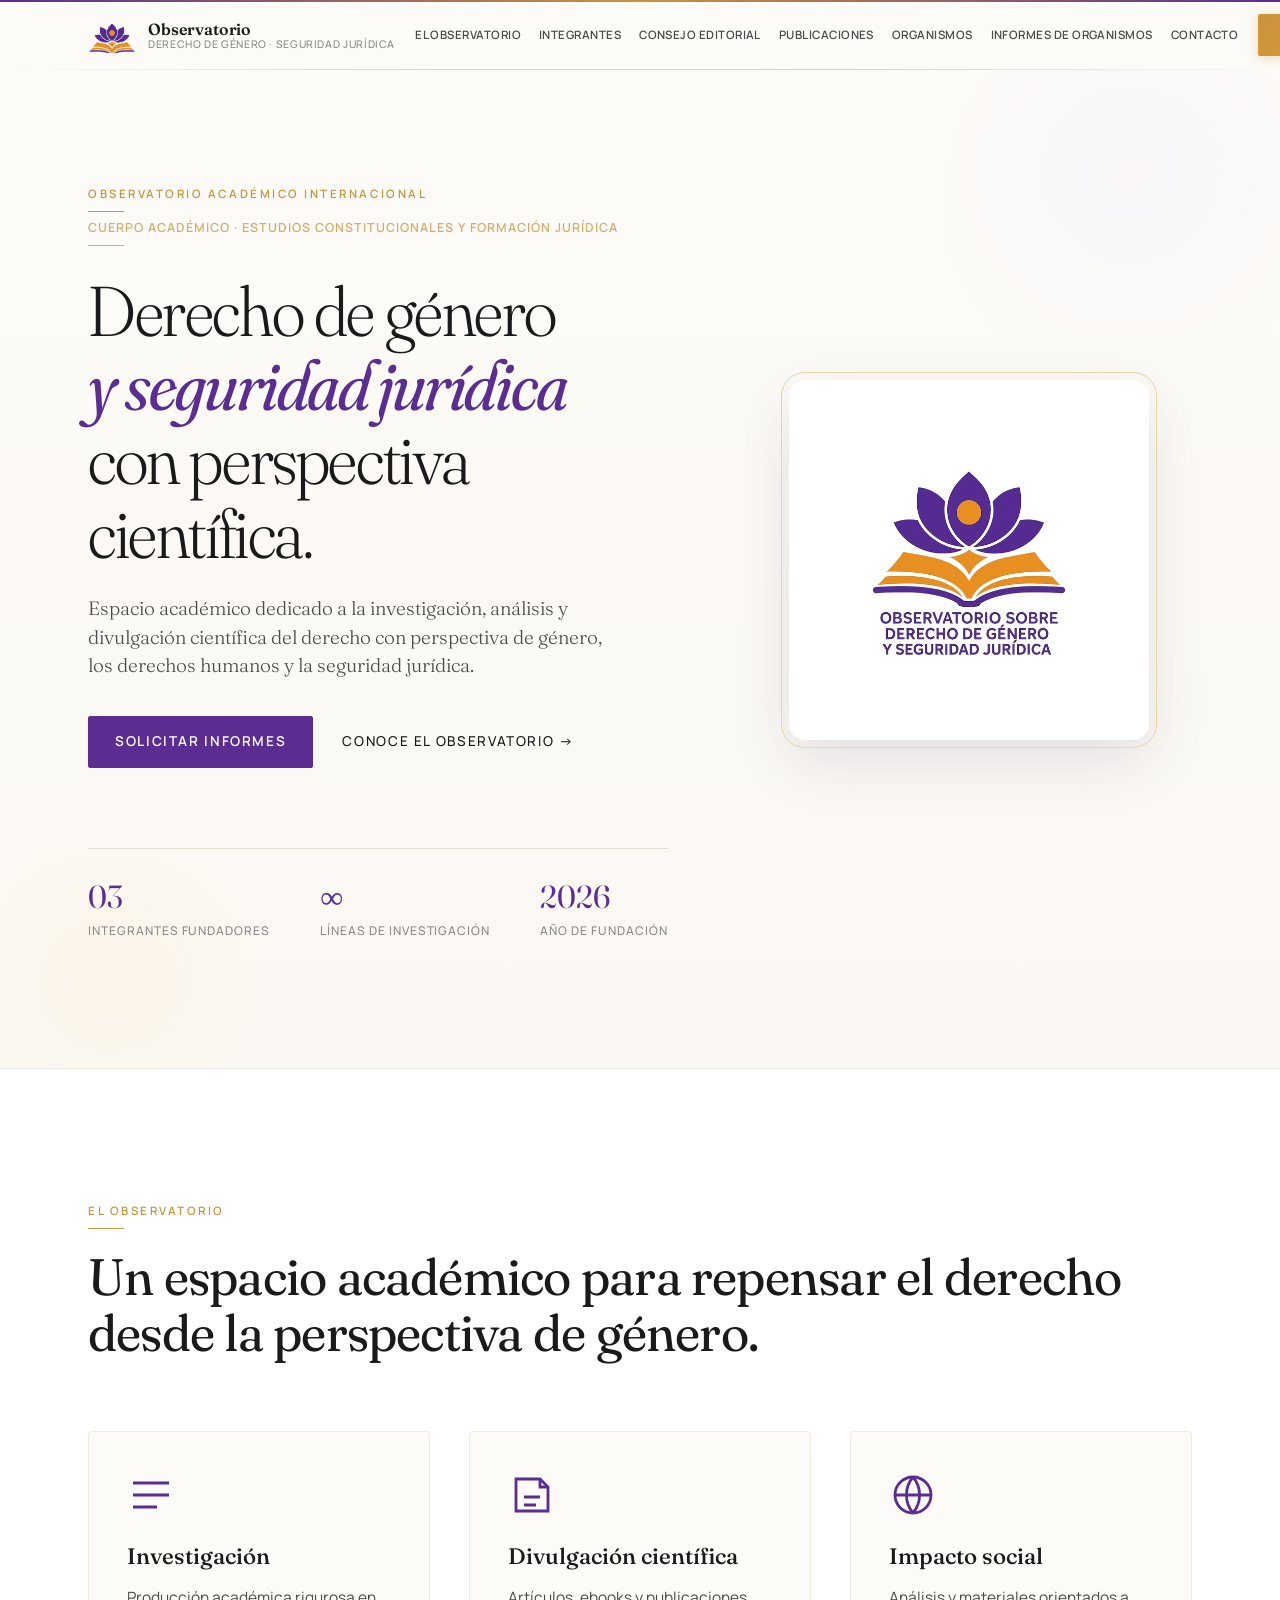
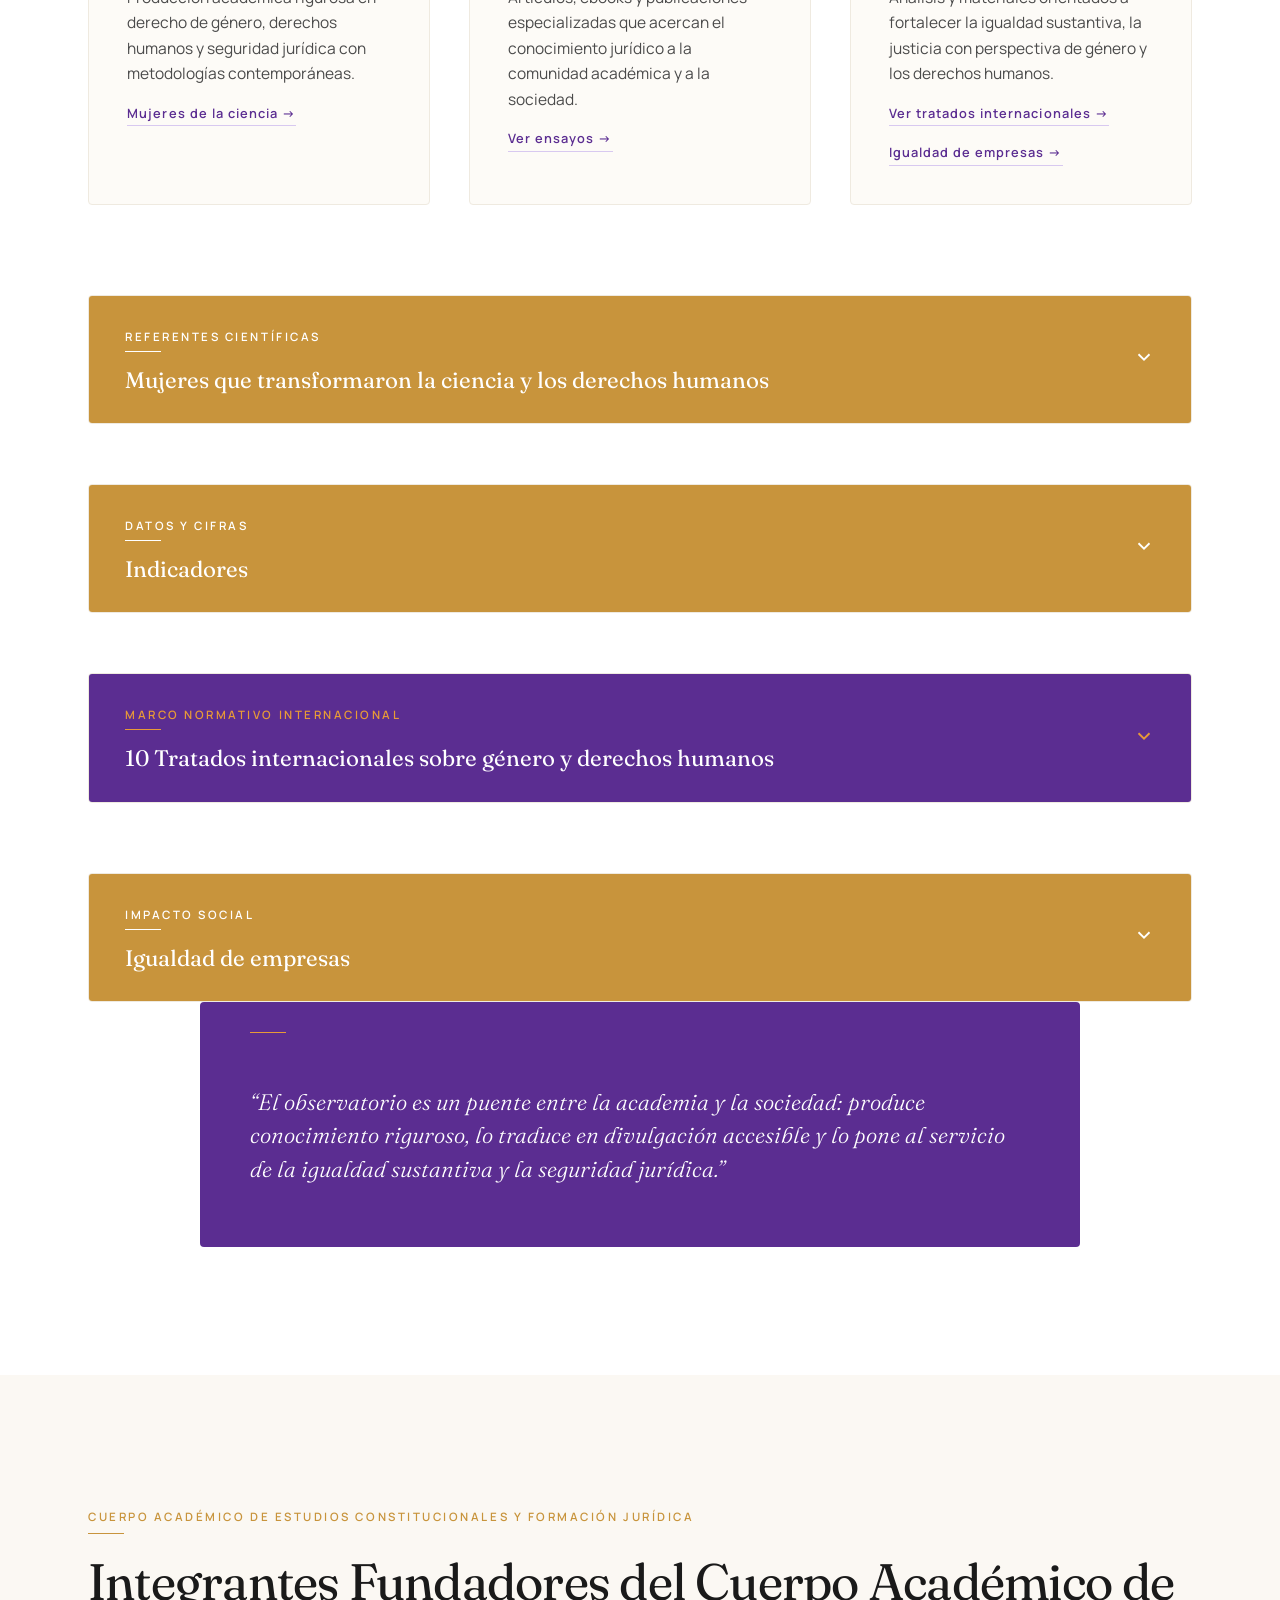
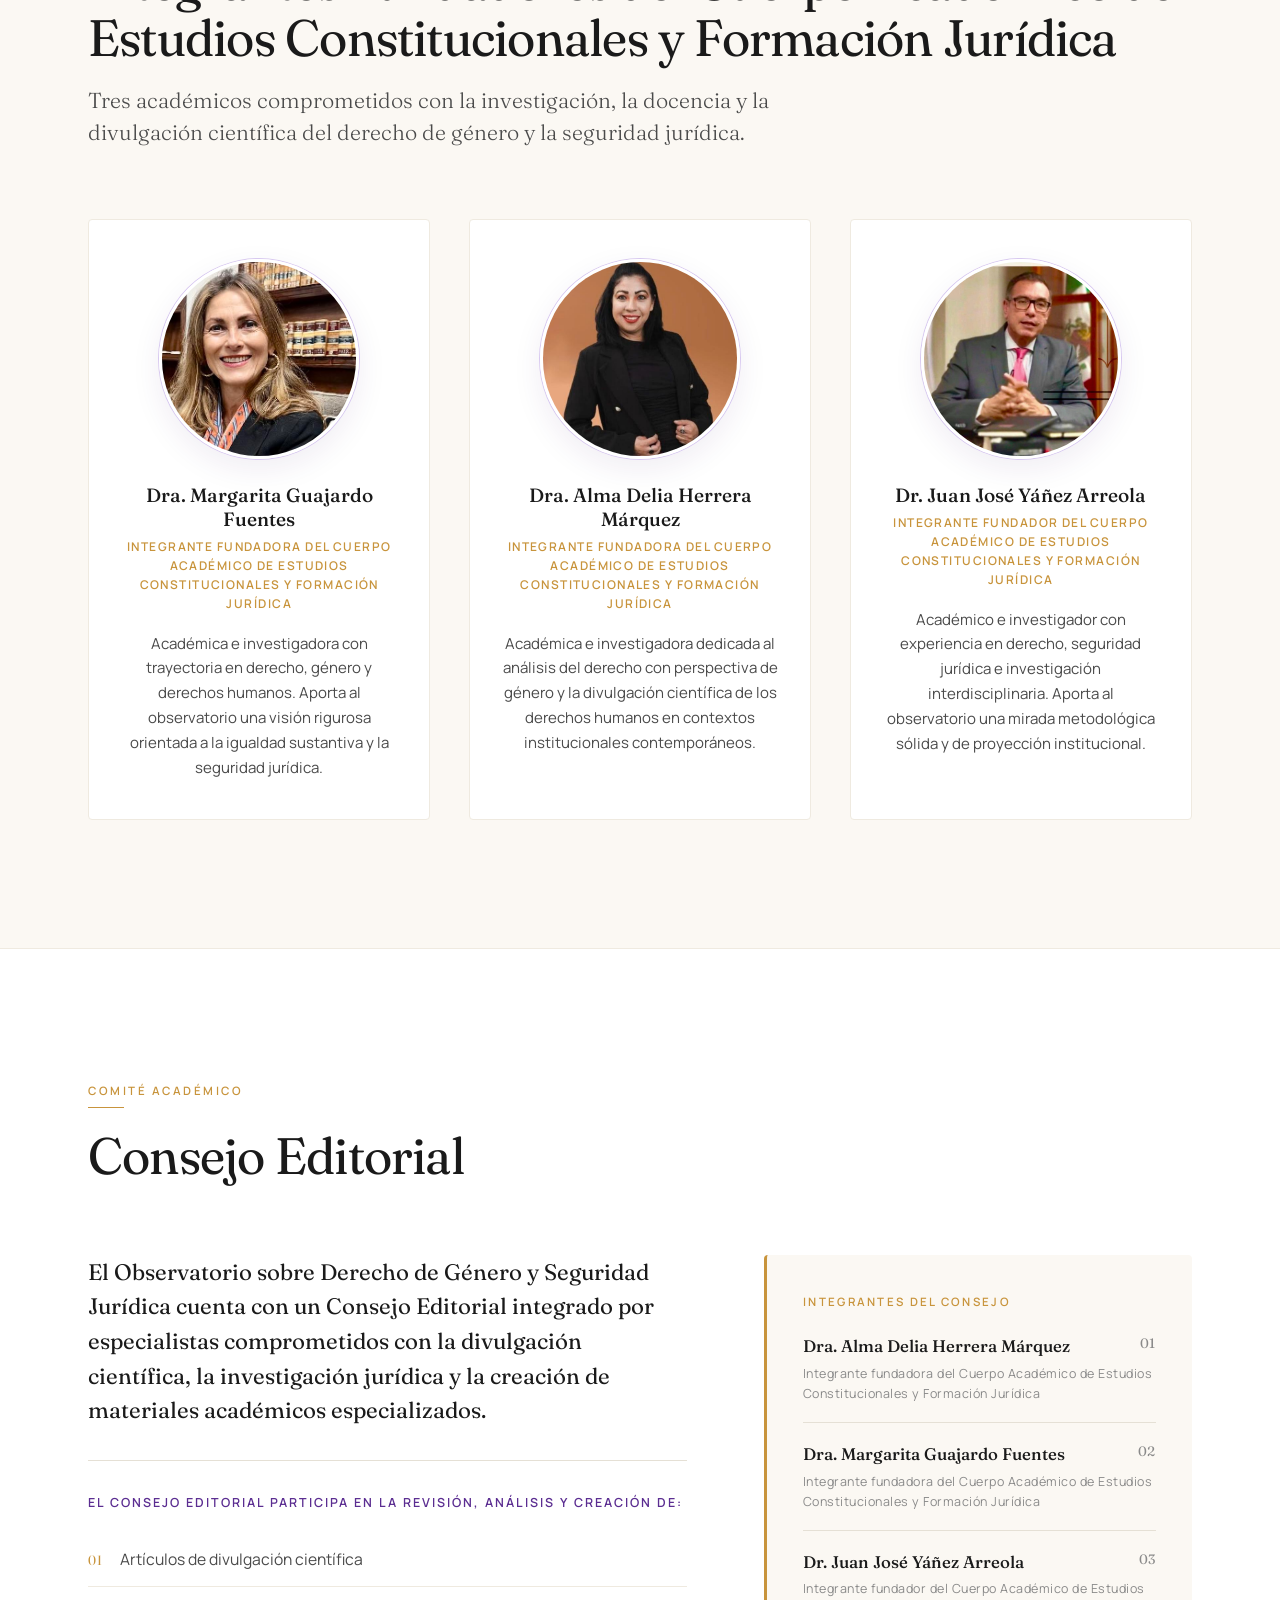
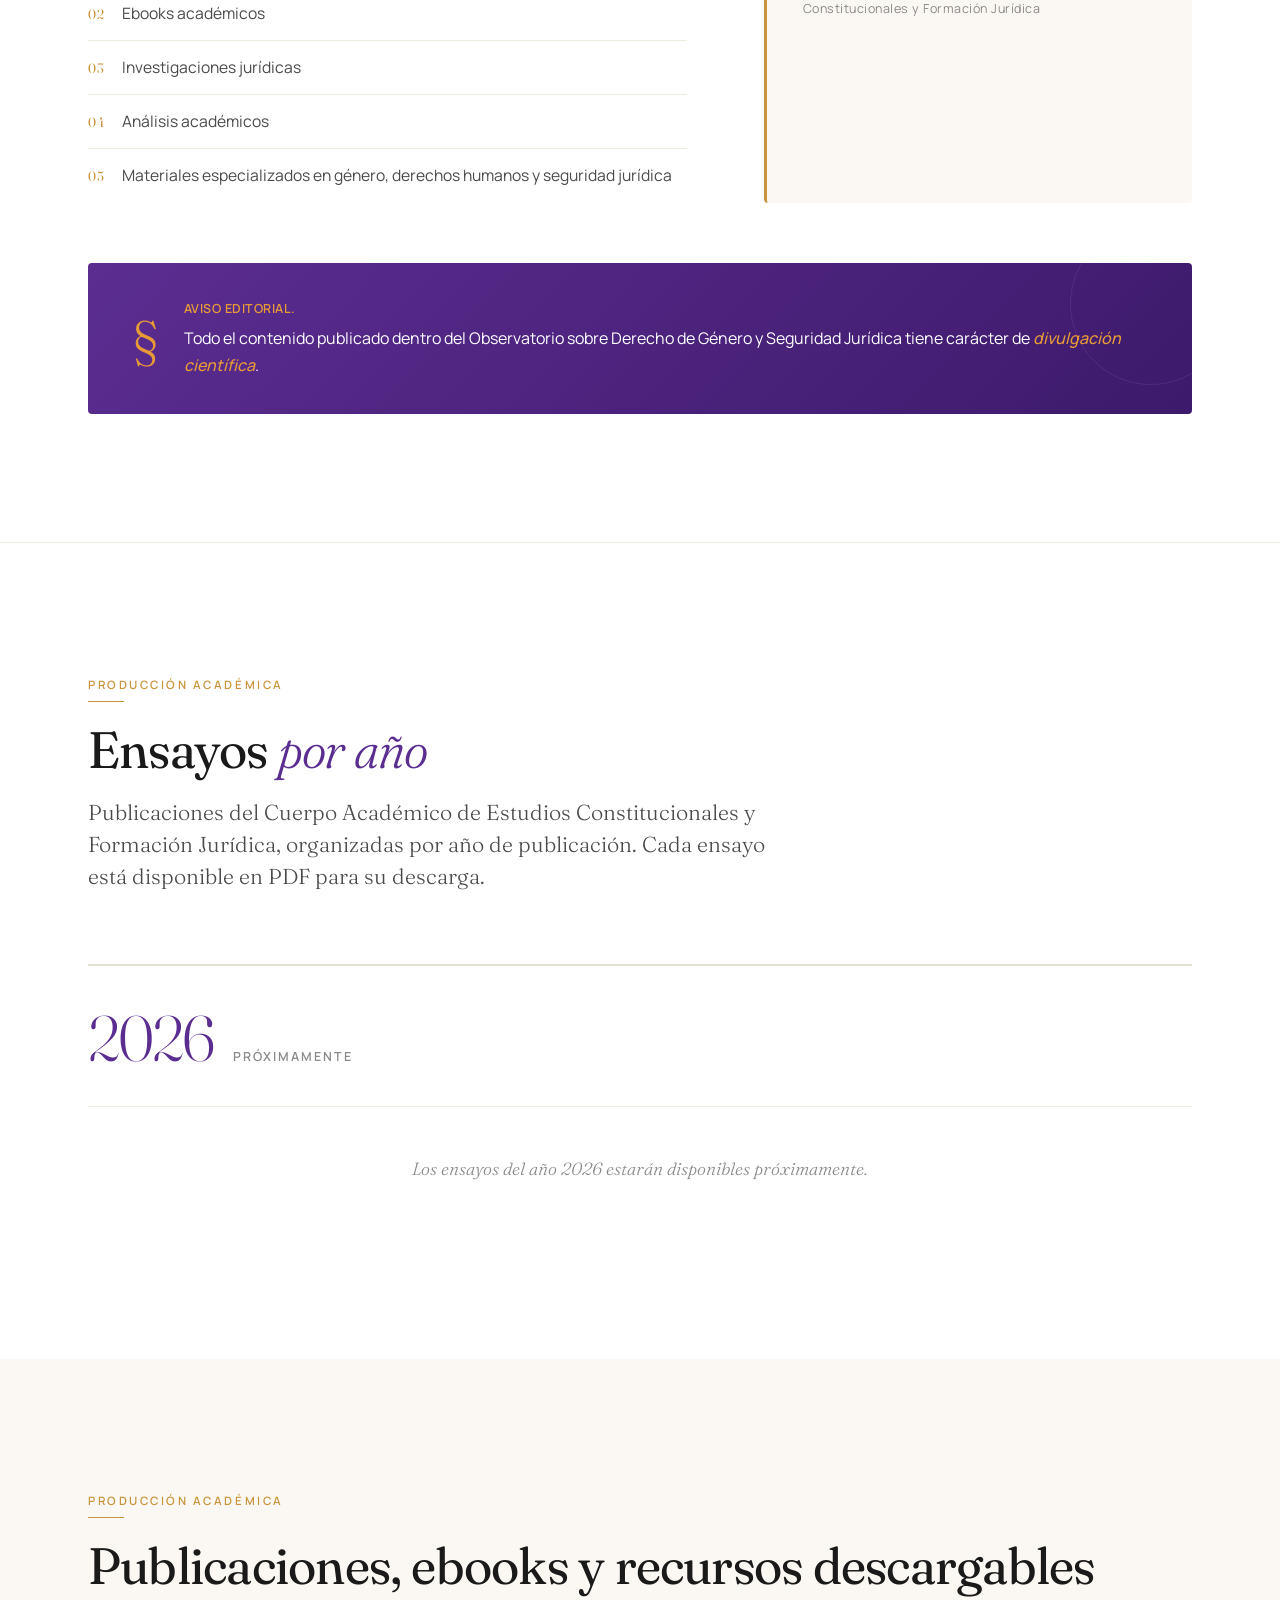
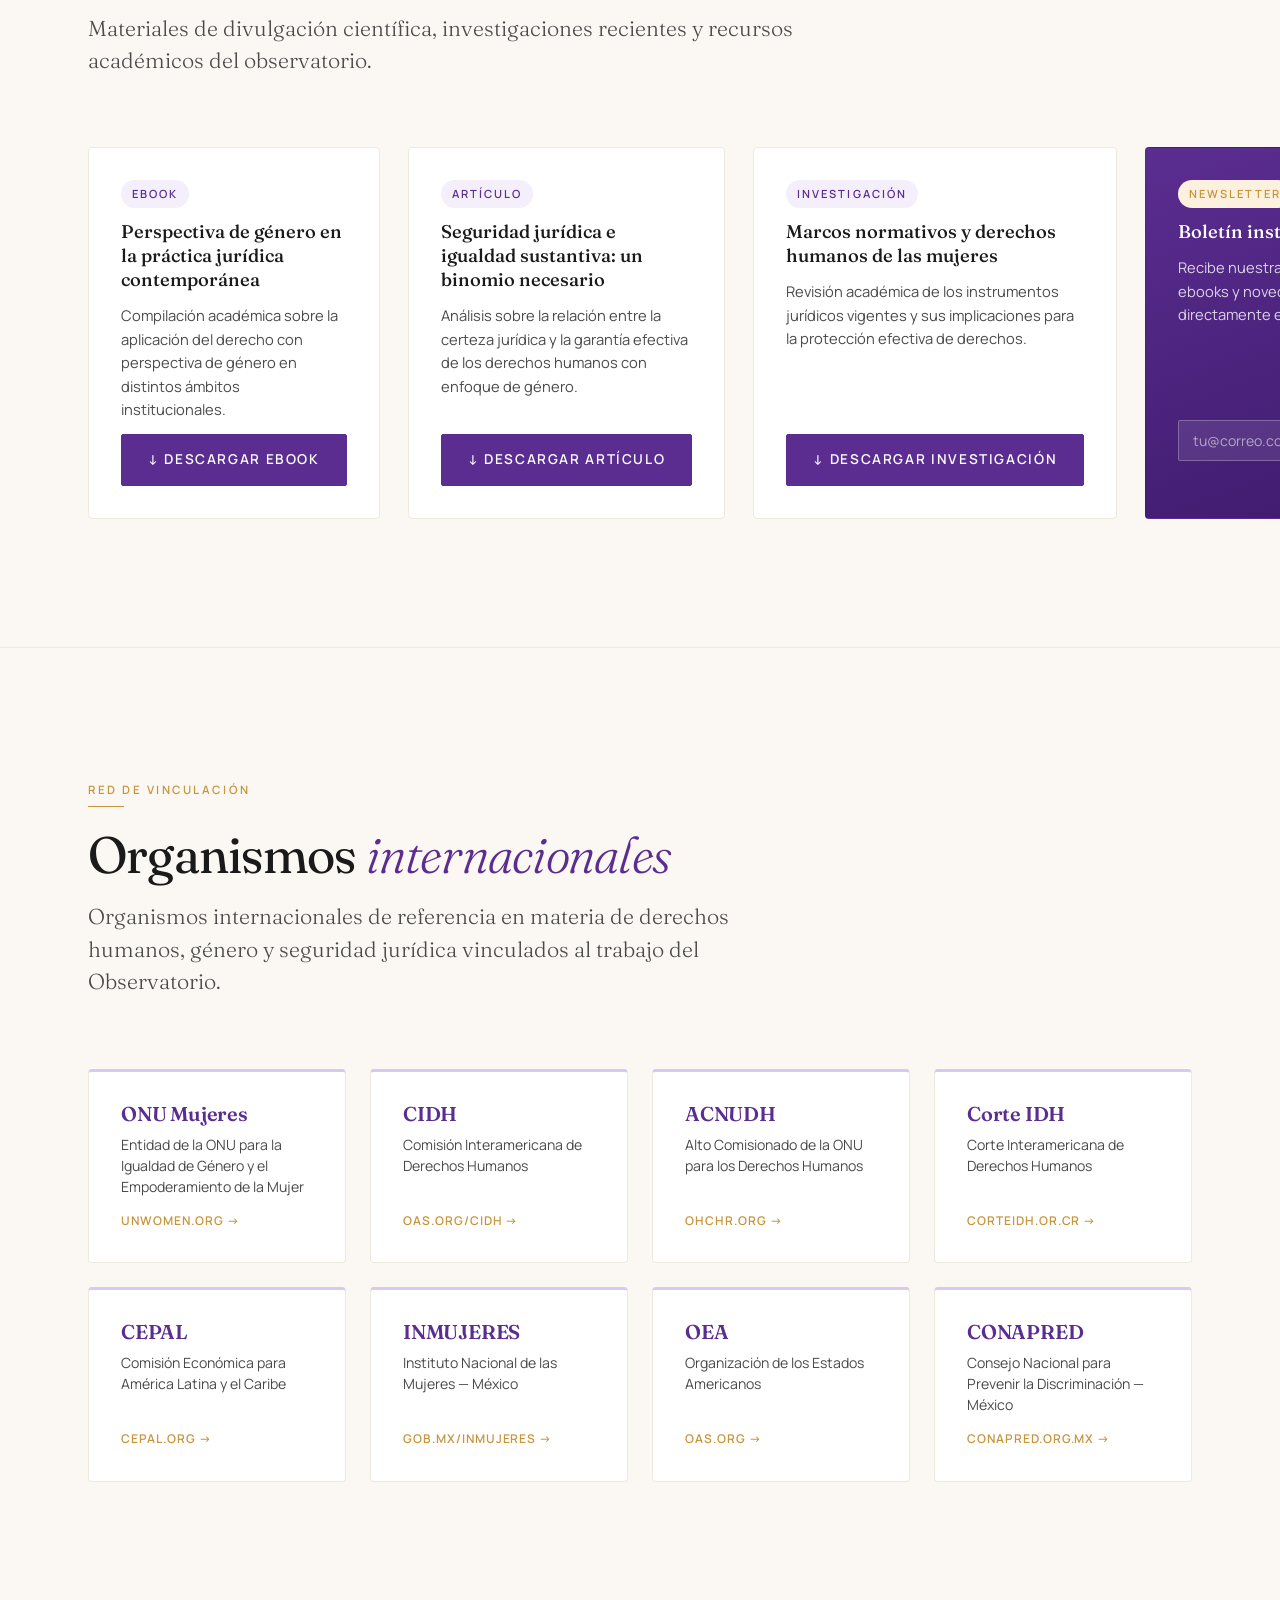
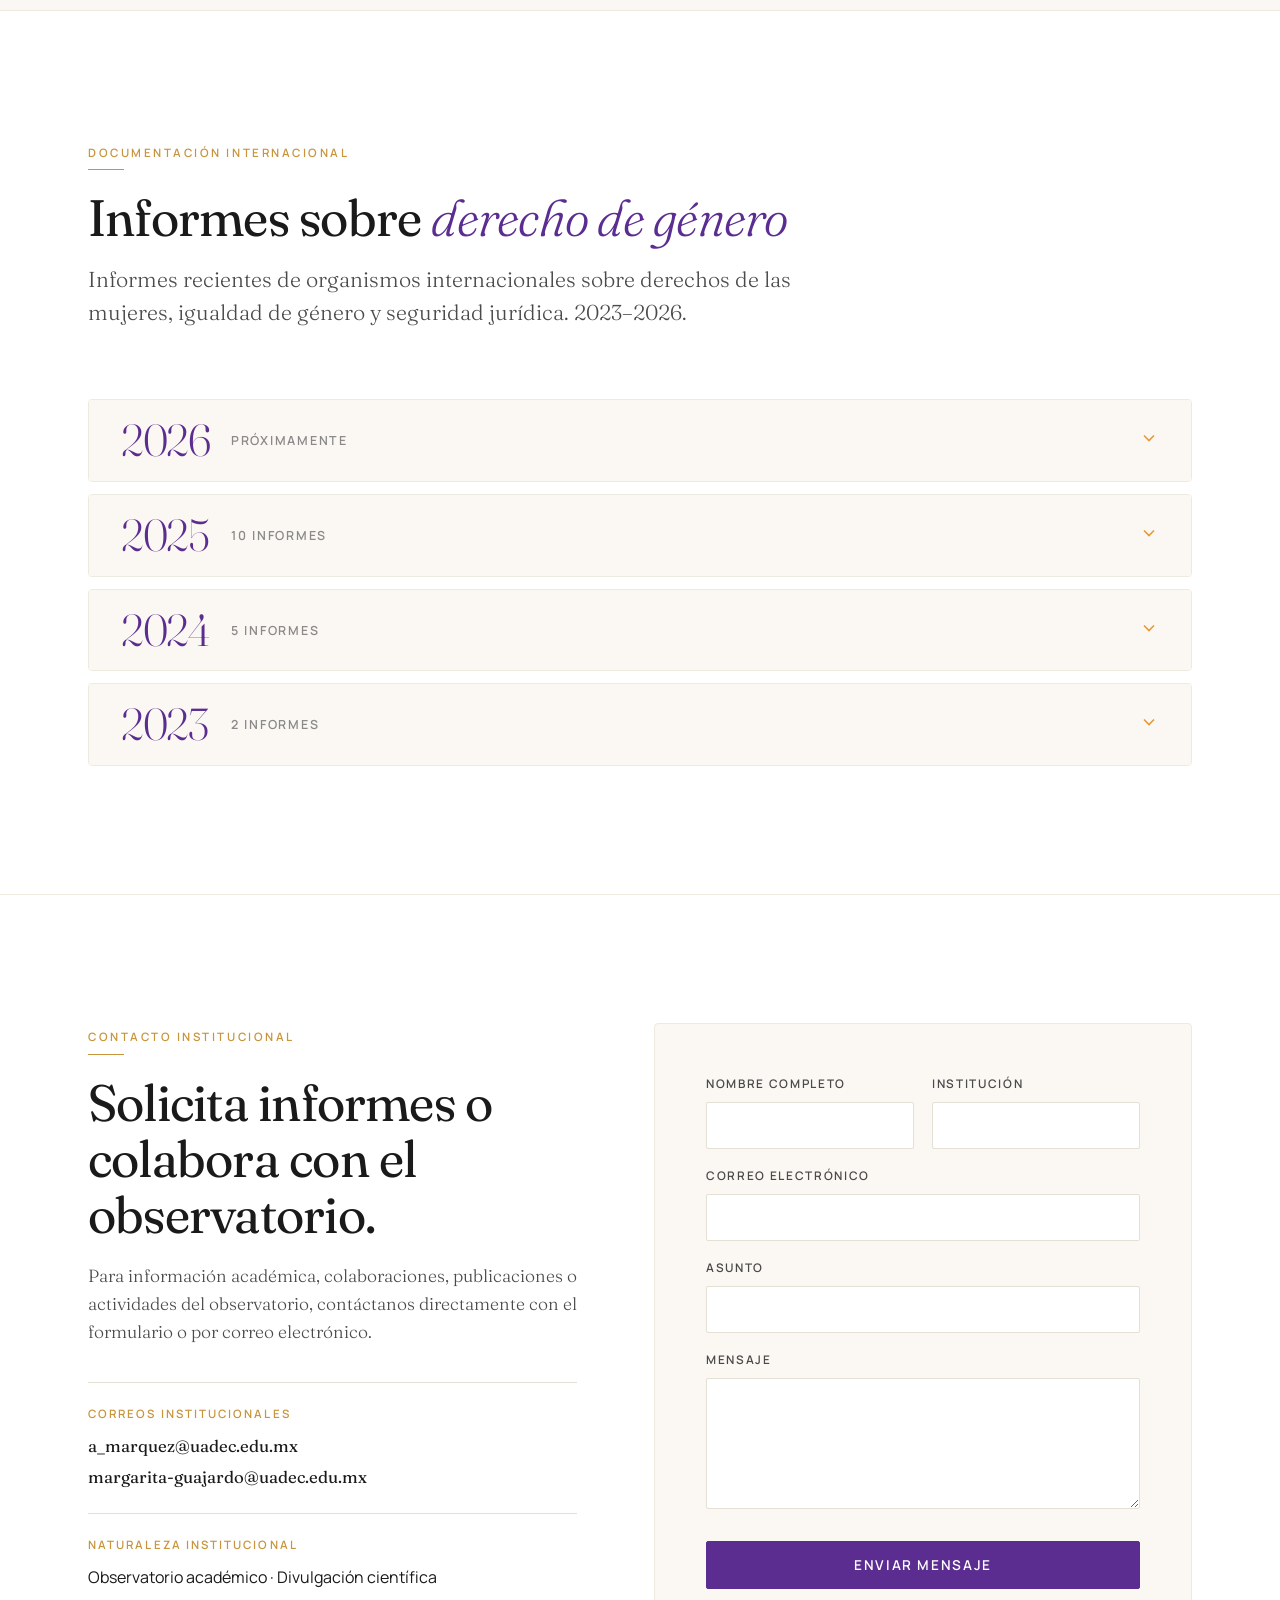
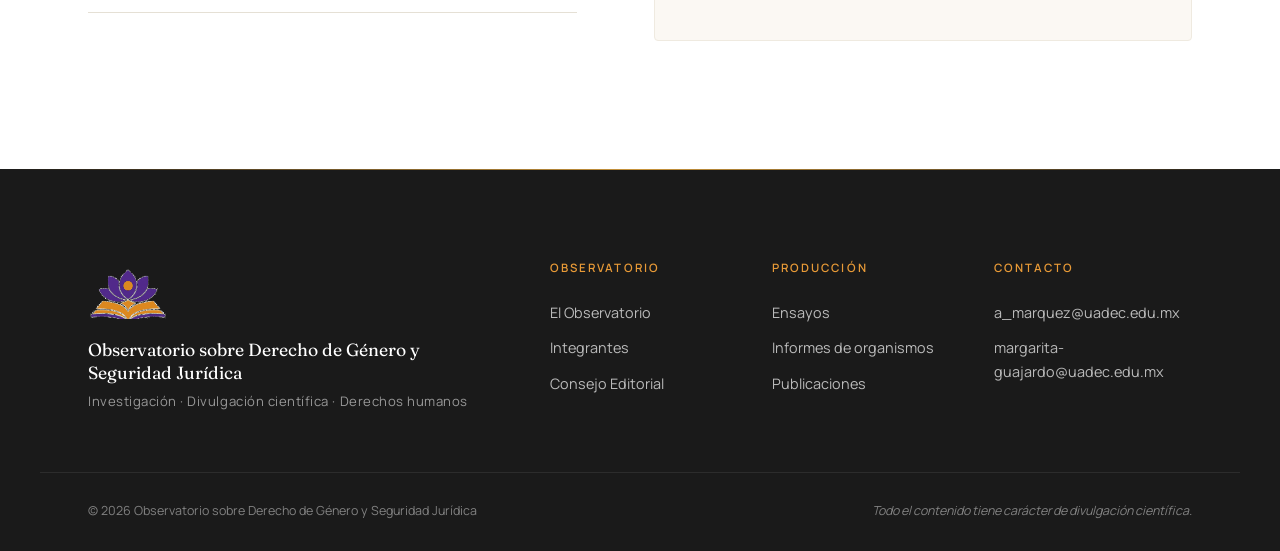
==== index.html @ 8df21f8a "Agregar bloque Igualdad de empresas en Impacto social" ====
<!DOCTYPE html>
<html lang="es">

<head>
  <meta charset="UTF-8">
  <meta name="viewport" content="width=device-width, initial-scale=1.0">
  <title>Observatorio sobre Derecho de Género y Seguridad Jurídica | México</title>
  <meta name="description" content="Investigación académica en derecho de género, igualdad sustantiva y seguridad jurídica en México. Descarga ensayos, ebooks y publicaciones especializadas gratuitas.">
  <meta name="keywords" content="derecho de género México, perspectiva de género derecho, seguridad jurídica México, igualdad sustantiva, observatorio jurídico, investigación jurídica género, derechos humanos mujeres México, estudios constitucionales, formación jurídica, violencia de género derecho">
  <meta name="author" content="Observatorio sobre Derecho de Género y Seguridad Jurídica">
  <meta name="robots" content="index, follow, max-snippet:-1, max-image-preview:large, max-video-preview:-1">
  <meta name="language" content="es">
  <meta name="geo.region" content="MX">
  <meta name="geo.placename" content="México">

  <!-- Google Search Console -->
  <meta name="google-site-verification" content="-BO2dCGLxgNtrT_FQZezTqGwLTBCLpjHvCdNgdGH9Yw">

  <!-- Canonical -->
  <link rel="canonical" href="https://marquezalma77cafe-lab.github.io/observatorio-sitio">

  <!-- Open Graph / Social Media -->
  <meta property="og:type" content="website">
  <meta property="og:title" content="Observatorio sobre Derecho de Género y Seguridad Jurídica | México">
  <meta property="og:description" content="Investigación académica en derecho de género, igualdad sustantiva y seguridad jurídica en México. Descarga ensayos y publicaciones gratuitas.">
  <meta property="og:url" content="https://marquezalma77cafe-lab.github.io/observatorio-sitio">
  <meta property="og:image" content="https://marquezalma77cafe-lab.github.io/observatorio-sitio/img/logo-oficial.png">
  <meta property="og:site_name" content="Observatorio sobre Derecho de Género y Seguridad Jurídica">
  <meta property="og:locale" content="es_MX">

  <!-- Twitter Card -->
  <meta name="twitter:card" content="summary_large_image">
  <meta name="twitter:title" content="Observatorio sobre Derecho de Género y Seguridad Jurídica | México">
  <meta name="twitter:description" content="Investigación en derecho de género, igualdad sustantiva y seguridad jurídica. Publicaciones académicas gratuitas para descargar.">
  <meta name="twitter:image" content="https://marquezalma77cafe-lab.github.io/observatorio-sitio/img/logo-oficial.png">

  <!-- Favicon -->
  <link rel="icon" type="image/png" href="img/logo-oficial.png">
  <link rel="apple-touch-icon" href="img/logo-oficial.png">

  <!-- Fonts -->
  <link rel="preconnect" href="https://fonts.googleapis.com">
  <link rel="preconnect" href="https://fonts.gstatic.com" crossorigin>
  <link href="https://fonts.googleapis.com/css2?family=Fraunces:opsz,wght@9..144,300;9..144,400;9..144,500;9..144,600;9..144,700;9..144,800&family=Manrope:wght@300;400;500;600;700&display=swap" rel="stylesheet">

  <link rel="stylesheet" href="styles.css">

  <!-- Schema: Organización -->
  <script type="application/ld+json">
{
  "@context": "https://schema.org",
  "@type": "Organization",
  "name": "Observatorio sobre Derecho de Género y Seguridad Jurídica",
  "url": "https://marquezalma77cafe-lab.github.io/observatorio-sitio",
  "logo": "https://marquezalma77cafe-lab.github.io/observatorio-sitio/img/logo-oficial.png",
  "description": "Observatorio académico independiente dedicado a la investigación, análisis y divulgación científica del derecho de género, la igualdad sustantiva, los derechos humanos y la seguridad jurídica en México.",
  "foundingDate": "2026",
  "foundingLocation": "México",
  "areaServed": ["México", "Iberoamérica"],
  "knowsAbout": ["Derecho de género", "Derechos humanos", "Seguridad jurídica", "Perspectiva de género", "Igualdad sustantiva", "Estudios constitucionales"],
  "email": "a_marquez@uadec.edu.mx",
  "contactPoint": {
    "@type": "ContactPoint",
    "contactType": "academic",
    "email": "a_marquez@uadec.edu.mx",
    "availableLanguage": "Spanish"
  }
}
</script>

  <!-- Schema: Sitio web con búsqueda -->
  <script type="application/ld+json">
{
  "@context": "https://schema.org",
  "@type": "WebSite",
  "name": "Observatorio sobre Derecho de Género y Seguridad Jurídica",
  "url": "https://marquezalma77cafe-lab.github.io/observatorio-sitio",
  "description": "Investigación académica en derecho de género, igualdad sustantiva y seguridad jurídica en México",
  "inLanguage": "es-MX",
  "about": {
    "@type": "Thing",
    "name": "Derecho de género y seguridad jurídica en México"
  }
}
</script>

  <!-- Schema: Personas / Investigadores -->
  <script type="application/ld+json">
[
  {
    "@context": "https://schema.org",
    "@type": "Person",
    "name": "Dra. Margarita Guajardo Fuentes",
    "jobTitle": "Investigadora académica",
    "knowsAbout": ["Derecho de género", "Derechos humanos", "Igualdad sustantiva", "Seguridad jurídica"],
    "memberOf": {
      "@type": "Organization",
      "name": "Observatorio sobre Derecho de Género y Seguridad Jurídica"
    }
  },
  {
    "@context": "https://schema.org",
    "@type": "Person",
    "name": "Dra. Alma Delia Herrera Márquez",
    "jobTitle": "Investigadora académica",
    "email": "a_marquez@uadec.edu.mx",
    "knowsAbout": ["Derecho de género", "Perspectiva de género", "Derechos humanos", "Divulgación científica"],
    "memberOf": {
      "@type": "Organization",
      "name": "Observatorio sobre Derecho de Género y Seguridad Jurídica"
    }
  },
  {
    "@context": "https://schema.org",
    "@type": "Person",
    "name": "Dr. Juan José Yáñez Arreola",
    "jobTitle": "Investigador académico",
    "knowsAbout": ["Derecho", "Seguridad jurídica", "Investigación interdisciplinaria", "Estudios constitucionales"],
    "memberOf": {
      "@type": "Organization",
      "name": "Observatorio sobre Derecho de Género y Seguridad Jurídica"
    }
  }
]
</script>

  <!-- Schema: FAQ — resultados enriquecidos en Google -->
  <script type="application/ld+json">
{
  "@context": "https://schema.org",
  "@type": "FAQPage",
  "mainEntity": [
    {
      "@type": "Question",
      "name": "¿Qué es el derecho de género?",
      "acceptedAnswer": {
        "@type": "Answer",
        "text": "El derecho de género es una rama del derecho que analiza las normas jurídicas desde la perspectiva de género, identificando cómo las leyes pueden reproducir o combatir desigualdades entre mujeres y hombres. Incorpora los estándares internacionales de derechos humanos para garantizar la igualdad sustantiva."
      }
    },
    {
      "@type": "Question",
      "name": "¿Qué es la perspectiva de género en el derecho?",
      "acceptedAnswer": {
        "@type": "Answer",
        "text": "La perspectiva de género en el derecho es un método de análisis jurídico que visibiliza las relaciones de poder desiguales entre géneros en la creación, interpretación y aplicación de las normas. Permite identificar sesgos en la ley y proponer soluciones para lograr la igualdad sustantiva."
      }
    },
    {
      "@type": "Question",
      "name": "¿Qué es la igualdad sustantiva?",
      "acceptedAnswer": {
        "@type": "Answer",
        "text": "La igualdad sustantiva es el principio jurídico que busca eliminar las desigualdades de facto entre personas, garantizando no solo igualdad formal ante la ley sino resultados equitativos. En México está reconocida en la Constitución y en la Ley General para la Igualdad entre Mujeres y Hombres."
      }
    },
    {
      "@type": "Question",
      "name": "¿Qué es la seguridad jurídica?",
      "acceptedAnswer": {
        "@type": "Answer",
        "text": "La seguridad jurídica es el principio constitucional que garantiza a las personas certeza sobre el ordenamiento jurídico vigente, la aplicación predecible del derecho y la protección efectiva de sus derechos fundamentales por parte del Estado mexicano."
      }
    },
    {
      "@type": "Question",
      "name": "¿Qué es un observatorio académico jurídico?",
      "acceptedAnswer": {
        "@type": "Answer",
        "text": "Un observatorio académico jurídico es un espacio de investigación, análisis y divulgación científica especializado en temas de derecho. Produce publicaciones académicas, ebooks y ensayos especializados orientados a la comunidad académica y a la sociedad, con el objetivo de fortalecer el conocimiento jurídico y el acceso a la justicia."
      }
    }
  ]
}
</script>
</head>

<body>

  <!-- ============== HEADER ============== -->
  <header class="site-header" id="siteHeader">
    <div class="container header-inner">
      <a href="#inicio" class="brand">
        <img src="img/logo-icono.png" alt="Logo Observatorio" class="brand-logo">
        <span class="brand-text">
          <span class="brand-name">Observatorio</span>
          <span class="brand-sub">Derecho de Género · Seguridad Jurídica</span>
        </span>
      </a>

      <nav class="nav" id="mainNav">
        <a href="#observatorio">El Observatorio</a>
        <a href="#integrantes">Integrantes</a>
        <a href="#consejo">Consejo Editorial</a>
        <a href="#publicaciones">Publicaciones</a>
        <a href="#organismos">Organismos</a>
        <a href="#informes">Informes de organismos</a>
        <a href="#contacto">Contacto</a>
      </nav>

      <a href="#contacto" class="btn btn-informes">Informes</a>

      <button class="menu-toggle" id="menuToggle" aria-label="Abrir menú" aria-expanded="false">
        <span></span><span></span><span></span>
      </button>
    </div>
  </header>

  <!-- ============== HERO ============== -->
  <section class="hero" id="inicio">
    <div class="hero-decor hero-decor-1"></div>
    <div class="hero-decor hero-decor-2"></div>

    <div class="container hero-inner">
      <div class="hero-copy">
        <span class="eyebrow">Observatorio Académico Internacional</span>
        <span class="eyebrow" style="margin-top:0.4rem;opacity:0.75;font-size:0.78rem;letter-spacing:0.08em;">Cuerpo Académico · Estudios Constitucionales y Formación Jurídica</span>
        <h1 class="hero-title">
          Derecho de género<br>
          <em>y seguridad jurídica</em><br>
          con perspectiva científica.
        </h1>
        <p class="hero-sub">
          Espacio académico dedicado a la investigación, análisis y divulgación
          científica del derecho con perspectiva de género, los derechos humanos
          y la seguridad jurídica.
        </p>
        <div class="hero-ctas">
          <a href="#contacto" class="btn btn-primary">Solicitar informes</a>
          <a href="#observatorio" class="btn btn-ghost">Conoce el observatorio →</a>
        </div>

        <div class="hero-meta">
          <div>
            <span class="meta-num">03</span>
            <span class="meta-label">Integrantes fundadores</span>
          </div>
          <div>
            <span class="meta-num">∞</span>
            <span class="meta-label">Líneas de investigación</span>
          </div>
          <div>
            <span class="meta-num">2026</span>
            <span class="meta-label">Año de fundación</span>
          </div>
        </div>
      </div>

      <div class="hero-visual">
        <div class="logo-frame">
          <img src="img/logo-oficial.png" alt="Logo del Observatorio" class="hero-logo">
        </div>
      </div>
    </div>
  </section>

  <!-- ============== EL OBSERVATORIO ============== -->
  <section class="section observatorio-section" id="observatorio">
    <div class="container">
      <div class="section-head">
        <span class="eyebrow">El Observatorio</span>
        <h2 class="section-title">Un espacio académico para repensar el derecho desde la perspectiva de género.</h2>
      </div>

      <div class="pillars">
        <article class="pillar">
          <div class="pillar-icon" aria-hidden="true">
            <svg viewBox="0 0 24 24" fill="none" stroke="currentColor" stroke-width="1.4">
              <path d="M3 6h18M3 12h18M3 18h12" />
            </svg>
          </div>
          <h3>Investigación</h3>
          <p>Producción académica rigurosa en derecho de género, derechos humanos y seguridad jurídica con metodologías
            contemporáneas.</p>
          <a href="#biografias" class="pillar-link" onclick="toggleBiografias(event)">Mujeres de la ciencia →</a>
        </article>

        <article class="pillar">
          <div class="pillar-icon" aria-hidden="true">
            <svg viewBox="0 0 24 24" fill="none" stroke="currentColor" stroke-width="1.4">
              <path d="M4 4h12l4 4v12H4z" />
              <path d="M16 4v4h4" />
              <path d="M8 13h8M8 17h6" />
            </svg>
          </div>
          <h3>Divulgación científica</h3>
          <p>Artículos, ebooks y publicaciones especializadas que acercan el conocimiento jurídico a la comunidad
            académica y a la sociedad.</p>
          <a href="#ensayos" class="pillar-link">Ver ensayos →</a>
        </article>

        <article class="pillar">
          <div class="pillar-icon" aria-hidden="true">
            <svg viewBox="0 0 24 24" fill="none" stroke="currentColor" stroke-width="1.4">
              <circle cx="12" cy="12" r="9" />
              <path d="M3 12h18M12 3a14 14 0 0 1 0 18M12 3a14 14 0 0 0 0 18" />
            </svg>
          </div>
          <h3>Impacto social</h3>
          <p>Análisis y materiales orientados a fortalecer la igualdad sustantiva, la justicia con perspectiva de género
            y los derechos humanos.</p>
          <a href="#tratados" class="pillar-link" onclick="toggleTratados(event)">Ver tratados internacionales →</a>
          <a href="#igualdad-empresas" class="pillar-link" onclick="toggleIgualdadEmpresas(event)">Igualdad de empresas →</a>
        </article>
      </div>

      <!-- ── BIOGRAFÍAS MUJERES DE LA CIENCIA ── -->
      <div class="biografias-block" id="biografias" data-open="false">
        <button class="biografias-head" onclick="toggleBiografias()" aria-expanded="false">
          <div>
            <span class="eyebrow">Referentes Científicas</span>
            <h3 class="biografias-title">Mujeres que transformaron la ciencia y los derechos humanos</h3>
          </div>
          <span class="tratados-chevron" aria-hidden="true">
            <svg viewBox="0 0 24 24" fill="none" stroke="currentColor" stroke-width="2" width="22" height="22">
              <path d="M6 9l6 6 6-6"/>
            </svg>
          </span>
        </button>
        <div class="biografias-lista" id="biografias-lista">
          <div class="bio-grid">

            <article class="bio-card">
              <div class="bio-header">
                <span class="bio-inicial">MC</span>
                <div>
                  <h4 class="bio-nombre">Marie Curie</h4>
                  <span class="bio-año">Polonia · 1867–1934</span>
                </div>
              </div>
              <p class="bio-texto">Primera mujer en ganar el Premio Nobel y única persona en recibirlo en dos disciplinas científicas distintas — Física (1903) y Química (1911). Descubrió los elementos polonio y radio. Pionera en investigación sobre radioactividad, abrió camino para generaciones de mujeres en ciencias exactas en un mundo que les cerraba las puertas de las universidades.</p>
              <span class="bio-campo">Física · Química</span>
            </article>

            <article class="bio-card">
              <div class="bio-header">
                <span class="bio-inicial">RF</span>
                <div>
                  <h4 class="bio-nombre">Rosalind Franklin</h4>
                  <span class="bio-año">Reino Unido · 1920–1958</span>
                </div>
              </div>
              <p class="bio-texto">Química y cristalógrafa cuya fotografía de rayos X del ADN — conocida como la "Fotografía 51" — fue fundamental para descubrir la estructura de doble hélice del ADN. Su contribución fue ignorada durante décadas y el Nobel fue otorgado a sus colegas masculinos. Su caso es referente histórico del sesgo de género en la ciencia.</p>
              <span class="bio-campo">Biología molecular · Química</span>
            </article>

            <article class="bio-card">
              <div class="bio-header">
                <span class="bio-inicial">MM</span>
                <div>
                  <h4 class="bio-nombre">Matilde Montoya</h4>
                  <span class="bio-año">México · 1859–1938</span>
                </div>
              </div>
              <p class="bio-texto">Primera mujer mexicana en obtener el título de médica cirujana en 1887, en una época en que las leyes impedían a las mujeres estudiar medicina. Tuvo que luchar judicialmente para que el presidente Porfirio Díaz firmara un decreto especial que le permitiera graduarse. Su batalla legal es un hito en la historia de los derechos de las mujeres en México.</p>
              <span class="bio-campo">Medicina · Derechos de las mujeres</span>
            </article>

            <article class="bio-card">
              <div class="bio-header">
                <span class="bio-inicial">AL</span>
                <div>
                  <h4 class="bio-nombre">Ada Lovelace</h4>
                  <span class="bio-año">Reino Unido · 1815–1852</span>
                </div>
              </div>
              <p class="bio-texto">Matemática considerada la primera programadora de la historia. Colaboró con Charles Babbage en la Máquina Analítica y desarrolló el primer algoritmo diseñado para ser procesado por una máquina. Visionó el potencial de las computadoras más allá del cálculo numérico, anticipando conceptos que definen la informática moderna más de un siglo después.</p>
              <span class="bio-campo">Matemáticas · Computación</span>
            </article>

            <article class="bio-card">
              <div class="bio-header">
                <span class="bio-inicial">RL</span>
                <div>
                  <h4 class="bio-nombre">Rita Levi-Montalcini</h4>
                  <span class="bio-año">Italia · 1909–2012</span>
                </div>
              </div>
              <p class="bio-texto">Neuróloga italiana que descubrió el Factor de Crecimiento Nervioso (NGF), lo que le valió el Premio Nobel de Fisiología o Medicina en 1986. Continuó investigando activamente hasta los 100 años. Realizó sus primeras investigaciones clandestinamente durante la Segunda Guerra Mundial, cuando las leyes raciales italianas le prohibían trabajar por ser judía.</p>
              <span class="bio-campo">Neurociencia · Medicina</span>
            </article>

            <article class="bio-card">
              <div class="bio-header">
                <span class="bio-inicial">MS</span>
                <div>
                  <h4 class="bio-nombre">María Asunción Sandoval de Zarco</h4>
                  <span class="bio-año">México · 1861–1901</span>
                </div>
              </div>
              <p class="bio-texto">Primera mujer en obtener un título de abogada en México, en 1892, en la Escuela Nacional de Jurisprudencia. Vivió en una época en que el derecho era considerado territorio exclusivamente masculino. Su graduación representó una ruptura histórica con las normas que excluían a las mujeres del ejercicio jurídico, abriendo la puerta para la participación femenina en el derecho y la justicia en nuestro país.</p>
              <span class="bio-campo">Derecho · Primera abogada de México</span>
            </article>

          </div>
        </div>
      </div>

      <!-- ── INDICADORES ── -->
      <div class="indicadores-block" id="indicadores" data-open="false">
        <button class="indicadores-head" onclick="toggleIndicadores()" aria-expanded="false">
          <div>
            <span class="eyebrow">Datos y Cifras</span>
            <h3 class="indicadores-title">Indicadores</h3>
          </div>
          <span class="tratados-chevron" aria-hidden="true">
            <svg viewBox="0 0 24 24" fill="none" stroke="currentColor" stroke-width="2" width="22" height="22">
              <path d="M6 9l6 6 6-6"/>
            </svg>
          </span>
        </button>
        <div class="indicadores-content" id="indicadores-content">
          <div class="indicadores-empty">
            <p>Los indicadores estarán disponibles próximamente.</p>
          </div>
        </div>
      </div>

      <!-- ── TRATADOS INTERNACIONALES ── -->
      <div class="tratados-block" id="tratados" data-open="false">
        <button class="tratados-head" onclick="toggleTratados()" aria-expanded="false" aria-controls="tratados-lista">
          <div>
            <span class="eyebrow">Marco Normativo Internacional</span>
            <h3 class="tratados-title">10 Tratados internacionales sobre género y derechos humanos</h3>
          </div>
          <span class="tratados-chevron" aria-hidden="true">
            <svg viewBox="0 0 24 24" fill="none" stroke="currentColor" stroke-width="2" width="22" height="22">
              <path d="M6 9l6 6 6-6"/>
            </svg>
          </span>
        </button>
        <ol class="tratados-lista" id="tratados-lista">
          <li>
            <a href="https://www.ohchr.org/es/instruments-mechanisms/instruments/convention-elimination-all-forms-discrimination-against-women" target="_blank" rel="noopener">
              <span class="tratado-num">01</span>
              <span class="tratado-info">
                <strong>CEDAW</strong> — Convención sobre la Eliminación de Todas las Formas de Discriminación contra la Mujer
                <em>ONU · 1979</em>
              </span>
              <span class="tratado-ext">↗</span>
            </a>
          </li>
          <li>
            <a href="https://www.oas.org/es/mesecvi/convencion.asp" target="_blank" rel="noopener">
              <span class="tratado-num">02</span>
              <span class="tratado-info">
                <strong>Convención de Belém do Pará</strong> — Convención Interamericana para Prevenir, Sancionar y Erradicar la Violencia contra la Mujer
                <em>OEA · 1994</em>
              </span>
              <span class="tratado-ext">↗</span>
            </a>
          </li>
          <li>
            <a href="https://www.un.org/es/about-us/universal-declaration-of-human-rights" target="_blank" rel="noopener">
              <span class="tratado-num">03</span>
              <span class="tratado-info">
                <strong>Declaración Universal de Derechos Humanos</strong>
                <em>ONU · 1948</em>
              </span>
              <span class="tratado-ext">↗</span>
            </a>
          </li>
          <li>
            <a href="https://www.ohchr.org/es/instruments-mechanisms/instruments/international-covenant-civil-and-political-rights" target="_blank" rel="noopener">
              <span class="tratado-num">04</span>
              <span class="tratado-info">
                <strong>Pacto Internacional de Derechos Civiles y Políticos</strong>
                <em>ONU · 1966</em>
              </span>
              <span class="tratado-ext">↗</span>
            </a>
          </li>
          <li>
            <a href="https://www.ohchr.org/es/instruments-mechanisms/instruments/international-covenant-economic-social-and-cultural-rights" target="_blank" rel="noopener">
              <span class="tratado-num">05</span>
              <span class="tratado-info">
                <strong>Pacto Internacional de Derechos Económicos, Sociales y Culturales</strong>
                <em>ONU · 1966</em>
              </span>
              <span class="tratado-ext">↗</span>
            </a>
          </li>
          <li>
            <a href="https://www.oas.org/dil/esp/tratados_b-32_convencion_americana_sobre_derechos_humanos.htm" target="_blank" rel="noopener">
              <span class="tratado-num">06</span>
              <span class="tratado-info">
                <strong>Convención Americana sobre Derechos Humanos</strong> — Pacto de San José
                <em>OEA · 1969</em>
              </span>
              <span class="tratado-ext">↗</span>
            </a>
          </li>
          <li>
            <a href="https://www.oas.org/juridico/spanish/tratados/a-52.html" target="_blank" rel="noopener">
              <span class="tratado-num">07</span>
              <span class="tratado-info">
                <strong>Protocolo de San Salvador</strong> — Protocolo Adicional a la CADH en materia de DESC
                <em>OEA · 1988</em>
              </span>
              <span class="tratado-ext">↗</span>
            </a>
          </li>
          <li>
            <a href="https://www.un.org/womenwatch/daw/beijing/pdf/BDPfA%20S.pdf" target="_blank" rel="noopener">
              <span class="tratado-num">08</span>
              <span class="tratado-info">
                <strong>Plataforma de Acción de Beijing</strong> — IV Conferencia Mundial sobre la Mujer
                <em>ONU · 1995</em>
              </span>
              <span class="tratado-ext">↗</span>
            </a>
          </li>
          <li>
            <a href="https://www.ohchr.org/es/instruments-mechanisms/instruments/declaration-elimination-violence-against-women" target="_blank" rel="noopener">
              <span class="tratado-num">09</span>
              <span class="tratado-info">
                <strong>Declaración sobre la Eliminación de la Violencia contra la Mujer</strong>
                <em>ONU · 1993</em>
              </span>
              <span class="tratado-ext">↗</span>
            </a>
          </li>
          <li>
            <a href="https://www.un.org/sustainabledevelopment/es/gender-equality/" target="_blank" rel="noopener">
              <span class="tratado-num">10</span>
              <span class="tratado-info">
                <strong>Agenda 2030 — ODS 5: Igualdad de Género</strong>
                <em>ONU · 2015</em>
              </span>
              <span class="tratado-ext">↗</span>
            </a>
          </li>
        </ol>
      </div>

      <!-- ── IGUALDAD DE EMPRESAS ── -->
      <div class="igualdad-empresas-block" id="igualdad-empresas" data-open="false">
        <button class="igualdad-empresas-head" onclick="toggleIgualdadEmpresas()" aria-expanded="false">
          <div>
            <span class="eyebrow">Impacto Social</span>
            <h3 class="igualdad-empresas-title">Igualdad de empresas</h3>
          </div>
          <span class="tratados-chevron" aria-hidden="true">
            <svg viewBox="0 0 24 24" fill="none" stroke="currentColor" stroke-width="2" width="22" height="22">
              <path d="M6 9l6 6 6-6"/>
            </svg>
          </span>
        </button>
        <div class="igualdad-empresas-content" id="igualdad-empresas-content">
          <div class="igualdad-empresas-empty">
            <p>El contenido estará disponible próximamente.</p>
          </div>
        </div>
      </div>

      <div class="quote-block">
        <p>
          “El observatorio es un puente entre la academia y la sociedad: produce
          conocimiento riguroso, lo traduce en divulgación accesible y lo pone al
          servicio de la igualdad sustantiva y la seguridad jurídica.”
        </p>
      </div>
    </div>
  </section>

  <!-- ============== INTEGRANTES FUNDADORES ============== -->
  <section class="section integrantes-section" id="integrantes">
    <div class="container">
      <div class="section-head">
        <span class="eyebrow">Cuerpo Académico de Estudios Constitucionales y Formación Jurídica</span>
        <h2 class="section-title">Integrantes Fundadores del Cuerpo Académico de Estudios Constitucionales y Formación Jurídica</h2>
        <p class="section-lead">
          Tres académicos comprometidos con la investigación, la docencia y la divulgación científica del derecho de género y la seguridad jurídica.
        </p>
      </div>

      <div class="members-grid">

        <article class="member-card">
          <div class="member-photo">
            <img src="img/margarita.jpg" alt="Dra. Margarita Guajardo Fuentes" loading="lazy">
          </div>
          <div class="member-body">
            <h3 class="member-name">Dra. Margarita Guajardo Fuentes</h3>
            <span class="member-role">Integrante fundadora del Cuerpo Académico de Estudios Constitucionales y Formación Jurídica</span>
            <p class="member-desc">
              Académica e investigadora con trayectoria en derecho, género y
              derechos humanos. Aporta al observatorio una visión rigurosa
              orientada a la igualdad sustantiva y la seguridad jurídica.
            </p>
          </div>
        </article>

        <article class="member-card">
          <div class="member-photo">
            <img src="img/alma.jpg" alt="Dra. Alma Delia Herrera Márquez" loading="lazy">
          </div>
          <div class="member-body">
            <h3 class="member-name">Dra. Alma Delia Herrera Márquez</h3>
            <span class="member-role">Integrante fundadora del Cuerpo Académico de Estudios Constitucionales y Formación Jurídica</span>
            <p class="member-desc">
              Académica e investigadora dedicada al análisis del derecho con
              perspectiva de género y la divulgación científica de los derechos
              humanos en contextos institucionales contemporáneos.
            </p>
          </div>
        </article>

        <article class="member-card">
          <div class="member-photo">
            <img src="img/juan-jose.jpg" alt="Dr. Juan José Yáñez Arreola" loading="lazy">
          </div>
          <div class="member-body">
            <h3 class="member-name">Dr. Juan José Yáñez Arreola</h3>
            <span class="member-role">Integrante fundador del Cuerpo Académico de Estudios Constitucionales y Formación Jurídica</span>
            <p class="member-desc">
              Académico e investigador con experiencia en derecho, seguridad
              jurídica e investigación interdisciplinaria. Aporta al observatorio
              una mirada metodológica sólida y de proyección institucional.
            </p>
          </div>
        </article>

      </div>
    </div>
  </section>

  <!-- ============== CONSEJO EDITORIAL ============== -->
  <section class="section consejo-section" id="consejo">
    <div class="container">
      <div class="section-head">
        <span class="eyebrow">Comité Académico</span>
        <h2 class="section-title">Consejo Editorial</h2>
      </div>

      <div class="consejo-grid">
        <div class="consejo-intro">
          <p class="lead">
            El Observatorio sobre Derecho de Género y Seguridad Jurídica cuenta con
            un Consejo Editorial integrado por especialistas comprometidos con la
            divulgación científica, la investigación jurídica y la creación de
            materiales académicos especializados.
          </p>

          <h3 class="consejo-sub">El consejo editorial participa en la revisión, análisis y creación de:</h3>
          <ul class="consejo-list">
            <li><span>01</span>Artículos de divulgación científica</li>
            <li><span>02</span>Ebooks académicos</li>
            <li><span>03</span>Investigaciones jurídicas</li>
            <li><span>04</span>Análisis académicos</li>
            <li><span>05</span>Materiales especializados en género, derechos humanos y seguridad jurídica</li>
          </ul>
        </div>

        <aside class="consejo-members">
          <span class="aside-label">Integrantes del Consejo</span>
          <ol class="consejo-members-list">
            <li>
              <span class="consejo-name">Dra. Alma Delia Herrera Márquez</span>
              <span class="consejo-role">Integrante fundadora del Cuerpo Académico de Estudios Constitucionales y Formación Jurídica</span>
            </li>
            <li>
              <span class="consejo-name">Dra. Margarita Guajardo Fuentes</span>
              <span class="consejo-role">Integrante fundadora del Cuerpo Académico de Estudios Constitucionales y Formación Jurídica</span>
            </li>
            <li>
              <span class="consejo-name">Dr. Juan José Yáñez Arreola</span>
              <span class="consejo-role">Integrante fundador del Cuerpo Académico de Estudios Constitucionales y Formación Jurídica</span>
            </li>
          </ol>
        </aside>
      </div>

      <div class="disclaimer-box">
        <div class="disclaimer-mark" aria-hidden="true">§</div>
        <p>
          <strong>Aviso editorial.</strong> Todo el contenido publicado dentro del
          Observatorio sobre Derecho de Género y Seguridad Jurídica tiene carácter
          de <em>divulgación científica</em>.
        </p>
      </div>
    </div>
  </section>

  <!-- ============== ENSAYOS ============== -->
  <section class="section ensayos-section" id="ensayos">
    <div class="container">
      <div class="section-head">
        <span class="eyebrow">Producción Académica</span>
        <h2 class="section-title">Ensayos <em>por año</em></h2>
        <p class="section-lead">
          Publicaciones del Cuerpo Académico de Estudios Constitucionales y Formación Jurídica, organizadas por año de publicación. Cada ensayo está disponible en PDF para su descarga.
        </p>
      </div>

      <div class="ensayos-index">

        <!-- AÑO 2026 -->
        <div class="ensayo-year-block">
          <div class="ensayo-year-header">
            <span class="ensayo-year-num">2026</span>
            <span class="ensayo-year-count">Próximamente</span>
          </div>
          <div class="ensayo-list">
            <div class="ensayo-empty">
              <p>Los ensayos del año 2026 estarán disponibles próximamente.</p>
            </div>
          </div>
        </div>

      </div>
    </div>
  </section>

  <!-- ============== PUBLICACIONES ============== -->
  <section class="section publicaciones-section" id="publicaciones">
    <div class="container">
      <div class="section-head">
        <span class="eyebrow">Producción Académica</span>
        <h2 class="section-title">Publicaciones, ebooks y recursos descargables</h2>
        <p class="section-lead">
          Materiales de divulgación científica, investigaciones recientes y
          recursos académicos del observatorio.
        </p>
      </div>

      <div class="publicaciones-grid">
        <article class="pub-card">
          <span class="pub-tag">Ebook</span>
          <h3>Perspectiva de género en la práctica jurídica contemporánea</h3>
          <p>Compilación académica sobre la aplicación del derecho con perspectiva de género en distintos ámbitos
            institucionales.</p>
          <a href="PEGA_AQUI_LINK_DEL_EBOOK" target="_blank" rel="noopener" class="btn btn-primary"
            style="margin-top:auto;text-align:center;width:100%;box-sizing:border-box;">↓ Descargar Ebook</a>
        </article>

        <article class="pub-card">
          <span class="pub-tag">Artículo</span>
          <h3>Seguridad jurídica e igualdad sustantiva: un binomio necesario</h3>
          <p>Análisis sobre la relación entre la certeza jurídica y la garantía efectiva de los derechos humanos con
            enfoque de género.</p>
          <a href="PEGA_AQUI_LINK_DEL_ARTICULO" target="_blank" rel="noopener" class="btn btn-primary"
            style="margin-top:auto;text-align:center;width:100%;box-sizing:border-box;">↓ Descargar Artículo</a>
        </article>

        <article class="pub-card">
          <span class="pub-tag">Investigación</span>
          <h3>Marcos normativos y derechos humanos de las mujeres</h3>
          <p>Revisión académica de los instrumentos jurídicos vigentes y sus implicaciones para la protección efectiva
            de derechos.</p>
          <a href="PEGA_AQUI_LINK_DE_INVESTIGACION" target="_blank" rel="noopener" class="btn btn-primary"
            style="margin-top:auto;text-align:center;width:100%;box-sizing:border-box;">↓ Descargar Investigación</a>
        </article>

        <article class="pub-card pub-card-newsletter">
          <span class="pub-tag pub-tag-gold">Newsletter</span>
          <h3>Boletín institucional</h3>
          <p>Recibe nuestras publicaciones, ebooks y novedades académicas directamente en tu correo.</p>
          <form class="newsletter-form" onsubmit="handleNewsletter(event)">
            <input type="email" placeholder="tu@correo.com" required aria-label="Correo electrónico">
            <button type="submit" aria-label="Suscribirme">→</button>
          </form>
          <span id="newsletterMsg" class="form-msg"></span>
        </article>
      </div>
    </div>
  </section>

  <!-- ============== ORGANISMOS INTERNACIONALES ============== -->
  <section class="section organismos-section" id="organismos">
    <div class="container">
      <div class="section-head">
        <span class="eyebrow">Red de Vinculación</span>
        <h2 class="section-title">Organismos <em>internacionales</em></h2>
        <p class="section-lead">
          Organismos internacionales de referencia en materia de derechos humanos, género y seguridad jurídica vinculados al trabajo del Observatorio.
        </p>
      </div>

      <div class="organismos-grid">

        <a href="https://www.unwomen.org/es" target="_blank" rel="noopener" class="organismo-card">
          <span class="organismo-sigla">ONU Mujeres</span>
          <span class="organismo-nombre">Entidad de la ONU para la Igualdad de Género y el Empoderamiento de la Mujer</span>
          <span class="organismo-link">unwomen.org →</span>
        </a>

        <a href="https://www.oas.org/es/cidh/" target="_blank" rel="noopener" class="organismo-card">
          <span class="organismo-sigla">CIDH</span>
          <span class="organismo-nombre">Comisión Interamericana de Derechos Humanos</span>
          <span class="organismo-link">oas.org/cidh →</span>
        </a>

        <a href="https://www.ohchr.org/es" target="_blank" rel="noopener" class="organismo-card">
          <span class="organismo-sigla">ACNUDH</span>
          <span class="organismo-nombre">Alto Comisionado de la ONU para los Derechos Humanos</span>
          <span class="organismo-link">ohchr.org →</span>
        </a>

        <a href="https://www.corteidh.or.cr/" target="_blank" rel="noopener" class="organismo-card">
          <span class="organismo-sigla">Corte IDH</span>
          <span class="organismo-nombre">Corte Interamericana de Derechos Humanos</span>
          <span class="organismo-link">corteidh.or.cr →</span>
        </a>

        <a href="https://www.cepal.org/es" target="_blank" rel="noopener" class="organismo-card">
          <span class="organismo-sigla">CEPAL</span>
          <span class="organismo-nombre">Comisión Económica para América Latina y el Caribe</span>
          <span class="organismo-link">cepal.org →</span>
        </a>

        <a href="https://www.gob.mx/inmujeres" target="_blank" rel="noopener" class="organismo-card">
          <span class="organismo-sigla">INMUJERES</span>
          <span class="organismo-nombre">Instituto Nacional de las Mujeres — México</span>
          <span class="organismo-link">gob.mx/inmujeres →</span>
        </a>

        <a href="https://www.oas.org/es/" target="_blank" rel="noopener" class="organismo-card">
          <span class="organismo-sigla">OEA</span>
          <span class="organismo-nombre">Organización de los Estados Americanos</span>
          <span class="organismo-link">oas.org →</span>
        </a>

        <a href="https://www.conapred.org.mx/" target="_blank" rel="noopener" class="organismo-card">
          <span class="organismo-sigla">CONAPRED</span>
          <span class="organismo-nombre">Consejo Nacional para Prevenir la Discriminación — México</span>
          <span class="organismo-link">conapred.org.mx →</span>
        </a>

      </div>
    </div>
  </section>

  <!-- ============== INFORMES INTERNACIONALES ============== -->
  <section class="section informes-section" id="informes">
    <div class="container">
      <div class="section-head">
        <span class="eyebrow">Documentación Internacional</span>
        <h2 class="section-title">Informes sobre <em>derecho de género</em></h2>
        <p class="section-lead">Informes recientes de organismos internacionales sobre derechos de las mujeres, igualdad de género y seguridad jurídica. 2023–2026.</p>
      </div>

      <div class="informes-años">

        <!-- 2026 -->
        <div class="informe-año-block" data-open="false">
          <button class="informe-año-head" onclick="toggleInforme(this)" aria-expanded="false">
            <span class="informe-año-num">2026</span>
            <span class="informe-año-label">Próximamente</span>
            <span class="tratados-chevron" aria-hidden="true"><svg viewBox="0 0 24 24" fill="none" stroke="currentColor" stroke-width="2" width="20" height="20"><path d="M6 9l6 6 6-6"/></svg></span>
          </button>
          <ul class="informe-lista">
            <li style="padding: 24px 32px;">
              <span class="informe-org" style="display:block; margin-bottom:6px;">En proceso</span>
              <span class="informe-titulo" style="color: var(--ink-mute); font-style: italic;">Los informes de 2026 se publicarán conforme sean emitidos por los organismos internacionales.</span>
            </li>
          </ul>
        </div>

        <!-- 2025 -->
        <div class="informe-año-block" data-open="false">
          <button class="informe-año-head" onclick="toggleInforme(this)" aria-expanded="false">
            <span class="informe-año-num">2025</span>
            <span class="informe-año-label">10 informes</span>
            <span class="tratados-chevron" aria-hidden="true"><svg viewBox="0 0 24 24" fill="none" stroke="currentColor" stroke-width="2" width="20" height="20"><path d="M6 9l6 6 6-6"/></svg></span>
          </button>
          <ul class="informe-lista">
            <li><a href="https://www.oas.org/es/cidh/informes/ia.asp?year=2025" target="_blank" rel="noopener">
              <span class="informe-org">CIDH · OEA</span>
              <span class="informe-titulo">Informe Anual 2025 de la Comisión Interamericana de Derechos Humanos</span>
              <span class="tratado-ext">↗</span>
            </a></li>
            <li><a href="https://repositorio.cepal.org/server/api/core/bitstreams/919348f1-e489-4283-9269-39459283b04d/content" target="_blank" rel="noopener">
              <span class="informe-org">CEPAL</span>
              <span class="informe-titulo">Violencia Feminicida en Cifras — Boletín N.º 4</span>
              <span class="tratado-ext">↗</span>
            </a></li>
            <li><a href="https://mexico.unwomen.org/es/digital-library/publications/2026/03/informe-publico-anual-2025" target="_blank" rel="noopener">
              <span class="informe-org">ONU Mujeres México</span>
              <span class="informe-titulo">Informe Público Anual 2025 — ONU Mujeres México</span>
              <span class="tratado-ext">↗</span>
            </a></li>
            <li><a href="https://www.unwomen.org/en/digital-library/publications/2025/09/progress-on-the-sustainable-development-goals-the-gender-snapshot-2025" target="_blank" rel="noopener">
              <span class="informe-org">ONU Mujeres</span>
              <span class="informe-titulo">El progreso en los ODS: Panorama de Género 2025</span>
              <span class="tratado-ext">↗</span>
            </a></li>
            <li><a href="https://conferenciamujer.cepal.org/16/sites/crm16/files/2500671s_crm.16_compromiso_tlatelolco_0.pdf" target="_blank" rel="noopener">
              <span class="informe-org">CEPAL</span>
              <span class="informe-titulo">Compromiso de Tlatelolco: Década de Acción para la Igualdad Sustantiva de Género 2025–2035</span>
              <span class="tratado-ext">↗</span>
            </a></li>
            <li><a href="https://www.ohchr.org/es/documents/thematic-reports/ahrc5947-sex-based-violence-against-women-and-girls-new-frontiers-and" target="_blank" rel="noopener">
              <span class="informe-org">OHCHR · ONU</span>
              <span class="informe-titulo">Violencia Sexual contra las Mujeres y las Niñas: Nuevas Fronteras (A/HRC/59/47)</span>
              <span class="tratado-ext">↗</span>
            </a></li>
            <li><a href="https://www.oas.org/es/cidh/jsForm/?File=/es/cidh/prensa/comunicados/2025/049.asp" target="_blank" rel="noopener">
              <span class="informe-org">CIDH · OEA</span>
              <span class="informe-titulo">Los Estados deben garantizar la igualdad y plena protección de los derechos de las mujeres — Beijing+30</span>
              <span class="tratado-ext">↗</span>
            </a></li>
            <li><a href="https://www.ilo.org/es/publications/desigualdad-salarial-de-genero-en-america-latina-cual-es-la-brecha" target="_blank" rel="noopener">
              <span class="informe-org">OIT</span>
              <span class="informe-titulo">Desigualdad Salarial de Género en América Latina: ¿Cuál es la brecha relevante por cerrar?</span>
              <span class="tratado-ext">↗</span>
            </a></li>
            <li><a href="https://www.ilo.org/sites/default/files/2025-12/OIT-Informe-PANORAMA-LABORAL-2025.pdf" target="_blank" rel="noopener">
              <span class="informe-org">OIT</span>
              <span class="informe-titulo">Panorama Laboral 2025: América Latina y el Caribe</span>
              <span class="tratado-ext">↗</span>
            </a></li>
            <li><a href="https://lac.unfpa.org/es/publications/estado-de-la-poblacion-mundial-2025" target="_blank" rel="noopener">
              <span class="informe-org">UNFPA</span>
              <span class="informe-titulo">Estado de la Población Mundial 2025: La Verdadera Crisis de Fecundidad</span>
              <span class="tratado-ext">↗</span>
            </a></li>
          </ul>
        </div>

        <!-- 2024 -->
        <div class="informe-año-block" data-open="false">
          <button class="informe-año-head" onclick="toggleInforme(this)" aria-expanded="false">
            <span class="informe-año-num">2024</span>
            <span class="informe-año-label">5 informes</span>
            <span class="tratados-chevron" aria-hidden="true"><svg viewBox="0 0 24 24" fill="none" stroke="currentColor" stroke-width="2" width="20" height="20"><path d="M6 9l6 6 6-6"/></svg></span>
          </button>
          <ul class="informe-lista">
            <li><a href="https://www.unwomen.org/sites/default/files/2024-12/progress-on-the-sustainable-development-goals-the-gender-snapshot-2024-es.pdf" target="_blank" rel="noopener">
              <span class="informe-org">ONU Mujeres</span>
              <span class="informe-titulo">El progreso en los ODS: Panorama de Género 2024</span>
              <span class="tratado-ext">↗</span>
            </a></li>
            <li><a href="https://repositorio.cepal.org/handle/11362/81441" target="_blank" rel="noopener">
              <span class="informe-org">CEPAL · ONU Mujeres</span>
              <span class="informe-titulo">Agenda 2030 y Agenda Regional de Género en América Latina y el Caribe: Indicadores de género 2024</span>
              <span class="tratado-ext">↗</span>
            </a></li>
            <li><a href="https://www.cepal.org/es/publicaciones/86000-acceso-la-justicia-mujeres-ninas-america-latina-caribe" target="_blank" rel="noopener">
              <span class="informe-org">CEPAL</span>
              <span class="informe-titulo">Acceso a la justicia para mujeres y niñas en América Latina y el Caribe</span>
              <span class="tratado-ext">↗</span>
            </a></li>
            <li><a href="https://www.ilo.org/sites/default/files/2024-08/G20_Women@Work_report_2024.pdf" target="_blank" rel="noopener">
              <span class="informe-org">OIT</span>
              <span class="informe-titulo">Mujeres en el Trabajo en los países del G20: Progreso y acción política 2024</span>
              <span class="tratado-ext">↗</span>
            </a></li>
            <li><a href="https://lac.unfpa.org/es/publications/estado-de-la-poblaci%C3%B3n-mundial-2024" target="_blank" rel="noopener">
              <span class="informe-org">UNFPA</span>
              <span class="informe-titulo">Estado de la Población Mundial 2024: Eliminar las desigualdades en salud y derechos sexuales y reproductivos</span>
              <span class="tratado-ext">↗</span>
            </a></li>
          </ul>
        </div>

        <!-- 2023 -->
        <div class="informe-año-block" data-open="false">
          <button class="informe-año-head" onclick="toggleInforme(this)" aria-expanded="false">
            <span class="informe-año-num">2023</span>
            <span class="informe-año-label">2 informes</span>
            <span class="tratados-chevron" aria-hidden="true"><svg viewBox="0 0 24 24" fill="none" stroke="currentColor" stroke-width="2" width="20" height="20"><path d="M6 9l6 6 6-6"/></svg></span>
          </button>
          <ul class="informe-lista">
            <li><a href="https://www.oas.org/es/cidh/informes/pdfs/2023/Informe-Mujeres-privadas-libertad.pdf" target="_blank" rel="noopener">
              <span class="informe-org">CIDH · OEA</span>
              <span class="informe-titulo">Mujeres Privadas de Libertad en las Américas</span>
              <span class="tratado-ext">↗</span>
            </a></li>
            <li><a href="https://www.oas.org/es/CIDH/informes/IA.asp?Year=2023" target="_blank" rel="noopener">
              <span class="informe-org">CIDH · OEA</span>
              <span class="informe-titulo">Informe Anual 2023 de la Comisión Interamericana de Derechos Humanos</span>
              <span class="tratado-ext">↗</span>
            </a></li>
          </ul>
        </div>

      </div>
    </div>
  </section>

  <!-- ============== CONTACTO ============== -->
  <section class="section contacto-section" id="contacto">
    <div class="container contacto-inner">
      <div class="contacto-left">
        <span class="eyebrow">Contacto institucional</span>
        <h2 class="section-title">Solicita informes o colabora con el observatorio.</h2>
        <p class="contacto-intro">
          Para información académica, colaboraciones, publicaciones o actividades
          del observatorio, contáctanos directamente con el formulario o por
          correo electrónico.
        </p>

        <ul class="contacto-list">
          <li>
            <span class="contacto-label">Correos institucionales</span>
            <a href="mailto:a_marquez@uadec.edu.mx">a_marquez@uadec.edu.mx</a>
            <a href="mailto:margarita-guajardo@uadec.edu.mx">margarita-guajardo@uadec.edu.mx</a>
          </li>
          <li>
            <span class="contacto-label">Naturaleza institucional</span>
            <span>Observatorio académico · Divulgación científica</span>
          </li>
        </ul>
      </div>

      <form class="contacto-form" id="contactForm" name="contacto" data-netlify="true" novalidate>
        <input type="hidden" name="form-name" value="contacto">
        <div class="form-row">
          <label>
            <span>Nombre completo</span>
            <input type="text" name="nombre" required>
          </label>
          <label>
            <span>Institución</span>
            <input type="text" name="institucion">
          </label>
        </div>

        <label class="form-block">
          <span>Correo electrónico</span>
          <input type="email" name="correo" required>
        </label>

        <label class="form-block">
          <span>Asunto</span>
          <input type="text" name="asunto" required>
        </label>

        <label class="form-block">
          <span>Mensaje</span>
          <textarea name="mensaje" rows="5" required></textarea>
        </label>

        <button type="submit" class="btn btn-primary btn-block">Enviar mensaje</button>

        <div class="form-feedback" id="formFeedback" role="status" aria-live="polite"></div>
      </form>
    </div>
  </section>

  <!-- ============== FOOTER ============== -->
  <footer class="site-footer">
    <div class="container footer-inner">
      <div class="footer-brand">
        <img src="img/logo-icono.png" alt="Logo Observatorio" class="footer-logo">
        <p class="footer-name">Observatorio sobre Derecho de Género y Seguridad Jurídica</p>
        <p class="footer-tag">Investigación · Divulgación científica · Derechos humanos</p>
      </div>

      <div class="footer-cols">
        <div>
          <h4>Observatorio</h4>
          <a href="#observatorio">El Observatorio</a>
          <a href="#integrantes">Integrantes</a>
          <a href="#consejo">Consejo Editorial</a>
        </div>
        <div>
          <h4>Producción</h4>
          <a href="#ensayos">Ensayos</a>
          <a href="#informes">Informes de organismos</a>
          <a href="#publicaciones">Publicaciones</a>
        </div>
        <div>
          <h4>Contacto</h4>
          <a href="mailto:a_marquez@uadec.edu.mx">a_marquez@uadec.edu.mx</a>
          <a href="mailto:margarita-guajardo@uadec.edu.mx">margarita-guajardo@uadec.edu.mx</a>
        </div>
      </div>
    </div>

    <div class="footer-bottom container">
      <span>© <span id="year"></span> Observatorio sobre Derecho de Género y Seguridad Jurídica</span>
      <span class="footer-note">Todo el contenido tiene carácter de divulgación científica.</span>
    </div>
  </footer>

  <script src="script.js"></script>
  <script>
    function toggleInforme(btn) {
      const block = btn.closest('.informe-año-block');
      const open  = block.dataset.open === 'true';
      block.dataset.open = open ? 'false' : 'true';
      btn.setAttribute('aria-expanded', !open);
    }

    function toggleIgualdadEmpresas(e) {
      if (e) { e.preventDefault(); }
      const block = document.getElementById('igualdad-empresas');
      const btn   = block.querySelector('.igualdad-empresas-head');
      const open  = block.dataset.open === 'true';
      block.dataset.open = open ? 'false' : 'true';
      btn.setAttribute('aria-expanded', !open);
      if (!open) block.scrollIntoView({ behavior: 'smooth', block: 'start' });
    }

    function toggleIndicadores(e) {
      if (e) { e.preventDefault(); }
      const block = document.getElementById('indicadores');
      const btn   = block.querySelector('.indicadores-head');
      const open  = block.dataset.open === 'true';
      block.dataset.open = open ? 'false' : 'true';
      btn.setAttribute('aria-expanded', !open);
      if (!open) block.scrollIntoView({ behavior: 'smooth', block: 'start' });
    }

    function toggleBiografias(e) {
      if (e) { e.preventDefault(); }
      const block = document.getElementById('biografias');
      const btn   = block.querySelector('.biografias-head');
      const open  = block.dataset.open === 'true';
      block.dataset.open = open ? 'false' : 'true';
      btn.setAttribute('aria-expanded', !open);
      if (!open) block.scrollIntoView({ behavior: 'smooth', block: 'start' });
    }

    function toggleTratados(e) {
      if (e) { e.preventDefault(); }
      const block = document.getElementById('tratados');
      const btn   = block.querySelector('.tratados-head');
      const open  = block.dataset.open === 'true';
      block.dataset.open = open ? 'false' : 'true';
      btn.setAttribute('aria-expanded', !open);
      if (!open) {
        block.scrollIntoView({ behavior: 'smooth', block: 'start' });
      }
    }
  </script>
</body>

</html>
---- styles.css ----
/* ==============================================
   OBSERVATORIO SOBRE DERECHO DE GÉNERO
   Y SEGURIDAD JURÍDICA
   Stylesheet — editorial / think tank / académico
   ============================================== */

:root {
  /* Color palette */
  --purple:       #5B2D91;
  --purple-deep:  #3D1A6B;
  --purple-soft:  #F4EFFB;
  --purple-line:  #D8C9F0;

  --gold:         #C8943C;
  --gold-light:   #E89A37;
  --gold-soft:    #FBF1DE;
  --gold-line:    #E8D4A4;

  --ink:          #1A1A1A;
  --ink-soft:     #4A4A4A;
  --ink-mute:     #8A8A8A;

  --paper:        #FBF8F3;
  --paper-warm:   #FDFBF7;
  --white:        #FFFFFF;
  --line:         #E5E0D5;
  --line-soft:    #EFEAE0;

  /* Typography */
  --ff-display:   'Fraunces', 'Cormorant Garamond', Georgia, serif;
  --ff-body:      'Manrope', 'Helvetica Neue', system-ui, sans-serif;

  /* Layout */
  --max-w:        1200px;
  --section-py:   clamp(70px, 10vw, 130px);
  --radius:       4px;
  --radius-lg:    16px;

  /* Shadows */
  --shadow-sm:    0 2px 8px rgba(60, 30, 100, 0.05);
  --shadow-md:    0 10px 30px rgba(60, 30, 100, 0.08);
  --shadow-lg:    0 20px 60px rgba(60, 30, 100, 0.12);
}

* { box-sizing: border-box; margin: 0; padding: 0; }

html { scroll-behavior: smooth; }

body {
  font-family: var(--ff-body);
  font-size: 16px;
  line-height: 1.6;
  color: var(--ink);
  background: var(--paper-warm);
  -webkit-font-smoothing: antialiased;
  -moz-osx-font-smoothing: grayscale;
}

img { display: block; max-width: 100%; height: auto; }

a { color: inherit; text-decoration: none; transition: color .2s ease; }

button, input, textarea {
  font-family: inherit;
  font-size: inherit;
  color: inherit;
}

.container {
  max-width: var(--max-w);
  margin: 0 auto;
  padding: 0 clamp(20px, 5vw, 48px);
}

/* ====== Typography primitives ====== */

.eyebrow {
  display: inline-block;
  font-family: var(--ff-body);
  font-size: 0.72rem;
  font-weight: 600;
  letter-spacing: 0.22em;
  text-transform: uppercase;
  color: var(--gold);
  padding-bottom: 8px;
  position: relative;
}
.eyebrow::after {
  content: '';
  position: absolute;
  left: 0; bottom: 0;
  width: 36px; height: 1px;
  background: var(--gold);
}

.section-title {
  font-family: var(--ff-display);
  font-weight: 400;
  font-size: clamp(2rem, 4vw, 3.2rem);
  line-height: 1.1;
  letter-spacing: -0.015em;
  color: var(--ink);
  margin: 20px 0 16px;
  font-variation-settings: "opsz" 60, "SOFT" 30;
}

.section-title em {
  font-style: italic;
  color: var(--purple);
  font-weight: 300;
}

.section-lead {
  font-family: var(--ff-display);
  font-weight: 300;
  font-size: clamp(1.1rem, 1.8vw, 1.35rem);
  line-height: 1.5;
  color: var(--ink-soft);
  max-width: 720px;
  margin-top: 18px;
}

.section-head { margin-bottom: clamp(40px, 6vw, 70px); }

/* ====== Buttons ====== */

.btn {
  display: inline-flex;
  align-items: center;
  justify-content: center;
  gap: 8px;
  padding: 14px 26px;
  border: 1px solid transparent;
  border-radius: 2px;
  font-family: var(--ff-body);
  font-weight: 600;
  font-size: 0.85rem;
  letter-spacing: 0.12em;
  text-transform: uppercase;
  cursor: pointer;
  transition: all .25s cubic-bezier(.2,.7,.3,1);
  white-space: nowrap;
}

.btn-primary {
  background: var(--purple);
  color: var(--white);
  border-color: var(--purple);
}
.btn-primary:hover {
  background: var(--purple-deep);
  border-color: var(--purple-deep);
  transform: translateY(-1px);
  box-shadow: var(--shadow-md);
}

.btn-ghost {
  background: transparent;
  color: var(--ink);
  border-color: transparent;
  padding: 14px 0;
  font-weight: 500;
}
.btn-ghost:hover { color: var(--purple); }

.btn-informes {
  background: linear-gradient(135deg, var(--gold) 0%, var(--gold-light) 100%);
  color: var(--white);
  border-color: transparent;
  padding: 11px 24px;
  font-size: 0.72rem;
  letter-spacing: 0.2em;
  box-shadow: 0 2px 12px rgba(200, 148, 60, 0.35);
}
.btn-informes:hover {
  background: linear-gradient(135deg, var(--purple) 0%, var(--purple-deep) 100%);
  border-color: transparent;
  box-shadow: 0 4px 18px rgba(91, 45, 145, 0.3);
  transform: translateY(-1px);
}

.btn-block { width: 100%; }

/* ====== Header ====== */

.site-header {
  position: sticky;
  top: 0;
  z-index: 50;
  background: rgba(253, 251, 247, 0.92);
  backdrop-filter: blur(20px);
  -webkit-backdrop-filter: blur(20px);
  border-bottom: none;
  transition: background .3s ease, box-shadow .3s ease;
}
.site-header::before {
  content: '';
  position: absolute;
  top: 0; left: 0; right: 0;
  height: 2px;
  background: linear-gradient(90deg, var(--purple), var(--gold), var(--purple));
}
.site-header::after {
  content: '';
  position: absolute;
  bottom: 0; left: 0; right: 0;
  height: 1px;
  background: linear-gradient(90deg, transparent, var(--gold-line), var(--purple-line), transparent);
}

.site-header.scrolled {
  background: rgba(255, 255, 255, 0.98);
  box-shadow: 0 4px 24px rgba(60, 30, 100, 0.07);
}

.header-inner {
  display: flex;
  align-items: center;
  justify-content: space-between;
  gap: 20px;
  padding-top: 14px;
  padding-bottom: 14px;
}

.brand {
  display: flex;
  align-items: center;
  gap: 12px;
  flex-shrink: 0;
}
.brand-logo { width: 48px; height: auto; flex-shrink: 0; }
.brand-text { display: flex; flex-direction: column; line-height: 1.15; }
.brand-name {
  font-family: var(--ff-display);
  font-weight: 600;
  font-size: 1rem;
  color: var(--ink);
  letter-spacing: -0.01em;
}
.brand-sub {
  font-size: 0.66rem;
  color: var(--ink-mute);
  letter-spacing: 0.06em;
  font-weight: 500;
  text-transform: uppercase;
}

.nav {
  display: flex;
  gap: 18px;
  font-size: 0.8rem;
  font-weight: 600;
}
.nav a {
  position: relative;
  color: var(--ink-soft);
  padding: 6px 0;
  white-space: nowrap;
  letter-spacing: 0.04em;
  text-transform: uppercase;
  font-size: 0.72rem;
}
.nav a::after {
  content: '';
  position: absolute;
  left: 0; bottom: 0;
  width: 0; height: 1.5px;
  background: linear-gradient(90deg, var(--gold), var(--purple));
  transition: width .3s ease;
}
.nav a:hover { color: var(--purple); }
.nav a:hover::after { width: 100%; }

.menu-toggle {
  display: none;
  background: transparent;
  border: none;
  width: 36px; height: 36px;
  flex-direction: column;
  justify-content: center;
  align-items: center;
  gap: 5px;
  cursor: pointer;
}
.menu-toggle span {
  display: block;
  width: 22px; height: 1.5px;
  background: var(--ink);
  transition: transform .25s ease, opacity .25s ease;
}
.menu-toggle[aria-expanded="true"] span:nth-child(1) { transform: translateY(6.5px) rotate(45deg); }
.menu-toggle[aria-expanded="true"] span:nth-child(2) { opacity: 0; }
.menu-toggle[aria-expanded="true"] span:nth-child(3) { transform: translateY(-6.5px) rotate(-45deg); }

/* ====== HERO ====== */

.hero {
  position: relative;
  padding: clamp(60px, 9vw, 110px) 0 clamp(70px, 10vw, 130px);
  background: linear-gradient(180deg, var(--paper-warm) 0%, var(--paper) 100%);
  overflow: hidden;
}

.hero-decor {
  position: absolute;
  border-radius: 50%;
  pointer-events: none;
  opacity: 0.5;
}
.hero-decor-1 {
  width: 500px; height: 500px;
  background: radial-gradient(circle, var(--purple-soft) 0%, transparent 60%);
  top: -150px; right: -100px;
}
.hero-decor-2 {
  width: 380px; height: 380px;
  background: radial-gradient(circle, var(--gold-soft) 0%, transparent 60%);
  bottom: -100px; left: -80px;
}

.hero-inner {
  position: relative;
  display: grid;
  grid-template-columns: 1.3fr 1fr;
  gap: clamp(40px, 6vw, 80px);
  align-items: center;
}

.hero-title {
  font-family: var(--ff-display);
  font-weight: 300;
  font-size: clamp(2.3rem, 5.5vw, 4.6rem);
  line-height: 1.05;
  letter-spacing: -0.02em;
  color: var(--ink);
  margin: 28px 0 24px;
  font-variation-settings: "opsz" 144, "SOFT" 50;
}
.hero-title em {
  font-style: italic;
  font-weight: 400;
  color: var(--purple);
}

.hero-sub {
  font-family: var(--ff-display);
  font-weight: 300;
  font-size: clamp(1.05rem, 1.5vw, 1.25rem);
  line-height: 1.5;
  color: var(--ink-soft);
  max-width: 540px;
  margin-bottom: 36px;
}

.hero-ctas {
  display: flex;
  align-items: center;
  gap: 28px;
  flex-wrap: wrap;
}

.hero-meta {
  display: flex;
  gap: clamp(20px, 4vw, 50px);
  margin-top: clamp(50px, 7vw, 80px);
  padding-top: 32px;
  border-top: 1px solid var(--line);
}
.hero-meta > div { display: flex; flex-direction: column; }
.meta-num {
  font-family: var(--ff-display);
  font-weight: 400;
  font-size: clamp(1.6rem, 2.5vw, 2.2rem);
  color: var(--purple);
  line-height: 1;
  font-variation-settings: "opsz" 144;
}
.meta-label {
  font-size: 0.75rem;
  letter-spacing: 0.08em;
  text-transform: uppercase;
  color: var(--ink-mute);
  margin-top: 8px;
  font-weight: 500;
}

.hero-visual { display: flex; justify-content: center; align-items: center; }
.logo-frame {
  position: relative;
  width: clamp(240px, 30vw, 360px);
  aspect-ratio: 1;
  background: var(--white);
  border-radius: var(--radius-lg);
  box-shadow: var(--shadow-lg);
  display: flex;
  align-items: center;
  justify-content: center;
  padding: clamp(28px, 4vw, 50px);
}
.logo-frame::before {
  content: '';
  position: absolute;
  inset: -8px;
  border: 1px solid var(--gold-line);
  border-radius: calc(var(--radius-lg) + 8px);
  pointer-events: none;
}
.hero-logo { width: 100%; height: auto; }

/* ====== Section base ====== */

.section { padding: var(--section-py) 0; }

/* ====== Observatorio / Pilares ====== */

.observatorio-section {
  background: var(--white);
  border-top: 1px solid var(--line-soft);
}

.pillars {
  display: grid;
  grid-template-columns: repeat(3, 1fr);
  gap: clamp(24px, 3vw, 40px);
  margin-bottom: clamp(60px, 8vw, 90px);
}

.pillar {
  padding: clamp(28px, 3vw, 40px);
  background: var(--paper-warm);
  border: 1px solid var(--line-soft);
  border-radius: var(--radius);
  transition: transform .3s ease, box-shadow .3s ease;
}
.pillar:hover {
  transform: translateY(-4px);
  box-shadow: var(--shadow-md);
}
.pillar-icon {
  width: 48px; height: 48px;
  color: var(--purple);
  margin-bottom: 20px;
}
.pillar-icon svg { width: 100%; height: 100%; }
.pillar h3 {
  font-family: var(--ff-display);
  font-weight: 500;
  font-size: 1.4rem;
  color: var(--ink);
  margin-bottom: 10px;
}
.pillar p {
  color: var(--ink-soft);
  font-size: 0.97rem;
  line-height: 1.65;
}

.pillar-link {
  display: inline-block;
  margin-top: 16px;
  font-size: 0.8rem;
  font-weight: 600;
  letter-spacing: 0.08em;
  color: var(--purple);
  text-decoration: none;
  border-bottom: 1px solid var(--purple-line);
  padding-bottom: 2px;
  transition: color .2s, border-color .2s;
}
.pillar-link:hover { color: var(--gold); border-color: var(--gold); }

/* ── Biografías Mujeres de la Ciencia ── */
.biografias-block {
  margin: clamp(40px, 5vw, 60px) 0 0;
  border: 1px solid var(--line-soft);
  border-radius: var(--radius);
  overflow: hidden;
}

.biografias-head {
  width: 100%;
  background: var(--gold);
  padding: clamp(20px, 2.5vw, 28px) clamp(24px, 3vw, 36px);
  border: none;
  cursor: pointer;
  display: flex;
  align-items: center;
  justify-content: space-between;
  gap: 16px;
  text-align: left;
  transition: background .2s ease;
}
.biografias-head:hover { background: var(--gold-light); }
.biografias-head .eyebrow { color: var(--white); }
.biografias-head .eyebrow::after { background: var(--white); }

.biografias-title {
  font-family: var(--ff-display);
  font-weight: 400;
  font-size: clamp(1.1rem, 1.8vw, 1.4rem);
  color: var(--white);
  margin-top: 14px;
  line-height: 1.3;
}

.biografias-block .tratados-chevron { color: var(--white); }
.biografias-block[data-open="true"] .tratados-chevron { transform: rotate(180deg); }

.biografias-lista {
  max-height: 0;
  overflow: hidden;
  transition: max-height .5s cubic-bezier(.4,0,.2,1);
  background: var(--paper-warm);
}
.biografias-block[data-open="true"] .biografias-lista { max-height: 1600px; }

.bio-grid {
  display: grid;
  grid-template-columns: repeat(3, 1fr);
  gap: clamp(16px, 2vw, 24px);
  padding: clamp(24px, 3vw, 36px);
}

.bio-card {
  background: var(--white);
  border-radius: var(--radius);
  padding: clamp(20px, 2.5vw, 28px);
  border: 1px solid var(--line-soft);
  display: flex;
  flex-direction: column;
  gap: 12px;
  transition: transform .3s ease, box-shadow .3s ease;
}
.bio-card:hover { transform: translateY(-4px); box-shadow: var(--shadow-md); }

.bio-header {
  display: flex;
  align-items: center;
  gap: 14px;
}

.bio-inicial {
  width: 44px;
  height: 44px;
  border-radius: 50%;
  background: var(--gold-soft);
  border: 2px solid var(--gold-line);
  display: flex;
  align-items: center;
  justify-content: center;
  font-family: var(--ff-display);
  font-weight: 600;
  font-size: 0.85rem;
  color: var(--gold);
  flex-shrink: 0;
  letter-spacing: 0.02em;
}

.bio-nombre {
  font-family: var(--ff-display);
  font-weight: 500;
  font-size: 1.05rem;
  color: var(--ink);
  line-height: 1.2;
  margin: 0;
}

.bio-año {
  display: block;
  font-size: 0.74rem;
  color: var(--ink-mute);
  letter-spacing: 0.04em;
  margin-top: 2px;
}

.bio-texto {
  font-size: 0.88rem;
  line-height: 1.65;
  color: var(--ink-soft);
  flex: 1;
}

.bio-campo {
  display: inline-block;
  font-size: 0.7rem;
  letter-spacing: 0.14em;
  text-transform: uppercase;
  font-weight: 600;
  color: var(--gold);
  background: var(--gold-soft);
  padding: 4px 10px;
  border-radius: 100px;
  align-self: flex-start;
}

@media (max-width: 1024px) { .bio-grid { grid-template-columns: 1fr 1fr; } }
@media (max-width: 680px)  { .bio-grid { grid-template-columns: 1fr; } }

/* ── Indicadores ── */
.indicadores-block {
  margin: clamp(40px, 5vw, 60px) 0 0;
  border: 1px solid var(--line-soft);
  border-radius: var(--radius);
  overflow: hidden;
}
.indicadores-head {
  width: 100%;
  background: var(--gold);
  padding: clamp(20px, 2.5vw, 28px) clamp(24px, 3vw, 36px);
  border: none;
  cursor: pointer;
  display: flex;
  align-items: center;
  justify-content: space-between;
  gap: 16px;
  text-align: left;
  transition: background .2s ease;
}
.indicadores-head:hover { background: var(--gold-light); }
.indicadores-head .eyebrow { color: var(--white); }
.indicadores-head .eyebrow::after { background: var(--white); }
.indicadores-title {
  font-family: var(--ff-display);
  font-weight: 400;
  font-size: clamp(1.1rem, 1.8vw, 1.4rem);
  color: var(--white);
  margin-top: 14px;
  line-height: 1.3;
}
.indicadores-block .tratados-chevron { color: var(--white); }
.indicadores-block[data-open="true"] .tratados-chevron { transform: rotate(180deg); }
.indicadores-content {
  max-height: 0;
  overflow: hidden;
  transition: max-height .5s cubic-bezier(.4,0,.2,1);
  background: var(--paper-warm);
}
.indicadores-block[data-open="true"] .indicadores-content { max-height: 1600px; }
.indicadores-empty {
  padding: 48px;
  text-align: center;
}
.indicadores-empty p {
  font-family: var(--ff-display);
  font-weight: 300;
  font-style: italic;
  font-size: 1.1rem;
  color: var(--ink-mute);
}

/* ── Igualdad de Empresas ── */
.igualdad-empresas-block {
  margin: clamp(40px, 5vw, 60px) 0 0;
  border: 1px solid var(--line-soft);
  border-radius: var(--radius);
  overflow: hidden;
}
.igualdad-empresas-head {
  width: 100%;
  background: var(--gold);
  padding: clamp(20px, 2.5vw, 28px) clamp(24px, 3vw, 36px);
  border: none;
  cursor: pointer;
  display: flex;
  align-items: center;
  justify-content: space-between;
  gap: 16px;
  text-align: left;
  transition: background .2s ease;
}
.igualdad-empresas-head:hover { background: var(--gold-light); }
.igualdad-empresas-head .eyebrow { color: var(--white); }
.igualdad-empresas-head .eyebrow::after { background: var(--white); }
.igualdad-empresas-title {
  font-family: var(--ff-display);
  font-weight: 400;
  font-size: clamp(1.1rem, 1.8vw, 1.4rem);
  color: var(--white);
  margin-top: 14px;
  line-height: 1.3;
}
.igualdad-empresas-block .tratados-chevron { color: var(--white); }
.igualdad-empresas-block[data-open="true"] .tratados-chevron { transform: rotate(180deg); }
.igualdad-empresas-content {
  max-height: 0;
  overflow: hidden;
  transition: max-height .5s cubic-bezier(.4,0,.2,1);
  background: var(--paper-warm);
}
.igualdad-empresas-block[data-open="true"] .igualdad-empresas-content { max-height: 1600px; }
.igualdad-empresas-empty {
  padding: 48px;
  text-align: center;
}
.igualdad-empresas-empty p {
  font-family: var(--ff-display);
  font-weight: 300;
  font-style: italic;
  font-size: 1.1rem;
  color: var(--ink-mute);
}

/* ── Tratados Internacionales ── */
.tratados-block {
  margin: clamp(40px, 5vw, 60px) 0 clamp(50px, 6vw, 70px);
  border: 1px solid var(--line-soft);
  border-radius: var(--radius);
  overflow: hidden;
}

.tratados-head {
  width: 100%;
  background: var(--purple);
  padding: clamp(20px, 2.5vw, 28px) clamp(24px, 3vw, 36px);
  border: none;
  cursor: pointer;
  display: flex;
  align-items: center;
  justify-content: space-between;
  gap: 16px;
  text-align: left;
  transition: background .2s ease;
}
.tratados-head:hover { background: var(--purple-deep); }
.tratados-head .eyebrow { color: var(--gold-light); }
.tratados-head .eyebrow::after { background: var(--gold-light); }

.tratados-title {
  font-family: var(--ff-display);
  font-weight: 400;
  font-size: clamp(1.1rem, 1.8vw, 1.4rem);
  color: var(--white);
  margin-top: 14px;
  line-height: 1.3;
}

.tratados-chevron {
  color: var(--gold-light);
  flex-shrink: 0;
  transition: transform .35s ease;
}
.tratados-block[data-open="true"] .tratados-chevron { transform: rotate(180deg); }

.tratados-lista {
  max-height: 0;
  overflow: hidden;
  transition: max-height .45s cubic-bezier(.4,0,.2,1);
}
.tratados-block[data-open="true"] .tratados-lista {
  max-height: 800px;
}

.tratados-lista {
  list-style: none;
  margin: 0;
  padding: 0;
}

.tratados-lista li { border-bottom: 1px solid var(--line-soft); }
.tratados-lista li:last-child { border-bottom: none; }

.tratados-lista a {
  display: grid;
  grid-template-columns: 2.5rem 1fr 2rem;
  align-items: center;
  gap: 16px;
  padding: 16px clamp(20px, 3vw, 36px);
  background: var(--white);
  color: inherit;
  text-decoration: none;
  transition: background .2s ease;
}
.tratados-lista a:hover { background: var(--purple-soft); }

.tratado-num {
  font-family: var(--ff-display);
  font-weight: 400;
  font-size: 1rem;
  color: var(--gold);
  letter-spacing: 0.05em;
  line-height: 1;
}

.tratado-info {
  display: flex;
  flex-direction: column;
  gap: 2px;
}
.tratado-info strong {
  font-size: 0.95rem;
  font-weight: 600;
  color: var(--ink);
  line-height: 1.3;
}
.tratado-info em {
  font-style: normal;
  font-size: 0.76rem;
  letter-spacing: 0.06em;
  text-transform: uppercase;
  color: var(--purple);
  font-weight: 500;
}

.tratado-ext {
  font-size: 1.1rem;
  color: var(--gold);
  text-align: right;
  transition: transform .2s ease;
}
.tratados-lista a:hover .tratado-ext { transform: translate(2px, -2px); }

@media (max-width: 680px) {
  .tratados-lista a { grid-template-columns: 2rem 1fr 1.5rem; gap: 10px; }
}

.quote-block {
  max-width: 880px;
  margin: 0 auto;
  padding: clamp(36px, 5vw, 60px) clamp(28px, 4vw, 50px);
  background: var(--purple);
  color: var(--white);
  border-radius: var(--radius);
  position: relative;
}
.quote-block::before {
  content: '';
  position: absolute;
  top: clamp(20px, 3vw, 30px);
  left: clamp(28px, 4vw, 50px);
  width: 36px; height: 1px;
  background: var(--gold-light);
}
.quote-block p {
  font-family: var(--ff-display);
  font-weight: 300;
  font-size: clamp(1.15rem, 1.8vw, 1.4rem);
  line-height: 1.5;
  font-style: italic;
  padding-top: 24px;
}

/* ====== Integrantes ====== */

.integrantes-section {
  background: var(--paper);
}

.members-grid {
  display: grid;
  grid-template-columns: repeat(3, 1fr);
  gap: clamp(24px, 3vw, 40px);
}

.member-card {
  background: var(--white);
  border-radius: var(--radius);
  padding: clamp(32px, 3vw, 44px) clamp(24px, 2.5vw, 36px);
  text-align: center;
  border: 1px solid var(--line-soft);
  transition: transform .35s ease, box-shadow .35s ease, border-color .35s ease;
  position: relative;
  overflow: hidden;
}
.member-card::before {
  content: '';
  position: absolute;
  top: 0; left: 0; right: 0;
  height: 3px;
  background: linear-gradient(90deg, var(--purple), var(--gold));
  transform: scaleX(0);
  transform-origin: left;
  transition: transform .4s ease;
}
.member-card:hover {
  transform: translateY(-6px);
  box-shadow: var(--shadow-lg);
  border-color: var(--purple-line);
}
.member-card:hover::before { transform: scaleX(1); }

.member-photo {
  width: clamp(150px, 18vw, 200px);
  aspect-ratio: 1;
  margin: 0 auto 24px;
  border-radius: 50%;
  overflow: hidden;
  border: 3px solid var(--white);
  box-shadow: 0 0 0 1px var(--purple-line), var(--shadow-md);
  position: relative;
  transition: box-shadow .35s ease;
}
.member-card:hover .member-photo {
  box-shadow: 0 0 0 1px var(--purple), 0 18px 40px rgba(91, 45, 145, 0.18);
}
.member-photo img {
  width: 100%; height: 100%;
  object-fit: cover;
  transition: transform .6s ease;
}
.member-card:hover .member-photo img { transform: scale(1.05); }

.member-name {
  font-family: var(--ff-display);
  font-weight: 500;
  font-size: 1.2rem;
  color: var(--ink);
  line-height: 1.25;
  margin-bottom: 6px;
}
.member-role {
  display: block;
  font-size: 0.75rem;
  font-weight: 600;
  text-transform: uppercase;
  letter-spacing: 0.12em;
  color: var(--gold);
  margin-bottom: 18px;
}
.member-desc {
  font-size: 0.94rem;
  line-height: 1.65;
  color: var(--ink-soft);
}

/* ====== Consejo Editorial ====== */

.consejo-section {
  background: var(--white);
  border-top: 1px solid var(--line-soft);
}

.consejo-grid {
  display: grid;
  grid-template-columns: 1.4fr 1fr;
  gap: clamp(40px, 6vw, 80px);
  margin-bottom: clamp(40px, 5vw, 60px);
}

.consejo-intro .lead {
  font-family: var(--ff-display);
  font-weight: 400;
  font-size: clamp(1.2rem, 1.8vw, 1.4rem);
  line-height: 1.55;
  color: var(--ink);
  padding-bottom: 32px;
  border-bottom: 1px solid var(--line);
  margin-bottom: 32px;
}

.consejo-sub {
  font-family: var(--ff-body);
  font-weight: 600;
  font-size: 0.78rem;
  letter-spacing: 0.16em;
  text-transform: uppercase;
  color: var(--purple);
  margin-bottom: 20px;
}

.consejo-list {
  list-style: none;
}
.consejo-list li {
  display: flex;
  align-items: baseline;
  gap: 18px;
  padding: 14px 0;
  border-bottom: 1px solid var(--line-soft);
  font-size: 0.98rem;
  color: var(--ink-soft);
}
.consejo-list li:last-child { border-bottom: none; }
.consejo-list li span {
  font-family: var(--ff-display);
  font-weight: 400;
  font-size: 0.85rem;
  color: var(--gold);
  letter-spacing: 0.05em;
  flex-shrink: 0;
  font-variation-settings: "opsz" 144;
}

.consejo-members {
  padding: clamp(28px, 3vw, 38px) clamp(24px, 3vw, 36px);
  background: var(--paper);
  border-radius: var(--radius);
  border-left: 3px solid var(--gold);
}
.aside-label {
  display: block;
  font-size: 0.72rem;
  font-weight: 600;
  letter-spacing: 0.2em;
  text-transform: uppercase;
  color: var(--gold);
  margin-bottom: 22px;
}
.consejo-members-list {
  list-style: none;
  counter-reset: members;
}
.consejo-members-list li {
  counter-increment: members;
  padding: 18px 0;
  border-top: 1px solid var(--line);
  position: relative;
}
.consejo-members-list li:first-child { border-top: none; padding-top: 0; }
.consejo-members-list li::before {
  content: counter(members, decimal-leading-zero);
  position: absolute;
  top: 18px; right: 0;
  font-family: var(--ff-display);
  font-size: 0.85rem;
  color: var(--ink-mute);
  letter-spacing: 0.05em;
}
.consejo-members-list li:first-child::before { top: 0; }
.consejo-name {
  display: block;
  font-family: var(--ff-display);
  font-weight: 500;
  font-size: 1.05rem;
  color: var(--ink);
  margin-bottom: 4px;
  padding-right: 32px;
}
.consejo-role {
  display: block;
  font-size: 0.78rem;
  color: var(--ink-mute);
  letter-spacing: 0.04em;
}

.disclaimer-box {
  display: flex;
  gap: 24px;
  align-items: center;
  padding: clamp(24px, 3vw, 36px) clamp(28px, 4vw, 44px);
  background: linear-gradient(135deg, var(--purple) 0%, var(--purple-deep) 100%);
  color: var(--white);
  border-radius: var(--radius);
  position: relative;
  overflow: hidden;
}
.disclaimer-box::after {
  content: '';
  position: absolute;
  right: -40px; top: -40px;
  width: 160px; height: 160px;
  border: 1px solid rgba(255,255,255,0.08);
  border-radius: 50%;
}
.disclaimer-mark {
  font-family: var(--ff-display);
  font-size: 3.2rem;
  font-weight: 300;
  color: var(--gold-light);
  line-height: 1;
  flex-shrink: 0;
}
.disclaimer-box p {
  font-size: 1rem;
  line-height: 1.65;
  position: relative;
  z-index: 1;
}
.disclaimer-box strong {
  font-weight: 600;
  letter-spacing: 0.04em;
  text-transform: uppercase;
  font-size: 0.78rem;
  color: var(--gold-light);
  display: block;
  margin-bottom: 6px;
}
.disclaimer-box em {
  font-style: italic;
  color: var(--gold-light);
  font-weight: 500;
}

/* ====== Ensayos ====== */

.ensayos-section {
  background: var(--white);
  border-top: 1px solid var(--line-soft);
}

.ensayos-index {
  display: flex;
  flex-direction: column;
  gap: clamp(48px, 6vw, 70px);
}

.ensayo-year-block {
  border-top: 2px solid var(--line);
  padding-top: clamp(28px, 4vw, 40px);
}

.ensayo-year-header {
  display: flex;
  align-items: baseline;
  gap: 20px;
  margin-bottom: clamp(24px, 3vw, 36px);
}

.ensayo-year-num {
  font-family: var(--ff-display);
  font-weight: 300;
  font-size: clamp(2.8rem, 5vw, 4.5rem);
  color: var(--purple);
  line-height: 1;
  letter-spacing: -0.03em;
  font-variation-settings: "opsz" 144;
}

.ensayo-year-count {
  font-size: 0.78rem;
  font-weight: 600;
  letter-spacing: 0.16em;
  text-transform: uppercase;
  color: var(--ink-mute);
}

.ensayo-list {
  display: flex;
  flex-direction: column;
}

.ensayo-item {
  display: grid;
  grid-template-columns: 2rem 1fr auto auto;
  gap: 12px 24px;
  align-items: center;
  padding: 22px 0;
  border-bottom: 1px solid var(--line-soft);
  transition: background .2s ease;
}
.ensayo-item:last-child { border-bottom: none; }

.ensayo-num {
  font-family: var(--ff-display);
  font-weight: 400;
  font-size: 0.88rem;
  color: var(--gold);
  letter-spacing: 0.05em;
  line-height: 1;
}

.ensayo-info {
  display: flex;
  flex-direction: column;
  gap: 4px;
}

.ensayo-title {
  font-family: var(--ff-display);
  font-weight: 500;
  font-size: 1.1rem;
  color: var(--ink);
  line-height: 1.3;
}

.ensayo-author {
  font-size: 0.83rem;
  color: var(--ink-mute);
  letter-spacing: 0.02em;
}

.ensayo-tag {
  display: inline-block;
  font-size: 0.68rem;
  letter-spacing: 0.15em;
  text-transform: uppercase;
  font-weight: 600;
  color: var(--purple);
  background: var(--purple-soft);
  padding: 4px 10px;
  border-radius: 100px;
  white-space: nowrap;
  align-self: center;
}

.ensayo-empty {
  padding: 48px 0;
  text-align: center;
  border-top: 1px solid var(--line-soft);
}
.ensayo-empty p {
  font-family: var(--ff-display);
  font-weight: 300;
  font-style: italic;
  font-size: 1.1rem;
  color: var(--ink-mute);
}

@media (max-width: 680px) {
  .ensayo-item {
    grid-template-columns: 2rem 1fr;
    grid-template-rows: auto auto;
  }
  .ensayo-tag { grid-column: 2; }
  .ensayo-item .btn { grid-column: 1 / -1; margin-top: 4px; }
}

/* ====== Publicaciones ====== */

.publicaciones-section {
  background: var(--paper);
}

.publicaciones-grid {
  display: grid;
  grid-template-columns: repeat(4, 1fr);
  gap: clamp(20px, 2.5vw, 28px);
}

.pub-card {
  background: var(--white);
  border-radius: var(--radius);
  padding: clamp(24px, 2.5vw, 32px);
  border: 1px solid var(--line-soft);
  display: flex;
  flex-direction: column;
  gap: 12px;
  transition: transform .3s ease, box-shadow .3s ease;
}
.pub-card:hover {
  transform: translateY(-4px);
  box-shadow: var(--shadow-md);
}
.pub-tag {
  display: inline-block;
  align-self: flex-start;
  font-size: 0.7rem;
  letter-spacing: 0.18em;
  text-transform: uppercase;
  font-weight: 600;
  color: var(--purple);
  background: var(--purple-soft);
  padding: 5px 11px;
  border-radius: 100px;
}
.pub-tag-gold {
  color: var(--gold);
  background: var(--gold-soft);
}
.pub-card h3 {
  font-family: var(--ff-display);
  font-weight: 500;
  font-size: 1.15rem;
  line-height: 1.3;
  color: var(--ink);
}
.pub-card p {
  font-size: 0.92rem;
  line-height: 1.6;
  color: var(--ink-soft);
  flex: 1;
}
.pub-meta {
  font-size: 0.75rem;
  letter-spacing: 0.1em;
  text-transform: uppercase;
  color: var(--ink-mute);
  font-weight: 500;
  padding-top: 8px;
  border-top: 1px solid var(--line-soft);
}

.pub-card-newsletter {
  background: linear-gradient(160deg, var(--purple) 0%, var(--purple-deep) 100%);
  color: var(--white);
  border-color: transparent;
}
.pub-card-newsletter h3 { color: var(--white); }
.pub-card-newsletter p { color: rgba(255,255,255,0.8); }

.newsletter-form {
  display: flex;
  gap: 6px;
  margin-top: 6px;
}
.newsletter-form input {
  flex: 1;
  background: rgba(255,255,255,0.1);
  border: 1px solid rgba(255,255,255,0.25);
  border-radius: 2px;
  padding: 10px 14px;
  color: var(--white);
  font-size: 0.88rem;
  outline: none;
  transition: border-color .2s ease, background .2s ease;
}
.newsletter-form input::placeholder { color: rgba(255,255,255,0.55); }
.newsletter-form input:focus {
  border-color: var(--gold-light);
  background: rgba(255,255,255,0.15);
}
.newsletter-form button {
  background: var(--gold);
  color: var(--white);
  border: none;
  border-radius: 2px;
  width: 44px;
  font-size: 1.1rem;
  cursor: pointer;
  transition: background .2s ease, transform .2s ease;
}
.newsletter-form button:hover { background: var(--gold-light); transform: translateX(2px); }

.form-msg {
  font-size: 0.82rem;
  color: var(--gold-light);
  min-height: 1em;
}

/* ====== Organismos Internacionales ====== */

.organismos-section {
  background: var(--paper);
  border-top: 1px solid var(--line-soft);
}

.organismos-grid {
  display: grid;
  grid-template-columns: repeat(4, 1fr);
  gap: clamp(16px, 2vw, 24px);
}

.organismo-card {
  display: flex;
  flex-direction: column;
  gap: 10px;
  padding: clamp(24px, 2.5vw, 32px);
  background: var(--white);
  border: 1px solid var(--line-soft);
  border-radius: var(--radius);
  border-top: 3px solid var(--purple-line);
  text-decoration: none;
  transition: transform .3s ease, box-shadow .3s ease, border-top-color .3s ease;
}
.organismo-card:hover {
  transform: translateY(-4px);
  box-shadow: var(--shadow-md);
  border-top-color: var(--purple);
}

.organismo-sigla {
  font-family: var(--ff-display);
  font-weight: 600;
  font-size: 1.25rem;
  color: var(--purple);
  line-height: 1;
  letter-spacing: -0.01em;
}

.organismo-nombre {
  font-size: 0.88rem;
  line-height: 1.5;
  color: var(--ink-soft);
  flex: 1;
}

.organismo-link {
  font-size: 0.75rem;
  font-weight: 600;
  letter-spacing: 0.08em;
  color: var(--gold);
  text-transform: uppercase;
  margin-top: 4px;
  transition: color .2s ease;
}
.organismo-card:hover .organismo-link { color: var(--purple); }

@media (max-width: 1024px) {
  .organismos-grid { grid-template-columns: repeat(2, 1fr); }
}
@media (max-width: 680px) {
  .organismos-grid { grid-template-columns: 1fr 1fr; }
}
@media (max-width: 420px) {
  .organismos-grid { grid-template-columns: 1fr; }
}

/* ====== Informes Internacionales ====== */

.informes-section { background: var(--white); border-top: 1px solid var(--line-soft); }

.informes-años {
  display: flex;
  flex-direction: column;
  gap: 12px;
}

.informe-año-block {
  border: 1px solid var(--line-soft);
  border-radius: var(--radius);
  overflow: hidden;
}

.informe-año-head {
  width: 100%;
  display: flex;
  align-items: center;
  gap: 20px;
  padding: 18px clamp(20px, 3vw, 32px);
  background: var(--paper);
  border: none;
  cursor: pointer;
  text-align: left;
  transition: background .2s ease;
}
.informe-año-head:hover { background: var(--purple-soft); }
.informe-año-block[data-open="true"] .informe-año-head { background: var(--purple); }
.informe-año-block[data-open="true"] .informe-año-num { color: var(--white); }
.informe-año-block[data-open="true"] .informe-año-label { color: rgba(255,255,255,0.7); }
.informe-año-block[data-open="true"] .tratados-chevron { color: var(--gold-light); transform: rotate(180deg); }

.informe-año-num {
  font-family: var(--ff-display);
  font-weight: 300;
  font-size: clamp(2rem, 3.5vw, 3rem);
  color: var(--purple);
  line-height: 1;
  letter-spacing: -0.03em;
  font-variation-settings: "opsz" 144;
  min-width: 90px;
}

.informe-año-label {
  font-size: 0.78rem;
  font-weight: 600;
  letter-spacing: 0.14em;
  text-transform: uppercase;
  color: var(--ink-mute);
  flex: 1;
}

.informe-lista {
  list-style: none;
  max-height: 0;
  overflow: hidden;
  transition: max-height .4s cubic-bezier(.4,0,.2,1);
}
.informe-año-block[data-open="true"] .informe-lista { max-height: 800px; }

.informe-lista li { border-top: 1px solid var(--line-soft); }
.informe-lista a {
  display: grid;
  grid-template-columns: 110px 1fr 2rem;
  align-items: center;
  gap: 16px;
  padding: 14px clamp(20px, 3vw, 32px);
  text-decoration: none;
  color: inherit;
  transition: background .2s ease;
}
.informe-lista a:hover { background: var(--purple-soft); }

.informe-org {
  font-size: 0.72rem;
  font-weight: 700;
  letter-spacing: 0.1em;
  text-transform: uppercase;
  color: var(--purple);
  line-height: 1.3;
}

.informe-titulo {
  font-size: 0.92rem;
  color: var(--ink);
  line-height: 1.4;
}

@media (max-width: 680px) {
  .informe-lista a { grid-template-columns: 80px 1fr 1.5rem; gap: 10px; }
  .informe-año-num { min-width: 70px; font-size: 2rem; }
}

/* ====== Contacto ====== */

.contacto-section {
  background: var(--white);
  border-top: 1px solid var(--line-soft);
}

.contacto-inner {
  display: grid;
  grid-template-columns: 1fr 1.1fr;
  gap: clamp(40px, 6vw, 80px);
  align-items: start;
}

.contacto-intro {
  font-family: var(--ff-display);
  font-weight: 300;
  font-size: 1.1rem;
  line-height: 1.6;
  color: var(--ink-soft);
  margin: 18px 0 36px;
}

.contacto-list {
  list-style: none;
  border-top: 1px solid var(--line);
}
.contacto-list li {
  padding: 22px 0;
  border-bottom: 1px solid var(--line);
  display: flex;
  flex-direction: column;
  gap: 4px;
}
.contacto-label {
  font-size: 0.72rem;
  font-weight: 600;
  letter-spacing: 0.18em;
  text-transform: uppercase;
  color: var(--gold);
  margin-bottom: 6px;
}
.contacto-list a {
  color: var(--ink);
  font-family: var(--ff-display);
  font-size: 1.05rem;
}
.contacto-list a:hover { color: var(--purple); }

.contacto-form {
  background: var(--paper);
  padding: clamp(32px, 4vw, 52px);
  border-radius: var(--radius);
  border: 1px solid var(--line-soft);
}

.form-row {
  display: grid;
  grid-template-columns: 1fr 1fr;
  gap: 18px;
  margin-bottom: 18px;
}
.form-block { display: block; margin-bottom: 18px; }
.contacto-form label > span {
  display: block;
  font-size: 0.74rem;
  font-weight: 600;
  letter-spacing: 0.14em;
  text-transform: uppercase;
  color: var(--ink-soft);
  margin-bottom: 8px;
}
.contacto-form input,
.contacto-form textarea {
  width: 100%;
  background: var(--white);
  border: 1px solid var(--line);
  border-radius: 2px;
  padding: 12px 14px;
  font-size: 0.96rem;
  color: var(--ink);
  outline: none;
  transition: border-color .2s ease, box-shadow .2s ease;
  font-family: var(--ff-body);
}
.contacto-form textarea { resize: vertical; min-height: 110px; }
.contacto-form input:focus,
.contacto-form textarea:focus {
  border-color: var(--purple);
  box-shadow: 0 0 0 3px var(--purple-soft);
}

.form-feedback {
  margin-top: 18px;
  padding: 14px 18px;
  border-radius: var(--radius);
  font-size: 0.92rem;
  display: none;
}
.form-feedback.show { display: block; }
.form-feedback.success {
  background: var(--gold-soft);
  color: var(--ink);
  border-left: 3px solid var(--gold);
}
.form-feedback.error {
  background: #FBEAEA;
  color: #8B1F1F;
  border-left: 3px solid #C84343;
}

.contacto-form .btn { margin-top: 6px; }

/* ====== Footer ====== */

.site-footer {
  background: var(--ink);
  color: rgba(255,255,255,0.78);
  padding: clamp(60px, 8vw, 90px) 0 30px;
  position: relative;
}
.site-footer::before {
  content: '';
  position: absolute;
  top: 0; left: 0; right: 0;
  height: 1px;
  background: linear-gradient(90deg, transparent, var(--gold), transparent);
}

.footer-inner {
  display: grid;
  grid-template-columns: 1.2fr 2fr;
  gap: clamp(40px, 6vw, 80px);
  padding-bottom: clamp(40px, 5vw, 60px);
  border-bottom: 1px solid rgba(255,255,255,0.08);
}

.footer-logo {
  width: 80px;
  height: auto;
  margin-bottom: 20px;
  opacity: 0.95;
}
.footer-name {
  font-family: var(--ff-display);
  font-weight: 400;
  font-size: 1.1rem;
  color: var(--white);
  line-height: 1.3;
  margin-bottom: 6px;
}
.footer-tag {
  font-size: 0.82rem;
  color: rgba(255,255,255,0.55);
  letter-spacing: 0.04em;
}

.footer-cols {
  display: grid;
  grid-template-columns: repeat(3, 1fr);
  gap: 24px;
}
.footer-cols h4 {
  font-size: 0.72rem;
  font-weight: 600;
  letter-spacing: 0.18em;
  text-transform: uppercase;
  color: var(--gold-light);
  margin-bottom: 18px;
}
.footer-cols a {
  display: block;
  padding: 6px 0;
  color: rgba(255,255,255,0.7);
  font-size: 0.9rem;
  transition: color .2s ease, transform .2s ease;
}
.footer-cols a:hover { color: var(--white); transform: translateX(3px); }

.footer-bottom {
  padding-top: 28px;
  display: flex;
  justify-content: space-between;
  flex-wrap: wrap;
  gap: 12px;
  font-size: 0.78rem;
  color: rgba(255,255,255,0.45);
}
.footer-note { font-style: italic; }

/* ====== Animations on scroll ====== */

.reveal {
  opacity: 0;
  transform: translateY(20px);
  transition: opacity .8s ease, transform .8s ease;
}
.reveal.visible {
  opacity: 1;
  transform: translateY(0);
}

/* ====== Responsive ====== */

@media (max-width: 1024px) {
  .nav { display: none; }
  .menu-toggle { display: flex; }
  .nav.open {
    display: flex;
    position: absolute;
    top: 100%; left: 0; right: 0;
    flex-direction: column;
    background: var(--white);
    padding: 24px;
    gap: 16px;
    box-shadow: var(--shadow-md);
    border-bottom: 1px solid var(--line);
  }

  .hero-inner { grid-template-columns: 1fr; }
  .hero-visual { order: -1; }
  .logo-frame { width: clamp(180px, 40vw, 240px); }

  .pillars,
  .members-grid { grid-template-columns: 1fr 1fr; }
  .publicaciones-grid { grid-template-columns: 1fr 1fr; }

  .consejo-grid { grid-template-columns: 1fr; }
  .contacto-inner { grid-template-columns: 1fr; }
  .footer-inner { grid-template-columns: 1fr; }
}

@media (max-width: 680px) {
  .brand-text { display: none; }
  .btn-informes { padding: 9px 16px; font-size: 0.72rem; }

  .hero-title { font-size: clamp(2rem, 9vw, 3rem); }
  .hero-meta { flex-wrap: wrap; gap: 24px; }

  .pillars,
  .members-grid,
  .publicaciones-grid { grid-template-columns: 1fr; }

  .form-row { grid-template-columns: 1fr; }
  .footer-cols { grid-template-columns: 1fr 1fr; }

  .disclaimer-box { flex-direction: column; gap: 10px; align-items: flex-start; }
  .disclaimer-mark { font-size: 2.4rem; }
}

@media (max-width: 420px) {
  .footer-cols { grid-template-columns: 1fr; }
  .footer-bottom { flex-direction: column; }
}
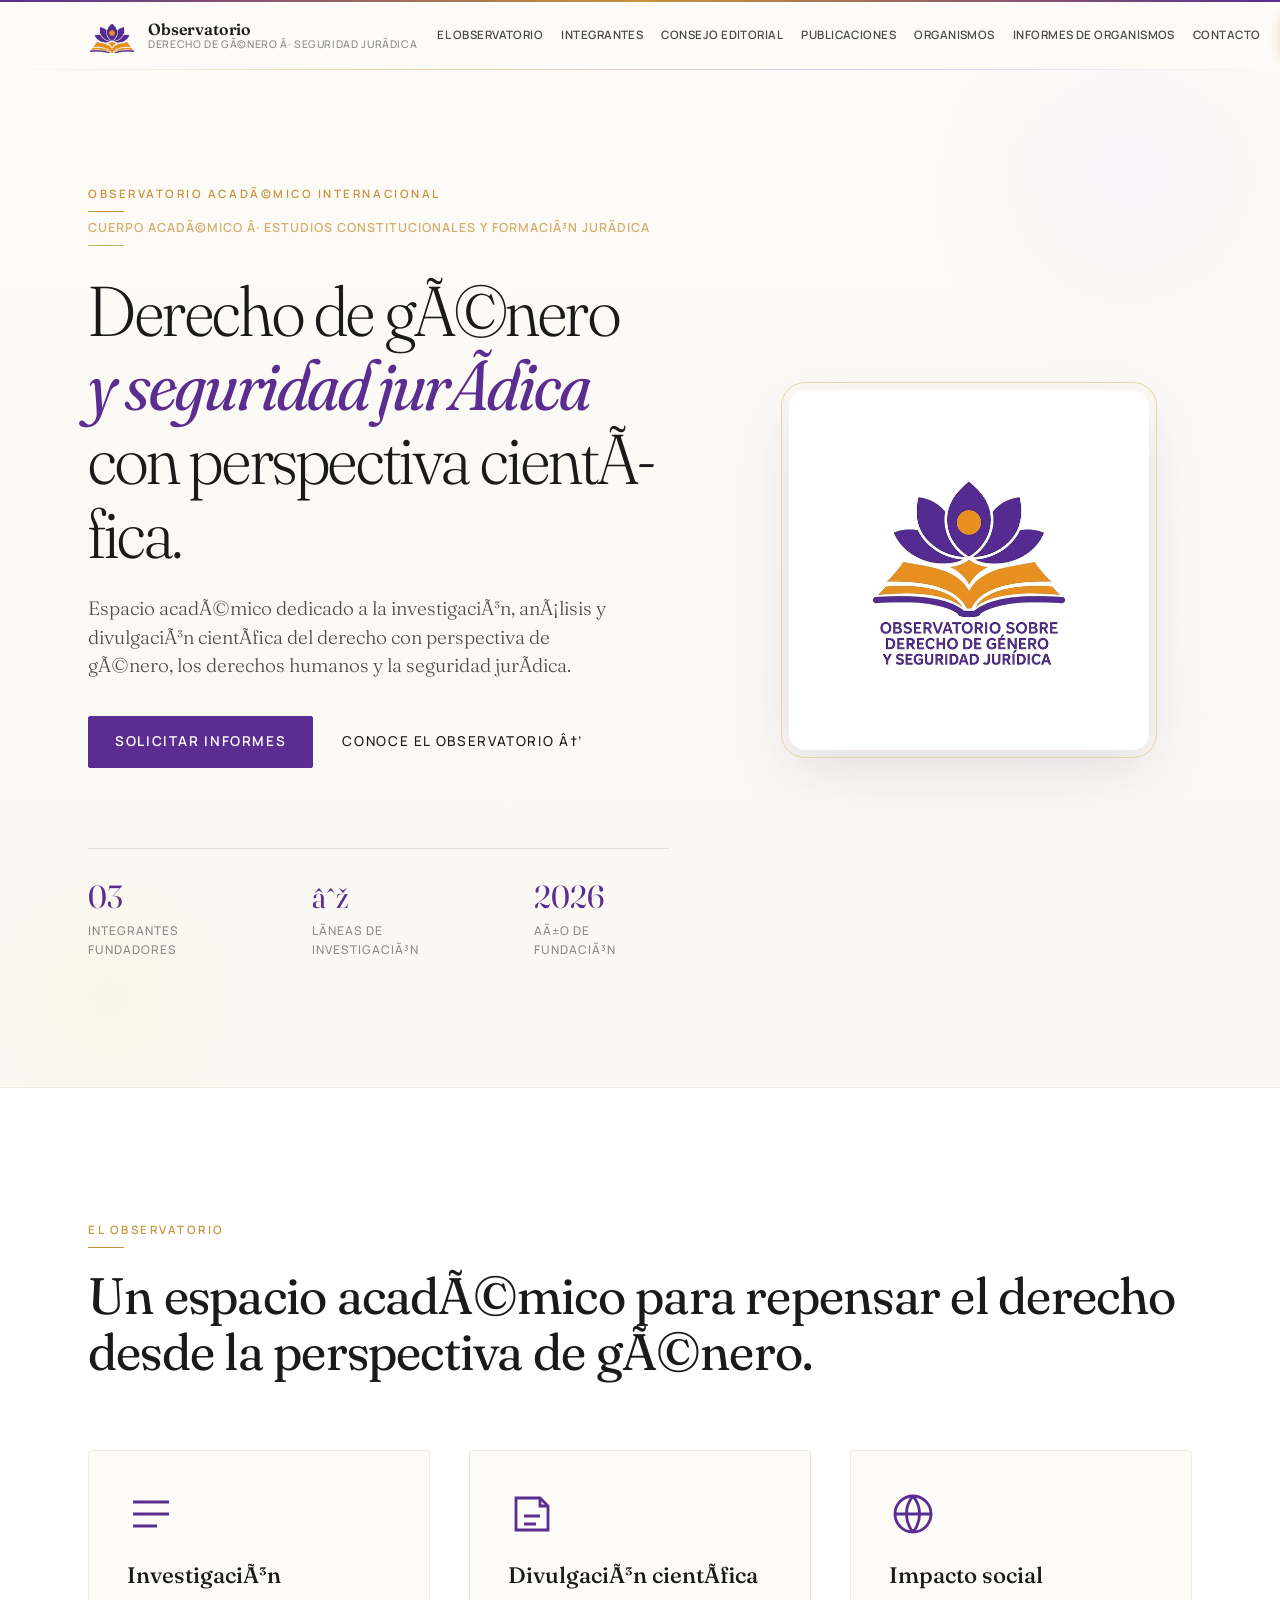
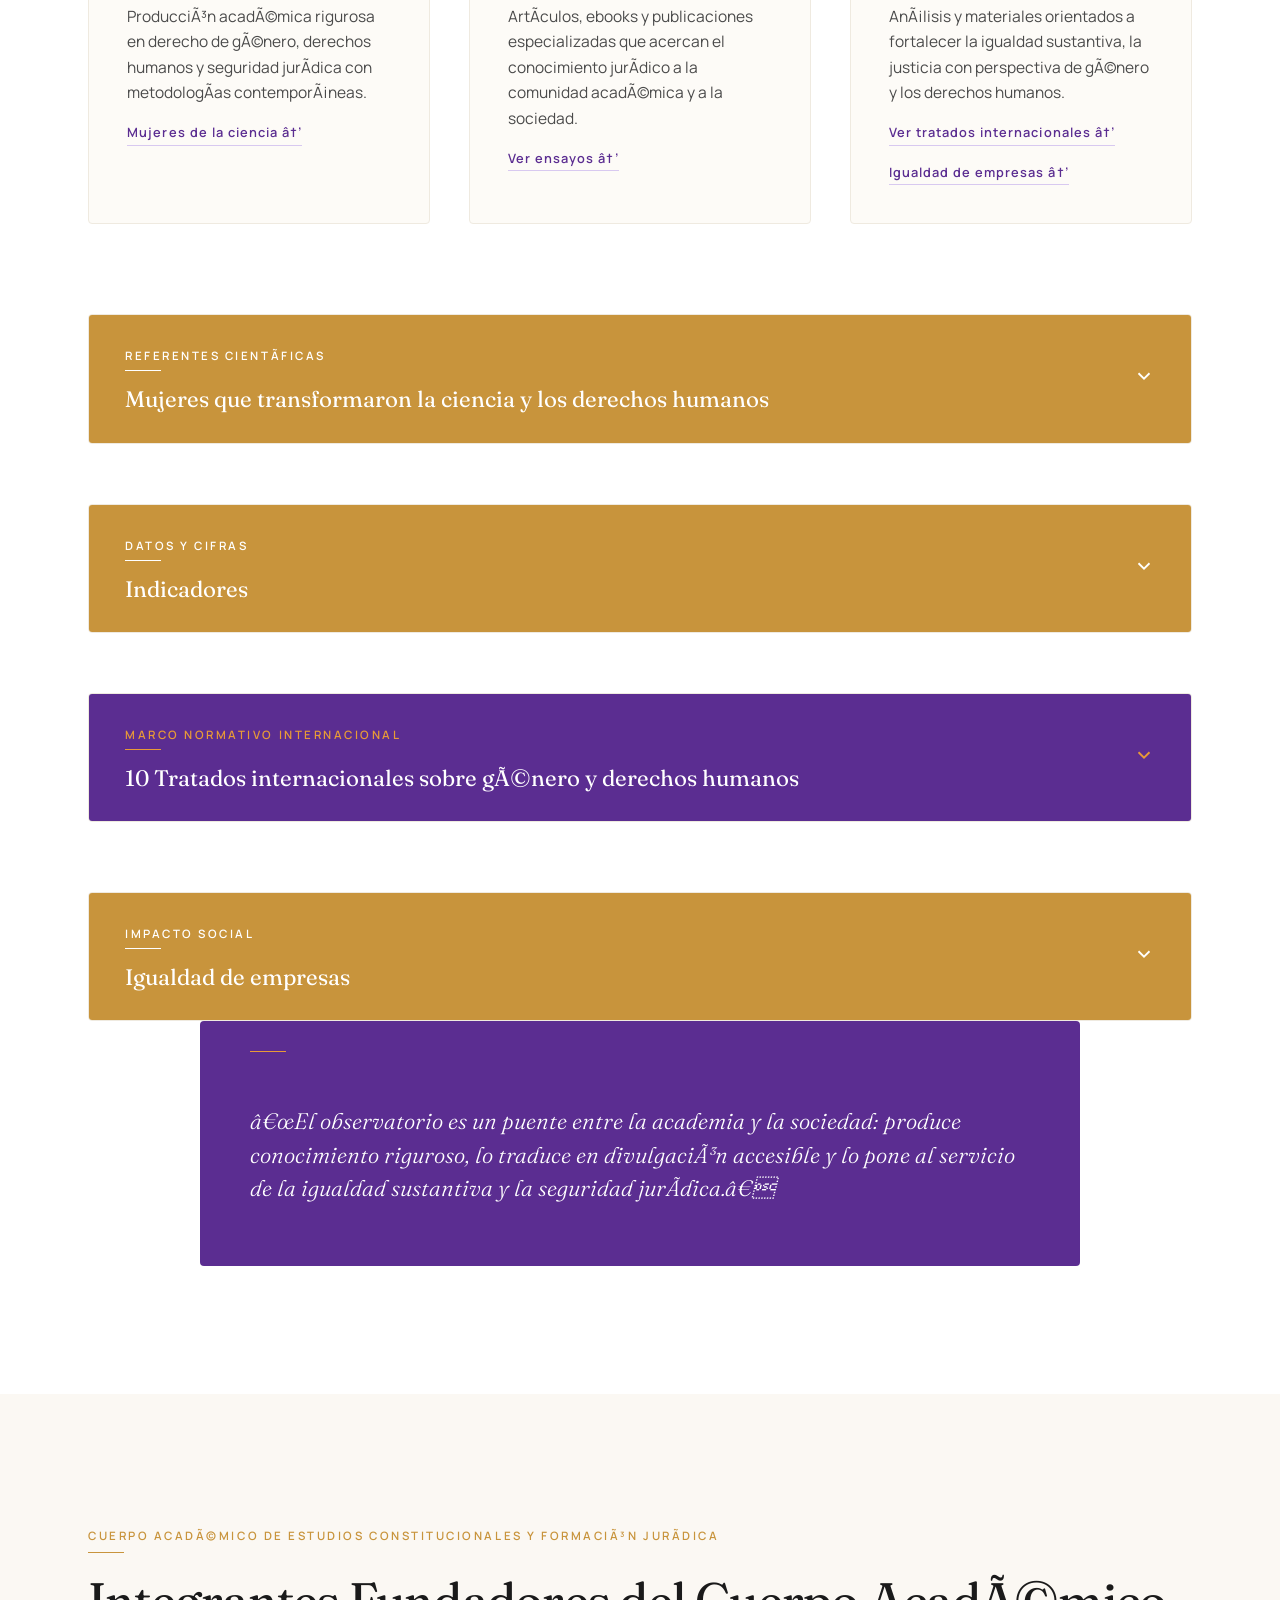
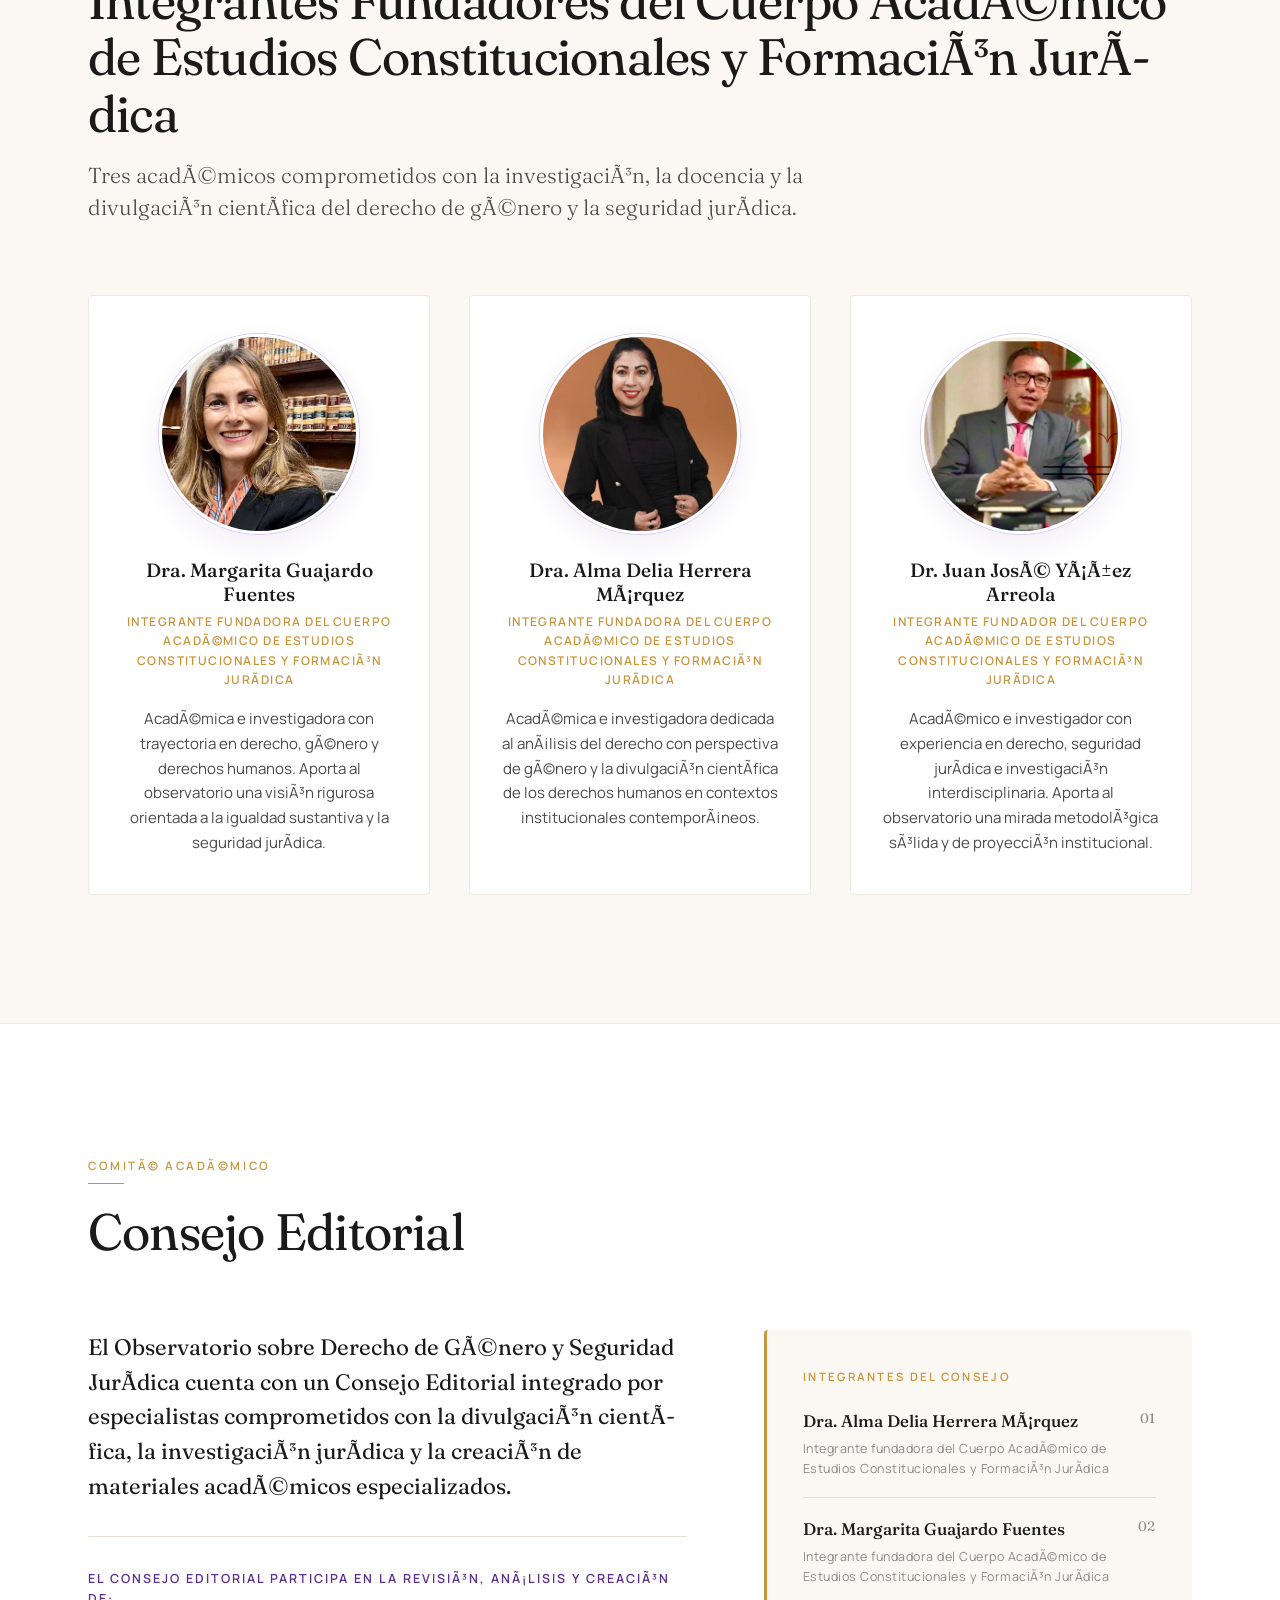
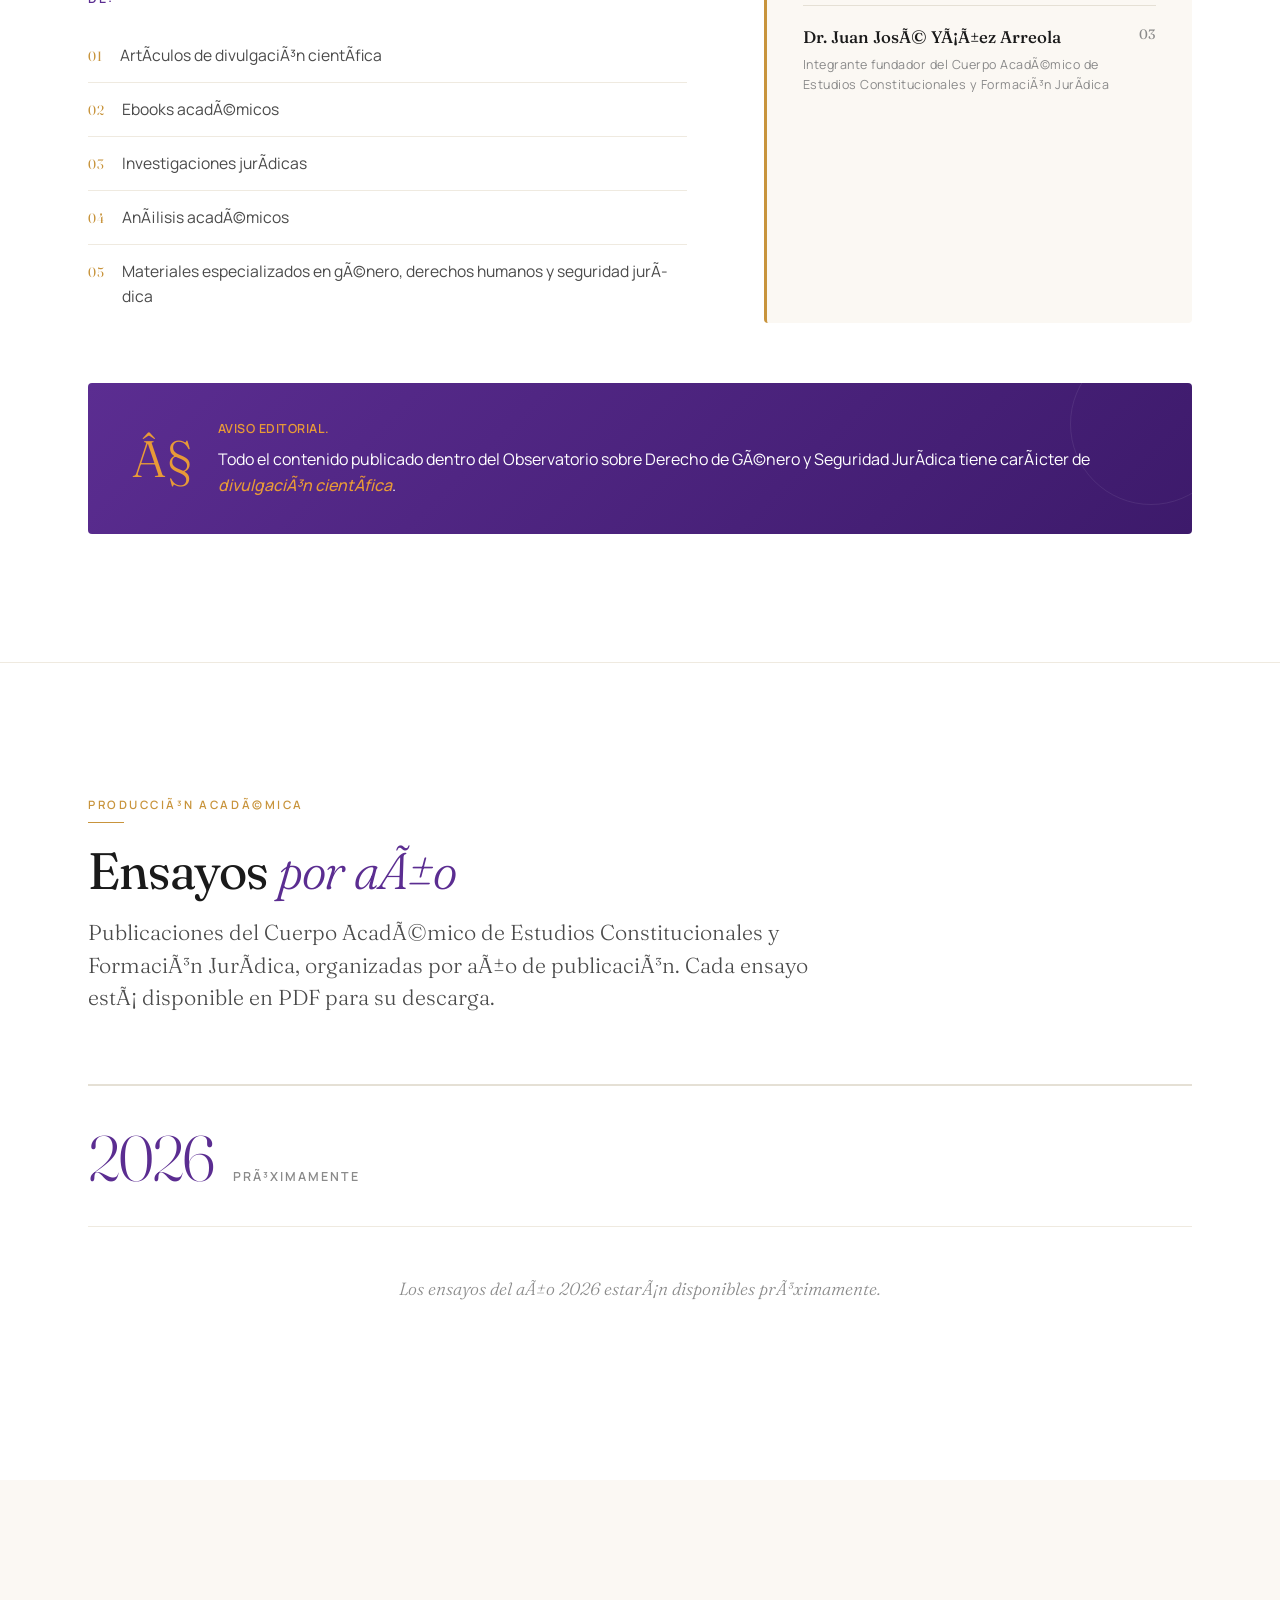
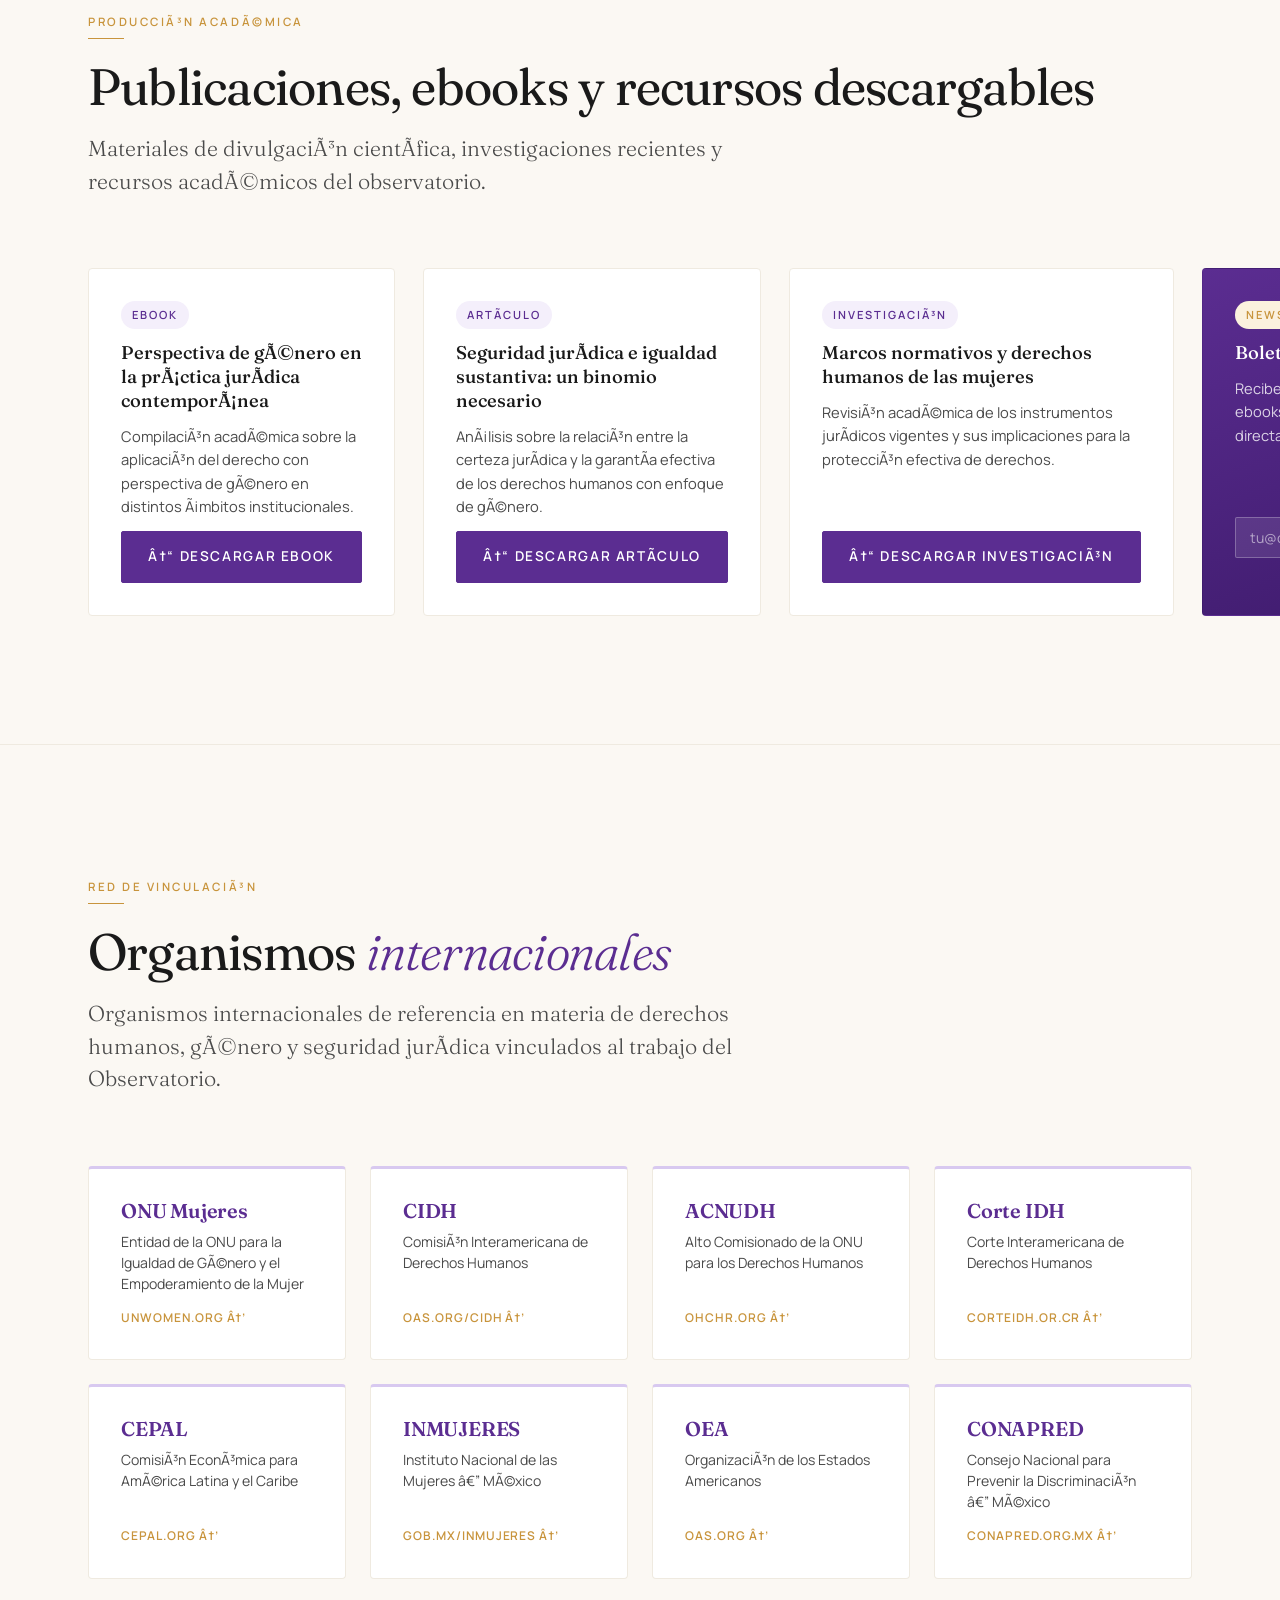
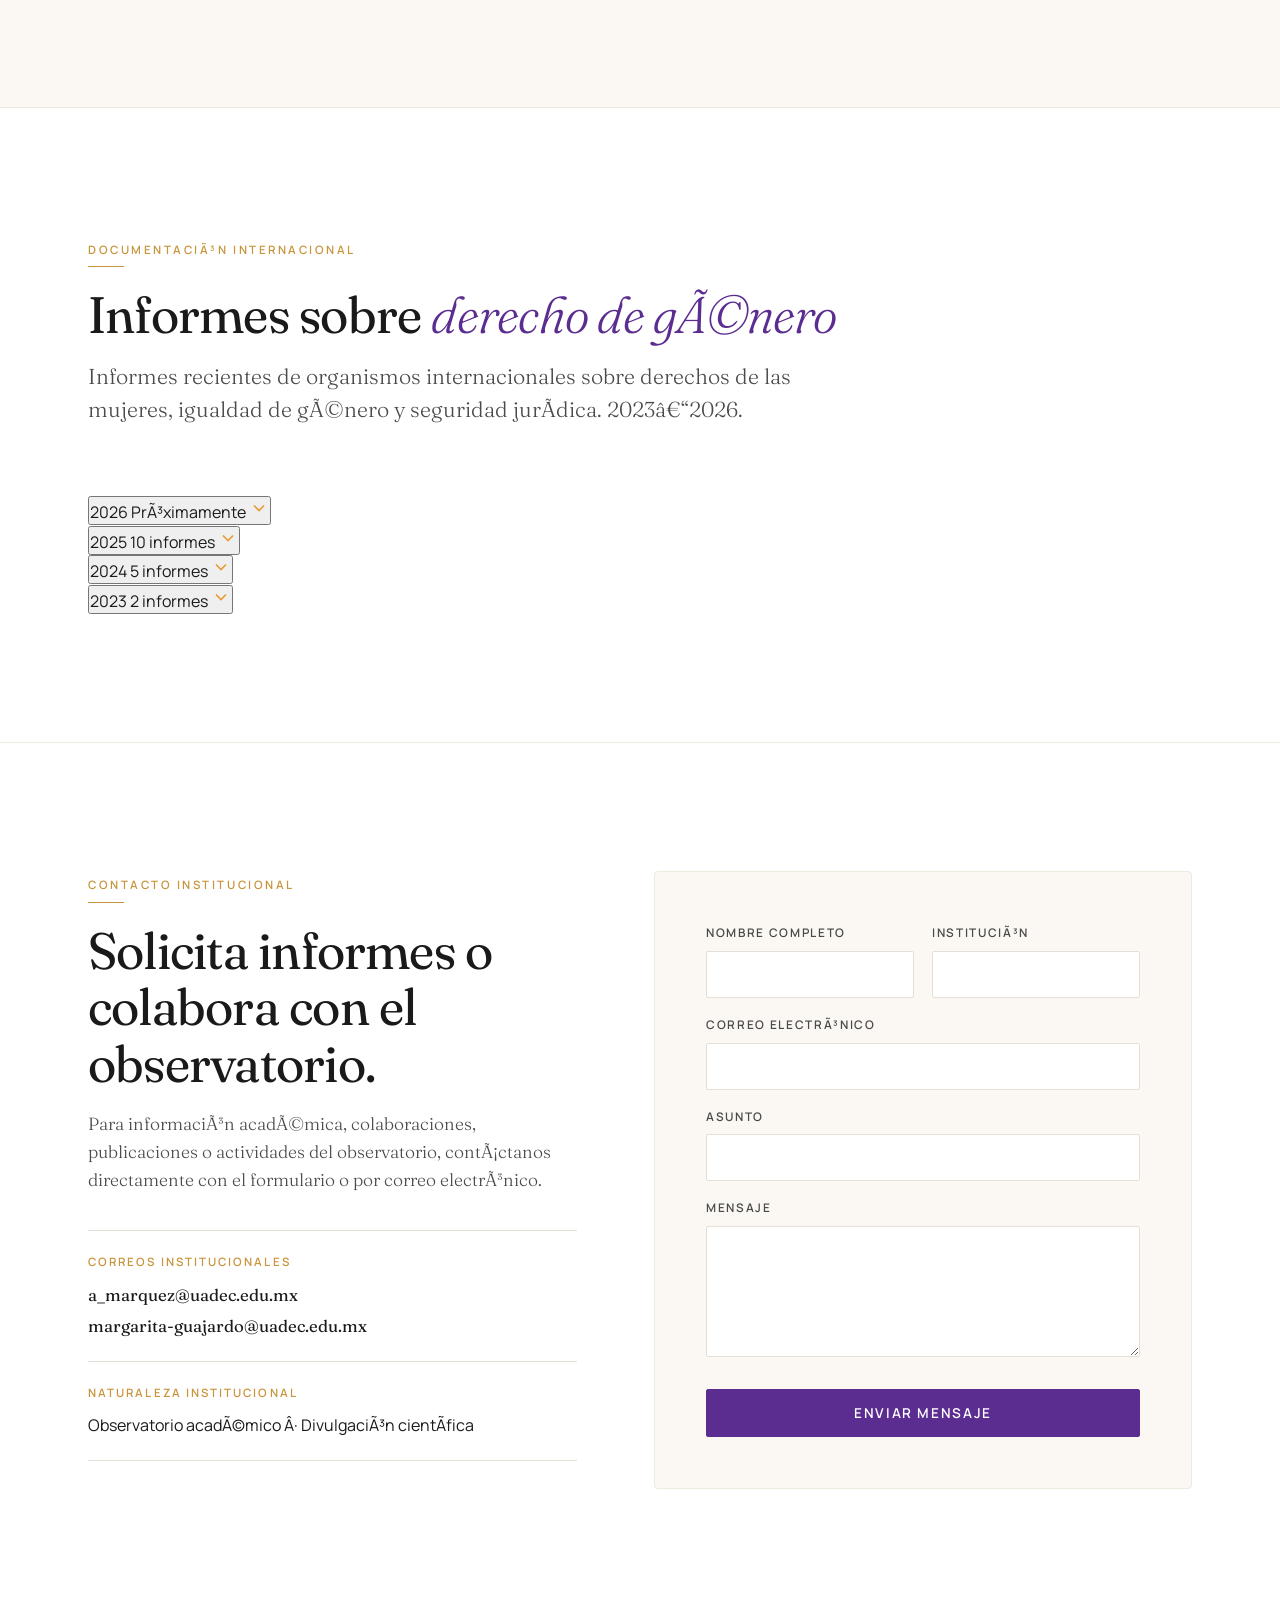
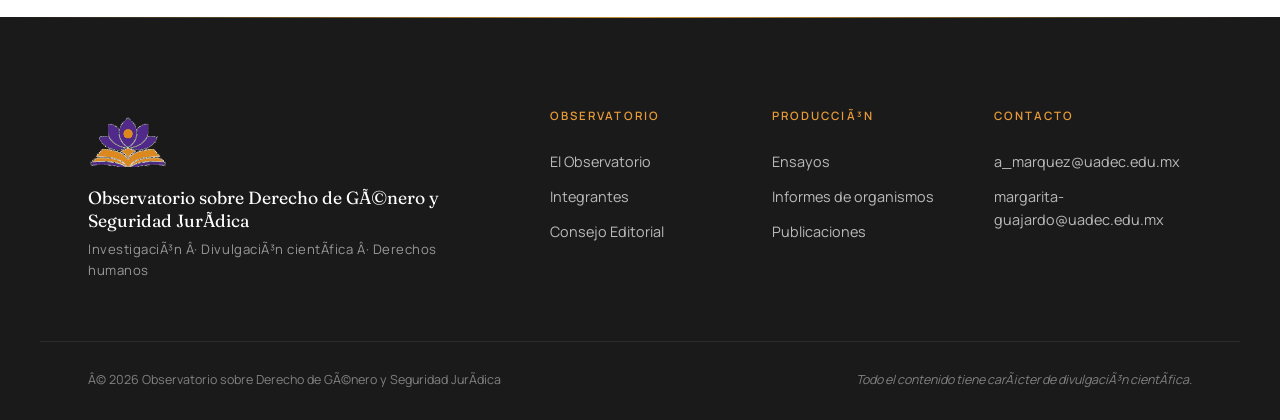
==== commit 141efd9e: "Abrir todas las preguntas frecuentes por defecto" ====
--- a/index.html
+++ b/index.html
@@ -1,17 +1,17 @@
-<!DOCTYPE html>
+﻿<!DOCTYPE html>
 <html lang="es">
 
 <head>
   <meta charset="UTF-8">
   <meta name="viewport" content="width=device-width, initial-scale=1.0">
-  <title>Observatorio sobre Derecho de Género y Seguridad Jurídica | México</title>
-  <meta name="description" content="Investigación académica en derecho de género, igualdad sustantiva y seguridad jurídica en México. Descarga ensayos, ebooks y publicaciones especializadas gratuitas.">
-  <meta name="keywords" content="derecho de género México, perspectiva de género derecho, seguridad jurídica México, igualdad sustantiva, observatorio jurídico, investigación jurídica género, derechos humanos mujeres México, estudios constitucionales, formación jurídica, violencia de género derecho">
-  <meta name="author" content="Observatorio sobre Derecho de Género y Seguridad Jurídica">
+  <title>Observatorio sobre Derecho de GÃ©nero y Seguridad JurÃ­dica | MÃ©xico</title>
+  <meta name="description" content="InvestigaciÃ³n acadÃ©mica en derecho de gÃ©nero, igualdad sustantiva y seguridad jurÃ­dica en MÃ©xico. Descarga ensayos, ebooks y publicaciones especializadas gratuitas.">
+  <meta name="keywords" content="derecho de gÃ©nero MÃ©xico, perspectiva de gÃ©nero derecho, seguridad jurÃ­dica MÃ©xico, igualdad sustantiva, observatorio jurÃ­dico, investigaciÃ³n jurÃ­dica gÃ©nero, derechos humanos mujeres MÃ©xico, estudios constitucionales, formaciÃ³n jurÃ­dica, violencia de gÃ©nero derecho">
+  <meta name="author" content="Observatorio sobre Derecho de GÃ©nero y Seguridad JurÃ­dica">
   <meta name="robots" content="index, follow, max-snippet:-1, max-image-preview:large, max-video-preview:-1">
   <meta name="language" content="es">
   <meta name="geo.region" content="MX">
-  <meta name="geo.placename" content="México">
+  <meta name="geo.placename" content="MÃ©xico">
 
   <!-- Google Search Console -->
   <meta name="google-site-verification" content="-BO2dCGLxgNtrT_FQZezTqGwLTBCLpjHvCdNgdGH9Yw">
@@ -21,17 +21,17 @@
 
   <!-- Open Graph / Social Media -->
   <meta property="og:type" content="website">
-  <meta property="og:title" content="Observatorio sobre Derecho de Género y Seguridad Jurídica | México">
-  <meta property="og:description" content="Investigación académica en derecho de género, igualdad sustantiva y seguridad jurídica en México. Descarga ensayos y publicaciones gratuitas.">
+  <meta property="og:title" content="Observatorio sobre Derecho de GÃ©nero y Seguridad JurÃ­dica | MÃ©xico">
+  <meta property="og:description" content="InvestigaciÃ³n acadÃ©mica en derecho de gÃ©nero, igualdad sustantiva y seguridad jurÃ­dica en MÃ©xico. Descarga ensayos y publicaciones gratuitas.">
   <meta property="og:url" content="https://marquezalma77cafe-lab.github.io/observatorio-sitio">
   <meta property="og:image" content="https://marquezalma77cafe-lab.github.io/observatorio-sitio/img/logo-oficial.png">
-  <meta property="og:site_name" content="Observatorio sobre Derecho de Género y Seguridad Jurídica">
+  <meta property="og:site_name" content="Observatorio sobre Derecho de GÃ©nero y Seguridad JurÃ­dica">
   <meta property="og:locale" content="es_MX">
 
   <!-- Twitter Card -->
   <meta name="twitter:card" content="summary_large_image">
-  <meta name="twitter:title" content="Observatorio sobre Derecho de Género y Seguridad Jurídica | México">
-  <meta name="twitter:description" content="Investigación en derecho de género, igualdad sustantiva y seguridad jurídica. Publicaciones académicas gratuitas para descargar.">
+  <meta name="twitter:title" content="Observatorio sobre Derecho de GÃ©nero y Seguridad JurÃ­dica | MÃ©xico">
+  <meta name="twitter:description" content="InvestigaciÃ³n en derecho de gÃ©nero, igualdad sustantiva y seguridad jurÃ­dica. Publicaciones acadÃ©micas gratuitas para descargar.">
   <meta name="twitter:image" content="https://marquezalma77cafe-lab.github.io/observatorio-sitio/img/logo-oficial.png">
 
   <!-- Favicon -->
@@ -45,19 +45,19 @@
 
   <link rel="stylesheet" href="styles.css">
 
-  <!-- Schema: Organización -->
+  <!-- Schema: OrganizaciÃ³n -->
   <script type="application/ld+json">
 {
   "@context": "https://schema.org",
   "@type": "Organization",
-  "name": "Observatorio sobre Derecho de Género y Seguridad Jurídica",
+  "name": "Observatorio sobre Derecho de GÃ©nero y Seguridad JurÃ­dica",
   "url": "https://marquezalma77cafe-lab.github.io/observatorio-sitio",
   "logo": "https://marquezalma77cafe-lab.github.io/observatorio-sitio/img/logo-oficial.png",
-  "description": "Observatorio académico independiente dedicado a la investigación, análisis y divulgación científica del derecho de género, la igualdad sustantiva, los derechos humanos y la seguridad jurídica en México.",
+  "description": "Observatorio acadÃ©mico independiente dedicado a la investigaciÃ³n, anÃ¡lisis y divulgaciÃ³n cientÃ­fica del derecho de gÃ©nero, la igualdad sustantiva, los derechos humanos y la seguridad jurÃ­dica en MÃ©xico.",
   "foundingDate": "2026",
-  "foundingLocation": "México",
-  "areaServed": ["México", "Iberoamérica"],
-  "knowsAbout": ["Derecho de género", "Derechos humanos", "Seguridad jurídica", "Perspectiva de género", "Igualdad sustantiva", "Estudios constitucionales"],
+  "foundingLocation": "MÃ©xico",
+  "areaServed": ["MÃ©xico", "IberoamÃ©rica"],
+  "knowsAbout": ["Derecho de gÃ©nero", "Derechos humanos", "Seguridad jurÃ­dica", "Perspectiva de gÃ©nero", "Igualdad sustantiva", "Estudios constitucionales"],
   "email": "a_marquez@uadec.edu.mx",
   "contactPoint": {
     "@type": "ContactPoint",
@@ -68,18 +68,18 @@
 }
 </script>
 
-  <!-- Schema: Sitio web con búsqueda -->
+  <!-- Schema: Sitio web con bÃºsqueda -->
   <script type="application/ld+json">
 {
   "@context": "https://schema.org",
   "@type": "WebSite",
-  "name": "Observatorio sobre Derecho de Género y Seguridad Jurídica",
+  "name": "Observatorio sobre Derecho de GÃ©nero y Seguridad JurÃ­dica",
   "url": "https://marquezalma77cafe-lab.github.io/observatorio-sitio",
-  "description": "Investigación académica en derecho de género, igualdad sustantiva y seguridad jurídica en México",
+  "description": "InvestigaciÃ³n acadÃ©mica en derecho de gÃ©nero, igualdad sustantiva y seguridad jurÃ­dica en MÃ©xico",
   "inLanguage": "es-MX",
   "about": {
     "@type": "Thing",
-    "name": "Derecho de género y seguridad jurídica en México"
+    "name": "Derecho de gÃ©nero y seguridad jurÃ­dica en MÃ©xico"
   }
 }
 </script>
@@ -91,40 +91,40 @@
     "@context": "https://schema.org",
     "@type": "Person",
     "name": "Dra. Margarita Guajardo Fuentes",
-    "jobTitle": "Investigadora académica",
-    "knowsAbout": ["Derecho de género", "Derechos humanos", "Igualdad sustantiva", "Seguridad jurídica"],
+    "jobTitle": "Investigadora acadÃ©mica",
+    "knowsAbout": ["Derecho de gÃ©nero", "Derechos humanos", "Igualdad sustantiva", "Seguridad jurÃ­dica"],
     "memberOf": {
       "@type": "Organization",
-      "name": "Observatorio sobre Derecho de Género y Seguridad Jurídica"
+      "name": "Observatorio sobre Derecho de GÃ©nero y Seguridad JurÃ­dica"
     }
   },
   {
     "@context": "https://schema.org",
     "@type": "Person",
-    "name": "Dra. Alma Delia Herrera Márquez",
-    "jobTitle": "Investigadora académica",
+    "name": "Dra. Alma Delia Herrera MÃ¡rquez",
+    "jobTitle": "Investigadora acadÃ©mica",
     "email": "a_marquez@uadec.edu.mx",
-    "knowsAbout": ["Derecho de género", "Perspectiva de género", "Derechos humanos", "Divulgación científica"],
+    "knowsAbout": ["Derecho de gÃ©nero", "Perspectiva de gÃ©nero", "Derechos humanos", "DivulgaciÃ³n cientÃ­fica"],
     "memberOf": {
       "@type": "Organization",
-      "name": "Observatorio sobre Derecho de Género y Seguridad Jurídica"
+      "name": "Observatorio sobre Derecho de GÃ©nero y Seguridad JurÃ­dica"
     }
   },
   {
     "@context": "https://schema.org",
     "@type": "Person",
-    "name": "Dr. Juan José Yáñez Arreola",
-    "jobTitle": "Investigador académico",
-    "knowsAbout": ["Derecho", "Seguridad jurídica", "Investigación interdisciplinaria", "Estudios constitucionales"],
+    "name": "Dr. Juan JosÃ© YÃ¡Ã±ez Arreola",
+    "jobTitle": "Investigador acadÃ©mico",
+    "knowsAbout": ["Derecho", "Seguridad jurÃ­dica", "InvestigaciÃ³n interdisciplinaria", "Estudios constitucionales"],
     "memberOf": {
       "@type": "Organization",
-      "name": "Observatorio sobre Derecho de Género y Seguridad Jurídica"
+      "name": "Observatorio sobre Derecho de GÃ©nero y Seguridad JurÃ­dica"
     }
   }
 ]
 </script>
 
-  <!-- Schema: FAQ — resultados enriquecidos en Google -->
+  <!-- Schema: FAQ â€” resultados enriquecidos en Google -->
   <script type="application/ld+json">
 {
   "@context": "https://schema.org",
@@ -132,42 +132,42 @@
   "mainEntity": [
     {
       "@type": "Question",
-      "name": "¿Qué es el derecho de género?",
+      "name": "Â¿QuÃ© es el derecho de gÃ©nero?",
       "acceptedAnswer": {
         "@type": "Answer",
-        "text": "El derecho de género es una rama del derecho que analiza las normas jurídicas desde la perspectiva de género, identificando cómo las leyes pueden reproducir o combatir desigualdades entre mujeres y hombres. Incorpora los estándares internacionales de derechos humanos para garantizar la igualdad sustantiva."
+        "text": "El derecho de gÃ©nero es una rama del derecho que analiza las normas jurÃ­dicas desde la perspectiva de gÃ©nero, identificando cÃ³mo las leyes pueden reproducir o combatir desigualdades entre mujeres y hombres. Incorpora los estÃ¡ndares internacionales de derechos humanos para garantizar la igualdad sustantiva."
       }
     },
     {
       "@type": "Question",
-      "name": "¿Qué es la perspectiva de género en el derecho?",
+      "name": "Â¿QuÃ© es la perspectiva de gÃ©nero en el derecho?",
       "acceptedAnswer": {
         "@type": "Answer",
-        "text": "La perspectiva de género en el derecho es un método de análisis jurídico que visibiliza las relaciones de poder desiguales entre géneros en la creación, interpretación y aplicación de las normas. Permite identificar sesgos en la ley y proponer soluciones para lograr la igualdad sustantiva."
+        "text": "La perspectiva de gÃ©nero en el derecho es un mÃ©todo de anÃ¡lisis jurÃ­dico que visibiliza las relaciones de poder desiguales entre gÃ©neros en la creaciÃ³n, interpretaciÃ³n y aplicaciÃ³n de las normas. Permite identificar sesgos en la ley y proponer soluciones para lograr la igualdad sustantiva."
       }
     },
     {
       "@type": "Question",
-      "name": "¿Qué es la igualdad sustantiva?",
+      "name": "Â¿QuÃ© es la igualdad sustantiva?",
       "acceptedAnswer": {
         "@type": "Answer",
-        "text": "La igualdad sustantiva es el principio jurídico que busca eliminar las desigualdades de facto entre personas, garantizando no solo igualdad formal ante la ley sino resultados equitativos. En México está reconocida en la Constitución y en la Ley General para la Igualdad entre Mujeres y Hombres."
+        "text": "La igualdad sustantiva es el principio jurÃ­dico que busca eliminar las desigualdades de facto entre personas, garantizando no solo igualdad formal ante la ley sino resultados equitativos. En MÃ©xico estÃ¡ reconocida en la ConstituciÃ³n y en la Ley General para la Igualdad entre Mujeres y Hombres."
       }
     },
     {
       "@type": "Question",
-      "name": "¿Qué es la seguridad jurídica?",
+      "name": "Â¿QuÃ© es la seguridad jurÃ­dica?",
       "acceptedAnswer": {
         "@type": "Answer",
-        "text": "La seguridad jurídica es el principio constitucional que garantiza a las personas certeza sobre el ordenamiento jurídico vigente, la aplicación predecible del derecho y la protección efectiva de sus derechos fundamentales por parte del Estado mexicano."
+        "text": "La seguridad jurÃ­dica es el principio constitucional que garantiza a las personas certeza sobre el ordenamiento jurÃ­dico vigente, la aplicaciÃ³n predecible del derecho y la protecciÃ³n efectiva de sus derechos fundamentales por parte del Estado mexicano."
       }
     },
     {
       "@type": "Question",
-      "name": "¿Qué es un observatorio académico jurídico?",
+      "name": "Â¿QuÃ© es un observatorio acadÃ©mico jurÃ­dico?",
       "acceptedAnswer": {
         "@type": "Answer",
-        "text": "Un observatorio académico jurídico es un espacio de investigación, análisis y divulgación científica especializado en temas de derecho. Produce publicaciones académicas, ebooks y ensayos especializados orientados a la comunidad académica y a la sociedad, con el objetivo de fortalecer el conocimiento jurídico y el acceso a la justicia."
+        "text": "Un observatorio acadÃ©mico jurÃ­dico es un espacio de investigaciÃ³n, anÃ¡lisis y divulgaciÃ³n cientÃ­fica especializado en temas de derecho. Produce publicaciones acadÃ©micas, ebooks y ensayos especializados orientados a la comunidad acadÃ©mica y a la sociedad, con el objetivo de fortalecer el conocimiento jurÃ­dico y el acceso a la justicia."
       }
     }
   ]
@@ -184,7 +184,7 @@
         <img src="img/logo-icono.png" alt="Logo Observatorio" class="brand-logo">
         <span class="brand-text">
           <span class="brand-name">Observatorio</span>
-          <span class="brand-sub">Derecho de Género · Seguridad Jurídica</span>
+          <span class="brand-sub">Derecho de GÃ©nero Â· Seguridad JurÃ­dica</span>
         </span>
       </a>
 
@@ -200,7 +200,7 @@
 
       <a href="#contacto" class="btn btn-informes">Informes</a>
 
-      <button class="menu-toggle" id="menuToggle" aria-label="Abrir menú" aria-expanded="false">
+      <button class="menu-toggle" id="menuToggle" aria-label="Abrir menÃº" aria-expanded="false">
         <span></span><span></span><span></span>
       </button>
     </div>
@@ -213,21 +213,21 @@
 
     <div class="container hero-inner">
       <div class="hero-copy">
-        <span class="eyebrow">Observatorio Académico Internacional</span>
-        <span class="eyebrow" style="margin-top:0.4rem;opacity:0.75;font-size:0.78rem;letter-spacing:0.08em;">Cuerpo Académico · Estudios Constitucionales y Formación Jurídica</span>
+        <span class="eyebrow">Observatorio AcadÃ©mico Internacional</span>
+        <span class="eyebrow" style="margin-top:0.4rem;opacity:0.75;font-size:0.78rem;letter-spacing:0.08em;">Cuerpo AcadÃ©mico Â· Estudios Constitucionales y FormaciÃ³n JurÃ­dica</span>
         <h1 class="hero-title">
-          Derecho de género<br>
-          <em>y seguridad jurídica</em><br>
-          con perspectiva científica.
+          Derecho de gÃ©nero<br>
+          <em>y seguridad jurÃ­dica</em><br>
+          con perspectiva cientÃ­fica.
         </h1>
         <p class="hero-sub">
-          Espacio académico dedicado a la investigación, análisis y divulgación
-          científica del derecho con perspectiva de género, los derechos humanos
-          y la seguridad jurídica.
+          Espacio acadÃ©mico dedicado a la investigaciÃ³n, anÃ¡lisis y divulgaciÃ³n
+          cientÃ­fica del derecho con perspectiva de gÃ©nero, los derechos humanos
+          y la seguridad jurÃ­dica.
         </p>
         <div class="hero-ctas">
           <a href="#contacto" class="btn btn-primary">Solicitar informes</a>
-          <a href="#observatorio" class="btn btn-ghost">Conoce el observatorio →</a>
+          <a href="#observatorio" class="btn btn-ghost">Conoce el observatorio â†’</a>
         </div>
 
         <div class="hero-meta">
@@ -236,12 +236,12 @@
             <span class="meta-label">Integrantes fundadores</span>
           </div>
           <div>
-            <span class="meta-num">∞</span>
-            <span class="meta-label">Líneas de investigación</span>
+            <span class="meta-num">âˆž</span>
+            <span class="meta-label">LÃ­neas de investigaciÃ³n</span>
           </div>
           <div>
             <span class="meta-num">2026</span>
-            <span class="meta-label">Año de fundación</span>
+            <span class="meta-label">AÃ±o de fundaciÃ³n</span>
           </div>
         </div>
       </div>
@@ -259,7 +259,7 @@
     <div class="container">
       <div class="section-head">
         <span class="eyebrow">El Observatorio</span>
-        <h2 class="section-title">Un espacio académico para repensar el derecho desde la perspectiva de género.</h2>
+        <h2 class="section-title">Un espacio acadÃ©mico para repensar el derecho desde la perspectiva de gÃ©nero.</h2>
       </div>
 
       <div class="pillars">
@@ -269,10 +269,10 @@
               <path d="M3 6h18M3 12h18M3 18h12" />
             </svg>
           </div>
-          <h3>Investigación</h3>
-          <p>Producción académica rigurosa en derecho de género, derechos humanos y seguridad jurídica con metodologías
-            contemporáneas.</p>
-          <a href="#biografias" class="pillar-link" onclick="toggleBiografias(event)">Mujeres de la ciencia →</a>
+          <h3>InvestigaciÃ³n</h3>
+          <p>ProducciÃ³n acadÃ©mica rigurosa en derecho de gÃ©nero, derechos humanos y seguridad jurÃ­dica con metodologÃ­as
+            contemporÃ¡neas.</p>
+          <a href="#biografias" class="pillar-link" onclick="toggleBiografias(event)">Mujeres de la ciencia â†’</a>
         </article>
 
         <article class="pillar">
@@ -283,10 +283,10 @@
               <path d="M8 13h8M8 17h6" />
             </svg>
           </div>
-          <h3>Divulgación científica</h3>
-          <p>Artículos, ebooks y publicaciones especializadas que acercan el conocimiento jurídico a la comunidad
-            académica y a la sociedad.</p>
-          <a href="#ensayos" class="pillar-link">Ver ensayos →</a>
+          <h3>DivulgaciÃ³n cientÃ­fica</h3>
+          <p>ArtÃ­culos, ebooks y publicaciones especializadas que acercan el conocimiento jurÃ­dico a la comunidad
+            acadÃ©mica y a la sociedad.</p>
+          <a href="#ensayos" class="pillar-link">Ver ensayos â†’</a>
         </article>
 
         <article class="pillar">
@@ -297,18 +297,18 @@
             </svg>
           </div>
           <h3>Impacto social</h3>
-          <p>Análisis y materiales orientados a fortalecer la igualdad sustantiva, la justicia con perspectiva de género
+          <p>AnÃ¡lisis y materiales orientados a fortalecer la igualdad sustantiva, la justicia con perspectiva de gÃ©nero
             y los derechos humanos.</p>
-          <a href="#tratados" class="pillar-link" onclick="toggleTratados(event)">Ver tratados internacionales →</a>
-          <a href="#igualdad-empresas" class="pillar-link" onclick="toggleIgualdadEmpresas(event)">Igualdad de empresas →</a>
+          <a href="#tratados" class="pillar-link" onclick="toggleTratados(event)">Ver tratados internacionales â†’</a>
+          <a href="#igualdad-empresas" class="pillar-link" onclick="toggleIgualdadEmpresas(event)">Igualdad de empresas â†’</a>
         </article>
       </div>
 
-      <!-- ── BIOGRAFÍAS MUJERES DE LA CIENCIA ── -->
+      <!-- â”€â”€ BIOGRAFÃAS MUJERES DE LA CIENCIA â”€â”€ -->
       <div class="biografias-block" id="biografias" data-open="false">
         <button class="biografias-head" onclick="toggleBiografias()" aria-expanded="false">
           <div>
-            <span class="eyebrow">Referentes Científicas</span>
+            <span class="eyebrow">Referentes CientÃ­ficas</span>
             <h3 class="biografias-title">Mujeres que transformaron la ciencia y los derechos humanos</h3>
           </div>
           <span class="tratados-chevron" aria-hidden="true">
@@ -325,11 +325,11 @@
                 <span class="bio-inicial">MC</span>
                 <div>
                   <h4 class="bio-nombre">Marie Curie</h4>
-                  <span class="bio-año">Polonia · 1867–1934</span>
+                  <span class="bio-aÃ±o">Polonia Â· 1867â€“1934</span>
                 </div>
               </div>
-              <p class="bio-texto">Primera mujer en ganar el Premio Nobel y única persona en recibirlo en dos disciplinas científicas distintas — Física (1903) y Química (1911). Descubrió los elementos polonio y radio. Pionera en investigación sobre radioactividad, abrió camino para generaciones de mujeres en ciencias exactas en un mundo que les cerraba las puertas de las universidades.</p>
-              <span class="bio-campo">Física · Química</span>
+              <p class="bio-texto">Primera mujer en ganar el Premio Nobel y Ãºnica persona en recibirlo en dos disciplinas cientÃ­ficas distintas â€” FÃ­sica (1903) y QuÃ­mica (1911). DescubriÃ³ los elementos polonio y radio. Pionera en investigaciÃ³n sobre radioactividad, abriÃ³ camino para generaciones de mujeres en ciencias exactas en un mundo que les cerraba las puertas de las universidades.</p>
+              <span class="bio-campo">FÃ­sica Â· QuÃ­mica</span>
             </article>
 
             <article class="bio-card">
@@ -337,11 +337,11 @@
                 <span class="bio-inicial">RF</span>
                 <div>
                   <h4 class="bio-nombre">Rosalind Franklin</h4>
-                  <span class="bio-año">Reino Unido · 1920–1958</span>
+                  <span class="bio-aÃ±o">Reino Unido Â· 1920â€“1958</span>
                 </div>
               </div>
-              <p class="bio-texto">Química y cristalógrafa cuya fotografía de rayos X del ADN — conocida como la "Fotografía 51" — fue fundamental para descubrir la estructura de doble hélice del ADN. Su contribución fue ignorada durante décadas y el Nobel fue otorgado a sus colegas masculinos. Su caso es referente histórico del sesgo de género en la ciencia.</p>
-              <span class="bio-campo">Biología molecular · Química</span>
+              <p class="bio-texto">QuÃ­mica y cristalÃ³grafa cuya fotografÃ­a de rayos X del ADN â€” conocida como la "FotografÃ­a 51" â€” fue fundamental para descubrir la estructura de doble hÃ©lice del ADN. Su contribuciÃ³n fue ignorada durante dÃ©cadas y el Nobel fue otorgado a sus colegas masculinos. Su caso es referente histÃ³rico del sesgo de gÃ©nero en la ciencia.</p>
+              <span class="bio-campo">BiologÃ­a molecular Â· QuÃ­mica</span>
             </article>
 
             <article class="bio-card">
@@ -349,11 +349,11 @@
                 <span class="bio-inicial">MM</span>
                 <div>
                   <h4 class="bio-nombre">Matilde Montoya</h4>
-                  <span class="bio-año">México · 1859–1938</span>
+                  <span class="bio-aÃ±o">MÃ©xico Â· 1859â€“1938</span>
                 </div>
               </div>
-              <p class="bio-texto">Primera mujer mexicana en obtener el título de médica cirujana en 1887, en una época en que las leyes impedían a las mujeres estudiar medicina. Tuvo que luchar judicialmente para que el presidente Porfirio Díaz firmara un decreto especial que le permitiera graduarse. Su batalla legal es un hito en la historia de los derechos de las mujeres en México.</p>
-              <span class="bio-campo">Medicina · Derechos de las mujeres</span>
+              <p class="bio-texto">Primera mujer mexicana en obtener el tÃ­tulo de mÃ©dica cirujana en 1887, en una Ã©poca en que las leyes impedÃ­an a las mujeres estudiar medicina. Tuvo que luchar judicialmente para que el presidente Porfirio DÃ­az firmara un decreto especial que le permitiera graduarse. Su batalla legal es un hito en la historia de los derechos de las mujeres en MÃ©xico.</p>
+              <span class="bio-campo">Medicina Â· Derechos de las mujeres</span>
             </article>
 
             <article class="bio-card">
@@ -361,11 +361,11 @@
                 <span class="bio-inicial">AL</span>
                 <div>
                   <h4 class="bio-nombre">Ada Lovelace</h4>
-                  <span class="bio-año">Reino Unido · 1815–1852</span>
+                  <span class="bio-aÃ±o">Reino Unido Â· 1815â€“1852</span>
                 </div>
               </div>
-              <p class="bio-texto">Matemática considerada la primera programadora de la historia. Colaboró con Charles Babbage en la Máquina Analítica y desarrolló el primer algoritmo diseñado para ser procesado por una máquina. Visionó el potencial de las computadoras más allá del cálculo numérico, anticipando conceptos que definen la informática moderna más de un siglo después.</p>
-              <span class="bio-campo">Matemáticas · Computación</span>
+              <p class="bio-texto">MatemÃ¡tica considerada la primera programadora de la historia. ColaborÃ³ con Charles Babbage en la MÃ¡quina AnalÃ­tica y desarrollÃ³ el primer algoritmo diseÃ±ado para ser procesado por una mÃ¡quina. VisionÃ³ el potencial de las computadoras mÃ¡s allÃ¡ del cÃ¡lculo numÃ©rico, anticipando conceptos que definen la informÃ¡tica moderna mÃ¡s de un siglo despuÃ©s.</p>
+              <span class="bio-campo">MatemÃ¡ticas Â· ComputaciÃ³n</span>
             </article>
 
             <article class="bio-card">
@@ -373,30 +373,30 @@
                 <span class="bio-inicial">RL</span>
                 <div>
                   <h4 class="bio-nombre">Rita Levi-Montalcini</h4>
-                  <span class="bio-año">Italia · 1909–2012</span>
+                  <span class="bio-aÃ±o">Italia Â· 1909â€“2012</span>
                 </div>
               </div>
-              <p class="bio-texto">Neuróloga italiana que descubrió el Factor de Crecimiento Nervioso (NGF), lo que le valió el Premio Nobel de Fisiología o Medicina en 1986. Continuó investigando activamente hasta los 100 años. Realizó sus primeras investigaciones clandestinamente durante la Segunda Guerra Mundial, cuando las leyes raciales italianas le prohibían trabajar por ser judía.</p>
-              <span class="bio-campo">Neurociencia · Medicina</span>
+              <p class="bio-texto">NeurÃ³loga italiana que descubriÃ³ el Factor de Crecimiento Nervioso (NGF), lo que le valiÃ³ el Premio Nobel de FisiologÃ­a o Medicina en 1986. ContinuÃ³ investigando activamente hasta los 100 aÃ±os. RealizÃ³ sus primeras investigaciones clandestinamente durante la Segunda Guerra Mundial, cuando las leyes raciales italianas le prohibÃ­an trabajar por ser judÃ­a.</p>
+              <span class="bio-campo">Neurociencia Â· Medicina</span>
             </article>
 
             <article class="bio-card">
               <div class="bio-header">
                 <span class="bio-inicial">MS</span>
                 <div>
-                  <h4 class="bio-nombre">María Asunción Sandoval de Zarco</h4>
-                  <span class="bio-año">México · 1861–1901</span>
+                  <h4 class="bio-nombre">MarÃ­a AsunciÃ³n Sandoval de Zarco</h4>
+                  <span class="bio-aÃ±o">MÃ©xico Â· 1861â€“1901</span>
                 </div>
               </div>
-              <p class="bio-texto">Primera mujer en obtener un título de abogada en México, en 1892, en la Escuela Nacional de Jurisprudencia. Vivió en una época en que el derecho era considerado territorio exclusivamente masculino. Su graduación representó una ruptura histórica con las normas que excluían a las mujeres del ejercicio jurídico, abriendo la puerta para la participación femenina en el derecho y la justicia en nuestro país.</p>
-              <span class="bio-campo">Derecho · Primera abogada de México</span>
+              <p class="bio-texto">Primera mujer en obtener un tÃ­tulo de abogada en MÃ©xico, en 1892, en la Escuela Nacional de Jurisprudencia. ViviÃ³ en una Ã©poca en que el derecho era considerado territorio exclusivamente masculino. Su graduaciÃ³n representÃ³ una ruptura histÃ³rica con las normas que excluÃ­an a las mujeres del ejercicio jurÃ­dico, abriendo la puerta para la participaciÃ³n femenina en el derecho y la justicia en nuestro paÃ­s.</p>
+              <span class="bio-campo">Derecho Â· Primera abogada de MÃ©xico</span>
             </article>
 
           </div>
         </div>
       </div>
 
-      <!-- ── INDICADORES ── -->
+      <!-- â”€â”€ INDICADORES â”€â”€ -->
       <div class="indicadores-block" id="indicadores" data-open="false">
         <button class="indicadores-head" onclick="toggleIndicadores()" aria-expanded="false">
           <div>
@@ -411,17 +411,17 @@
         </button>
         <div class="indicadores-content" id="indicadores-content">
           <div class="indicadores-empty">
-            <p>Los indicadores estarán disponibles próximamente.</p>
-          </div>
-        </div>
-      </div>
-
-      <!-- ── TRATADOS INTERNACIONALES ── -->
+            <p>Los indicadores estarÃ¡n disponibles prÃ³ximamente.</p>
+          </div>
+        </div>
+      </div>
+
+      <!-- â”€â”€ TRATADOS INTERNACIONALES â”€â”€ -->
       <div class="tratados-block" id="tratados" data-open="false">
         <button class="tratados-head" onclick="toggleTratados()" aria-expanded="false" aria-controls="tratados-lista">
           <div>
             <span class="eyebrow">Marco Normativo Internacional</span>
-            <h3 class="tratados-title">10 Tratados internacionales sobre género y derechos humanos</h3>
+            <h3 class="tratados-title">10 Tratados internacionales sobre gÃ©nero y derechos humanos</h3>
           </div>
           <span class="tratados-chevron" aria-hidden="true">
             <svg viewBox="0 0 24 24" fill="none" stroke="currentColor" stroke-width="2" width="22" height="22">
@@ -434,106 +434,106 @@
             <a href="https://www.ohchr.org/es/instruments-mechanisms/instruments/convention-elimination-all-forms-discrimination-against-women" target="_blank" rel="noopener">
               <span class="tratado-num">01</span>
               <span class="tratado-info">
-                <strong>CEDAW</strong> — Convención sobre la Eliminación de Todas las Formas de Discriminación contra la Mujer
-                <em>ONU · 1979</em>
+                <strong>CEDAW</strong> â€” ConvenciÃ³n sobre la EliminaciÃ³n de Todas las Formas de DiscriminaciÃ³n contra la Mujer
+                <em>ONU Â· 1979</em>
               </span>
-              <span class="tratado-ext">↗</span>
+              <span class="tratado-ext">â†—</span>
             </a>
           </li>
           <li>
             <a href="https://www.oas.org/es/mesecvi/convencion.asp" target="_blank" rel="noopener">
               <span class="tratado-num">02</span>
               <span class="tratado-info">
-                <strong>Convención de Belém do Pará</strong> — Convención Interamericana para Prevenir, Sancionar y Erradicar la Violencia contra la Mujer
-                <em>OEA · 1994</em>
+                <strong>ConvenciÃ³n de BelÃ©m do ParÃ¡</strong> â€” ConvenciÃ³n Interamericana para Prevenir, Sancionar y Erradicar la Violencia contra la Mujer
+                <em>OEA Â· 1994</em>
               </span>
-              <span class="tratado-ext">↗</span>
+              <span class="tratado-ext">â†—</span>
             </a>
           </li>
           <li>
             <a href="https://www.un.org/es/about-us/universal-declaration-of-human-rights" target="_blank" rel="noopener">
               <span class="tratado-num">03</span>
               <span class="tratado-info">
-                <strong>Declaración Universal de Derechos Humanos</strong>
-                <em>ONU · 1948</em>
+                <strong>DeclaraciÃ³n Universal de Derechos Humanos</strong>
+                <em>ONU Â· 1948</em>
               </span>
-              <span class="tratado-ext">↗</span>
+              <span class="tratado-ext">â†—</span>
             </a>
           </li>
           <li>
             <a href="https://www.ohchr.org/es/instruments-mechanisms/instruments/international-covenant-civil-and-political-rights" target="_blank" rel="noopener">
               <span class="tratado-num">04</span>
               <span class="tratado-info">
-                <strong>Pacto Internacional de Derechos Civiles y Políticos</strong>
-                <em>ONU · 1966</em>
+                <strong>Pacto Internacional de Derechos Civiles y PolÃ­ticos</strong>
+                <em>ONU Â· 1966</em>
               </span>
-              <span class="tratado-ext">↗</span>
+              <span class="tratado-ext">â†—</span>
             </a>
           </li>
           <li>
             <a href="https://www.ohchr.org/es/instruments-mechanisms/instruments/international-covenant-economic-social-and-cultural-rights" target="_blank" rel="noopener">
               <span class="tratado-num">05</span>
               <span class="tratado-info">
-                <strong>Pacto Internacional de Derechos Económicos, Sociales y Culturales</strong>
-                <em>ONU · 1966</em>
+                <strong>Pacto Internacional de Derechos EconÃ³micos, Sociales y Culturales</strong>
+                <em>ONU Â· 1966</em>
               </span>
-              <span class="tratado-ext">↗</span>
+              <span class="tratado-ext">â†—</span>
             </a>
           </li>
           <li>
             <a href="https://www.oas.org/dil/esp/tratados_b-32_convencion_americana_sobre_derechos_humanos.htm" target="_blank" rel="noopener">
               <span class="tratado-num">06</span>
               <span class="tratado-info">
-                <strong>Convención Americana sobre Derechos Humanos</strong> — Pacto de San José
-                <em>OEA · 1969</em>
+                <strong>ConvenciÃ³n Americana sobre Derechos Humanos</strong> â€” Pacto de San JosÃ©
+                <em>OEA Â· 1969</em>
               </span>
-              <span class="tratado-ext">↗</span>
+              <span class="tratado-ext">â†—</span>
             </a>
           </li>
           <li>
             <a href="https://www.oas.org/juridico/spanish/tratados/a-52.html" target="_blank" rel="noopener">
               <span class="tratado-num">07</span>
               <span class="tratado-info">
-                <strong>Protocolo de San Salvador</strong> — Protocolo Adicional a la CADH en materia de DESC
-                <em>OEA · 1988</em>
+                <strong>Protocolo de San Salvador</strong> â€” Protocolo Adicional a la CADH en materia de DESC
+                <em>OEA Â· 1988</em>
               </span>
-              <span class="tratado-ext">↗</span>
+              <span class="tratado-ext">â†—</span>
             </a>
           </li>
           <li>
             <a href="https://www.un.org/womenwatch/daw/beijing/pdf/BDPfA%20S.pdf" target="_blank" rel="noopener">
               <span class="tratado-num">08</span>
               <span class="tratado-info">
-                <strong>Plataforma de Acción de Beijing</strong> — IV Conferencia Mundial sobre la Mujer
-                <em>ONU · 1995</em>
+                <strong>Plataforma de AcciÃ³n de Beijing</strong> â€” IV Conferencia Mundial sobre la Mujer
+                <em>ONU Â· 1995</em>
               </span>
-              <span class="tratado-ext">↗</span>
+              <span class="tratado-ext">â†—</span>
             </a>
           </li>
           <li>
             <a href="https://www.ohchr.org/es/instruments-mechanisms/instruments/declaration-elimination-violence-against-women" target="_blank" rel="noopener">
               <span class="tratado-num">09</span>
               <span class="tratado-info">
-                <strong>Declaración sobre la Eliminación de la Violencia contra la Mujer</strong>
-                <em>ONU · 1993</em>
+                <strong>DeclaraciÃ³n sobre la EliminaciÃ³n de la Violencia contra la Mujer</strong>
+                <em>ONU Â· 1993</em>
               </span>
-              <span class="tratado-ext">↗</span>
+              <span class="tratado-ext">â†—</span>
             </a>
           </li>
           <li>
             <a href="https://www.un.org/sustainabledevelopment/es/gender-equality/" target="_blank" rel="noopener">
               <span class="tratado-num">10</span>
               <span class="tratado-info">
-                <strong>Agenda 2030 — ODS 5: Igualdad de Género</strong>
-                <em>ONU · 2015</em>
+                <strong>Agenda 2030 â€” ODS 5: Igualdad de GÃ©nero</strong>
+                <em>ONU Â· 2015</em>
               </span>
-              <span class="tratado-ext">↗</span>
+              <span class="tratado-ext">â†—</span>
             </a>
           </li>
         </ol>
       </div>
 
-      <!-- ── IGUALDAD DE EMPRESAS ── -->
+      <!-- â”€â”€ IGUALDAD DE EMPRESAS â”€â”€ -->
       <div class="igualdad-empresas-block" id="igualdad-empresas" data-open="false">
         <button class="igualdad-empresas-head" onclick="toggleIgualdadEmpresas()" aria-expanded="false">
           <div>
@@ -547,17 +547,140 @@
           </span>
         </button>
         <div class="igualdad-empresas-content" id="igualdad-empresas-content">
-          <div class="igualdad-empresas-empty">
-            <p>El contenido estará disponible próximamente.</p>
+          <div class="faq-intro">
+            <p>Marco jurÃ­dico laboral con perspectiva de gÃ©nero aplicable a las empresas en MÃ©xico.</p>
+          </div>
+          <div class="faq-list">
+
+            <div class="faq-item" data-open="true">
+              <button class="faq-q" onclick="toggleFaq(this)">
+                <span>1. Â¿QuÃ© es la igualdad sustantiva en el Ã¡mbito laboral empresarial?</span>
+                <span class="faq-chevron"><svg viewBox="0 0 24 24" fill="none" stroke="currentColor" stroke-width="2" width="18" height="18"><path d="M6 9l6 6 6-6"/></svg></span>
+              </button>
+              <div class="faq-a"><p>La igualdad sustantiva es el principio jurÃ­dico que busca eliminar las desigualdades de hecho entre mujeres y hombres dentro de la empresa, garantizando no solo igualdad formal ante la ley, sino resultados equitativos reales. En MÃ©xico estÃ¡ reconocida en el artÃ­culo 4.Â° constitucional y en los artÃ­culos 56 y 57 de la Ley Federal del Trabajo (LFT), que obligan a los patrones a asegurar condiciones de trabajo proporcionales e iguales para trabajos iguales, sin distinciÃ³n de sexo o gÃ©nero.</p></div>
+            </div>
+
+            <div class="faq-item" data-open="true">
+              <button class="faq-q" onclick="toggleFaq(this)">
+                <span>2. Â¿QuÃ© establece el artÃ­culo 123 constitucional sobre igualdad de gÃ©nero en el trabajo?</span>
+                <span class="faq-chevron"><svg viewBox="0 0 24 24" fill="none" stroke="currentColor" stroke-width="2" width="18" height="18"><path d="M6 9l6 6 6-6"/></svg></span>
+              </button>
+              <div class="faq-a"><p>El artÃ­culo 123 de la ConstituciÃ³n PolÃ­tica de los Estados Unidos Mexicanos, reformado en noviembre de 2024, consagra expresamente la igualdad sustantiva y la perspectiva de gÃ©nero como principios rectores del derecho del trabajo. ProhÃ­be la discriminaciÃ³n salarial por razÃ³n de gÃ©nero y establece la obligaciÃ³n del Estado de garantizar condiciones laborales que permitan a las mujeres el ejercicio pleno de sus derechos, incluyendo la erradicaciÃ³n de la brecha salarial.</p></div>
+            </div>
+
+            <div class="faq-item" data-open="true">
+              <button class="faq-q" onclick="toggleFaq(this)">
+                <span>3. Â¿QuÃ© obligaciones impone la Ley Federal del Trabajo a los patrones en materia de gÃ©nero?</span>
+                <span class="faq-chevron"><svg viewBox="0 0 24 24" fill="none" stroke="currentColor" stroke-width="2" width="18" height="18"><path d="M6 9l6 6 6-6"/></svg></span>
+              </button>
+              <div class="faq-a"><p>La LFT obliga a los patrones a: garantizar igual salario por trabajo de igual valor (art. 86); prohibir cualquier discriminaciÃ³n por sexo, gÃ©nero, embarazo o responsabilidades familiares (art. 3.Â°); implementar protocolos contra el hostigamiento y acoso sexual (art. 132, fracc. XXXI); otorgar licencias de maternidad y paternidad; y establecer mecanismos internos de denuncia. El incumplimiento puede derivar en multas de hasta 5,000 veces la Unidad de Medida y ActualizaciÃ³n (UMA).</p></div>
+            </div>
+
+            <div class="faq-item" data-open="true">
+              <button class="faq-q" onclick="toggleFaq(this)">
+                <span>4. Â¿QuÃ© es la NMX-R-025-SCFI-2015 y quÃ© beneficios otorga a las empresas?</span>
+                <span class="faq-chevron"><svg viewBox="0 0 24 24" fill="none" stroke="currentColor" stroke-width="2" width="18" height="18"><path d="M6 9l6 6 6-6"/></svg></span>
+              </button>
+              <div class="faq-a"><p>La Norma Mexicana NMX-R-025-SCFI-2015 en Igualdad Laboral y No DiscriminaciÃ³n es un mecanismo de adopciÃ³n voluntaria que reconoce a los centros de trabajo con prÃ¡cticas que favorecen el desarrollo integral del personal. Sus ejes principales son: igualdad salarial, reclutamiento sin discriminaciÃ³n, conciliaciÃ³n trabajo-familia, clima laboral libre de violencia y accesibilidad. Las empresas certificadas obtienen ventajas en licitaciones pÃºblicas y mejoran su reputaciÃ³n institucional.</p></div>
+            </div>
+
+            <div class="faq-item" data-open="true">
+              <button class="faq-q" onclick="toggleFaq(this)">
+                <span>5. Â¿Es obligatoria la certificaciÃ³n en la NMX-R-025 para todas las empresas?</span>
+                <span class="faq-chevron"><svg viewBox="0 0 24 24" fill="none" stroke="currentColor" stroke-width="2" width="18" height="18"><path d="M6 9l6 6 6-6"/></svg></span>
+              </button>
+              <div class="faq-a"><p>La certificaciÃ³n NMX-R-025 es de adopciÃ³n voluntaria para el sector privado. Sin embargo, para empresas que participan en contratos o licitaciones con el gobierno federal, contar con esta certificaciÃ³n puede ser un requisito o criterio de evaluaciÃ³n preferente. En el sector pÃºblico, diversas dependencias han hecho obligatoria su implementaciÃ³n como parte de las polÃ­ticas de igualdad laboral impulsadas por el INMUJERES y la STPS.</p></div>
+            </div>
+
+            <div class="faq-item" data-open="true">
+              <button class="faq-q" onclick="toggleFaq(this)">
+                <span>6. Â¿QuÃ© es la NOM-035-STPS-2018 y cÃ³mo se vincula con la perspectiva de gÃ©nero?</span>
+                <span class="faq-chevron"><svg viewBox="0 0 24 24" fill="none" stroke="currentColor" stroke-width="2" width="18" height="18"><path d="M6 9l6 6 6-6"/></svg></span>
+              </button>
+              <div class="faq-a"><p>La NOM-035-STPS-2018 sobre Factores de Riesgo Psicosocial en el Trabajo es de cumplimiento obligatorio para todas las empresas en MÃ©xico. Desde la perspectiva de gÃ©nero, esta norma obliga a identificar y prevenir entornos organizacionales desfavorables que afectan desproporcionadamente a las mujeres, como el acoso laboral, la carga de trabajo excesiva y las jornadas extenuantes. Su aplicaciÃ³n con perspectiva de gÃ©nero permite detectar y corregir desigualdades estructurales dentro de la organizaciÃ³n.</p></div>
+            </div>
+
+            <div class="faq-item" data-open="true">
+              <button class="faq-q" onclick="toggleFaq(this)">
+                <span>7. Â¿QuÃ© dice la ley sobre la igualdad salarial entre hombres y mujeres?</span>
+                <span class="faq-chevron"><svg viewBox="0 0 24 24" fill="none" stroke="currentColor" stroke-width="2" width="18" height="18"><path d="M6 9l6 6 6-6"/></svg></span>
+              </button>
+              <div class="faq-a"><p>El artÃ­culo 86 de la LFT establece el principio de "a trabajo igual, salario igual", sin distinciÃ³n de gÃ©nero. La reforma constitucional de 2024 reforzÃ³ este principio al elevar a rango constitucional la prohibiciÃ³n de la brecha salarial por razones de gÃ©nero. Adicionalmente, la iniciativa de Ley General de Igualdad Salarial presentada en 2025 propone la obligaciÃ³n de realizar auditorÃ­as salariales cada dos aÃ±os y publicar reportes de transparencia sobre las remuneraciones por gÃ©nero.</p></div>
+            </div>
+
+            <div class="faq-item" data-open="true">
+              <button class="faq-q" onclick="toggleFaq(this)">
+                <span>8. Â¿QuÃ© es la brecha salarial de gÃ©nero y cÃ³mo debe atenderse en la empresa?</span>
+                <span class="faq-chevron"><svg viewBox="0 0 24 24" fill="none" stroke="currentColor" stroke-width="2" width="18" height="18"><path d="M6 9l6 6 6-6"/></svg></span>
+              </button>
+              <div class="faq-a"><p>La brecha salarial de gÃ©nero es la diferencia porcentual entre el salario promedio de hombres y mujeres en una organizaciÃ³n. En MÃ©xico, segÃºn datos de la OIT (2025), esta brecha persiste en todos los sectores productivos. Para atenderla, las empresas deben: realizar diagnÃ³sticos salariales internos, establecer criterios objetivos y transparentes de remuneraciÃ³n, implementar planes de acciÃ³n correctivos y reportar avances ante la autoridad laboral. La CDMX publicÃ³ en noviembre de 2025 una GuÃ­a de Brecha Salarial como instrumento de apoyo.</p></div>
+            </div>
+
+            <div class="faq-item" data-open="true">
+              <button class="faq-q" onclick="toggleFaq(this)">
+                <span>9. Â¿QuÃ© obligaciones tienen las empresas ante el acoso y hostigamiento sexual?</span>
+                <span class="faq-chevron"><svg viewBox="0 0 24 24" fill="none" stroke="currentColor" stroke-width="2" width="18" height="18"><path d="M6 9l6 6 6-6"/></svg></span>
+              </button>
+              <div class="faq-a"><p>Conforme al artÃ­culo 132, fracciÃ³n XXXI de la LFT, los patrones estÃ¡n obligados a implementar un protocolo de actuaciÃ³n para prevenir la discriminaciÃ³n, el acoso y el hostigamiento sexual. Este protocolo debe incluir: mecanismos de denuncia confidenciales, procedimientos de investigaciÃ³n imparciales, medidas de protecciÃ³n para la vÃ­ctima y sanciones al agresor. La omisiÃ³n de estas obligaciones puede constituir responsabilidad patronal y dar lugar a acciones legales ante la ComisiÃ³n Nacional de los Derechos Humanos (CNDH) o los tribunales laborales.</p></div>
+            </div>
+
+            <div class="faq-item" data-open="true">
+              <button class="faq-q" onclick="toggleFaq(this)">
+                <span>10. Â¿QuÃ© implicaciones tiene la reforma constitucional de noviembre 2024 para las empresas?</span>
+                <span class="faq-chevron"><svg viewBox="0 0 24 24" fill="none" stroke="currentColor" stroke-width="2" width="18" height="18"><path d="M6 9l6 6 6-6"/></svg></span>
+              </button>
+              <div class="faq-a"><p>La reforma constitucional publicada el 15 de noviembre de 2024 en el DOF modificÃ³ los artÃ­culos 4.Â°, 73 y 123, incorporando expresamente la igualdad sustantiva y la perspectiva de gÃ©nero como mandatos constitucionales en materia laboral. Para las empresas esto implica que cualquier prÃ¡ctica que genere discriminaciÃ³n indirecta o brecha salarial puede ser impugnada con fundamento constitucional directo, elevando el estÃ¡ndar de cumplimiento exigido y ampliando el espectro de responsabilidad patronal.</p></div>
+            </div>
+
+            <div class="faq-item" data-open="true">
+              <button class="faq-q" onclick="toggleFaq(this)">
+                <span>11. Â¿QuÃ© derechos laborales especÃ­ficos protegen a las trabajadoras embarazadas?</span>
+                <span class="faq-chevron"><svg viewBox="0 0 24 24" fill="none" stroke="currentColor" stroke-width="2" width="18" height="18"><path d="M6 9l6 6 6-6"/></svg></span>
+              </button>
+              <div class="faq-a"><p>La LFT garantiza a las trabajadoras embarazadas: licencia de maternidad de 12 semanas (6 antes y 6 despuÃ©s del parto) con goce de salario Ã­ntegro; prohibiciÃ³n de despido por embarazo o lactancia; derecho a dos descansos diarios de 30 minutos para lactancia hasta por 6 meses; adaptaciÃ³n del puesto de trabajo cuando las condiciones representen riesgo; y reincorporaciÃ³n al mismo puesto con las mismas condiciones salariales. El despido por embarazo se presume discriminatorio y genera derecho a indemnizaciÃ³n especial.</p></div>
+            </div>
+
+            <div class="faq-item" data-open="true">
+              <button class="faq-q" onclick="toggleFaq(this)">
+                <span>12. Â¿QuÃ© sanciones enfrentan las empresas que incumplen las normas de igualdad de gÃ©nero?</span>
+                <span class="faq-chevron"><svg viewBox="0 0 24 24" fill="none" stroke="currentColor" stroke-width="2" width="18" height="18"><path d="M6 9l6 6 6-6"/></svg></span>
+              </button>
+              <div class="faq-a"><p>Las sanciones por incumplimiento incluyen: multas administrativas de 250 a 5,000 veces la UMA por parte de la STPS; indemnizaciones laborales agravadas en casos de discriminaciÃ³n comprobada; inhabilitaciÃ³n temporal para contratar con el gobierno federal; responsabilidad civil por daÃ±o moral; y en casos de violencia laboral grave, responsabilidad penal para los directivos. La STPS puede realizar inspecciones con perspectiva de gÃ©nero en cualquier centro de trabajo, sin requerir denuncia previa.</p></div>
+            </div>
+
+            <div class="faq-item" data-open="true">
+              <button class="faq-q" onclick="toggleFaq(this)">
+                <span>13. Â¿En quÃ© consiste una auditorÃ­a salarial con perspectiva de gÃ©nero?</span>
+                <span class="faq-chevron"><svg viewBox="0 0 24 24" fill="none" stroke="currentColor" stroke-width="2" width="18" height="18"><path d="M6 9l6 6 6-6"/></svg></span>
+              </button>
+              <div class="faq-a"><p>Una auditorÃ­a salarial con perspectiva de gÃ©nero es un anÃ¡lisis sistemÃ¡tico de la estructura de remuneraciones de una empresa para identificar diferencias salariales injustificadas entre hombres y mujeres en puestos de igual valor. Comprende la revisiÃ³n de tabuladores, criterios de ascenso, bonos y prestaciones. La iniciativa de Ley General de Igualdad Salarial de 2025 propone su realizaciÃ³n obligatoria cada dos aÃ±os para empresas con mÃ¡s de 50 trabajadores, con reporte pÃºblico de resultados.</p></div>
+            </div>
+
+            <div class="faq-item" data-open="true">
+              <button class="faq-q" onclick="toggleFaq(this)">
+                <span>14. Â¿CuÃ¡l es el papel del INMUJERES y la STPS en la vigilancia de la igualdad empresarial?</span>
+                <span class="faq-chevron"><svg viewBox="0 0 24 24" fill="none" stroke="currentColor" stroke-width="2" width="18" height="18"><path d="M6 9l6 6 6-6"/></svg></span>
+              </button>
+              <div class="faq-a"><p>El INMUJERES (Instituto Nacional de las Mujeres) diseÃ±a las polÃ­ticas de igualdad laboral, administra la certificaciÃ³n NMX-R-025 y emite lineamientos para la implementaciÃ³n de la perspectiva de gÃ©nero en las empresas. La STPS (SecretarÃ­a del Trabajo y PrevisiÃ³n Social) es la autoridad inspectora y sancionadora: realiza visitas de verificaciÃ³n, aplica multas y emite criterios tÃ©cnicos. Ambas instituciones coordinan el Programa de Igualdad Laboral y No DiscriminaciÃ³n, que ofrece capacitaciÃ³n y acompaÃ±amiento gratuito a las empresas.</p></div>
+            </div>
+
+            <div class="faq-item" data-open="true">
+              <button class="faq-q" onclick="toggleFaq(this)">
+                <span>15. Â¿CÃ³mo puede una empresa implementar una polÃ­tica efectiva de igualdad de gÃ©nero?</span>
+                <span class="faq-chevron"><svg viewBox="0 0 24 24" fill="none" stroke="currentColor" stroke-width="2" width="18" height="18"><path d="M6 9l6 6 6-6"/></svg></span>
+              </button>
+              <div class="faq-a"><p>Una polÃ­tica efectiva de igualdad de gÃ©nero en la empresa debe contemplar: (1) diagnÃ³stico interno de brechas salariales y de representaciÃ³n; (2) diseÃ±o de un protocolo contra violencia laboral y acoso sexual; (3) implementaciÃ³n de criterios objetivos en contrataciÃ³n, promociÃ³n y remuneraciÃ³n; (4) programas de conciliaciÃ³n trabajo-vida familiar accesibles para todos; (5) capacitaciÃ³n periÃ³dica en perspectiva de gÃ©nero para toda la plantilla; (6) seguimiento con indicadores medibles; y (7) aspirar a la certificaciÃ³n NMX-R-025 como marco de referencia integral. La STPS ofrece asistencia tÃ©cnica gratuita para este proceso.</p></div>
+            </div>
+
           </div>
         </div>
       </div>
 
       <div class="quote-block">
         <p>
-          “El observatorio es un puente entre la academia y la sociedad: produce
-          conocimiento riguroso, lo traduce en divulgación accesible y lo pone al
-          servicio de la igualdad sustantiva y la seguridad jurídica.”
+          â€œEl observatorio es un puente entre la academia y la sociedad: produce
+          conocimiento riguroso, lo traduce en divulgaciÃ³n accesible y lo pone al
+          servicio de la igualdad sustantiva y la seguridad jurÃ­dica.â€
         </p>
       </div>
     </div>
@@ -567,10 +690,10 @@
   <section class="section integrantes-section" id="integrantes">
     <div class="container">
       <div class="section-head">
-        <span class="eyebrow">Cuerpo Académico de Estudios Constitucionales y Formación Jurídica</span>
-        <h2 class="section-title">Integrantes Fundadores del Cuerpo Académico de Estudios Constitucionales y Formación Jurídica</h2>
+        <span class="eyebrow">Cuerpo AcadÃ©mico de Estudios Constitucionales y FormaciÃ³n JurÃ­dica</span>
+        <h2 class="section-title">Integrantes Fundadores del Cuerpo AcadÃ©mico de Estudios Constitucionales y FormaciÃ³n JurÃ­dica</h2>
         <p class="section-lead">
-          Tres académicos comprometidos con la investigación, la docencia y la divulgación científica del derecho de género y la seguridad jurídica.
+          Tres acadÃ©micos comprometidos con la investigaciÃ³n, la docencia y la divulgaciÃ³n cientÃ­fica del derecho de gÃ©nero y la seguridad jurÃ­dica.
         </p>
       </div>
 
@@ -582,41 +705,41 @@
           </div>
           <div class="member-body">
             <h3 class="member-name">Dra. Margarita Guajardo Fuentes</h3>
-            <span class="member-role">Integrante fundadora del Cuerpo Académico de Estudios Constitucionales y Formación Jurídica</span>
+            <span class="member-role">Integrante fundadora del Cuerpo AcadÃ©mico de Estudios Constitucionales y FormaciÃ³n JurÃ­dica</span>
             <p class="member-desc">
-              Académica e investigadora con trayectoria en derecho, género y
-              derechos humanos. Aporta al observatorio una visión rigurosa
-              orientada a la igualdad sustantiva y la seguridad jurídica.
+              AcadÃ©mica e investigadora con trayectoria en derecho, gÃ©nero y
+              derechos humanos. Aporta al observatorio una visiÃ³n rigurosa
+              orientada a la igualdad sustantiva y la seguridad jurÃ­dica.
             </p>
           </div>
         </article>
 
         <article class="member-card">
           <div class="member-photo">
-            <img src="img/alma.jpg" alt="Dra. Alma Delia Herrera Márquez" loading="lazy">
+            <img src="img/alma.jpg" alt="Dra. Alma Delia Herrera MÃ¡rquez" loading="lazy">
           </div>
           <div class="member-body">
-            <h3 class="member-name">Dra. Alma Delia Herrera Márquez</h3>
-            <span class="member-role">Integrante fundadora del Cuerpo Académico de Estudios Constitucionales y Formación Jurídica</span>
+            <h3 class="member-name">Dra. Alma Delia Herrera MÃ¡rquez</h3>
+            <span class="member-role">Integrante fundadora del Cuerpo AcadÃ©mico de Estudios Constitucionales y FormaciÃ³n JurÃ­dica</span>
             <p class="member-desc">
-              Académica e investigadora dedicada al análisis del derecho con
-              perspectiva de género y la divulgación científica de los derechos
-              humanos en contextos institucionales contemporáneos.
+              AcadÃ©mica e investigadora dedicada al anÃ¡lisis del derecho con
+              perspectiva de gÃ©nero y la divulgaciÃ³n cientÃ­fica de los derechos
+              humanos en contextos institucionales contemporÃ¡neos.
             </p>
           </div>
         </article>
 
         <article class="member-card">
           <div class="member-photo">
-            <img src="img/juan-jose.jpg" alt="Dr. Juan José Yáñez Arreola" loading="lazy">
+            <img src="img/juan-jose.jpg" alt="Dr. Juan JosÃ© YÃ¡Ã±ez Arreola" loading="lazy">
           </div>
           <div class="member-body">
-            <h3 class="member-name">Dr. Juan José Yáñez Arreola</h3>
-            <span class="member-role">Integrante fundador del Cuerpo Académico de Estudios Constitucionales y Formación Jurídica</span>
+            <h3 class="member-name">Dr. Juan JosÃ© YÃ¡Ã±ez Arreola</h3>
+            <span class="member-role">Integrante fundador del Cuerpo AcadÃ©mico de Estudios Constitucionales y FormaciÃ³n JurÃ­dica</span>
             <p class="member-desc">
-              Académico e investigador con experiencia en derecho, seguridad
-              jurídica e investigación interdisciplinaria. Aporta al observatorio
-              una mirada metodológica sólida y de proyección institucional.
+              AcadÃ©mico e investigador con experiencia en derecho, seguridad
+              jurÃ­dica e investigaciÃ³n interdisciplinaria. Aporta al observatorio
+              una mirada metodolÃ³gica sÃ³lida y de proyecciÃ³n institucional.
             </p>
           </div>
         </article>
@@ -629,26 +752,26 @@
   <section class="section consejo-section" id="consejo">
     <div class="container">
       <div class="section-head">
-        <span class="eyebrow">Comité Académico</span>
+        <span class="eyebrow">ComitÃ© AcadÃ©mico</span>
         <h2 class="section-title">Consejo Editorial</h2>
       </div>
 
       <div class="consejo-grid">
         <div class="consejo-intro">
           <p class="lead">
-            El Observatorio sobre Derecho de Género y Seguridad Jurídica cuenta con
+            El Observatorio sobre Derecho de GÃ©nero y Seguridad JurÃ­dica cuenta con
             un Consejo Editorial integrado por especialistas comprometidos con la
-            divulgación científica, la investigación jurídica y la creación de
-            materiales académicos especializados.
+            divulgaciÃ³n cientÃ­fica, la investigaciÃ³n jurÃ­dica y la creaciÃ³n de
+            materiales acadÃ©micos especializados.
           </p>
 
-          <h3 class="consejo-sub">El consejo editorial participa en la revisión, análisis y creación de:</h3>
+          <h3 class="consejo-sub">El consejo editorial participa en la revisiÃ³n, anÃ¡lisis y creaciÃ³n de:</h3>
           <ul class="consejo-list">
-            <li><span>01</span>Artículos de divulgación científica</li>
-            <li><span>02</span>Ebooks académicos</li>
-            <li><span>03</span>Investigaciones jurídicas</li>
-            <li><span>04</span>Análisis académicos</li>
-            <li><span>05</span>Materiales especializados en género, derechos humanos y seguridad jurídica</li>
+            <li><span>01</span>ArtÃ­culos de divulgaciÃ³n cientÃ­fica</li>
+            <li><span>02</span>Ebooks acadÃ©micos</li>
+            <li><span>03</span>Investigaciones jurÃ­dicas</li>
+            <li><span>04</span>AnÃ¡lisis acadÃ©micos</li>
+            <li><span>05</span>Materiales especializados en gÃ©nero, derechos humanos y seguridad jurÃ­dica</li>
           </ul>
         </div>
 
@@ -656,27 +779,27 @@
           <span class="aside-label">Integrantes del Consejo</span>
           <ol class="consejo-members-list">
             <li>
-              <span class="consejo-name">Dra. Alma Delia Herrera Márquez</span>
-              <span class="consejo-role">Integrante fundadora del Cuerpo Académico de Estudios Constitucionales y Formación Jurídica</span>
+              <span class="consejo-name">Dra. Alma Delia Herrera MÃ¡rquez</span>
+              <span class="consejo-role">Integrante fundadora del Cuerpo AcadÃ©mico de Estudios Constitucionales y FormaciÃ³n JurÃ­dica</span>
             </li>
             <li>
               <span class="consejo-name">Dra. Margarita Guajardo Fuentes</span>
-              <span class="consejo-role">Integrante fundadora del Cuerpo Académico de Estudios Constitucionales y Formación Jurídica</span>
+              <span class="consejo-role">Integrante fundadora del Cuerpo AcadÃ©mico de Estudios Constitucionales y FormaciÃ³n JurÃ­dica</span>
             </li>
             <li>
-              <span class="consejo-name">Dr. Juan José Yáñez Arreola</span>
-              <span class="consejo-role">Integrante fundador del Cuerpo Académico de Estudios Constitucionales y Formación Jurídica</span>
+              <span class="consejo-name">Dr. Juan JosÃ© YÃ¡Ã±ez Arreola</span>
+              <span class="consejo-role">Integrante fundador del Cuerpo AcadÃ©mico de Estudios Constitucionales y FormaciÃ³n JurÃ­dica</span>
             </li>
           </ol>
         </aside>
       </div>
 
       <div class="disclaimer-box">
-        <div class="disclaimer-mark" aria-hidden="true">§</div>
+        <div class="disclaimer-mark" aria-hidden="true">Â§</div>
         <p>
           <strong>Aviso editorial.</strong> Todo el contenido publicado dentro del
-          Observatorio sobre Derecho de Género y Seguridad Jurídica tiene carácter
-          de <em>divulgación científica</em>.
+          Observatorio sobre Derecho de GÃ©nero y Seguridad JurÃ­dica tiene carÃ¡cter
+          de <em>divulgaciÃ³n cientÃ­fica</em>.
         </p>
       </div>
     </div>
@@ -686,24 +809,24 @@
   <section class="section ensayos-section" id="ensayos">
     <div class="container">
       <div class="section-head">
-        <span class="eyebrow">Producción Académica</span>
-        <h2 class="section-title">Ensayos <em>por año</em></h2>
+        <span class="eyebrow">ProducciÃ³n AcadÃ©mica</span>
+        <h2 class="section-title">Ensayos <em>por aÃ±o</em></h2>
         <p class="section-lead">
-          Publicaciones del Cuerpo Académico de Estudios Constitucionales y Formación Jurídica, organizadas por año de publicación. Cada ensayo está disponible en PDF para su descarga.
+          Publicaciones del Cuerpo AcadÃ©mico de Estudios Constitucionales y FormaciÃ³n JurÃ­dica, organizadas por aÃ±o de publicaciÃ³n. Cada ensayo estÃ¡ disponible en PDF para su descarga.
         </p>
       </div>
 
       <div class="ensayos-index">
 
-        <!-- AÑO 2026 -->
+        <!-- AÃ‘O 2026 -->
         <div class="ensayo-year-block">
           <div class="ensayo-year-header">
             <span class="ensayo-year-num">2026</span>
-            <span class="ensayo-year-count">Próximamente</span>
+            <span class="ensayo-year-count">PrÃ³ximamente</span>
           </div>
           <div class="ensayo-list">
             <div class="ensayo-empty">
-              <p>Los ensayos del año 2026 estarán disponibles próximamente.</p>
+              <p>Los ensayos del aÃ±o 2026 estarÃ¡n disponibles prÃ³ximamente.</p>
             </div>
           </div>
         </div>
@@ -716,49 +839,49 @@
   <section class="section publicaciones-section" id="publicaciones">
     <div class="container">
       <div class="section-head">
-        <span class="eyebrow">Producción Académica</span>
+        <span class="eyebrow">ProducciÃ³n AcadÃ©mica</span>
         <h2 class="section-title">Publicaciones, ebooks y recursos descargables</h2>
         <p class="section-lead">
-          Materiales de divulgación científica, investigaciones recientes y
-          recursos académicos del observatorio.
+          Materiales de divulgaciÃ³n cientÃ­fica, investigaciones recientes y
+          recursos acadÃ©micos del observatorio.
         </p>
       </div>
 
       <div class="publicaciones-grid">
         <article class="pub-card">
           <span class="pub-tag">Ebook</span>
-          <h3>Perspectiva de género en la práctica jurídica contemporánea</h3>
-          <p>Compilación académica sobre la aplicación del derecho con perspectiva de género en distintos ámbitos
+          <h3>Perspectiva de gÃ©nero en la prÃ¡ctica jurÃ­dica contemporÃ¡nea</h3>
+          <p>CompilaciÃ³n acadÃ©mica sobre la aplicaciÃ³n del derecho con perspectiva de gÃ©nero en distintos Ã¡mbitos
             institucionales.</p>
           <a href="PEGA_AQUI_LINK_DEL_EBOOK" target="_blank" rel="noopener" class="btn btn-primary"
-            style="margin-top:auto;text-align:center;width:100%;box-sizing:border-box;">↓ Descargar Ebook</a>
+            style="margin-top:auto;text-align:center;width:100%;box-sizing:border-box;">â†“ Descargar Ebook</a>
         </article>
 
         <article class="pub-card">
-          <span class="pub-tag">Artículo</span>
-          <h3>Seguridad jurídica e igualdad sustantiva: un binomio necesario</h3>
-          <p>Análisis sobre la relación entre la certeza jurídica y la garantía efectiva de los derechos humanos con
-            enfoque de género.</p>
+          <span class="pub-tag">ArtÃ­culo</span>
+          <h3>Seguridad jurÃ­dica e igualdad sustantiva: un binomio necesario</h3>
+          <p>AnÃ¡lisis sobre la relaciÃ³n entre la certeza jurÃ­dica y la garantÃ­a efectiva de los derechos humanos con
+            enfoque de gÃ©nero.</p>
           <a href="PEGA_AQUI_LINK_DEL_ARTICULO" target="_blank" rel="noopener" class="btn btn-primary"
-            style="margin-top:auto;text-align:center;width:100%;box-sizing:border-box;">↓ Descargar Artículo</a>
+            style="margin-top:auto;text-align:center;width:100%;box-sizing:border-box;">â†“ Descargar ArtÃ­culo</a>
         </article>
 
         <article class="pub-card">
-          <span class="pub-tag">Investigación</span>
+          <span class="pub-tag">InvestigaciÃ³n</span>
           <h3>Marcos normativos y derechos humanos de las mujeres</h3>
-          <p>Revisión académica de los instrumentos jurídicos vigentes y sus implicaciones para la protección efectiva
+          <p>RevisiÃ³n acadÃ©mica de los instrumentos jurÃ­dicos vigentes y sus implicaciones para la protecciÃ³n efectiva
             de derechos.</p>
           <a href="PEGA_AQUI_LINK_DE_INVESTIGACION" target="_blank" rel="noopener" class="btn btn-primary"
-            style="margin-top:auto;text-align:center;width:100%;box-sizing:border-box;">↓ Descargar Investigación</a>
+            style="margin-top:auto;text-align:center;width:100%;box-sizing:border-box;">â†“ Descargar InvestigaciÃ³n</a>
         </article>
 
         <article class="pub-card pub-card-newsletter">
           <span class="pub-tag pub-tag-gold">Newsletter</span>
-          <h3>Boletín institucional</h3>
-          <p>Recibe nuestras publicaciones, ebooks y novedades académicas directamente en tu correo.</p>
+          <h3>BoletÃ­n institucional</h3>
+          <p>Recibe nuestras publicaciones, ebooks y novedades acadÃ©micas directamente en tu correo.</p>
           <form class="newsletter-form" onsubmit="handleNewsletter(event)">
-            <input type="email" placeholder="tu@correo.com" required aria-label="Correo electrónico">
-            <button type="submit" aria-label="Suscribirme">→</button>
+            <input type="email" placeholder="tu@correo.com" required aria-label="Correo electrÃ³nico">
+            <button type="submit" aria-label="Suscribirme">â†’</button>
           </form>
           <span id="newsletterMsg" class="form-msg"></span>
         </article>
@@ -770,10 +893,10 @@
   <section class="section organismos-section" id="organismos">
     <div class="container">
       <div class="section-head">
-        <span class="eyebrow">Red de Vinculación</span>
+        <span class="eyebrow">Red de VinculaciÃ³n</span>
         <h2 class="section-title">Organismos <em>internacionales</em></h2>
         <p class="section-lead">
-          Organismos internacionales de referencia en materia de derechos humanos, género y seguridad jurídica vinculados al trabajo del Observatorio.
+          Organismos internacionales de referencia en materia de derechos humanos, gÃ©nero y seguridad jurÃ­dica vinculados al trabajo del Observatorio.
         </p>
       </div>
 
@@ -781,50 +904,50 @@
 
         <a href="https://www.unwomen.org/es" target="_blank" rel="noopener" class="organismo-card">
           <span class="organismo-sigla">ONU Mujeres</span>
-          <span class="organismo-nombre">Entidad de la ONU para la Igualdad de Género y el Empoderamiento de la Mujer</span>
-          <span class="organismo-link">unwomen.org →</span>
+          <span class="organismo-nombre">Entidad de la ONU para la Igualdad de GÃ©nero y el Empoderamiento de la Mujer</span>
+          <span class="organismo-link">unwomen.org â†’</span>
         </a>
 
         <a href="https://www.oas.org/es/cidh/" target="_blank" rel="noopener" class="organismo-card">
           <span class="organismo-sigla">CIDH</span>
-          <span class="organismo-nombre">Comisión Interamericana de Derechos Humanos</span>
-          <span class="organismo-link">oas.org/cidh →</span>
+          <span class="organismo-nombre">ComisiÃ³n Interamericana de Derechos Humanos</span>
+          <span class="organismo-link">oas.org/cidh â†’</span>
         </a>
 
         <a href="https://www.ohchr.org/es" target="_blank" rel="noopener" class="organismo-card">
           <span class="organismo-sigla">ACNUDH</span>
           <span class="organismo-nombre">Alto Comisionado de la ONU para los Derechos Humanos</span>
-          <span class="organismo-link">ohchr.org →</span>
+          <span class="organismo-link">ohchr.org â†’</span>
         </a>
 
         <a href="https://www.corteidh.or.cr/" target="_blank" rel="noopener" class="organismo-card">
           <span class="organismo-sigla">Corte IDH</span>
           <span class="organismo-nombre">Corte Interamericana de Derechos Humanos</span>
-          <span class="organismo-link">corteidh.or.cr →</span>
+          <span class="organismo-link">corteidh.or.cr â†’</span>
         </a>
 
         <a href="https://www.cepal.org/es" target="_blank" rel="noopener" class="organismo-card">
           <span class="organismo-sigla">CEPAL</span>
-          <span class="organismo-nombre">Comisión Económica para América Latina y el Caribe</span>
-          <span class="organismo-link">cepal.org →</span>
+          <span class="organismo-nombre">ComisiÃ³n EconÃ³mica para AmÃ©rica Latina y el Caribe</span>
+          <span class="organismo-link">cepal.org â†’</span>
         </a>
 
         <a href="https://www.gob.mx/inmujeres" target="_blank" rel="noopener" class="organismo-card">
           <span class="organismo-sigla">INMUJERES</span>
-          <span class="organismo-nombre">Instituto Nacional de las Mujeres — México</span>
-          <span class="organismo-link">gob.mx/inmujeres →</span>
+          <span class="organismo-nombre">Instituto Nacional de las Mujeres â€” MÃ©xico</span>
+          <span class="organismo-link">gob.mx/inmujeres â†’</span>
         </a>
 
         <a href="https://www.oas.org/es/" target="_blank" rel="noopener" class="organismo-card">
           <span class="organismo-sigla">OEA</span>
-          <span class="organismo-nombre">Organización de los Estados Americanos</span>
-          <span class="organismo-link">oas.org →</span>
+          <span class="organismo-nombre">OrganizaciÃ³n de los Estados Americanos</span>
+          <span class="organismo-link">oas.org â†’</span>
         </a>
 
         <a href="https://www.conapred.org.mx/" target="_blank" rel="noopener" class="organismo-card">
           <span class="organismo-sigla">CONAPRED</span>
-          <span class="organismo-nombre">Consejo Nacional para Prevenir la Discriminación — México</span>
-          <span class="organismo-link">conapred.org.mx →</span>
+          <span class="organismo-nombre">Consejo Nacional para Prevenir la DiscriminaciÃ³n â€” MÃ©xico</span>
+          <span class="organismo-link">conapred.org.mx â†’</span>
         </a>
 
       </div>
@@ -835,142 +958,142 @@
   <section class="section informes-section" id="informes">
     <div class="container">
       <div class="section-head">
-        <span class="eyebrow">Documentación Internacional</span>
-        <h2 class="section-title">Informes sobre <em>derecho de género</em></h2>
-        <p class="section-lead">Informes recientes de organismos internacionales sobre derechos de las mujeres, igualdad de género y seguridad jurídica. 2023–2026.</p>
-      </div>
-
-      <div class="informes-años">
+        <span class="eyebrow">DocumentaciÃ³n Internacional</span>
+        <h2 class="section-title">Informes sobre <em>derecho de gÃ©nero</em></h2>
+        <p class="section-lead">Informes recientes de organismos internacionales sobre derechos de las mujeres, igualdad de gÃ©nero y seguridad jurÃ­dica. 2023â€“2026.</p>
+      </div>
+
+      <div class="informes-aÃ±os">
 
         <!-- 2026 -->
-        <div class="informe-año-block" data-open="false">
-          <button class="informe-año-head" onclick="toggleInforme(this)" aria-expanded="false">
-            <span class="informe-año-num">2026</span>
-            <span class="informe-año-label">Próximamente</span>
+        <div class="informe-aÃ±o-block" data-open="false">
+          <button class="informe-aÃ±o-head" onclick="toggleInforme(this)" aria-expanded="false">
+            <span class="informe-aÃ±o-num">2026</span>
+            <span class="informe-aÃ±o-label">PrÃ³ximamente</span>
             <span class="tratados-chevron" aria-hidden="true"><svg viewBox="0 0 24 24" fill="none" stroke="currentColor" stroke-width="2" width="20" height="20"><path d="M6 9l6 6 6-6"/></svg></span>
           </button>
           <ul class="informe-lista">
             <li style="padding: 24px 32px;">
               <span class="informe-org" style="display:block; margin-bottom:6px;">En proceso</span>
-              <span class="informe-titulo" style="color: var(--ink-mute); font-style: italic;">Los informes de 2026 se publicarán conforme sean emitidos por los organismos internacionales.</span>
+              <span class="informe-titulo" style="color: var(--ink-mute); font-style: italic;">Los informes de 2026 se publicarÃ¡n conforme sean emitidos por los organismos internacionales.</span>
             </li>
           </ul>
         </div>
 
         <!-- 2025 -->
-        <div class="informe-año-block" data-open="false">
-          <button class="informe-año-head" onclick="toggleInforme(this)" aria-expanded="false">
-            <span class="informe-año-num">2025</span>
-            <span class="informe-año-label">10 informes</span>
+        <div class="informe-aÃ±o-block" data-open="false">
+          <button class="informe-aÃ±o-head" onclick="toggleInforme(this)" aria-expanded="false">
+            <span class="informe-aÃ±o-num">2025</span>
+            <span class="informe-aÃ±o-label">10 informes</span>
             <span class="tratados-chevron" aria-hidden="true"><svg viewBox="0 0 24 24" fill="none" stroke="currentColor" stroke-width="2" width="20" height="20"><path d="M6 9l6 6 6-6"/></svg></span>
           </button>
           <ul class="informe-lista">
             <li><a href="https://www.oas.org/es/cidh/informes/ia.asp?year=2025" target="_blank" rel="noopener">
-              <span class="informe-org">CIDH · OEA</span>
-              <span class="informe-titulo">Informe Anual 2025 de la Comisión Interamericana de Derechos Humanos</span>
-              <span class="tratado-ext">↗</span>
+              <span class="informe-org">CIDH Â· OEA</span>
+              <span class="informe-titulo">Informe Anual 2025 de la ComisiÃ³n Interamericana de Derechos Humanos</span>
+              <span class="tratado-ext">â†—</span>
             </a></li>
             <li><a href="https://repositorio.cepal.org/server/api/core/bitstreams/919348f1-e489-4283-9269-39459283b04d/content" target="_blank" rel="noopener">
               <span class="informe-org">CEPAL</span>
-              <span class="informe-titulo">Violencia Feminicida en Cifras — Boletín N.º 4</span>
-              <span class="tratado-ext">↗</span>
+              <span class="informe-titulo">Violencia Feminicida en Cifras â€” BoletÃ­n N.Âº 4</span>
+              <span class="tratado-ext">â†—</span>
             </a></li>
             <li><a href="https://mexico.unwomen.org/es/digital-library/publications/2026/03/informe-publico-anual-2025" target="_blank" rel="noopener">
-              <span class="informe-org">ONU Mujeres México</span>
-              <span class="informe-titulo">Informe Público Anual 2025 — ONU Mujeres México</span>
-              <span class="tratado-ext">↗</span>
+              <span class="informe-org">ONU Mujeres MÃ©xico</span>
+              <span class="informe-titulo">Informe PÃºblico Anual 2025 â€” ONU Mujeres MÃ©xico</span>
+              <span class="tratado-ext">â†—</span>
             </a></li>
             <li><a href="https://www.unwomen.org/en/digital-library/publications/2025/09/progress-on-the-sustainable-development-goals-the-gender-snapshot-2025" target="_blank" rel="noopener">
               <span class="informe-org">ONU Mujeres</span>
-              <span class="informe-titulo">El progreso en los ODS: Panorama de Género 2025</span>
-              <span class="tratado-ext">↗</span>
+              <span class="informe-titulo">El progreso en los ODS: Panorama de GÃ©nero 2025</span>
+              <span class="tratado-ext">â†—</span>
             </a></li>
             <li><a href="https://conferenciamujer.cepal.org/16/sites/crm16/files/2500671s_crm.16_compromiso_tlatelolco_0.pdf" target="_blank" rel="noopener">
               <span class="informe-org">CEPAL</span>
-              <span class="informe-titulo">Compromiso de Tlatelolco: Década de Acción para la Igualdad Sustantiva de Género 2025–2035</span>
-              <span class="tratado-ext">↗</span>
+              <span class="informe-titulo">Compromiso de Tlatelolco: DÃ©cada de AcciÃ³n para la Igualdad Sustantiva de GÃ©nero 2025â€“2035</span>
+              <span class="tratado-ext">â†—</span>
             </a></li>
             <li><a href="https://www.ohchr.org/es/documents/thematic-reports/ahrc5947-sex-based-violence-against-women-and-girls-new-frontiers-and" target="_blank" rel="noopener">
-              <span class="informe-org">OHCHR · ONU</span>
-              <span class="informe-titulo">Violencia Sexual contra las Mujeres y las Niñas: Nuevas Fronteras (A/HRC/59/47)</span>
-              <span class="tratado-ext">↗</span>
+              <span class="informe-org">OHCHR Â· ONU</span>
+              <span class="informe-titulo">Violencia Sexual contra las Mujeres y las NiÃ±as: Nuevas Fronteras (A/HRC/59/47)</span>
+              <span class="tratado-ext">â†—</span>
             </a></li>
             <li><a href="https://www.oas.org/es/cidh/jsForm/?File=/es/cidh/prensa/comunicados/2025/049.asp" target="_blank" rel="noopener">
-              <span class="informe-org">CIDH · OEA</span>
-              <span class="informe-titulo">Los Estados deben garantizar la igualdad y plena protección de los derechos de las mujeres — Beijing+30</span>
-              <span class="tratado-ext">↗</span>
+              <span class="informe-org">CIDH Â· OEA</span>
+              <span class="informe-titulo">Los Estados deben garantizar la igualdad y plena protecciÃ³n de los derechos de las mujeres â€” Beijing+30</span>
+              <span class="tratado-ext">â†—</span>
             </a></li>
             <li><a href="https://www.ilo.org/es/publications/desigualdad-salarial-de-genero-en-america-latina-cual-es-la-brecha" target="_blank" rel="noopener">
               <span class="informe-org">OIT</span>
-              <span class="informe-titulo">Desigualdad Salarial de Género en América Latina: ¿Cuál es la brecha relevante por cerrar?</span>
-              <span class="tratado-ext">↗</span>
+              <span class="informe-titulo">Desigualdad Salarial de GÃ©nero en AmÃ©rica Latina: Â¿CuÃ¡l es la brecha relevante por cerrar?</span>
+              <span class="tratado-ext">â†—</span>
             </a></li>
             <li><a href="https://www.ilo.org/sites/default/files/2025-12/OIT-Informe-PANORAMA-LABORAL-2025.pdf" target="_blank" rel="noopener">
               <span class="informe-org">OIT</span>
-              <span class="informe-titulo">Panorama Laboral 2025: América Latina y el Caribe</span>
-              <span class="tratado-ext">↗</span>
+              <span class="informe-titulo">Panorama Laboral 2025: AmÃ©rica Latina y el Caribe</span>
+              <span class="tratado-ext">â†—</span>
             </a></li>
             <li><a href="https://lac.unfpa.org/es/publications/estado-de-la-poblacion-mundial-2025" target="_blank" rel="noopener">
               <span class="informe-org">UNFPA</span>
-              <span class="informe-titulo">Estado de la Población Mundial 2025: La Verdadera Crisis de Fecundidad</span>
-              <span class="tratado-ext">↗</span>
+              <span class="informe-titulo">Estado de la PoblaciÃ³n Mundial 2025: La Verdadera Crisis de Fecundidad</span>
+              <span class="tratado-ext">â†—</span>
             </a></li>
           </ul>
         </div>
 
         <!-- 2024 -->
-        <div class="informe-año-block" data-open="false">
-          <button class="informe-año-head" onclick="toggleInforme(this)" aria-expanded="false">
-            <span class="informe-año-num">2024</span>
-            <span class="informe-año-label">5 informes</span>
+        <div class="informe-aÃ±o-block" data-open="false">
+          <button class="informe-aÃ±o-head" onclick="toggleInforme(this)" aria-expanded="false">
+            <span class="informe-aÃ±o-num">2024</span>
+            <span class="informe-aÃ±o-label">5 informes</span>
             <span class="tratados-chevron" aria-hidden="true"><svg viewBox="0 0 24 24" fill="none" stroke="currentColor" stroke-width="2" width="20" height="20"><path d="M6 9l6 6 6-6"/></svg></span>
           </button>
           <ul class="informe-lista">
             <li><a href="https://www.unwomen.org/sites/default/files/2024-12/progress-on-the-sustainable-development-goals-the-gender-snapshot-2024-es.pdf" target="_blank" rel="noopener">
               <span class="informe-org">ONU Mujeres</span>
-              <span class="informe-titulo">El progreso en los ODS: Panorama de Género 2024</span>
-              <span class="tratado-ext">↗</span>
+              <span class="informe-titulo">El progreso en los ODS: Panorama de GÃ©nero 2024</span>
+              <span class="tratado-ext">â†—</span>
             </a></li>
             <li><a href="https://repositorio.cepal.org/handle/11362/81441" target="_blank" rel="noopener">
-              <span class="informe-org">CEPAL · ONU Mujeres</span>
-              <span class="informe-titulo">Agenda 2030 y Agenda Regional de Género en América Latina y el Caribe: Indicadores de género 2024</span>
-              <span class="tratado-ext">↗</span>
+              <span class="informe-org">CEPAL Â· ONU Mujeres</span>
+              <span class="informe-titulo">Agenda 2030 y Agenda Regional de GÃ©nero en AmÃ©rica Latina y el Caribe: Indicadores de gÃ©nero 2024</span>
+              <span class="tratado-ext">â†—</span>
             </a></li>
             <li><a href="https://www.cepal.org/es/publicaciones/86000-acceso-la-justicia-mujeres-ninas-america-latina-caribe" target="_blank" rel="noopener">
               <span class="informe-org">CEPAL</span>
-              <span class="informe-titulo">Acceso a la justicia para mujeres y niñas en América Latina y el Caribe</span>
-              <span class="tratado-ext">↗</span>
+              <span class="informe-titulo">Acceso a la justicia para mujeres y niÃ±as en AmÃ©rica Latina y el Caribe</span>
+              <span class="tratado-ext">â†—</span>
             </a></li>
             <li><a href="https://www.ilo.org/sites/default/files/2024-08/G20_Women@Work_report_2024.pdf" target="_blank" rel="noopener">
               <span class="informe-org">OIT</span>
-              <span class="informe-titulo">Mujeres en el Trabajo en los países del G20: Progreso y acción política 2024</span>
-              <span class="tratado-ext">↗</span>
+              <span class="informe-titulo">Mujeres en el Trabajo en los paÃ­ses del G20: Progreso y acciÃ³n polÃ­tica 2024</span>
+              <span class="tratado-ext">â†—</span>
             </a></li>
             <li><a href="https://lac.unfpa.org/es/publications/estado-de-la-poblaci%C3%B3n-mundial-2024" target="_blank" rel="noopener">
               <span class="informe-org">UNFPA</span>
-              <span class="informe-titulo">Estado de la Población Mundial 2024: Eliminar las desigualdades en salud y derechos sexuales y reproductivos</span>
-              <span class="tratado-ext">↗</span>
+              <span class="informe-titulo">Estado de la PoblaciÃ³n Mundial 2024: Eliminar las desigualdades en salud y derechos sexuales y reproductivos</span>
+              <span class="tratado-ext">â†—</span>
             </a></li>
           </ul>
         </div>
 
         <!-- 2023 -->
-        <div class="informe-año-block" data-open="false">
-          <button class="informe-año-head" onclick="toggleInforme(this)" aria-expanded="false">
-            <span class="informe-año-num">2023</span>
-            <span class="informe-año-label">2 informes</span>
+        <div class="informe-aÃ±o-block" data-open="false">
+          <button class="informe-aÃ±o-head" onclick="toggleInforme(this)" aria-expanded="false">
+            <span class="informe-aÃ±o-num">2023</span>
+            <span class="informe-aÃ±o-label">2 informes</span>
             <span class="tratados-chevron" aria-hidden="true"><svg viewBox="0 0 24 24" fill="none" stroke="currentColor" stroke-width="2" width="20" height="20"><path d="M6 9l6 6 6-6"/></svg></span>
           </button>
           <ul class="informe-lista">
             <li><a href="https://www.oas.org/es/cidh/informes/pdfs/2023/Informe-Mujeres-privadas-libertad.pdf" target="_blank" rel="noopener">
-              <span class="informe-org">CIDH · OEA</span>
-              <span class="informe-titulo">Mujeres Privadas de Libertad en las Américas</span>
-              <span class="tratado-ext">↗</span>
+              <span class="informe-org">CIDH Â· OEA</span>
+              <span class="informe-titulo">Mujeres Privadas de Libertad en las AmÃ©ricas</span>
+              <span class="tratado-ext">â†—</span>
             </a></li>
             <li><a href="https://www.oas.org/es/CIDH/informes/IA.asp?Year=2023" target="_blank" rel="noopener">
-              <span class="informe-org">CIDH · OEA</span>
-              <span class="informe-titulo">Informe Anual 2023 de la Comisión Interamericana de Derechos Humanos</span>
-              <span class="tratado-ext">↗</span>
+              <span class="informe-org">CIDH Â· OEA</span>
+              <span class="informe-titulo">Informe Anual 2023 de la ComisiÃ³n Interamericana de Derechos Humanos</span>
+              <span class="tratado-ext">â†—</span>
             </a></li>
           </ul>
         </div>
@@ -986,9 +1109,9 @@
         <span class="eyebrow">Contacto institucional</span>
         <h2 class="section-title">Solicita informes o colabora con el observatorio.</h2>
         <p class="contacto-intro">
-          Para información académica, colaboraciones, publicaciones o actividades
-          del observatorio, contáctanos directamente con el formulario o por
-          correo electrónico.
+          Para informaciÃ³n acadÃ©mica, colaboraciones, publicaciones o actividades
+          del observatorio, contÃ¡ctanos directamente con el formulario o por
+          correo electrÃ³nico.
         </p>
 
         <ul class="contacto-list">
@@ -999,7 +1122,7 @@
           </li>
           <li>
             <span class="contacto-label">Naturaleza institucional</span>
-            <span>Observatorio académico · Divulgación científica</span>
+            <span>Observatorio acadÃ©mico Â· DivulgaciÃ³n cientÃ­fica</span>
           </li>
         </ul>
       </div>
@@ -1012,13 +1135,13 @@
             <input type="text" name="nombre" required>
           </label>
           <label>
-            <span>Institución</span>
+            <span>InstituciÃ³n</span>
             <input type="text" name="institucion">
           </label>
         </div>
 
         <label class="form-block">
-          <span>Correo electrónico</span>
+          <span>Correo electrÃ³nico</span>
           <input type="email" name="correo" required>
         </label>
 
@@ -1044,8 +1167,8 @@
     <div class="container footer-inner">
       <div class="footer-brand">
         <img src="img/logo-icono.png" alt="Logo Observatorio" class="footer-logo">
-        <p class="footer-name">Observatorio sobre Derecho de Género y Seguridad Jurídica</p>
-        <p class="footer-tag">Investigación · Divulgación científica · Derechos humanos</p>
+        <p class="footer-name">Observatorio sobre Derecho de GÃ©nero y Seguridad JurÃ­dica</p>
+        <p class="footer-tag">InvestigaciÃ³n Â· DivulgaciÃ³n cientÃ­fica Â· Derechos humanos</p>
       </div>
 
       <div class="footer-cols">
@@ -1056,7 +1179,7 @@
           <a href="#consejo">Consejo Editorial</a>
         </div>
         <div>
-          <h4>Producción</h4>
+          <h4>ProducciÃ³n</h4>
           <a href="#ensayos">Ensayos</a>
           <a href="#informes">Informes de organismos</a>
           <a href="#publicaciones">Publicaciones</a>
@@ -1070,17 +1193,24 @@
     </div>
 
     <div class="footer-bottom container">
-      <span>© <span id="year"></span> Observatorio sobre Derecho de Género y Seguridad Jurídica</span>
-      <span class="footer-note">Todo el contenido tiene carácter de divulgación científica.</span>
+      <span>Â© <span id="year"></span> Observatorio sobre Derecho de GÃ©nero y Seguridad JurÃ­dica</span>
+      <span class="footer-note">Todo el contenido tiene carÃ¡cter de divulgaciÃ³n cientÃ­fica.</span>
     </div>
   </footer>
 
   <script src="script.js"></script>
   <script>
     function toggleInforme(btn) {
-      const block = btn.closest('.informe-año-block');
+      const block = btn.closest('.informe-aÃ±o-block');
       const open  = block.dataset.open === 'true';
       block.dataset.open = open ? 'false' : 'true';
+      btn.setAttribute('aria-expanded', !open);
+    }
+
+    function toggleFaq(btn) {
+      const item = btn.closest('.faq-item');
+      const open = item.dataset.open === 'true';
+      item.dataset.open = open ? 'false' : 'true';
       btn.setAttribute('aria-expanded', !open);
     }
 
@@ -1128,4 +1258,4 @@
   </script>
 </body>
 
-</html>+</html>
--- a/styles.css
+++ b/styles.css
@@ -698,6 +698,79 @@
   font-style: italic;
   font-size: 1.1rem;
   color: var(--ink-mute);
+}
+
+/* ── FAQ Igualdad de Empresas ── */
+.faq-intro {
+  padding: clamp(20px, 2.5vw, 28px) clamp(24px, 3vw, 36px) 0;
+  font-family: var(--ff-display);
+  font-weight: 300;
+  font-style: italic;
+  font-size: 1rem;
+  color: var(--ink-soft);
+}
+
+.faq-list {
+  padding: clamp(16px, 2vw, 24px) clamp(24px, 3vw, 36px) clamp(24px, 3vw, 36px);
+  display: flex;
+  flex-direction: column;
+  gap: 8px;
+}
+
+.faq-item {
+  border: 1px solid var(--line-soft);
+  border-radius: var(--radius);
+  overflow: hidden;
+}
+
+.faq-q {
+  width: 100%;
+  display: flex;
+  align-items: center;
+  justify-content: space-between;
+  gap: 16px;
+  padding: 16px 20px;
+  background: var(--white);
+  border: none;
+  cursor: pointer;
+  text-align: left;
+  font-family: var(--ff-body);
+  font-weight: 600;
+  font-size: 0.9rem;
+  color: var(--ink);
+  line-height: 1.4;
+  transition: background .2s ease, color .2s ease;
+}
+.faq-q:hover { background: var(--purple-soft); color: var(--purple); }
+.faq-item[data-open="true"] .faq-q {
+  background: var(--purple);
+  color: var(--white);
+}
+
+.faq-chevron {
+  flex-shrink: 0;
+  color: var(--gold);
+  transition: transform .3s ease;
+}
+.faq-item[data-open="true"] .faq-chevron {
+  transform: rotate(180deg);
+  color: var(--white);
+}
+
+.faq-a {
+  max-height: 0;
+  overflow: hidden;
+  transition: max-height .4s cubic-bezier(.4,0,.2,1);
+  background: var(--paper-warm);
+}
+.faq-item[data-open="true"] .faq-a { max-height: 400px; }
+
+.faq-a p {
+  padding: 18px 20px;
+  font-size: 0.92rem;
+  line-height: 1.7;
+  color: var(--ink-soft);
+  border-left: 3px solid var(--gold);
 }
 
 /* ── Tratados Internacionales ── */
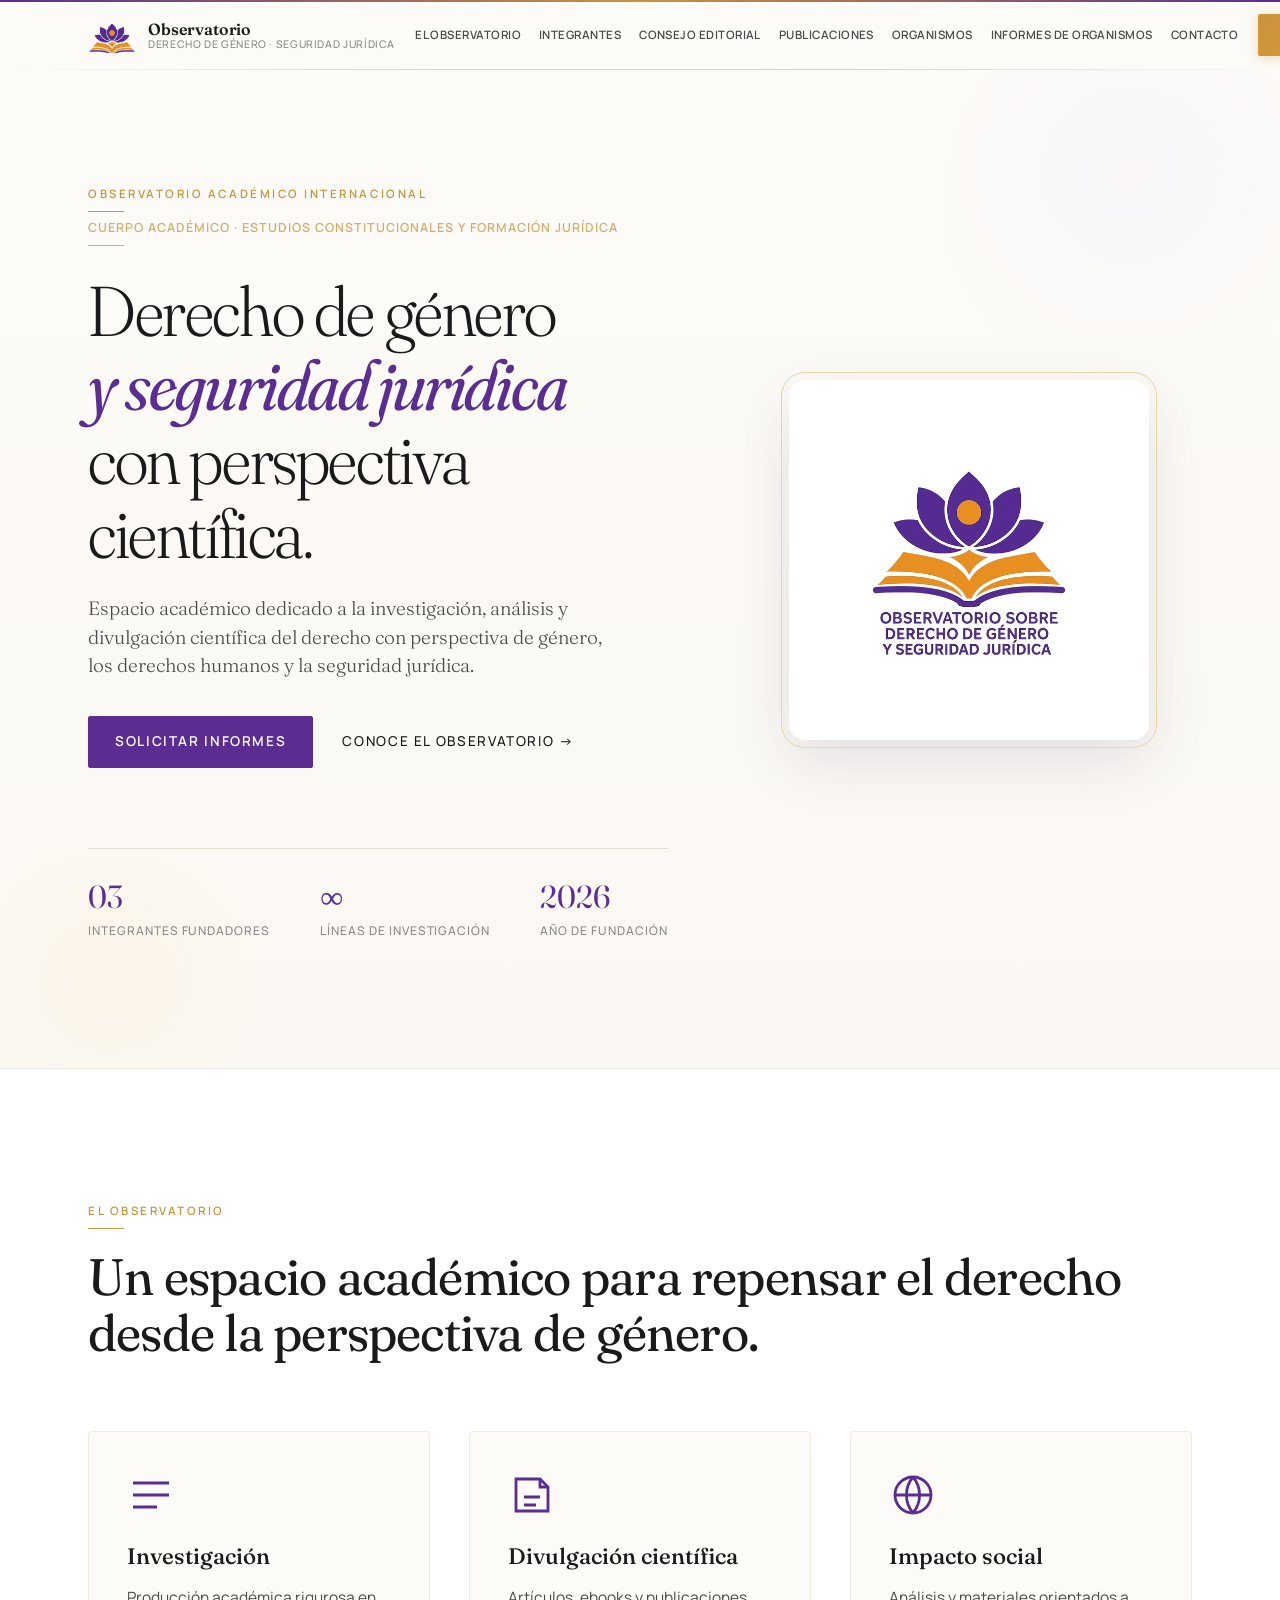
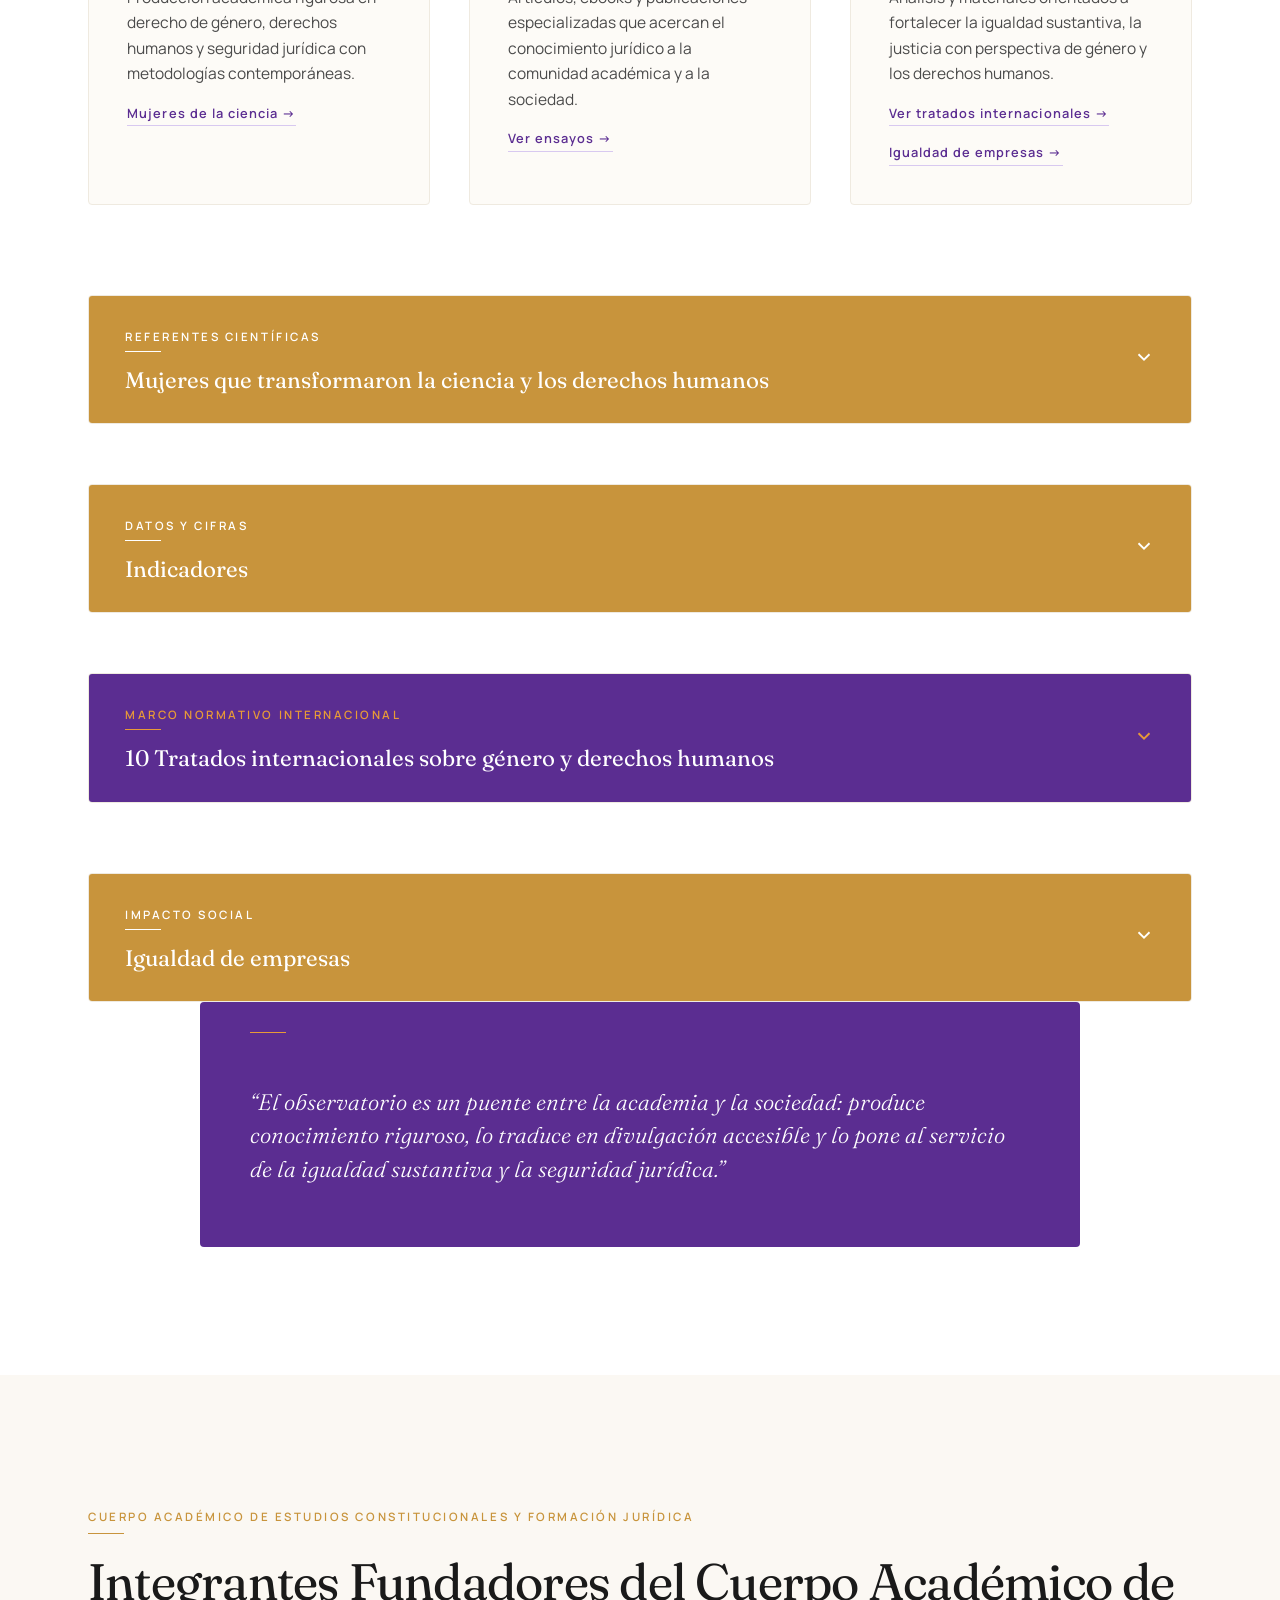
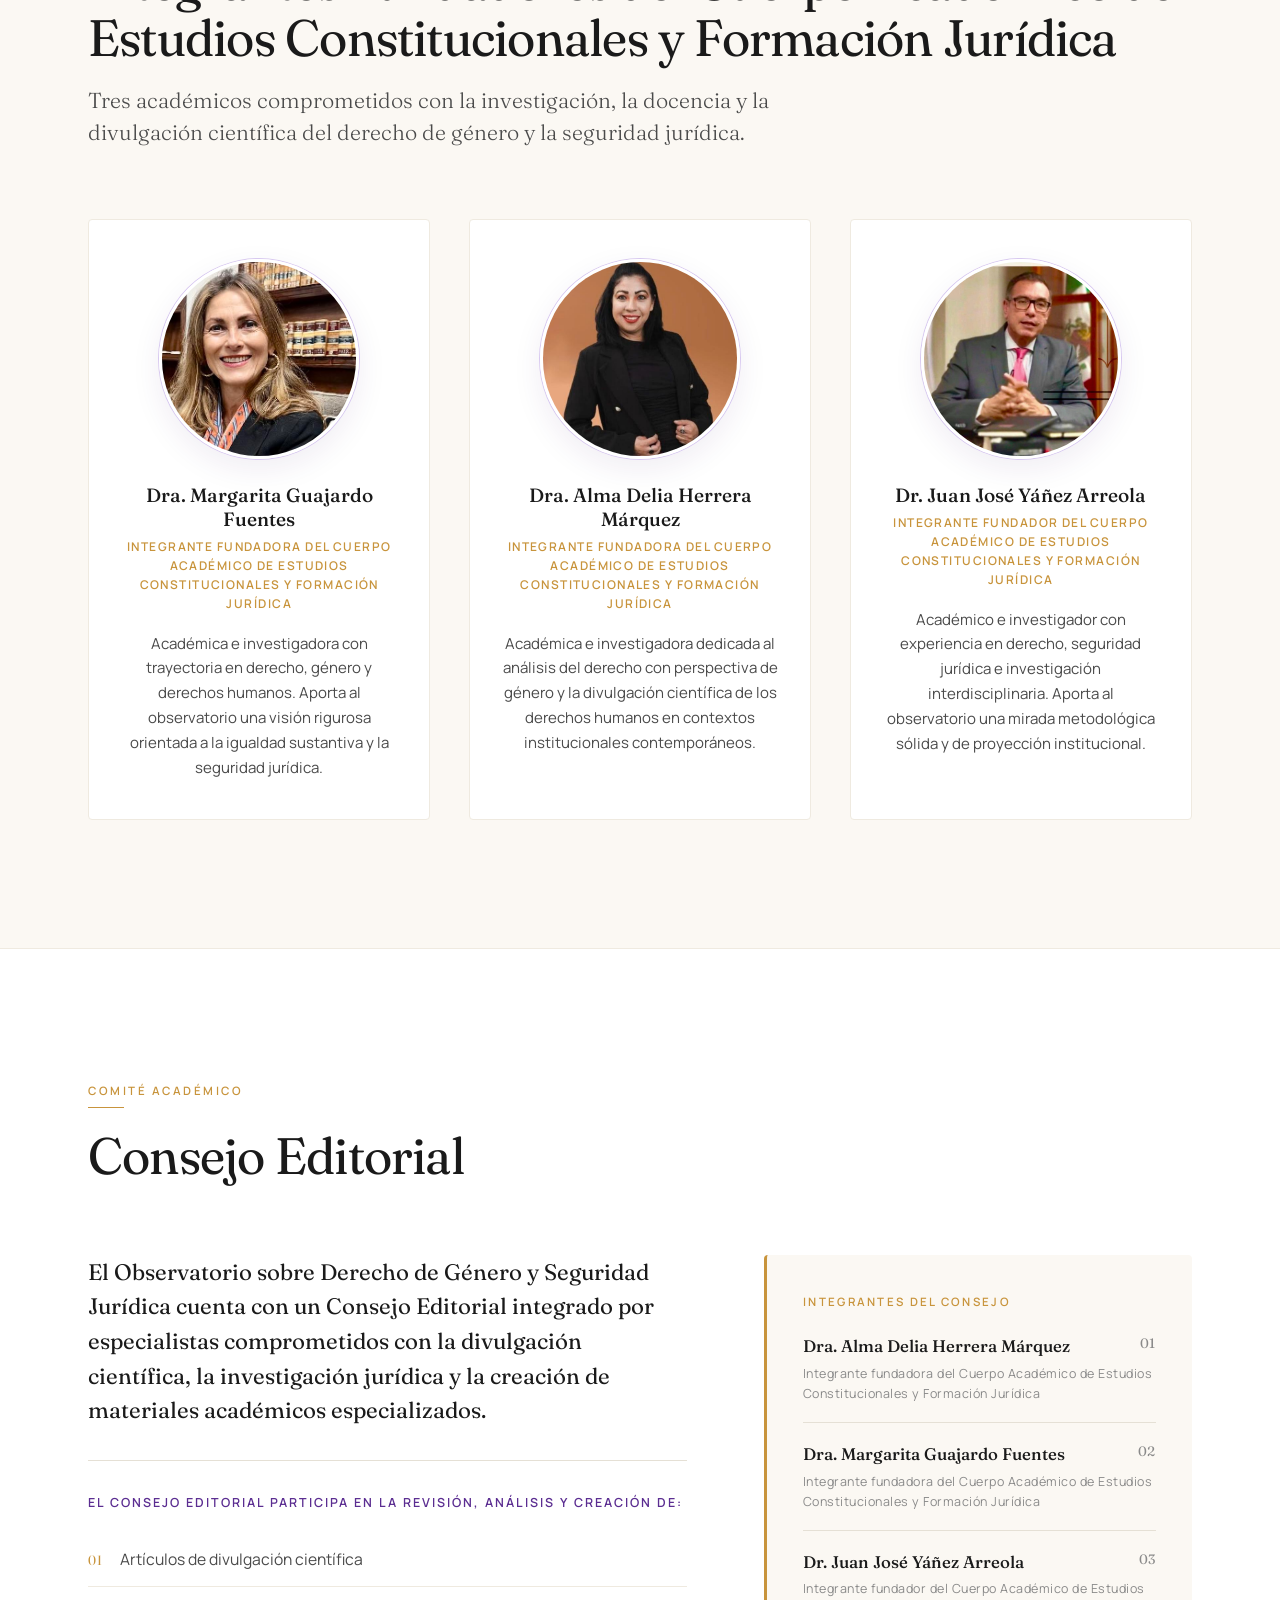
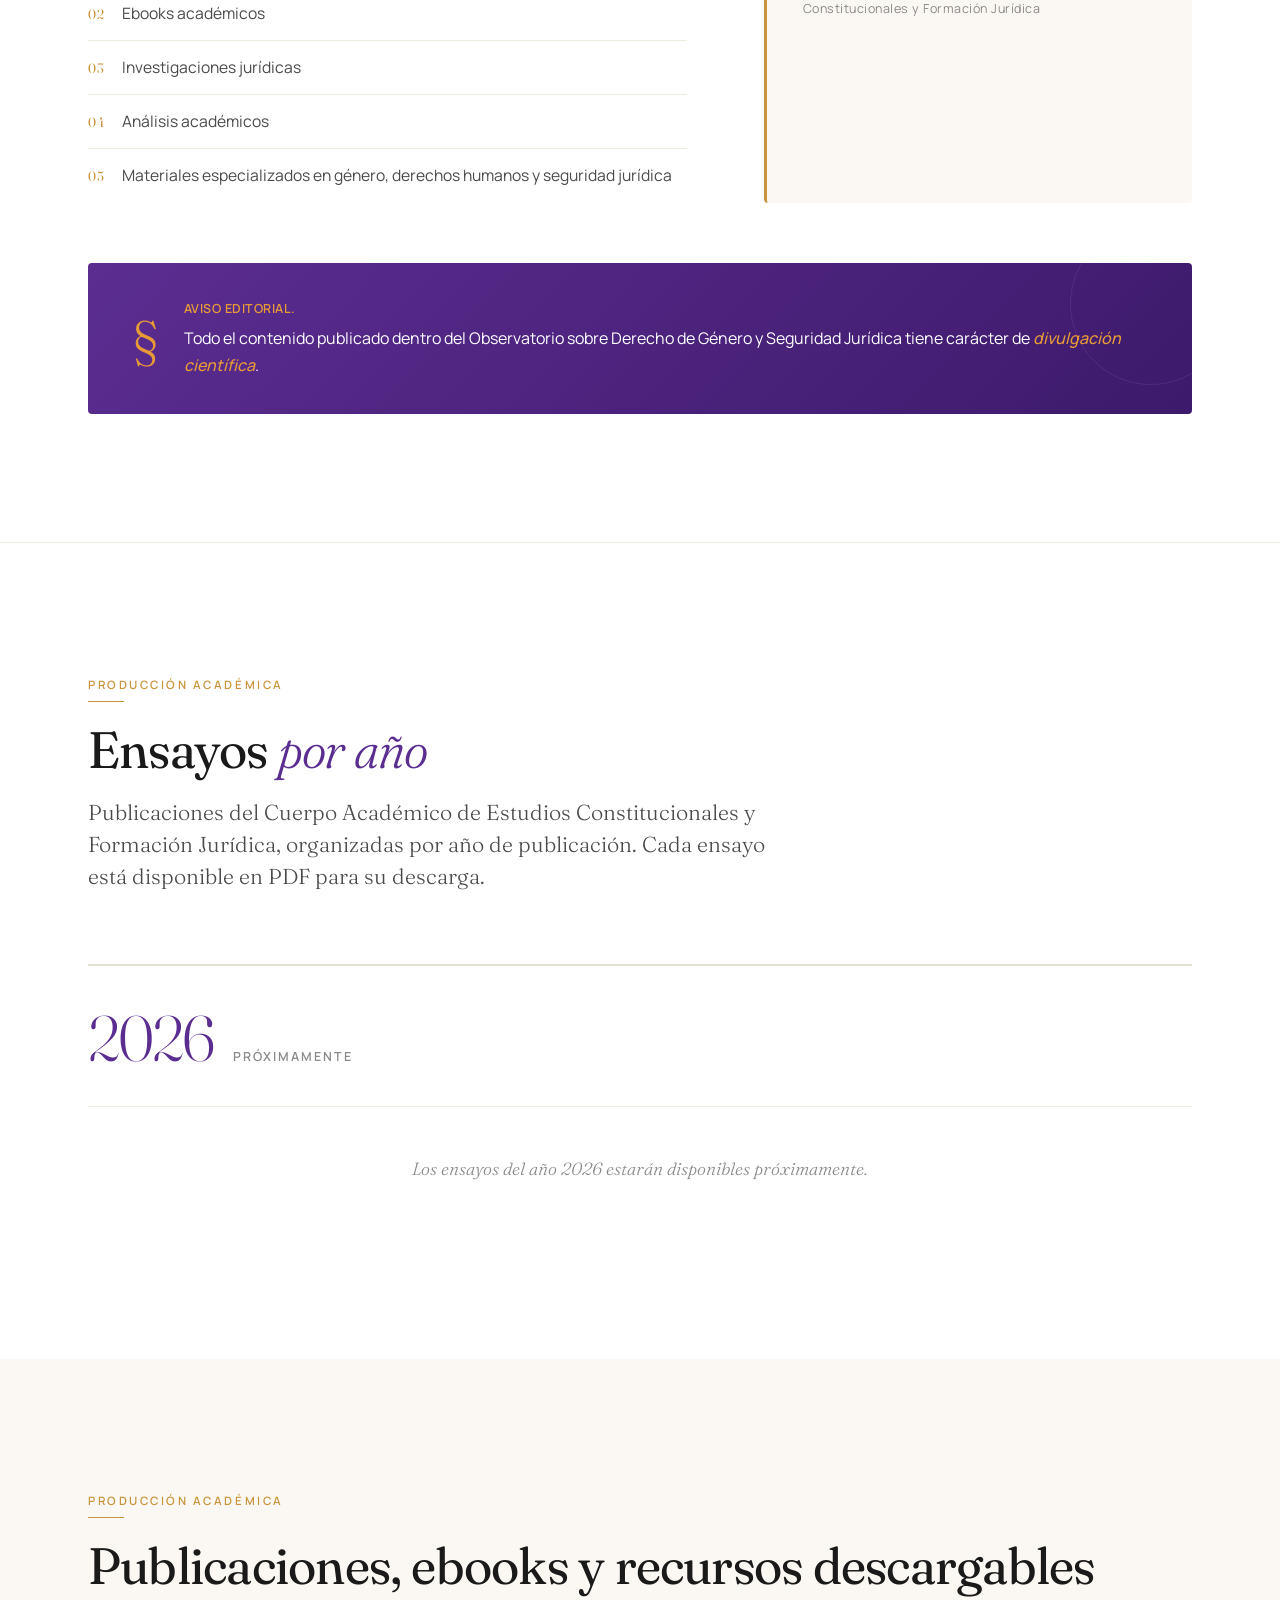
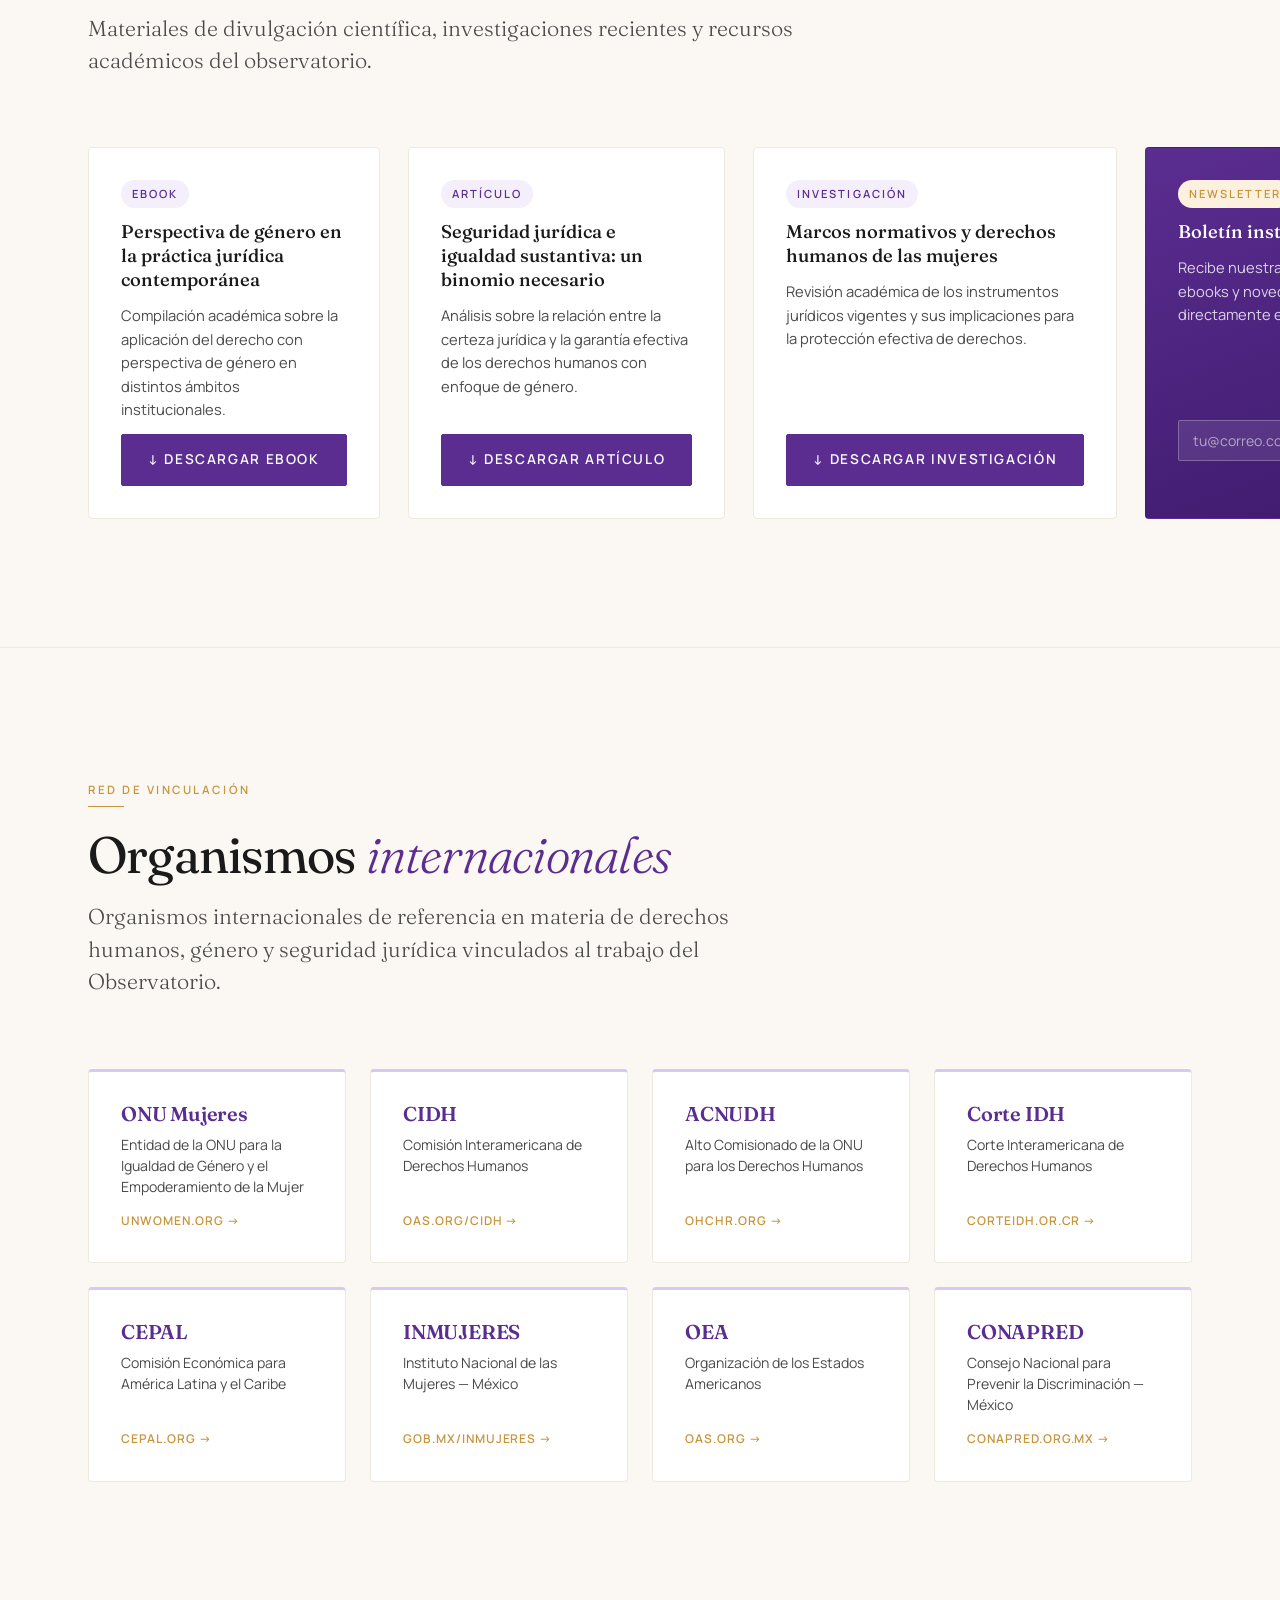
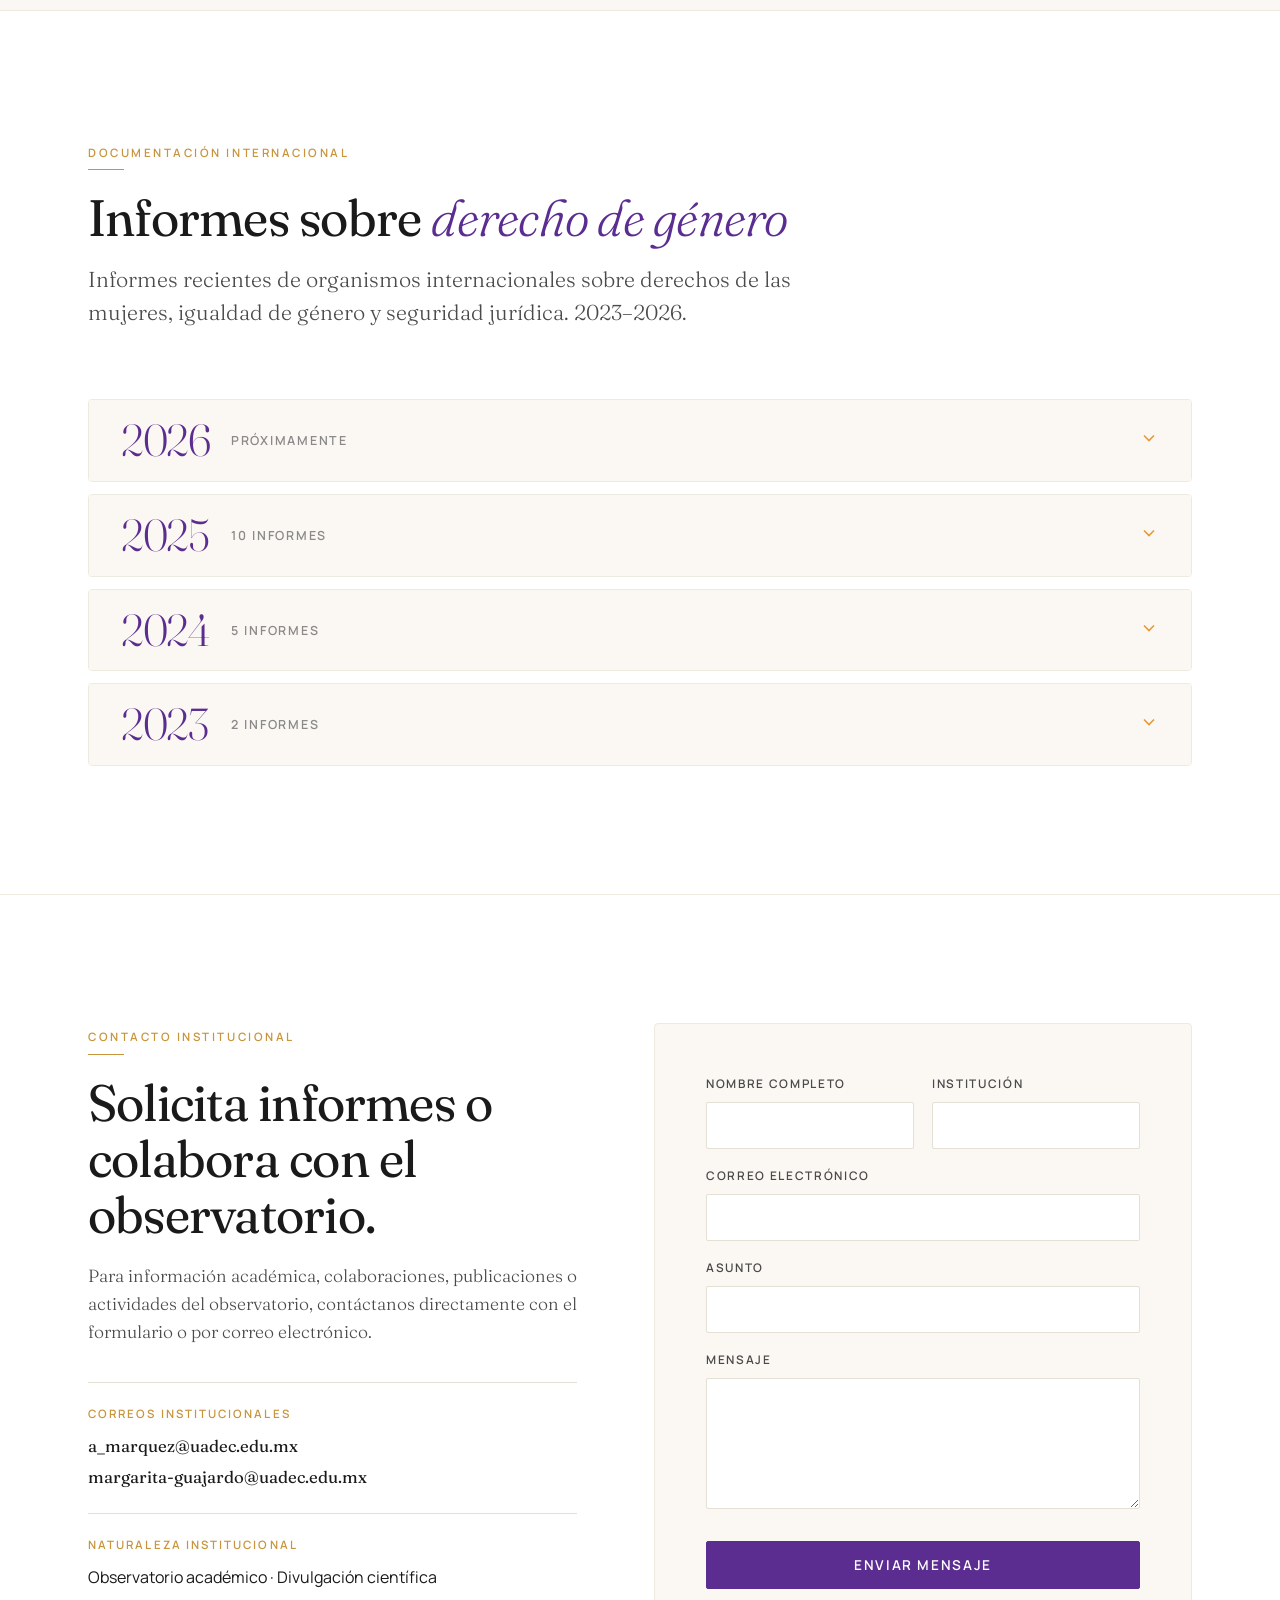
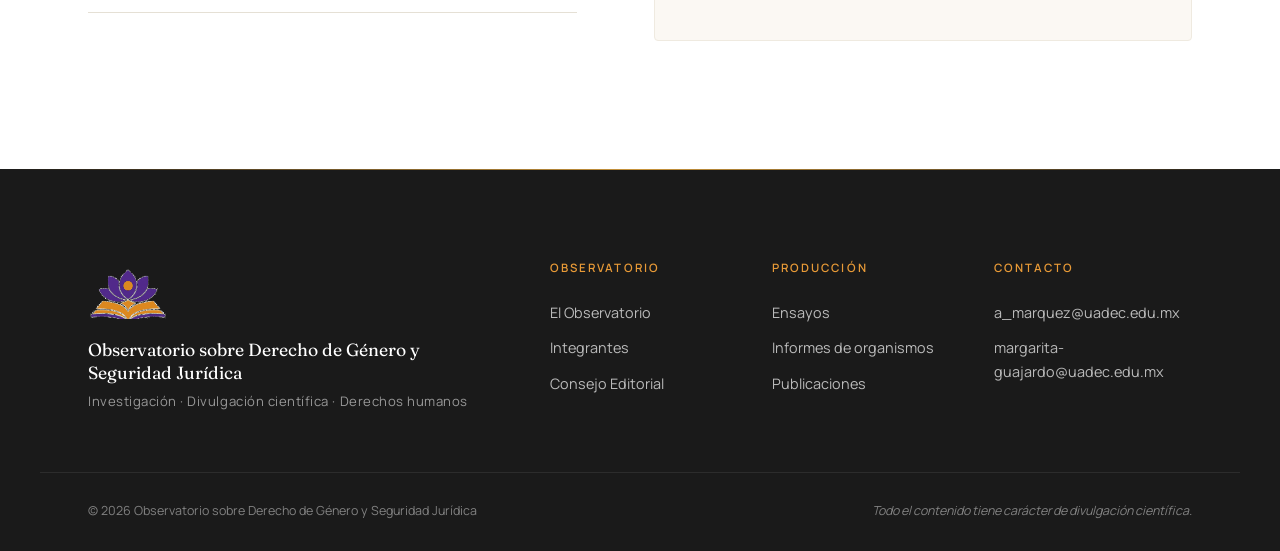
==== commit 27e3246c: "Restaurar codificación UTF-8, abrir FAQ y texto Preguntas frecuentes" ====
--- a/index.html
+++ b/index.html
@@ -1,17 +1,17 @@
-﻿<!DOCTYPE html>
+<!DOCTYPE html>
 <html lang="es">
 
 <head>
   <meta charset="UTF-8">
   <meta name="viewport" content="width=device-width, initial-scale=1.0">
-  <title>Observatorio sobre Derecho de GÃ©nero y Seguridad JurÃ­dica | MÃ©xico</title>
-  <meta name="description" content="InvestigaciÃ³n acadÃ©mica en derecho de gÃ©nero, igualdad sustantiva y seguridad jurÃ­dica en MÃ©xico. Descarga ensayos, ebooks y publicaciones especializadas gratuitas.">
-  <meta name="keywords" content="derecho de gÃ©nero MÃ©xico, perspectiva de gÃ©nero derecho, seguridad jurÃ­dica MÃ©xico, igualdad sustantiva, observatorio jurÃ­dico, investigaciÃ³n jurÃ­dica gÃ©nero, derechos humanos mujeres MÃ©xico, estudios constitucionales, formaciÃ³n jurÃ­dica, violencia de gÃ©nero derecho">
-  <meta name="author" content="Observatorio sobre Derecho de GÃ©nero y Seguridad JurÃ­dica">
+  <title>Observatorio sobre Derecho de Género y Seguridad Jurídica | México</title>
+  <meta name="description" content="Investigación académica en derecho de género, igualdad sustantiva y seguridad jurídica en México. Descarga ensayos, ebooks y publicaciones especializadas gratuitas.">
+  <meta name="keywords" content="derecho de género México, perspectiva de género derecho, seguridad jurídica México, igualdad sustantiva, observatorio jurídico, investigación jurídica género, derechos humanos mujeres México, estudios constitucionales, formación jurídica, violencia de género derecho">
+  <meta name="author" content="Observatorio sobre Derecho de Género y Seguridad Jurídica">
   <meta name="robots" content="index, follow, max-snippet:-1, max-image-preview:large, max-video-preview:-1">
   <meta name="language" content="es">
   <meta name="geo.region" content="MX">
-  <meta name="geo.placename" content="MÃ©xico">
+  <meta name="geo.placename" content="México">
 
   <!-- Google Search Console -->
   <meta name="google-site-verification" content="-BO2dCGLxgNtrT_FQZezTqGwLTBCLpjHvCdNgdGH9Yw">
@@ -21,17 +21,17 @@
 
   <!-- Open Graph / Social Media -->
   <meta property="og:type" content="website">
-  <meta property="og:title" content="Observatorio sobre Derecho de GÃ©nero y Seguridad JurÃ­dica | MÃ©xico">
-  <meta property="og:description" content="InvestigaciÃ³n acadÃ©mica en derecho de gÃ©nero, igualdad sustantiva y seguridad jurÃ­dica en MÃ©xico. Descarga ensayos y publicaciones gratuitas.">
+  <meta property="og:title" content="Observatorio sobre Derecho de Género y Seguridad Jurídica | México">
+  <meta property="og:description" content="Investigación académica en derecho de género, igualdad sustantiva y seguridad jurídica en México. Descarga ensayos y publicaciones gratuitas.">
   <meta property="og:url" content="https://marquezalma77cafe-lab.github.io/observatorio-sitio">
   <meta property="og:image" content="https://marquezalma77cafe-lab.github.io/observatorio-sitio/img/logo-oficial.png">
-  <meta property="og:site_name" content="Observatorio sobre Derecho de GÃ©nero y Seguridad JurÃ­dica">
+  <meta property="og:site_name" content="Observatorio sobre Derecho de Género y Seguridad Jurídica">
   <meta property="og:locale" content="es_MX">
 
   <!-- Twitter Card -->
   <meta name="twitter:card" content="summary_large_image">
-  <meta name="twitter:title" content="Observatorio sobre Derecho de GÃ©nero y Seguridad JurÃ­dica | MÃ©xico">
-  <meta name="twitter:description" content="InvestigaciÃ³n en derecho de gÃ©nero, igualdad sustantiva y seguridad jurÃ­dica. Publicaciones acadÃ©micas gratuitas para descargar.">
+  <meta name="twitter:title" content="Observatorio sobre Derecho de Género y Seguridad Jurídica | México">
+  <meta name="twitter:description" content="Investigación en derecho de género, igualdad sustantiva y seguridad jurídica. Publicaciones académicas gratuitas para descargar.">
   <meta name="twitter:image" content="https://marquezalma77cafe-lab.github.io/observatorio-sitio/img/logo-oficial.png">
 
   <!-- Favicon -->
@@ -45,19 +45,19 @@
 
   <link rel="stylesheet" href="styles.css">
 
-  <!-- Schema: OrganizaciÃ³n -->
+  <!-- Schema: Organización -->
   <script type="application/ld+json">
 {
   "@context": "https://schema.org",
   "@type": "Organization",
-  "name": "Observatorio sobre Derecho de GÃ©nero y Seguridad JurÃ­dica",
+  "name": "Observatorio sobre Derecho de Género y Seguridad Jurídica",
   "url": "https://marquezalma77cafe-lab.github.io/observatorio-sitio",
   "logo": "https://marquezalma77cafe-lab.github.io/observatorio-sitio/img/logo-oficial.png",
-  "description": "Observatorio acadÃ©mico independiente dedicado a la investigaciÃ³n, anÃ¡lisis y divulgaciÃ³n cientÃ­fica del derecho de gÃ©nero, la igualdad sustantiva, los derechos humanos y la seguridad jurÃ­dica en MÃ©xico.",
+  "description": "Observatorio académico independiente dedicado a la investigación, análisis y divulgación científica del derecho de género, la igualdad sustantiva, los derechos humanos y la seguridad jurídica en México.",
   "foundingDate": "2026",
-  "foundingLocation": "MÃ©xico",
-  "areaServed": ["MÃ©xico", "IberoamÃ©rica"],
-  "knowsAbout": ["Derecho de gÃ©nero", "Derechos humanos", "Seguridad jurÃ­dica", "Perspectiva de gÃ©nero", "Igualdad sustantiva", "Estudios constitucionales"],
+  "foundingLocation": "México",
+  "areaServed": ["México", "Iberoamérica"],
+  "knowsAbout": ["Derecho de género", "Derechos humanos", "Seguridad jurídica", "Perspectiva de género", "Igualdad sustantiva", "Estudios constitucionales"],
   "email": "a_marquez@uadec.edu.mx",
   "contactPoint": {
     "@type": "ContactPoint",
@@ -68,18 +68,18 @@
 }
 </script>
 
-  <!-- Schema: Sitio web con bÃºsqueda -->
+  <!-- Schema: Sitio web con búsqueda -->
   <script type="application/ld+json">
 {
   "@context": "https://schema.org",
   "@type": "WebSite",
-  "name": "Observatorio sobre Derecho de GÃ©nero y Seguridad JurÃ­dica",
+  "name": "Observatorio sobre Derecho de Género y Seguridad Jurídica",
   "url": "https://marquezalma77cafe-lab.github.io/observatorio-sitio",
-  "description": "InvestigaciÃ³n acadÃ©mica en derecho de gÃ©nero, igualdad sustantiva y seguridad jurÃ­dica en MÃ©xico",
+  "description": "Investigación académica en derecho de género, igualdad sustantiva y seguridad jurídica en México",
   "inLanguage": "es-MX",
   "about": {
     "@type": "Thing",
-    "name": "Derecho de gÃ©nero y seguridad jurÃ­dica en MÃ©xico"
+    "name": "Derecho de género y seguridad jurídica en México"
   }
 }
 </script>
@@ -91,40 +91,40 @@
     "@context": "https://schema.org",
     "@type": "Person",
     "name": "Dra. Margarita Guajardo Fuentes",
-    "jobTitle": "Investigadora acadÃ©mica",
-    "knowsAbout": ["Derecho de gÃ©nero", "Derechos humanos", "Igualdad sustantiva", "Seguridad jurÃ­dica"],
+    "jobTitle": "Investigadora académica",
+    "knowsAbout": ["Derecho de género", "Derechos humanos", "Igualdad sustantiva", "Seguridad jurídica"],
     "memberOf": {
       "@type": "Organization",
-      "name": "Observatorio sobre Derecho de GÃ©nero y Seguridad JurÃ­dica"
+      "name": "Observatorio sobre Derecho de Género y Seguridad Jurídica"
     }
   },
   {
     "@context": "https://schema.org",
     "@type": "Person",
-    "name": "Dra. Alma Delia Herrera MÃ¡rquez",
-    "jobTitle": "Investigadora acadÃ©mica",
+    "name": "Dra. Alma Delia Herrera Márquez",
+    "jobTitle": "Investigadora académica",
     "email": "a_marquez@uadec.edu.mx",
-    "knowsAbout": ["Derecho de gÃ©nero", "Perspectiva de gÃ©nero", "Derechos humanos", "DivulgaciÃ³n cientÃ­fica"],
+    "knowsAbout": ["Derecho de género", "Perspectiva de género", "Derechos humanos", "Divulgación científica"],
     "memberOf": {
       "@type": "Organization",
-      "name": "Observatorio sobre Derecho de GÃ©nero y Seguridad JurÃ­dica"
+      "name": "Observatorio sobre Derecho de Género y Seguridad Jurídica"
     }
   },
   {
     "@context": "https://schema.org",
     "@type": "Person",
-    "name": "Dr. Juan JosÃ© YÃ¡Ã±ez Arreola",
-    "jobTitle": "Investigador acadÃ©mico",
-    "knowsAbout": ["Derecho", "Seguridad jurÃ­dica", "InvestigaciÃ³n interdisciplinaria", "Estudios constitucionales"],
+    "name": "Dr. Juan José Yáñez Arreola",
+    "jobTitle": "Investigador académico",
+    "knowsAbout": ["Derecho", "Seguridad jurídica", "Investigación interdisciplinaria", "Estudios constitucionales"],
     "memberOf": {
       "@type": "Organization",
-      "name": "Observatorio sobre Derecho de GÃ©nero y Seguridad JurÃ­dica"
+      "name": "Observatorio sobre Derecho de Género y Seguridad Jurídica"
     }
   }
 ]
 </script>
 
-  <!-- Schema: FAQ â€” resultados enriquecidos en Google -->
+  <!-- Schema: FAQ — resultados enriquecidos en Google -->
   <script type="application/ld+json">
 {
   "@context": "https://schema.org",
@@ -132,42 +132,42 @@
   "mainEntity": [
     {
       "@type": "Question",
-      "name": "Â¿QuÃ© es el derecho de gÃ©nero?",
+      "name": "¿Qué es el derecho de género?",
       "acceptedAnswer": {
         "@type": "Answer",
-        "text": "El derecho de gÃ©nero es una rama del derecho que analiza las normas jurÃ­dicas desde la perspectiva de gÃ©nero, identificando cÃ³mo las leyes pueden reproducir o combatir desigualdades entre mujeres y hombres. Incorpora los estÃ¡ndares internacionales de derechos humanos para garantizar la igualdad sustantiva."
+        "text": "El derecho de género es una rama del derecho que analiza las normas jurídicas desde la perspectiva de género, identificando cómo las leyes pueden reproducir o combatir desigualdades entre mujeres y hombres. Incorpora los estándares internacionales de derechos humanos para garantizar la igualdad sustantiva."
       }
     },
     {
       "@type": "Question",
-      "name": "Â¿QuÃ© es la perspectiva de gÃ©nero en el derecho?",
+      "name": "¿Qué es la perspectiva de género en el derecho?",
       "acceptedAnswer": {
         "@type": "Answer",
-        "text": "La perspectiva de gÃ©nero en el derecho es un mÃ©todo de anÃ¡lisis jurÃ­dico que visibiliza las relaciones de poder desiguales entre gÃ©neros en la creaciÃ³n, interpretaciÃ³n y aplicaciÃ³n de las normas. Permite identificar sesgos en la ley y proponer soluciones para lograr la igualdad sustantiva."
+        "text": "La perspectiva de género en el derecho es un método de análisis jurídico que visibiliza las relaciones de poder desiguales entre géneros en la creación, interpretación y aplicación de las normas. Permite identificar sesgos en la ley y proponer soluciones para lograr la igualdad sustantiva."
       }
     },
     {
       "@type": "Question",
-      "name": "Â¿QuÃ© es la igualdad sustantiva?",
+      "name": "¿Qué es la igualdad sustantiva?",
       "acceptedAnswer": {
         "@type": "Answer",
-        "text": "La igualdad sustantiva es el principio jurÃ­dico que busca eliminar las desigualdades de facto entre personas, garantizando no solo igualdad formal ante la ley sino resultados equitativos. En MÃ©xico estÃ¡ reconocida en la ConstituciÃ³n y en la Ley General para la Igualdad entre Mujeres y Hombres."
+        "text": "La igualdad sustantiva es el principio jurídico que busca eliminar las desigualdades de facto entre personas, garantizando no solo igualdad formal ante la ley sino resultados equitativos. En México está reconocida en la Constitución y en la Ley General para la Igualdad entre Mujeres y Hombres."
       }
     },
     {
       "@type": "Question",
-      "name": "Â¿QuÃ© es la seguridad jurÃ­dica?",
+      "name": "¿Qué es la seguridad jurídica?",
       "acceptedAnswer": {
         "@type": "Answer",
-        "text": "La seguridad jurÃ­dica es el principio constitucional que garantiza a las personas certeza sobre el ordenamiento jurÃ­dico vigente, la aplicaciÃ³n predecible del derecho y la protecciÃ³n efectiva de sus derechos fundamentales por parte del Estado mexicano."
+        "text": "La seguridad jurídica es el principio constitucional que garantiza a las personas certeza sobre el ordenamiento jurídico vigente, la aplicación predecible del derecho y la protección efectiva de sus derechos fundamentales por parte del Estado mexicano."
       }
     },
     {
       "@type": "Question",
-      "name": "Â¿QuÃ© es un observatorio acadÃ©mico jurÃ­dico?",
+      "name": "¿Qué es un observatorio académico jurídico?",
       "acceptedAnswer": {
         "@type": "Answer",
-        "text": "Un observatorio acadÃ©mico jurÃ­dico es un espacio de investigaciÃ³n, anÃ¡lisis y divulgaciÃ³n cientÃ­fica especializado en temas de derecho. Produce publicaciones acadÃ©micas, ebooks y ensayos especializados orientados a la comunidad acadÃ©mica y a la sociedad, con el objetivo de fortalecer el conocimiento jurÃ­dico y el acceso a la justicia."
+        "text": "Un observatorio académico jurídico es un espacio de investigación, análisis y divulgación científica especializado en temas de derecho. Produce publicaciones académicas, ebooks y ensayos especializados orientados a la comunidad académica y a la sociedad, con el objetivo de fortalecer el conocimiento jurídico y el acceso a la justicia."
       }
     }
   ]
@@ -184,7 +184,7 @@
         <img src="img/logo-icono.png" alt="Logo Observatorio" class="brand-logo">
         <span class="brand-text">
           <span class="brand-name">Observatorio</span>
-          <span class="brand-sub">Derecho de GÃ©nero Â· Seguridad JurÃ­dica</span>
+          <span class="brand-sub">Derecho de Género · Seguridad Jurídica</span>
         </span>
       </a>
 
@@ -200,7 +200,7 @@
 
       <a href="#contacto" class="btn btn-informes">Informes</a>
 
-      <button class="menu-toggle" id="menuToggle" aria-label="Abrir menÃº" aria-expanded="false">
+      <button class="menu-toggle" id="menuToggle" aria-label="Abrir menú" aria-expanded="false">
         <span></span><span></span><span></span>
       </button>
     </div>
@@ -213,21 +213,21 @@
 
     <div class="container hero-inner">
       <div class="hero-copy">
-        <span class="eyebrow">Observatorio AcadÃ©mico Internacional</span>
-        <span class="eyebrow" style="margin-top:0.4rem;opacity:0.75;font-size:0.78rem;letter-spacing:0.08em;">Cuerpo AcadÃ©mico Â· Estudios Constitucionales y FormaciÃ³n JurÃ­dica</span>
+        <span class="eyebrow">Observatorio Académico Internacional</span>
+        <span class="eyebrow" style="margin-top:0.4rem;opacity:0.75;font-size:0.78rem;letter-spacing:0.08em;">Cuerpo Académico · Estudios Constitucionales y Formación Jurídica</span>
         <h1 class="hero-title">
-          Derecho de gÃ©nero<br>
-          <em>y seguridad jurÃ­dica</em><br>
-          con perspectiva cientÃ­fica.
+          Derecho de género<br>
+          <em>y seguridad jurídica</em><br>
+          con perspectiva científica.
         </h1>
         <p class="hero-sub">
-          Espacio acadÃ©mico dedicado a la investigaciÃ³n, anÃ¡lisis y divulgaciÃ³n
-          cientÃ­fica del derecho con perspectiva de gÃ©nero, los derechos humanos
-          y la seguridad jurÃ­dica.
+          Espacio académico dedicado a la investigación, análisis y divulgación
+          científica del derecho con perspectiva de género, los derechos humanos
+          y la seguridad jurídica.
         </p>
         <div class="hero-ctas">
           <a href="#contacto" class="btn btn-primary">Solicitar informes</a>
-          <a href="#observatorio" class="btn btn-ghost">Conoce el observatorio â†’</a>
+          <a href="#observatorio" class="btn btn-ghost">Conoce el observatorio →</a>
         </div>
 
         <div class="hero-meta">
@@ -236,12 +236,12 @@
             <span class="meta-label">Integrantes fundadores</span>
           </div>
           <div>
-            <span class="meta-num">âˆž</span>
-            <span class="meta-label">LÃ­neas de investigaciÃ³n</span>
+            <span class="meta-num">∞</span>
+            <span class="meta-label">Líneas de investigación</span>
           </div>
           <div>
             <span class="meta-num">2026</span>
-            <span class="meta-label">AÃ±o de fundaciÃ³n</span>
+            <span class="meta-label">Año de fundación</span>
           </div>
         </div>
       </div>
@@ -259,7 +259,7 @@
     <div class="container">
       <div class="section-head">
         <span class="eyebrow">El Observatorio</span>
-        <h2 class="section-title">Un espacio acadÃ©mico para repensar el derecho desde la perspectiva de gÃ©nero.</h2>
+        <h2 class="section-title">Un espacio académico para repensar el derecho desde la perspectiva de género.</h2>
       </div>
 
       <div class="pillars">
@@ -269,10 +269,10 @@
               <path d="M3 6h18M3 12h18M3 18h12" />
             </svg>
           </div>
-          <h3>InvestigaciÃ³n</h3>
-          <p>ProducciÃ³n acadÃ©mica rigurosa en derecho de gÃ©nero, derechos humanos y seguridad jurÃ­dica con metodologÃ­as
-            contemporÃ¡neas.</p>
-          <a href="#biografias" class="pillar-link" onclick="toggleBiografias(event)">Mujeres de la ciencia â†’</a>
+          <h3>Investigación</h3>
+          <p>Producción académica rigurosa en derecho de género, derechos humanos y seguridad jurídica con metodologías
+            contemporáneas.</p>
+          <a href="#biografias" class="pillar-link" onclick="toggleBiografias(event)">Mujeres de la ciencia →</a>
         </article>
 
         <article class="pillar">
@@ -283,10 +283,10 @@
               <path d="M8 13h8M8 17h6" />
             </svg>
           </div>
-          <h3>DivulgaciÃ³n cientÃ­fica</h3>
-          <p>ArtÃ­culos, ebooks y publicaciones especializadas que acercan el conocimiento jurÃ­dico a la comunidad
-            acadÃ©mica y a la sociedad.</p>
-          <a href="#ensayos" class="pillar-link">Ver ensayos â†’</a>
+          <h3>Divulgación científica</h3>
+          <p>Artículos, ebooks y publicaciones especializadas que acercan el conocimiento jurídico a la comunidad
+            académica y a la sociedad.</p>
+          <a href="#ensayos" class="pillar-link">Ver ensayos →</a>
         </article>
 
         <article class="pillar">
@@ -297,18 +297,18 @@
             </svg>
           </div>
           <h3>Impacto social</h3>
-          <p>AnÃ¡lisis y materiales orientados a fortalecer la igualdad sustantiva, la justicia con perspectiva de gÃ©nero
+          <p>Análisis y materiales orientados a fortalecer la igualdad sustantiva, la justicia con perspectiva de género
             y los derechos humanos.</p>
-          <a href="#tratados" class="pillar-link" onclick="toggleTratados(event)">Ver tratados internacionales â†’</a>
-          <a href="#igualdad-empresas" class="pillar-link" onclick="toggleIgualdadEmpresas(event)">Igualdad de empresas â†’</a>
+          <a href="#tratados" class="pillar-link" onclick="toggleTratados(event)">Ver tratados internacionales →</a>
+          <a href="#igualdad-empresas" class="pillar-link" onclick="toggleIgualdadEmpresas(event)">Igualdad de empresas →</a>
         </article>
       </div>
 
-      <!-- â”€â”€ BIOGRAFÃAS MUJERES DE LA CIENCIA â”€â”€ -->
+      <!-- ── BIOGRAFÍAS MUJERES DE LA CIENCIA ── -->
       <div class="biografias-block" id="biografias" data-open="false">
         <button class="biografias-head" onclick="toggleBiografias()" aria-expanded="false">
           <div>
-            <span class="eyebrow">Referentes CientÃ­ficas</span>
+            <span class="eyebrow">Referentes Científicas</span>
             <h3 class="biografias-title">Mujeres que transformaron la ciencia y los derechos humanos</h3>
           </div>
           <span class="tratados-chevron" aria-hidden="true">
@@ -325,11 +325,11 @@
                 <span class="bio-inicial">MC</span>
                 <div>
                   <h4 class="bio-nombre">Marie Curie</h4>
-                  <span class="bio-aÃ±o">Polonia Â· 1867â€“1934</span>
+                  <span class="bio-año">Polonia · 1867–1934</span>
                 </div>
               </div>
-              <p class="bio-texto">Primera mujer en ganar el Premio Nobel y Ãºnica persona en recibirlo en dos disciplinas cientÃ­ficas distintas â€” FÃ­sica (1903) y QuÃ­mica (1911). DescubriÃ³ los elementos polonio y radio. Pionera en investigaciÃ³n sobre radioactividad, abriÃ³ camino para generaciones de mujeres en ciencias exactas en un mundo que les cerraba las puertas de las universidades.</p>
-              <span class="bio-campo">FÃ­sica Â· QuÃ­mica</span>
+              <p class="bio-texto">Primera mujer en ganar el Premio Nobel y única persona en recibirlo en dos disciplinas científicas distintas — Física (1903) y Química (1911). Descubrió los elementos polonio y radio. Pionera en investigación sobre radioactividad, abrió camino para generaciones de mujeres en ciencias exactas en un mundo que les cerraba las puertas de las universidades.</p>
+              <span class="bio-campo">Física · Química</span>
             </article>
 
             <article class="bio-card">
@@ -337,11 +337,11 @@
                 <span class="bio-inicial">RF</span>
                 <div>
                   <h4 class="bio-nombre">Rosalind Franklin</h4>
-                  <span class="bio-aÃ±o">Reino Unido Â· 1920â€“1958</span>
+                  <span class="bio-año">Reino Unido · 1920–1958</span>
                 </div>
               </div>
-              <p class="bio-texto">QuÃ­mica y cristalÃ³grafa cuya fotografÃ­a de rayos X del ADN â€” conocida como la "FotografÃ­a 51" â€” fue fundamental para descubrir la estructura de doble hÃ©lice del ADN. Su contribuciÃ³n fue ignorada durante dÃ©cadas y el Nobel fue otorgado a sus colegas masculinos. Su caso es referente histÃ³rico del sesgo de gÃ©nero en la ciencia.</p>
-              <span class="bio-campo">BiologÃ­a molecular Â· QuÃ­mica</span>
+              <p class="bio-texto">Química y cristalógrafa cuya fotografía de rayos X del ADN — conocida como la "Fotografía 51" — fue fundamental para descubrir la estructura de doble hélice del ADN. Su contribución fue ignorada durante décadas y el Nobel fue otorgado a sus colegas masculinos. Su caso es referente histórico del sesgo de género en la ciencia.</p>
+              <span class="bio-campo">Biología molecular · Química</span>
             </article>
 
             <article class="bio-card">
@@ -349,11 +349,11 @@
                 <span class="bio-inicial">MM</span>
                 <div>
                   <h4 class="bio-nombre">Matilde Montoya</h4>
-                  <span class="bio-aÃ±o">MÃ©xico Â· 1859â€“1938</span>
+                  <span class="bio-año">México · 1859–1938</span>
                 </div>
               </div>
-              <p class="bio-texto">Primera mujer mexicana en obtener el tÃ­tulo de mÃ©dica cirujana en 1887, en una Ã©poca en que las leyes impedÃ­an a las mujeres estudiar medicina. Tuvo que luchar judicialmente para que el presidente Porfirio DÃ­az firmara un decreto especial que le permitiera graduarse. Su batalla legal es un hito en la historia de los derechos de las mujeres en MÃ©xico.</p>
-              <span class="bio-campo">Medicina Â· Derechos de las mujeres</span>
+              <p class="bio-texto">Primera mujer mexicana en obtener el título de médica cirujana en 1887, en una época en que las leyes impedían a las mujeres estudiar medicina. Tuvo que luchar judicialmente para que el presidente Porfirio Díaz firmara un decreto especial que le permitiera graduarse. Su batalla legal es un hito en la historia de los derechos de las mujeres en México.</p>
+              <span class="bio-campo">Medicina · Derechos de las mujeres</span>
             </article>
 
             <article class="bio-card">
@@ -361,11 +361,11 @@
                 <span class="bio-inicial">AL</span>
                 <div>
                   <h4 class="bio-nombre">Ada Lovelace</h4>
-                  <span class="bio-aÃ±o">Reino Unido Â· 1815â€“1852</span>
+                  <span class="bio-año">Reino Unido · 1815–1852</span>
                 </div>
               </div>
-              <p class="bio-texto">MatemÃ¡tica considerada la primera programadora de la historia. ColaborÃ³ con Charles Babbage en la MÃ¡quina AnalÃ­tica y desarrollÃ³ el primer algoritmo diseÃ±ado para ser procesado por una mÃ¡quina. VisionÃ³ el potencial de las computadoras mÃ¡s allÃ¡ del cÃ¡lculo numÃ©rico, anticipando conceptos que definen la informÃ¡tica moderna mÃ¡s de un siglo despuÃ©s.</p>
-              <span class="bio-campo">MatemÃ¡ticas Â· ComputaciÃ³n</span>
+              <p class="bio-texto">Matemática considerada la primera programadora de la historia. Colaboró con Charles Babbage en la Máquina Analítica y desarrolló el primer algoritmo diseñado para ser procesado por una máquina. Visionó el potencial de las computadoras más allá del cálculo numérico, anticipando conceptos que definen la informática moderna más de un siglo después.</p>
+              <span class="bio-campo">Matemáticas · Computación</span>
             </article>
 
             <article class="bio-card">
@@ -373,30 +373,30 @@
                 <span class="bio-inicial">RL</span>
                 <div>
                   <h4 class="bio-nombre">Rita Levi-Montalcini</h4>
-                  <span class="bio-aÃ±o">Italia Â· 1909â€“2012</span>
+                  <span class="bio-año">Italia · 1909–2012</span>
                 </div>
               </div>
-              <p class="bio-texto">NeurÃ³loga italiana que descubriÃ³ el Factor de Crecimiento Nervioso (NGF), lo que le valiÃ³ el Premio Nobel de FisiologÃ­a o Medicina en 1986. ContinuÃ³ investigando activamente hasta los 100 aÃ±os. RealizÃ³ sus primeras investigaciones clandestinamente durante la Segunda Guerra Mundial, cuando las leyes raciales italianas le prohibÃ­an trabajar por ser judÃ­a.</p>
-              <span class="bio-campo">Neurociencia Â· Medicina</span>
+              <p class="bio-texto">Neuróloga italiana que descubrió el Factor de Crecimiento Nervioso (NGF), lo que le valió el Premio Nobel de Fisiología o Medicina en 1986. Continuó investigando activamente hasta los 100 años. Realizó sus primeras investigaciones clandestinamente durante la Segunda Guerra Mundial, cuando las leyes raciales italianas le prohibían trabajar por ser judía.</p>
+              <span class="bio-campo">Neurociencia · Medicina</span>
             </article>
 
             <article class="bio-card">
               <div class="bio-header">
                 <span class="bio-inicial">MS</span>
                 <div>
-                  <h4 class="bio-nombre">MarÃ­a AsunciÃ³n Sandoval de Zarco</h4>
-                  <span class="bio-aÃ±o">MÃ©xico Â· 1861â€“1901</span>
+                  <h4 class="bio-nombre">María Asunción Sandoval de Zarco</h4>
+                  <span class="bio-año">México · 1861–1901</span>
                 </div>
               </div>
-              <p class="bio-texto">Primera mujer en obtener un tÃ­tulo de abogada en MÃ©xico, en 1892, en la Escuela Nacional de Jurisprudencia. ViviÃ³ en una Ã©poca en que el derecho era considerado territorio exclusivamente masculino. Su graduaciÃ³n representÃ³ una ruptura histÃ³rica con las normas que excluÃ­an a las mujeres del ejercicio jurÃ­dico, abriendo la puerta para la participaciÃ³n femenina en el derecho y la justicia en nuestro paÃ­s.</p>
-              <span class="bio-campo">Derecho Â· Primera abogada de MÃ©xico</span>
+              <p class="bio-texto">Primera mujer en obtener un título de abogada en México, en 1892, en la Escuela Nacional de Jurisprudencia. Vivió en una época en que el derecho era considerado territorio exclusivamente masculino. Su graduación representó una ruptura histórica con las normas que excluían a las mujeres del ejercicio jurídico, abriendo la puerta para la participación femenina en el derecho y la justicia en nuestro país.</p>
+              <span class="bio-campo">Derecho · Primera abogada de México</span>
             </article>
 
           </div>
         </div>
       </div>
 
-      <!-- â”€â”€ INDICADORES â”€â”€ -->
+      <!-- ── INDICADORES ── -->
       <div class="indicadores-block" id="indicadores" data-open="false">
         <button class="indicadores-head" onclick="toggleIndicadores()" aria-expanded="false">
           <div>
@@ -411,17 +411,17 @@
         </button>
         <div class="indicadores-content" id="indicadores-content">
           <div class="indicadores-empty">
-            <p>Los indicadores estarÃ¡n disponibles prÃ³ximamente.</p>
-          </div>
-        </div>
-      </div>
-
-      <!-- â”€â”€ TRATADOS INTERNACIONALES â”€â”€ -->
+            <p>Los indicadores estarán disponibles próximamente.</p>
+          </div>
+        </div>
+      </div>
+
+      <!-- ── TRATADOS INTERNACIONALES ── -->
       <div class="tratados-block" id="tratados" data-open="false">
         <button class="tratados-head" onclick="toggleTratados()" aria-expanded="false" aria-controls="tratados-lista">
           <div>
             <span class="eyebrow">Marco Normativo Internacional</span>
-            <h3 class="tratados-title">10 Tratados internacionales sobre gÃ©nero y derechos humanos</h3>
+            <h3 class="tratados-title">10 Tratados internacionales sobre género y derechos humanos</h3>
           </div>
           <span class="tratados-chevron" aria-hidden="true">
             <svg viewBox="0 0 24 24" fill="none" stroke="currentColor" stroke-width="2" width="22" height="22">
@@ -434,106 +434,106 @@
             <a href="https://www.ohchr.org/es/instruments-mechanisms/instruments/convention-elimination-all-forms-discrimination-against-women" target="_blank" rel="noopener">
               <span class="tratado-num">01</span>
               <span class="tratado-info">
-                <strong>CEDAW</strong> â€” ConvenciÃ³n sobre la EliminaciÃ³n de Todas las Formas de DiscriminaciÃ³n contra la Mujer
-                <em>ONU Â· 1979</em>
+                <strong>CEDAW</strong> — Convención sobre la Eliminación de Todas las Formas de Discriminación contra la Mujer
+                <em>ONU · 1979</em>
               </span>
-              <span class="tratado-ext">â†—</span>
+              <span class="tratado-ext">↗</span>
             </a>
           </li>
           <li>
             <a href="https://www.oas.org/es/mesecvi/convencion.asp" target="_blank" rel="noopener">
               <span class="tratado-num">02</span>
               <span class="tratado-info">
-                <strong>ConvenciÃ³n de BelÃ©m do ParÃ¡</strong> â€” ConvenciÃ³n Interamericana para Prevenir, Sancionar y Erradicar la Violencia contra la Mujer
-                <em>OEA Â· 1994</em>
+                <strong>Convención de Belém do Pará</strong> — Convención Interamericana para Prevenir, Sancionar y Erradicar la Violencia contra la Mujer
+                <em>OEA · 1994</em>
               </span>
-              <span class="tratado-ext">â†—</span>
+              <span class="tratado-ext">↗</span>
             </a>
           </li>
           <li>
             <a href="https://www.un.org/es/about-us/universal-declaration-of-human-rights" target="_blank" rel="noopener">
               <span class="tratado-num">03</span>
               <span class="tratado-info">
-                <strong>DeclaraciÃ³n Universal de Derechos Humanos</strong>
-                <em>ONU Â· 1948</em>
+                <strong>Declaración Universal de Derechos Humanos</strong>
+                <em>ONU · 1948</em>
               </span>
-              <span class="tratado-ext">â†—</span>
+              <span class="tratado-ext">↗</span>
             </a>
           </li>
           <li>
             <a href="https://www.ohchr.org/es/instruments-mechanisms/instruments/international-covenant-civil-and-political-rights" target="_blank" rel="noopener">
               <span class="tratado-num">04</span>
               <span class="tratado-info">
-                <strong>Pacto Internacional de Derechos Civiles y PolÃ­ticos</strong>
-                <em>ONU Â· 1966</em>
+                <strong>Pacto Internacional de Derechos Civiles y Políticos</strong>
+                <em>ONU · 1966</em>
               </span>
-              <span class="tratado-ext">â†—</span>
+              <span class="tratado-ext">↗</span>
             </a>
           </li>
           <li>
             <a href="https://www.ohchr.org/es/instruments-mechanisms/instruments/international-covenant-economic-social-and-cultural-rights" target="_blank" rel="noopener">
               <span class="tratado-num">05</span>
               <span class="tratado-info">
-                <strong>Pacto Internacional de Derechos EconÃ³micos, Sociales y Culturales</strong>
-                <em>ONU Â· 1966</em>
+                <strong>Pacto Internacional de Derechos Económicos, Sociales y Culturales</strong>
+                <em>ONU · 1966</em>
               </span>
-              <span class="tratado-ext">â†—</span>
+              <span class="tratado-ext">↗</span>
             </a>
           </li>
           <li>
             <a href="https://www.oas.org/dil/esp/tratados_b-32_convencion_americana_sobre_derechos_humanos.htm" target="_blank" rel="noopener">
               <span class="tratado-num">06</span>
               <span class="tratado-info">
-                <strong>ConvenciÃ³n Americana sobre Derechos Humanos</strong> â€” Pacto de San JosÃ©
-                <em>OEA Â· 1969</em>
+                <strong>Convención Americana sobre Derechos Humanos</strong> — Pacto de San José
+                <em>OEA · 1969</em>
               </span>
-              <span class="tratado-ext">â†—</span>
+              <span class="tratado-ext">↗</span>
             </a>
           </li>
           <li>
             <a href="https://www.oas.org/juridico/spanish/tratados/a-52.html" target="_blank" rel="noopener">
               <span class="tratado-num">07</span>
               <span class="tratado-info">
-                <strong>Protocolo de San Salvador</strong> â€” Protocolo Adicional a la CADH en materia de DESC
-                <em>OEA Â· 1988</em>
+                <strong>Protocolo de San Salvador</strong> — Protocolo Adicional a la CADH en materia de DESC
+                <em>OEA · 1988</em>
               </span>
-              <span class="tratado-ext">â†—</span>
+              <span class="tratado-ext">↗</span>
             </a>
           </li>
           <li>
             <a href="https://www.un.org/womenwatch/daw/beijing/pdf/BDPfA%20S.pdf" target="_blank" rel="noopener">
               <span class="tratado-num">08</span>
               <span class="tratado-info">
-                <strong>Plataforma de AcciÃ³n de Beijing</strong> â€” IV Conferencia Mundial sobre la Mujer
-                <em>ONU Â· 1995</em>
+                <strong>Plataforma de Acción de Beijing</strong> — IV Conferencia Mundial sobre la Mujer
+                <em>ONU · 1995</em>
               </span>
-              <span class="tratado-ext">â†—</span>
+              <span class="tratado-ext">↗</span>
             </a>
           </li>
           <li>
             <a href="https://www.ohchr.org/es/instruments-mechanisms/instruments/declaration-elimination-violence-against-women" target="_blank" rel="noopener">
               <span class="tratado-num">09</span>
               <span class="tratado-info">
-                <strong>DeclaraciÃ³n sobre la EliminaciÃ³n de la Violencia contra la Mujer</strong>
-                <em>ONU Â· 1993</em>
+                <strong>Declaración sobre la Eliminación de la Violencia contra la Mujer</strong>
+                <em>ONU · 1993</em>
               </span>
-              <span class="tratado-ext">â†—</span>
+              <span class="tratado-ext">↗</span>
             </a>
           </li>
           <li>
             <a href="https://www.un.org/sustainabledevelopment/es/gender-equality/" target="_blank" rel="noopener">
               <span class="tratado-num">10</span>
               <span class="tratado-info">
-                <strong>Agenda 2030 â€” ODS 5: Igualdad de GÃ©nero</strong>
-                <em>ONU Â· 2015</em>
+                <strong>Agenda 2030 — ODS 5: Igualdad de Género</strong>
+                <em>ONU · 2015</em>
               </span>
-              <span class="tratado-ext">â†—</span>
+              <span class="tratado-ext">↗</span>
             </a>
           </li>
         </ol>
       </div>
 
-      <!-- â”€â”€ IGUALDAD DE EMPRESAS â”€â”€ -->
+      <!-- ── IGUALDAD DE EMPRESAS ── -->
       <div class="igualdad-empresas-block" id="igualdad-empresas" data-open="false">
         <button class="igualdad-empresas-head" onclick="toggleIgualdadEmpresas()" aria-expanded="false">
           <div>
@@ -548,128 +548,128 @@
         </button>
         <div class="igualdad-empresas-content" id="igualdad-empresas-content">
           <div class="faq-intro">
-            <p>Marco jurÃ­dico laboral con perspectiva de gÃ©nero aplicable a las empresas en MÃ©xico.</p>
+            <p>Preguntas frecuentes</p>
           </div>
           <div class="faq-list">
 
             <div class="faq-item" data-open="true">
               <button class="faq-q" onclick="toggleFaq(this)">
-                <span>1. Â¿QuÃ© es la igualdad sustantiva en el Ã¡mbito laboral empresarial?</span>
-                <span class="faq-chevron"><svg viewBox="0 0 24 24" fill="none" stroke="currentColor" stroke-width="2" width="18" height="18"><path d="M6 9l6 6 6-6"/></svg></span>
-              </button>
-              <div class="faq-a"><p>La igualdad sustantiva es el principio jurÃ­dico que busca eliminar las desigualdades de hecho entre mujeres y hombres dentro de la empresa, garantizando no solo igualdad formal ante la ley, sino resultados equitativos reales. En MÃ©xico estÃ¡ reconocida en el artÃ­culo 4.Â° constitucional y en los artÃ­culos 56 y 57 de la Ley Federal del Trabajo (LFT), que obligan a los patrones a asegurar condiciones de trabajo proporcionales e iguales para trabajos iguales, sin distinciÃ³n de sexo o gÃ©nero.</p></div>
-            </div>
-
-            <div class="faq-item" data-open="true">
-              <button class="faq-q" onclick="toggleFaq(this)">
-                <span>2. Â¿QuÃ© establece el artÃ­culo 123 constitucional sobre igualdad de gÃ©nero en el trabajo?</span>
-                <span class="faq-chevron"><svg viewBox="0 0 24 24" fill="none" stroke="currentColor" stroke-width="2" width="18" height="18"><path d="M6 9l6 6 6-6"/></svg></span>
-              </button>
-              <div class="faq-a"><p>El artÃ­culo 123 de la ConstituciÃ³n PolÃ­tica de los Estados Unidos Mexicanos, reformado en noviembre de 2024, consagra expresamente la igualdad sustantiva y la perspectiva de gÃ©nero como principios rectores del derecho del trabajo. ProhÃ­be la discriminaciÃ³n salarial por razÃ³n de gÃ©nero y establece la obligaciÃ³n del Estado de garantizar condiciones laborales que permitan a las mujeres el ejercicio pleno de sus derechos, incluyendo la erradicaciÃ³n de la brecha salarial.</p></div>
-            </div>
-
-            <div class="faq-item" data-open="true">
-              <button class="faq-q" onclick="toggleFaq(this)">
-                <span>3. Â¿QuÃ© obligaciones impone la Ley Federal del Trabajo a los patrones en materia de gÃ©nero?</span>
-                <span class="faq-chevron"><svg viewBox="0 0 24 24" fill="none" stroke="currentColor" stroke-width="2" width="18" height="18"><path d="M6 9l6 6 6-6"/></svg></span>
-              </button>
-              <div class="faq-a"><p>La LFT obliga a los patrones a: garantizar igual salario por trabajo de igual valor (art. 86); prohibir cualquier discriminaciÃ³n por sexo, gÃ©nero, embarazo o responsabilidades familiares (art. 3.Â°); implementar protocolos contra el hostigamiento y acoso sexual (art. 132, fracc. XXXI); otorgar licencias de maternidad y paternidad; y establecer mecanismos internos de denuncia. El incumplimiento puede derivar en multas de hasta 5,000 veces la Unidad de Medida y ActualizaciÃ³n (UMA).</p></div>
-            </div>
-
-            <div class="faq-item" data-open="true">
-              <button class="faq-q" onclick="toggleFaq(this)">
-                <span>4. Â¿QuÃ© es la NMX-R-025-SCFI-2015 y quÃ© beneficios otorga a las empresas?</span>
-                <span class="faq-chevron"><svg viewBox="0 0 24 24" fill="none" stroke="currentColor" stroke-width="2" width="18" height="18"><path d="M6 9l6 6 6-6"/></svg></span>
-              </button>
-              <div class="faq-a"><p>La Norma Mexicana NMX-R-025-SCFI-2015 en Igualdad Laboral y No DiscriminaciÃ³n es un mecanismo de adopciÃ³n voluntaria que reconoce a los centros de trabajo con prÃ¡cticas que favorecen el desarrollo integral del personal. Sus ejes principales son: igualdad salarial, reclutamiento sin discriminaciÃ³n, conciliaciÃ³n trabajo-familia, clima laboral libre de violencia y accesibilidad. Las empresas certificadas obtienen ventajas en licitaciones pÃºblicas y mejoran su reputaciÃ³n institucional.</p></div>
-            </div>
-
-            <div class="faq-item" data-open="true">
-              <button class="faq-q" onclick="toggleFaq(this)">
-                <span>5. Â¿Es obligatoria la certificaciÃ³n en la NMX-R-025 para todas las empresas?</span>
-                <span class="faq-chevron"><svg viewBox="0 0 24 24" fill="none" stroke="currentColor" stroke-width="2" width="18" height="18"><path d="M6 9l6 6 6-6"/></svg></span>
-              </button>
-              <div class="faq-a"><p>La certificaciÃ³n NMX-R-025 es de adopciÃ³n voluntaria para el sector privado. Sin embargo, para empresas que participan en contratos o licitaciones con el gobierno federal, contar con esta certificaciÃ³n puede ser un requisito o criterio de evaluaciÃ³n preferente. En el sector pÃºblico, diversas dependencias han hecho obligatoria su implementaciÃ³n como parte de las polÃ­ticas de igualdad laboral impulsadas por el INMUJERES y la STPS.</p></div>
-            </div>
-
-            <div class="faq-item" data-open="true">
-              <button class="faq-q" onclick="toggleFaq(this)">
-                <span>6. Â¿QuÃ© es la NOM-035-STPS-2018 y cÃ³mo se vincula con la perspectiva de gÃ©nero?</span>
-                <span class="faq-chevron"><svg viewBox="0 0 24 24" fill="none" stroke="currentColor" stroke-width="2" width="18" height="18"><path d="M6 9l6 6 6-6"/></svg></span>
-              </button>
-              <div class="faq-a"><p>La NOM-035-STPS-2018 sobre Factores de Riesgo Psicosocial en el Trabajo es de cumplimiento obligatorio para todas las empresas en MÃ©xico. Desde la perspectiva de gÃ©nero, esta norma obliga a identificar y prevenir entornos organizacionales desfavorables que afectan desproporcionadamente a las mujeres, como el acoso laboral, la carga de trabajo excesiva y las jornadas extenuantes. Su aplicaciÃ³n con perspectiva de gÃ©nero permite detectar y corregir desigualdades estructurales dentro de la organizaciÃ³n.</p></div>
-            </div>
-
-            <div class="faq-item" data-open="true">
-              <button class="faq-q" onclick="toggleFaq(this)">
-                <span>7. Â¿QuÃ© dice la ley sobre la igualdad salarial entre hombres y mujeres?</span>
-                <span class="faq-chevron"><svg viewBox="0 0 24 24" fill="none" stroke="currentColor" stroke-width="2" width="18" height="18"><path d="M6 9l6 6 6-6"/></svg></span>
-              </button>
-              <div class="faq-a"><p>El artÃ­culo 86 de la LFT establece el principio de "a trabajo igual, salario igual", sin distinciÃ³n de gÃ©nero. La reforma constitucional de 2024 reforzÃ³ este principio al elevar a rango constitucional la prohibiciÃ³n de la brecha salarial por razones de gÃ©nero. Adicionalmente, la iniciativa de Ley General de Igualdad Salarial presentada en 2025 propone la obligaciÃ³n de realizar auditorÃ­as salariales cada dos aÃ±os y publicar reportes de transparencia sobre las remuneraciones por gÃ©nero.</p></div>
-            </div>
-
-            <div class="faq-item" data-open="true">
-              <button class="faq-q" onclick="toggleFaq(this)">
-                <span>8. Â¿QuÃ© es la brecha salarial de gÃ©nero y cÃ³mo debe atenderse en la empresa?</span>
-                <span class="faq-chevron"><svg viewBox="0 0 24 24" fill="none" stroke="currentColor" stroke-width="2" width="18" height="18"><path d="M6 9l6 6 6-6"/></svg></span>
-              </button>
-              <div class="faq-a"><p>La brecha salarial de gÃ©nero es la diferencia porcentual entre el salario promedio de hombres y mujeres en una organizaciÃ³n. En MÃ©xico, segÃºn datos de la OIT (2025), esta brecha persiste en todos los sectores productivos. Para atenderla, las empresas deben: realizar diagnÃ³sticos salariales internos, establecer criterios objetivos y transparentes de remuneraciÃ³n, implementar planes de acciÃ³n correctivos y reportar avances ante la autoridad laboral. La CDMX publicÃ³ en noviembre de 2025 una GuÃ­a de Brecha Salarial como instrumento de apoyo.</p></div>
-            </div>
-
-            <div class="faq-item" data-open="true">
-              <button class="faq-q" onclick="toggleFaq(this)">
-                <span>9. Â¿QuÃ© obligaciones tienen las empresas ante el acoso y hostigamiento sexual?</span>
-                <span class="faq-chevron"><svg viewBox="0 0 24 24" fill="none" stroke="currentColor" stroke-width="2" width="18" height="18"><path d="M6 9l6 6 6-6"/></svg></span>
-              </button>
-              <div class="faq-a"><p>Conforme al artÃ­culo 132, fracciÃ³n XXXI de la LFT, los patrones estÃ¡n obligados a implementar un protocolo de actuaciÃ³n para prevenir la discriminaciÃ³n, el acoso y el hostigamiento sexual. Este protocolo debe incluir: mecanismos de denuncia confidenciales, procedimientos de investigaciÃ³n imparciales, medidas de protecciÃ³n para la vÃ­ctima y sanciones al agresor. La omisiÃ³n de estas obligaciones puede constituir responsabilidad patronal y dar lugar a acciones legales ante la ComisiÃ³n Nacional de los Derechos Humanos (CNDH) o los tribunales laborales.</p></div>
-            </div>
-
-            <div class="faq-item" data-open="true">
-              <button class="faq-q" onclick="toggleFaq(this)">
-                <span>10. Â¿QuÃ© implicaciones tiene la reforma constitucional de noviembre 2024 para las empresas?</span>
-                <span class="faq-chevron"><svg viewBox="0 0 24 24" fill="none" stroke="currentColor" stroke-width="2" width="18" height="18"><path d="M6 9l6 6 6-6"/></svg></span>
-              </button>
-              <div class="faq-a"><p>La reforma constitucional publicada el 15 de noviembre de 2024 en el DOF modificÃ³ los artÃ­culos 4.Â°, 73 y 123, incorporando expresamente la igualdad sustantiva y la perspectiva de gÃ©nero como mandatos constitucionales en materia laboral. Para las empresas esto implica que cualquier prÃ¡ctica que genere discriminaciÃ³n indirecta o brecha salarial puede ser impugnada con fundamento constitucional directo, elevando el estÃ¡ndar de cumplimiento exigido y ampliando el espectro de responsabilidad patronal.</p></div>
-            </div>
-
-            <div class="faq-item" data-open="true">
-              <button class="faq-q" onclick="toggleFaq(this)">
-                <span>11. Â¿QuÃ© derechos laborales especÃ­ficos protegen a las trabajadoras embarazadas?</span>
-                <span class="faq-chevron"><svg viewBox="0 0 24 24" fill="none" stroke="currentColor" stroke-width="2" width="18" height="18"><path d="M6 9l6 6 6-6"/></svg></span>
-              </button>
-              <div class="faq-a"><p>La LFT garantiza a las trabajadoras embarazadas: licencia de maternidad de 12 semanas (6 antes y 6 despuÃ©s del parto) con goce de salario Ã­ntegro; prohibiciÃ³n de despido por embarazo o lactancia; derecho a dos descansos diarios de 30 minutos para lactancia hasta por 6 meses; adaptaciÃ³n del puesto de trabajo cuando las condiciones representen riesgo; y reincorporaciÃ³n al mismo puesto con las mismas condiciones salariales. El despido por embarazo se presume discriminatorio y genera derecho a indemnizaciÃ³n especial.</p></div>
-            </div>
-
-            <div class="faq-item" data-open="true">
-              <button class="faq-q" onclick="toggleFaq(this)">
-                <span>12. Â¿QuÃ© sanciones enfrentan las empresas que incumplen las normas de igualdad de gÃ©nero?</span>
-                <span class="faq-chevron"><svg viewBox="0 0 24 24" fill="none" stroke="currentColor" stroke-width="2" width="18" height="18"><path d="M6 9l6 6 6-6"/></svg></span>
-              </button>
-              <div class="faq-a"><p>Las sanciones por incumplimiento incluyen: multas administrativas de 250 a 5,000 veces la UMA por parte de la STPS; indemnizaciones laborales agravadas en casos de discriminaciÃ³n comprobada; inhabilitaciÃ³n temporal para contratar con el gobierno federal; responsabilidad civil por daÃ±o moral; y en casos de violencia laboral grave, responsabilidad penal para los directivos. La STPS puede realizar inspecciones con perspectiva de gÃ©nero en cualquier centro de trabajo, sin requerir denuncia previa.</p></div>
-            </div>
-
-            <div class="faq-item" data-open="true">
-              <button class="faq-q" onclick="toggleFaq(this)">
-                <span>13. Â¿En quÃ© consiste una auditorÃ­a salarial con perspectiva de gÃ©nero?</span>
-                <span class="faq-chevron"><svg viewBox="0 0 24 24" fill="none" stroke="currentColor" stroke-width="2" width="18" height="18"><path d="M6 9l6 6 6-6"/></svg></span>
-              </button>
-              <div class="faq-a"><p>Una auditorÃ­a salarial con perspectiva de gÃ©nero es un anÃ¡lisis sistemÃ¡tico de la estructura de remuneraciones de una empresa para identificar diferencias salariales injustificadas entre hombres y mujeres en puestos de igual valor. Comprende la revisiÃ³n de tabuladores, criterios de ascenso, bonos y prestaciones. La iniciativa de Ley General de Igualdad Salarial de 2025 propone su realizaciÃ³n obligatoria cada dos aÃ±os para empresas con mÃ¡s de 50 trabajadores, con reporte pÃºblico de resultados.</p></div>
-            </div>
-
-            <div class="faq-item" data-open="true">
-              <button class="faq-q" onclick="toggleFaq(this)">
-                <span>14. Â¿CuÃ¡l es el papel del INMUJERES y la STPS en la vigilancia de la igualdad empresarial?</span>
-                <span class="faq-chevron"><svg viewBox="0 0 24 24" fill="none" stroke="currentColor" stroke-width="2" width="18" height="18"><path d="M6 9l6 6 6-6"/></svg></span>
-              </button>
-              <div class="faq-a"><p>El INMUJERES (Instituto Nacional de las Mujeres) diseÃ±a las polÃ­ticas de igualdad laboral, administra la certificaciÃ³n NMX-R-025 y emite lineamientos para la implementaciÃ³n de la perspectiva de gÃ©nero en las empresas. La STPS (SecretarÃ­a del Trabajo y PrevisiÃ³n Social) es la autoridad inspectora y sancionadora: realiza visitas de verificaciÃ³n, aplica multas y emite criterios tÃ©cnicos. Ambas instituciones coordinan el Programa de Igualdad Laboral y No DiscriminaciÃ³n, que ofrece capacitaciÃ³n y acompaÃ±amiento gratuito a las empresas.</p></div>
-            </div>
-
-            <div class="faq-item" data-open="true">
-              <button class="faq-q" onclick="toggleFaq(this)">
-                <span>15. Â¿CÃ³mo puede una empresa implementar una polÃ­tica efectiva de igualdad de gÃ©nero?</span>
-                <span class="faq-chevron"><svg viewBox="0 0 24 24" fill="none" stroke="currentColor" stroke-width="2" width="18" height="18"><path d="M6 9l6 6 6-6"/></svg></span>
-              </button>
-              <div class="faq-a"><p>Una polÃ­tica efectiva de igualdad de gÃ©nero en la empresa debe contemplar: (1) diagnÃ³stico interno de brechas salariales y de representaciÃ³n; (2) diseÃ±o de un protocolo contra violencia laboral y acoso sexual; (3) implementaciÃ³n de criterios objetivos en contrataciÃ³n, promociÃ³n y remuneraciÃ³n; (4) programas de conciliaciÃ³n trabajo-vida familiar accesibles para todos; (5) capacitaciÃ³n periÃ³dica en perspectiva de gÃ©nero para toda la plantilla; (6) seguimiento con indicadores medibles; y (7) aspirar a la certificaciÃ³n NMX-R-025 como marco de referencia integral. La STPS ofrece asistencia tÃ©cnica gratuita para este proceso.</p></div>
+                <span>1. ¿Qué es la igualdad sustantiva en el ámbito laboral empresarial?</span>
+                <span class="faq-chevron"><svg viewBox="0 0 24 24" fill="none" stroke="currentColor" stroke-width="2" width="18" height="18"><path d="M6 9l6 6 6-6"/></svg></span>
+              </button>
+              <div class="faq-a"><p>La igualdad sustantiva es el principio jurídico que busca eliminar las desigualdades de hecho entre mujeres y hombres dentro de la empresa, garantizando no solo igualdad formal ante la ley, sino resultados equitativos reales. En México está reconocida en el artículo 4.° constitucional y en los artículos 56 y 57 de la Ley Federal del Trabajo (LFT), que obligan a los patrones a asegurar condiciones de trabajo proporcionales e iguales para trabajos iguales, sin distinción de sexo o género.</p></div>
+            </div>
+
+            <div class="faq-item" data-open="true">
+              <button class="faq-q" onclick="toggleFaq(this)">
+                <span>2. ¿Qué establece el artículo 123 constitucional sobre igualdad de género en el trabajo?</span>
+                <span class="faq-chevron"><svg viewBox="0 0 24 24" fill="none" stroke="currentColor" stroke-width="2" width="18" height="18"><path d="M6 9l6 6 6-6"/></svg></span>
+              </button>
+              <div class="faq-a"><p>El artículo 123 de la Constitución Política de los Estados Unidos Mexicanos, reformado en noviembre de 2024, consagra expresamente la igualdad sustantiva y la perspectiva de género como principios rectores del derecho del trabajo. Prohíbe la discriminación salarial por razón de género y establece la obligación del Estado de garantizar condiciones laborales que permitan a las mujeres el ejercicio pleno de sus derechos, incluyendo la erradicación de la brecha salarial.</p></div>
+            </div>
+
+            <div class="faq-item" data-open="true">
+              <button class="faq-q" onclick="toggleFaq(this)">
+                <span>3. ¿Qué obligaciones impone la Ley Federal del Trabajo a los patrones en materia de género?</span>
+                <span class="faq-chevron"><svg viewBox="0 0 24 24" fill="none" stroke="currentColor" stroke-width="2" width="18" height="18"><path d="M6 9l6 6 6-6"/></svg></span>
+              </button>
+              <div class="faq-a"><p>La LFT obliga a los patrones a: garantizar igual salario por trabajo de igual valor (art. 86); prohibir cualquier discriminación por sexo, género, embarazo o responsabilidades familiares (art. 3.°); implementar protocolos contra el hostigamiento y acoso sexual (art. 132, fracc. XXXI); otorgar licencias de maternidad y paternidad; y establecer mecanismos internos de denuncia. El incumplimiento puede derivar en multas de hasta 5,000 veces la Unidad de Medida y Actualización (UMA).</p></div>
+            </div>
+
+            <div class="faq-item" data-open="true">
+              <button class="faq-q" onclick="toggleFaq(this)">
+                <span>4. ¿Qué es la NMX-R-025-SCFI-2015 y qué beneficios otorga a las empresas?</span>
+                <span class="faq-chevron"><svg viewBox="0 0 24 24" fill="none" stroke="currentColor" stroke-width="2" width="18" height="18"><path d="M6 9l6 6 6-6"/></svg></span>
+              </button>
+              <div class="faq-a"><p>La Norma Mexicana NMX-R-025-SCFI-2015 en Igualdad Laboral y No Discriminación es un mecanismo de adopción voluntaria que reconoce a los centros de trabajo con prácticas que favorecen el desarrollo integral del personal. Sus ejes principales son: igualdad salarial, reclutamiento sin discriminación, conciliación trabajo-familia, clima laboral libre de violencia y accesibilidad. Las empresas certificadas obtienen ventajas en licitaciones públicas y mejoran su reputación institucional.</p></div>
+            </div>
+
+            <div class="faq-item" data-open="true">
+              <button class="faq-q" onclick="toggleFaq(this)">
+                <span>5. ¿Es obligatoria la certificación en la NMX-R-025 para todas las empresas?</span>
+                <span class="faq-chevron"><svg viewBox="0 0 24 24" fill="none" stroke="currentColor" stroke-width="2" width="18" height="18"><path d="M6 9l6 6 6-6"/></svg></span>
+              </button>
+              <div class="faq-a"><p>La certificación NMX-R-025 es de adopción voluntaria para el sector privado. Sin embargo, para empresas que participan en contratos o licitaciones con el gobierno federal, contar con esta certificación puede ser un requisito o criterio de evaluación preferente. En el sector público, diversas dependencias han hecho obligatoria su implementación como parte de las políticas de igualdad laboral impulsadas por el INMUJERES y la STPS.</p></div>
+            </div>
+
+            <div class="faq-item" data-open="true">
+              <button class="faq-q" onclick="toggleFaq(this)">
+                <span>6. ¿Qué es la NOM-035-STPS-2018 y cómo se vincula con la perspectiva de género?</span>
+                <span class="faq-chevron"><svg viewBox="0 0 24 24" fill="none" stroke="currentColor" stroke-width="2" width="18" height="18"><path d="M6 9l6 6 6-6"/></svg></span>
+              </button>
+              <div class="faq-a"><p>La NOM-035-STPS-2018 sobre Factores de Riesgo Psicosocial en el Trabajo es de cumplimiento obligatorio para todas las empresas en México. Desde la perspectiva de género, esta norma obliga a identificar y prevenir entornos organizacionales desfavorables que afectan desproporcionadamente a las mujeres, como el acoso laboral, la carga de trabajo excesiva y las jornadas extenuantes. Su aplicación con perspectiva de género permite detectar y corregir desigualdades estructurales dentro de la organización.</p></div>
+            </div>
+
+            <div class="faq-item" data-open="true">
+              <button class="faq-q" onclick="toggleFaq(this)">
+                <span>7. ¿Qué dice la ley sobre la igualdad salarial entre hombres y mujeres?</span>
+                <span class="faq-chevron"><svg viewBox="0 0 24 24" fill="none" stroke="currentColor" stroke-width="2" width="18" height="18"><path d="M6 9l6 6 6-6"/></svg></span>
+              </button>
+              <div class="faq-a"><p>El artículo 86 de la LFT establece el principio de "a trabajo igual, salario igual", sin distinción de género. La reforma constitucional de 2024 reforzó este principio al elevar a rango constitucional la prohibición de la brecha salarial por razones de género. Adicionalmente, la iniciativa de Ley General de Igualdad Salarial presentada en 2025 propone la obligación de realizar auditorías salariales cada dos años y publicar reportes de transparencia sobre las remuneraciones por género.</p></div>
+            </div>
+
+            <div class="faq-item" data-open="true">
+              <button class="faq-q" onclick="toggleFaq(this)">
+                <span>8. ¿Qué es la brecha salarial de género y cómo debe atenderse en la empresa?</span>
+                <span class="faq-chevron"><svg viewBox="0 0 24 24" fill="none" stroke="currentColor" stroke-width="2" width="18" height="18"><path d="M6 9l6 6 6-6"/></svg></span>
+              </button>
+              <div class="faq-a"><p>La brecha salarial de género es la diferencia porcentual entre el salario promedio de hombres y mujeres en una organización. En México, según datos de la OIT (2025), esta brecha persiste en todos los sectores productivos. Para atenderla, las empresas deben: realizar diagnósticos salariales internos, establecer criterios objetivos y transparentes de remuneración, implementar planes de acción correctivos y reportar avances ante la autoridad laboral. La CDMX publicó en noviembre de 2025 una Guía de Brecha Salarial como instrumento de apoyo.</p></div>
+            </div>
+
+            <div class="faq-item" data-open="true">
+              <button class="faq-q" onclick="toggleFaq(this)">
+                <span>9. ¿Qué obligaciones tienen las empresas ante el acoso y hostigamiento sexual?</span>
+                <span class="faq-chevron"><svg viewBox="0 0 24 24" fill="none" stroke="currentColor" stroke-width="2" width="18" height="18"><path d="M6 9l6 6 6-6"/></svg></span>
+              </button>
+              <div class="faq-a"><p>Conforme al artículo 132, fracción XXXI de la LFT, los patrones están obligados a implementar un protocolo de actuación para prevenir la discriminación, el acoso y el hostigamiento sexual. Este protocolo debe incluir: mecanismos de denuncia confidenciales, procedimientos de investigación imparciales, medidas de protección para la víctima y sanciones al agresor. La omisión de estas obligaciones puede constituir responsabilidad patronal y dar lugar a acciones legales ante la Comisión Nacional de los Derechos Humanos (CNDH) o los tribunales laborales.</p></div>
+            </div>
+
+            <div class="faq-item" data-open="true">
+              <button class="faq-q" onclick="toggleFaq(this)">
+                <span>10. ¿Qué implicaciones tiene la reforma constitucional de noviembre 2024 para las empresas?</span>
+                <span class="faq-chevron"><svg viewBox="0 0 24 24" fill="none" stroke="currentColor" stroke-width="2" width="18" height="18"><path d="M6 9l6 6 6-6"/></svg></span>
+              </button>
+              <div class="faq-a"><p>La reforma constitucional publicada el 15 de noviembre de 2024 en el DOF modificó los artículos 4.°, 73 y 123, incorporando expresamente la igualdad sustantiva y la perspectiva de género como mandatos constitucionales en materia laboral. Para las empresas esto implica que cualquier práctica que genere discriminación indirecta o brecha salarial puede ser impugnada con fundamento constitucional directo, elevando el estándar de cumplimiento exigido y ampliando el espectro de responsabilidad patronal.</p></div>
+            </div>
+
+            <div class="faq-item" data-open="true">
+              <button class="faq-q" onclick="toggleFaq(this)">
+                <span>11. ¿Qué derechos laborales específicos protegen a las trabajadoras embarazadas?</span>
+                <span class="faq-chevron"><svg viewBox="0 0 24 24" fill="none" stroke="currentColor" stroke-width="2" width="18" height="18"><path d="M6 9l6 6 6-6"/></svg></span>
+              </button>
+              <div class="faq-a"><p>La LFT garantiza a las trabajadoras embarazadas: licencia de maternidad de 12 semanas (6 antes y 6 después del parto) con goce de salario íntegro; prohibición de despido por embarazo o lactancia; derecho a dos descansos diarios de 30 minutos para lactancia hasta por 6 meses; adaptación del puesto de trabajo cuando las condiciones representen riesgo; y reincorporación al mismo puesto con las mismas condiciones salariales. El despido por embarazo se presume discriminatorio y genera derecho a indemnización especial.</p></div>
+            </div>
+
+            <div class="faq-item" data-open="true">
+              <button class="faq-q" onclick="toggleFaq(this)">
+                <span>12. ¿Qué sanciones enfrentan las empresas que incumplen las normas de igualdad de género?</span>
+                <span class="faq-chevron"><svg viewBox="0 0 24 24" fill="none" stroke="currentColor" stroke-width="2" width="18" height="18"><path d="M6 9l6 6 6-6"/></svg></span>
+              </button>
+              <div class="faq-a"><p>Las sanciones por incumplimiento incluyen: multas administrativas de 250 a 5,000 veces la UMA por parte de la STPS; indemnizaciones laborales agravadas en casos de discriminación comprobada; inhabilitación temporal para contratar con el gobierno federal; responsabilidad civil por daño moral; y en casos de violencia laboral grave, responsabilidad penal para los directivos. La STPS puede realizar inspecciones con perspectiva de género en cualquier centro de trabajo, sin requerir denuncia previa.</p></div>
+            </div>
+
+            <div class="faq-item" data-open="true">
+              <button class="faq-q" onclick="toggleFaq(this)">
+                <span>13. ¿En qué consiste una auditoría salarial con perspectiva de género?</span>
+                <span class="faq-chevron"><svg viewBox="0 0 24 24" fill="none" stroke="currentColor" stroke-width="2" width="18" height="18"><path d="M6 9l6 6 6-6"/></svg></span>
+              </button>
+              <div class="faq-a"><p>Una auditoría salarial con perspectiva de género es un análisis sistemático de la estructura de remuneraciones de una empresa para identificar diferencias salariales injustificadas entre hombres y mujeres en puestos de igual valor. Comprende la revisión de tabuladores, criterios de ascenso, bonos y prestaciones. La iniciativa de Ley General de Igualdad Salarial de 2025 propone su realización obligatoria cada dos años para empresas con más de 50 trabajadores, con reporte público de resultados.</p></div>
+            </div>
+
+            <div class="faq-item" data-open="true">
+              <button class="faq-q" onclick="toggleFaq(this)">
+                <span>14. ¿Cuál es el papel del INMUJERES y la STPS en la vigilancia de la igualdad empresarial?</span>
+                <span class="faq-chevron"><svg viewBox="0 0 24 24" fill="none" stroke="currentColor" stroke-width="2" width="18" height="18"><path d="M6 9l6 6 6-6"/></svg></span>
+              </button>
+              <div class="faq-a"><p>El INMUJERES (Instituto Nacional de las Mujeres) diseña las políticas de igualdad laboral, administra la certificación NMX-R-025 y emite lineamientos para la implementación de la perspectiva de género en las empresas. La STPS (Secretaría del Trabajo y Previsión Social) es la autoridad inspectora y sancionadora: realiza visitas de verificación, aplica multas y emite criterios técnicos. Ambas instituciones coordinan el Programa de Igualdad Laboral y No Discriminación, que ofrece capacitación y acompañamiento gratuito a las empresas.</p></div>
+            </div>
+
+            <div class="faq-item" data-open="true">
+              <button class="faq-q" onclick="toggleFaq(this)">
+                <span>15. ¿Cómo puede una empresa implementar una política efectiva de igualdad de género?</span>
+                <span class="faq-chevron"><svg viewBox="0 0 24 24" fill="none" stroke="currentColor" stroke-width="2" width="18" height="18"><path d="M6 9l6 6 6-6"/></svg></span>
+              </button>
+              <div class="faq-a"><p>Una política efectiva de igualdad de género en la empresa debe contemplar: (1) diagnóstico interno de brechas salariales y de representación; (2) diseño de un protocolo contra violencia laboral y acoso sexual; (3) implementación de criterios objetivos en contratación, promoción y remuneración; (4) programas de conciliación trabajo-vida familiar accesibles para todos; (5) capacitación periódica en perspectiva de género para toda la plantilla; (6) seguimiento con indicadores medibles; y (7) aspirar a la certificación NMX-R-025 como marco de referencia integral. La STPS ofrece asistencia técnica gratuita para este proceso.</p></div>
             </div>
 
           </div>
@@ -678,9 +678,9 @@
 
       <div class="quote-block">
         <p>
-          â€œEl observatorio es un puente entre la academia y la sociedad: produce
-          conocimiento riguroso, lo traduce en divulgaciÃ³n accesible y lo pone al
-          servicio de la igualdad sustantiva y la seguridad jurÃ­dica.â€
+          “El observatorio es un puente entre la academia y la sociedad: produce
+          conocimiento riguroso, lo traduce en divulgación accesible y lo pone al
+          servicio de la igualdad sustantiva y la seguridad jurídica.”
         </p>
       </div>
     </div>
@@ -690,10 +690,10 @@
   <section class="section integrantes-section" id="integrantes">
     <div class="container">
       <div class="section-head">
-        <span class="eyebrow">Cuerpo AcadÃ©mico de Estudios Constitucionales y FormaciÃ³n JurÃ­dica</span>
-        <h2 class="section-title">Integrantes Fundadores del Cuerpo AcadÃ©mico de Estudios Constitucionales y FormaciÃ³n JurÃ­dica</h2>
+        <span class="eyebrow">Cuerpo Académico de Estudios Constitucionales y Formación Jurídica</span>
+        <h2 class="section-title">Integrantes Fundadores del Cuerpo Académico de Estudios Constitucionales y Formación Jurídica</h2>
         <p class="section-lead">
-          Tres acadÃ©micos comprometidos con la investigaciÃ³n, la docencia y la divulgaciÃ³n cientÃ­fica del derecho de gÃ©nero y la seguridad jurÃ­dica.
+          Tres académicos comprometidos con la investigación, la docencia y la divulgación científica del derecho de género y la seguridad jurídica.
         </p>
       </div>
 
@@ -705,41 +705,41 @@
           </div>
           <div class="member-body">
             <h3 class="member-name">Dra. Margarita Guajardo Fuentes</h3>
-            <span class="member-role">Integrante fundadora del Cuerpo AcadÃ©mico de Estudios Constitucionales y FormaciÃ³n JurÃ­dica</span>
+            <span class="member-role">Integrante fundadora del Cuerpo Académico de Estudios Constitucionales y Formación Jurídica</span>
             <p class="member-desc">
-              AcadÃ©mica e investigadora con trayectoria en derecho, gÃ©nero y
-              derechos humanos. Aporta al observatorio una visiÃ³n rigurosa
-              orientada a la igualdad sustantiva y la seguridad jurÃ­dica.
+              Académica e investigadora con trayectoria en derecho, género y
+              derechos humanos. Aporta al observatorio una visión rigurosa
+              orientada a la igualdad sustantiva y la seguridad jurídica.
             </p>
           </div>
         </article>
 
         <article class="member-card">
           <div class="member-photo">
-            <img src="img/alma.jpg" alt="Dra. Alma Delia Herrera MÃ¡rquez" loading="lazy">
+            <img src="img/alma.jpg" alt="Dra. Alma Delia Herrera Márquez" loading="lazy">
           </div>
           <div class="member-body">
-            <h3 class="member-name">Dra. Alma Delia Herrera MÃ¡rquez</h3>
-            <span class="member-role">Integrante fundadora del Cuerpo AcadÃ©mico de Estudios Constitucionales y FormaciÃ³n JurÃ­dica</span>
+            <h3 class="member-name">Dra. Alma Delia Herrera Márquez</h3>
+            <span class="member-role">Integrante fundadora del Cuerpo Académico de Estudios Constitucionales y Formación Jurídica</span>
             <p class="member-desc">
-              AcadÃ©mica e investigadora dedicada al anÃ¡lisis del derecho con
-              perspectiva de gÃ©nero y la divulgaciÃ³n cientÃ­fica de los derechos
-              humanos en contextos institucionales contemporÃ¡neos.
+              Académica e investigadora dedicada al análisis del derecho con
+              perspectiva de género y la divulgación científica de los derechos
+              humanos en contextos institucionales contemporáneos.
             </p>
           </div>
         </article>
 
         <article class="member-card">
           <div class="member-photo">
-            <img src="img/juan-jose.jpg" alt="Dr. Juan JosÃ© YÃ¡Ã±ez Arreola" loading="lazy">
+            <img src="img/juan-jose.jpg" alt="Dr. Juan José Yáñez Arreola" loading="lazy">
           </div>
           <div class="member-body">
-            <h3 class="member-name">Dr. Juan JosÃ© YÃ¡Ã±ez Arreola</h3>
-            <span class="member-role">Integrante fundador del Cuerpo AcadÃ©mico de Estudios Constitucionales y FormaciÃ³n JurÃ­dica</span>
+            <h3 class="member-name">Dr. Juan José Yáñez Arreola</h3>
+            <span class="member-role">Integrante fundador del Cuerpo Académico de Estudios Constitucionales y Formación Jurídica</span>
             <p class="member-desc">
-              AcadÃ©mico e investigador con experiencia en derecho, seguridad
-              jurÃ­dica e investigaciÃ³n interdisciplinaria. Aporta al observatorio
-              una mirada metodolÃ³gica sÃ³lida y de proyecciÃ³n institucional.
+              Académico e investigador con experiencia en derecho, seguridad
+              jurídica e investigación interdisciplinaria. Aporta al observatorio
+              una mirada metodológica sólida y de proyección institucional.
             </p>
           </div>
         </article>
@@ -752,26 +752,26 @@
   <section class="section consejo-section" id="consejo">
     <div class="container">
       <div class="section-head">
-        <span class="eyebrow">ComitÃ© AcadÃ©mico</span>
+        <span class="eyebrow">Comité Académico</span>
         <h2 class="section-title">Consejo Editorial</h2>
       </div>
 
       <div class="consejo-grid">
         <div class="consejo-intro">
           <p class="lead">
-            El Observatorio sobre Derecho de GÃ©nero y Seguridad JurÃ­dica cuenta con
+            El Observatorio sobre Derecho de Género y Seguridad Jurídica cuenta con
             un Consejo Editorial integrado por especialistas comprometidos con la
-            divulgaciÃ³n cientÃ­fica, la investigaciÃ³n jurÃ­dica y la creaciÃ³n de
-            materiales acadÃ©micos especializados.
+            divulgación científica, la investigación jurídica y la creación de
+            materiales académicos especializados.
           </p>
 
-          <h3 class="consejo-sub">El consejo editorial participa en la revisiÃ³n, anÃ¡lisis y creaciÃ³n de:</h3>
+          <h3 class="consejo-sub">El consejo editorial participa en la revisión, análisis y creación de:</h3>
           <ul class="consejo-list">
-            <li><span>01</span>ArtÃ­culos de divulgaciÃ³n cientÃ­fica</li>
-            <li><span>02</span>Ebooks acadÃ©micos</li>
-            <li><span>03</span>Investigaciones jurÃ­dicas</li>
-            <li><span>04</span>AnÃ¡lisis acadÃ©micos</li>
-            <li><span>05</span>Materiales especializados en gÃ©nero, derechos humanos y seguridad jurÃ­dica</li>
+            <li><span>01</span>Artículos de divulgación científica</li>
+            <li><span>02</span>Ebooks académicos</li>
+            <li><span>03</span>Investigaciones jurídicas</li>
+            <li><span>04</span>Análisis académicos</li>
+            <li><span>05</span>Materiales especializados en género, derechos humanos y seguridad jurídica</li>
           </ul>
         </div>
 
@@ -779,27 +779,27 @@
           <span class="aside-label">Integrantes del Consejo</span>
           <ol class="consejo-members-list">
             <li>
-              <span class="consejo-name">Dra. Alma Delia Herrera MÃ¡rquez</span>
-              <span class="consejo-role">Integrante fundadora del Cuerpo AcadÃ©mico de Estudios Constitucionales y FormaciÃ³n JurÃ­dica</span>
+              <span class="consejo-name">Dra. Alma Delia Herrera Márquez</span>
+              <span class="consejo-role">Integrante fundadora del Cuerpo Académico de Estudios Constitucionales y Formación Jurídica</span>
             </li>
             <li>
               <span class="consejo-name">Dra. Margarita Guajardo Fuentes</span>
-              <span class="consejo-role">Integrante fundadora del Cuerpo AcadÃ©mico de Estudios Constitucionales y FormaciÃ³n JurÃ­dica</span>
+              <span class="consejo-role">Integrante fundadora del Cuerpo Académico de Estudios Constitucionales y Formación Jurídica</span>
             </li>
             <li>
-              <span class="consejo-name">Dr. Juan JosÃ© YÃ¡Ã±ez Arreola</span>
-              <span class="consejo-role">Integrante fundador del Cuerpo AcadÃ©mico de Estudios Constitucionales y FormaciÃ³n JurÃ­dica</span>
+              <span class="consejo-name">Dr. Juan José Yáñez Arreola</span>
+              <span class="consejo-role">Integrante fundador del Cuerpo Académico de Estudios Constitucionales y Formación Jurídica</span>
             </li>
           </ol>
         </aside>
       </div>
 
       <div class="disclaimer-box">
-        <div class="disclaimer-mark" aria-hidden="true">Â§</div>
+        <div class="disclaimer-mark" aria-hidden="true">§</div>
         <p>
           <strong>Aviso editorial.</strong> Todo el contenido publicado dentro del
-          Observatorio sobre Derecho de GÃ©nero y Seguridad JurÃ­dica tiene carÃ¡cter
-          de <em>divulgaciÃ³n cientÃ­fica</em>.
+          Observatorio sobre Derecho de Género y Seguridad Jurídica tiene carácter
+          de <em>divulgación científica</em>.
         </p>
       </div>
     </div>
@@ -809,24 +809,24 @@
   <section class="section ensayos-section" id="ensayos">
     <div class="container">
       <div class="section-head">
-        <span class="eyebrow">ProducciÃ³n AcadÃ©mica</span>
-        <h2 class="section-title">Ensayos <em>por aÃ±o</em></h2>
+        <span class="eyebrow">Producción Académica</span>
+        <h2 class="section-title">Ensayos <em>por año</em></h2>
         <p class="section-lead">
-          Publicaciones del Cuerpo AcadÃ©mico de Estudios Constitucionales y FormaciÃ³n JurÃ­dica, organizadas por aÃ±o de publicaciÃ³n. Cada ensayo estÃ¡ disponible en PDF para su descarga.
+          Publicaciones del Cuerpo Académico de Estudios Constitucionales y Formación Jurídica, organizadas por año de publicación. Cada ensayo está disponible en PDF para su descarga.
         </p>
       </div>
 
       <div class="ensayos-index">
 
-        <!-- AÃ‘O 2026 -->
+        <!-- AÑO 2026 -->
         <div class="ensayo-year-block">
           <div class="ensayo-year-header">
             <span class="ensayo-year-num">2026</span>
-            <span class="ensayo-year-count">PrÃ³ximamente</span>
+            <span class="ensayo-year-count">Próximamente</span>
           </div>
           <div class="ensayo-list">
             <div class="ensayo-empty">
-              <p>Los ensayos del aÃ±o 2026 estarÃ¡n disponibles prÃ³ximamente.</p>
+              <p>Los ensayos del año 2026 estarán disponibles próximamente.</p>
             </div>
           </div>
         </div>
@@ -839,49 +839,49 @@
   <section class="section publicaciones-section" id="publicaciones">
     <div class="container">
       <div class="section-head">
-        <span class="eyebrow">ProducciÃ³n AcadÃ©mica</span>
+        <span class="eyebrow">Producción Académica</span>
         <h2 class="section-title">Publicaciones, ebooks y recursos descargables</h2>
         <p class="section-lead">
-          Materiales de divulgaciÃ³n cientÃ­fica, investigaciones recientes y
-          recursos acadÃ©micos del observatorio.
+          Materiales de divulgación científica, investigaciones recientes y
+          recursos académicos del observatorio.
         </p>
       </div>
 
       <div class="publicaciones-grid">
         <article class="pub-card">
           <span class="pub-tag">Ebook</span>
-          <h3>Perspectiva de gÃ©nero en la prÃ¡ctica jurÃ­dica contemporÃ¡nea</h3>
-          <p>CompilaciÃ³n acadÃ©mica sobre la aplicaciÃ³n del derecho con perspectiva de gÃ©nero en distintos Ã¡mbitos
+          <h3>Perspectiva de género en la práctica jurídica contemporánea</h3>
+          <p>Compilación académica sobre la aplicación del derecho con perspectiva de género en distintos ámbitos
             institucionales.</p>
           <a href="PEGA_AQUI_LINK_DEL_EBOOK" target="_blank" rel="noopener" class="btn btn-primary"
-            style="margin-top:auto;text-align:center;width:100%;box-sizing:border-box;">â†“ Descargar Ebook</a>
+            style="margin-top:auto;text-align:center;width:100%;box-sizing:border-box;">↓ Descargar Ebook</a>
         </article>
 
         <article class="pub-card">
-          <span class="pub-tag">ArtÃ­culo</span>
-          <h3>Seguridad jurÃ­dica e igualdad sustantiva: un binomio necesario</h3>
-          <p>AnÃ¡lisis sobre la relaciÃ³n entre la certeza jurÃ­dica y la garantÃ­a efectiva de los derechos humanos con
-            enfoque de gÃ©nero.</p>
+          <span class="pub-tag">Artículo</span>
+          <h3>Seguridad jurídica e igualdad sustantiva: un binomio necesario</h3>
+          <p>Análisis sobre la relación entre la certeza jurídica y la garantía efectiva de los derechos humanos con
+            enfoque de género.</p>
           <a href="PEGA_AQUI_LINK_DEL_ARTICULO" target="_blank" rel="noopener" class="btn btn-primary"
-            style="margin-top:auto;text-align:center;width:100%;box-sizing:border-box;">â†“ Descargar ArtÃ­culo</a>
+            style="margin-top:auto;text-align:center;width:100%;box-sizing:border-box;">↓ Descargar Artículo</a>
         </article>
 
         <article class="pub-card">
-          <span class="pub-tag">InvestigaciÃ³n</span>
+          <span class="pub-tag">Investigación</span>
           <h3>Marcos normativos y derechos humanos de las mujeres</h3>
-          <p>RevisiÃ³n acadÃ©mica de los instrumentos jurÃ­dicos vigentes y sus implicaciones para la protecciÃ³n efectiva
+          <p>Revisión académica de los instrumentos jurídicos vigentes y sus implicaciones para la protección efectiva
             de derechos.</p>
           <a href="PEGA_AQUI_LINK_DE_INVESTIGACION" target="_blank" rel="noopener" class="btn btn-primary"
-            style="margin-top:auto;text-align:center;width:100%;box-sizing:border-box;">â†“ Descargar InvestigaciÃ³n</a>
+            style="margin-top:auto;text-align:center;width:100%;box-sizing:border-box;">↓ Descargar Investigación</a>
         </article>
 
         <article class="pub-card pub-card-newsletter">
           <span class="pub-tag pub-tag-gold">Newsletter</span>
-          <h3>BoletÃ­n institucional</h3>
-          <p>Recibe nuestras publicaciones, ebooks y novedades acadÃ©micas directamente en tu correo.</p>
+          <h3>Boletín institucional</h3>
+          <p>Recibe nuestras publicaciones, ebooks y novedades académicas directamente en tu correo.</p>
           <form class="newsletter-form" onsubmit="handleNewsletter(event)">
-            <input type="email" placeholder="tu@correo.com" required aria-label="Correo electrÃ³nico">
-            <button type="submit" aria-label="Suscribirme">â†’</button>
+            <input type="email" placeholder="tu@correo.com" required aria-label="Correo electrónico">
+            <button type="submit" aria-label="Suscribirme">→</button>
           </form>
           <span id="newsletterMsg" class="form-msg"></span>
         </article>
@@ -893,10 +893,10 @@
   <section class="section organismos-section" id="organismos">
     <div class="container">
       <div class="section-head">
-        <span class="eyebrow">Red de VinculaciÃ³n</span>
+        <span class="eyebrow">Red de Vinculación</span>
         <h2 class="section-title">Organismos <em>internacionales</em></h2>
         <p class="section-lead">
-          Organismos internacionales de referencia en materia de derechos humanos, gÃ©nero y seguridad jurÃ­dica vinculados al trabajo del Observatorio.
+          Organismos internacionales de referencia en materia de derechos humanos, género y seguridad jurídica vinculados al trabajo del Observatorio.
         </p>
       </div>
 
@@ -904,50 +904,50 @@
 
         <a href="https://www.unwomen.org/es" target="_blank" rel="noopener" class="organismo-card">
           <span class="organismo-sigla">ONU Mujeres</span>
-          <span class="organismo-nombre">Entidad de la ONU para la Igualdad de GÃ©nero y el Empoderamiento de la Mujer</span>
-          <span class="organismo-link">unwomen.org â†’</span>
+          <span class="organismo-nombre">Entidad de la ONU para la Igualdad de Género y el Empoderamiento de la Mujer</span>
+          <span class="organismo-link">unwomen.org →</span>
         </a>
 
         <a href="https://www.oas.org/es/cidh/" target="_blank" rel="noopener" class="organismo-card">
           <span class="organismo-sigla">CIDH</span>
-          <span class="organismo-nombre">ComisiÃ³n Interamericana de Derechos Humanos</span>
-          <span class="organismo-link">oas.org/cidh â†’</span>
+          <span class="organismo-nombre">Comisión Interamericana de Derechos Humanos</span>
+          <span class="organismo-link">oas.org/cidh →</span>
         </a>
 
         <a href="https://www.ohchr.org/es" target="_blank" rel="noopener" class="organismo-card">
           <span class="organismo-sigla">ACNUDH</span>
           <span class="organismo-nombre">Alto Comisionado de la ONU para los Derechos Humanos</span>
-          <span class="organismo-link">ohchr.org â†’</span>
+          <span class="organismo-link">ohchr.org →</span>
         </a>
 
         <a href="https://www.corteidh.or.cr/" target="_blank" rel="noopener" class="organismo-card">
           <span class="organismo-sigla">Corte IDH</span>
           <span class="organismo-nombre">Corte Interamericana de Derechos Humanos</span>
-          <span class="organismo-link">corteidh.or.cr â†’</span>
+          <span class="organismo-link">corteidh.or.cr →</span>
         </a>
 
         <a href="https://www.cepal.org/es" target="_blank" rel="noopener" class="organismo-card">
           <span class="organismo-sigla">CEPAL</span>
-          <span class="organismo-nombre">ComisiÃ³n EconÃ³mica para AmÃ©rica Latina y el Caribe</span>
-          <span class="organismo-link">cepal.org â†’</span>
+          <span class="organismo-nombre">Comisión Económica para América Latina y el Caribe</span>
+          <span class="organismo-link">cepal.org →</span>
         </a>
 
         <a href="https://www.gob.mx/inmujeres" target="_blank" rel="noopener" class="organismo-card">
           <span class="organismo-sigla">INMUJERES</span>
-          <span class="organismo-nombre">Instituto Nacional de las Mujeres â€” MÃ©xico</span>
-          <span class="organismo-link">gob.mx/inmujeres â†’</span>
+          <span class="organismo-nombre">Instituto Nacional de las Mujeres — México</span>
+          <span class="organismo-link">gob.mx/inmujeres →</span>
         </a>
 
         <a href="https://www.oas.org/es/" target="_blank" rel="noopener" class="organismo-card">
           <span class="organismo-sigla">OEA</span>
-          <span class="organismo-nombre">OrganizaciÃ³n de los Estados Americanos</span>
-          <span class="organismo-link">oas.org â†’</span>
+          <span class="organismo-nombre">Organización de los Estados Americanos</span>
+          <span class="organismo-link">oas.org →</span>
         </a>
 
         <a href="https://www.conapred.org.mx/" target="_blank" rel="noopener" class="organismo-card">
           <span class="organismo-sigla">CONAPRED</span>
-          <span class="organismo-nombre">Consejo Nacional para Prevenir la DiscriminaciÃ³n â€” MÃ©xico</span>
-          <span class="organismo-link">conapred.org.mx â†’</span>
+          <span class="organismo-nombre">Consejo Nacional para Prevenir la Discriminación — México</span>
+          <span class="organismo-link">conapred.org.mx →</span>
         </a>
 
       </div>
@@ -958,142 +958,142 @@
   <section class="section informes-section" id="informes">
     <div class="container">
       <div class="section-head">
-        <span class="eyebrow">DocumentaciÃ³n Internacional</span>
-        <h2 class="section-title">Informes sobre <em>derecho de gÃ©nero</em></h2>
-        <p class="section-lead">Informes recientes de organismos internacionales sobre derechos de las mujeres, igualdad de gÃ©nero y seguridad jurÃ­dica. 2023â€“2026.</p>
-      </div>
-
-      <div class="informes-aÃ±os">
+        <span class="eyebrow">Documentación Internacional</span>
+        <h2 class="section-title">Informes sobre <em>derecho de género</em></h2>
+        <p class="section-lead">Informes recientes de organismos internacionales sobre derechos de las mujeres, igualdad de género y seguridad jurídica. 2023–2026.</p>
+      </div>
+
+      <div class="informes-años">
 
         <!-- 2026 -->
-        <div class="informe-aÃ±o-block" data-open="false">
-          <button class="informe-aÃ±o-head" onclick="toggleInforme(this)" aria-expanded="false">
-            <span class="informe-aÃ±o-num">2026</span>
-            <span class="informe-aÃ±o-label">PrÃ³ximamente</span>
+        <div class="informe-año-block" data-open="false">
+          <button class="informe-año-head" onclick="toggleInforme(this)" aria-expanded="false">
+            <span class="informe-año-num">2026</span>
+            <span class="informe-año-label">Próximamente</span>
             <span class="tratados-chevron" aria-hidden="true"><svg viewBox="0 0 24 24" fill="none" stroke="currentColor" stroke-width="2" width="20" height="20"><path d="M6 9l6 6 6-6"/></svg></span>
           </button>
           <ul class="informe-lista">
             <li style="padding: 24px 32px;">
               <span class="informe-org" style="display:block; margin-bottom:6px;">En proceso</span>
-              <span class="informe-titulo" style="color: var(--ink-mute); font-style: italic;">Los informes de 2026 se publicarÃ¡n conforme sean emitidos por los organismos internacionales.</span>
+              <span class="informe-titulo" style="color: var(--ink-mute); font-style: italic;">Los informes de 2026 se publicarán conforme sean emitidos por los organismos internacionales.</span>
             </li>
           </ul>
         </div>
 
         <!-- 2025 -->
-        <div class="informe-aÃ±o-block" data-open="false">
-          <button class="informe-aÃ±o-head" onclick="toggleInforme(this)" aria-expanded="false">
-            <span class="informe-aÃ±o-num">2025</span>
-            <span class="informe-aÃ±o-label">10 informes</span>
+        <div class="informe-año-block" data-open="false">
+          <button class="informe-año-head" onclick="toggleInforme(this)" aria-expanded="false">
+            <span class="informe-año-num">2025</span>
+            <span class="informe-año-label">10 informes</span>
             <span class="tratados-chevron" aria-hidden="true"><svg viewBox="0 0 24 24" fill="none" stroke="currentColor" stroke-width="2" width="20" height="20"><path d="M6 9l6 6 6-6"/></svg></span>
           </button>
           <ul class="informe-lista">
             <li><a href="https://www.oas.org/es/cidh/informes/ia.asp?year=2025" target="_blank" rel="noopener">
-              <span class="informe-org">CIDH Â· OEA</span>
-              <span class="informe-titulo">Informe Anual 2025 de la ComisiÃ³n Interamericana de Derechos Humanos</span>
-              <span class="tratado-ext">â†—</span>
+              <span class="informe-org">CIDH · OEA</span>
+              <span class="informe-titulo">Informe Anual 2025 de la Comisión Interamericana de Derechos Humanos</span>
+              <span class="tratado-ext">↗</span>
             </a></li>
             <li><a href="https://repositorio.cepal.org/server/api/core/bitstreams/919348f1-e489-4283-9269-39459283b04d/content" target="_blank" rel="noopener">
               <span class="informe-org">CEPAL</span>
-              <span class="informe-titulo">Violencia Feminicida en Cifras â€” BoletÃ­n N.Âº 4</span>
-              <span class="tratado-ext">â†—</span>
+              <span class="informe-titulo">Violencia Feminicida en Cifras — Boletín N.º 4</span>
+              <span class="tratado-ext">↗</span>
             </a></li>
             <li><a href="https://mexico.unwomen.org/es/digital-library/publications/2026/03/informe-publico-anual-2025" target="_blank" rel="noopener">
-              <span class="informe-org">ONU Mujeres MÃ©xico</span>
-              <span class="informe-titulo">Informe PÃºblico Anual 2025 â€” ONU Mujeres MÃ©xico</span>
-              <span class="tratado-ext">â†—</span>
+              <span class="informe-org">ONU Mujeres México</span>
+              <span class="informe-titulo">Informe Público Anual 2025 — ONU Mujeres México</span>
+              <span class="tratado-ext">↗</span>
             </a></li>
             <li><a href="https://www.unwomen.org/en/digital-library/publications/2025/09/progress-on-the-sustainable-development-goals-the-gender-snapshot-2025" target="_blank" rel="noopener">
               <span class="informe-org">ONU Mujeres</span>
-              <span class="informe-titulo">El progreso en los ODS: Panorama de GÃ©nero 2025</span>
-              <span class="tratado-ext">â†—</span>
+              <span class="informe-titulo">El progreso en los ODS: Panorama de Género 2025</span>
+              <span class="tratado-ext">↗</span>
             </a></li>
             <li><a href="https://conferenciamujer.cepal.org/16/sites/crm16/files/2500671s_crm.16_compromiso_tlatelolco_0.pdf" target="_blank" rel="noopener">
               <span class="informe-org">CEPAL</span>
-              <span class="informe-titulo">Compromiso de Tlatelolco: DÃ©cada de AcciÃ³n para la Igualdad Sustantiva de GÃ©nero 2025â€“2035</span>
-              <span class="tratado-ext">â†—</span>
+              <span class="informe-titulo">Compromiso de Tlatelolco: Década de Acción para la Igualdad Sustantiva de Género 2025–2035</span>
+              <span class="tratado-ext">↗</span>
             </a></li>
             <li><a href="https://www.ohchr.org/es/documents/thematic-reports/ahrc5947-sex-based-violence-against-women-and-girls-new-frontiers-and" target="_blank" rel="noopener">
-              <span class="informe-org">OHCHR Â· ONU</span>
-              <span class="informe-titulo">Violencia Sexual contra las Mujeres y las NiÃ±as: Nuevas Fronteras (A/HRC/59/47)</span>
-              <span class="tratado-ext">â†—</span>
+              <span class="informe-org">OHCHR · ONU</span>
+              <span class="informe-titulo">Violencia Sexual contra las Mujeres y las Niñas: Nuevas Fronteras (A/HRC/59/47)</span>
+              <span class="tratado-ext">↗</span>
             </a></li>
             <li><a href="https://www.oas.org/es/cidh/jsForm/?File=/es/cidh/prensa/comunicados/2025/049.asp" target="_blank" rel="noopener">
-              <span class="informe-org">CIDH Â· OEA</span>
-              <span class="informe-titulo">Los Estados deben garantizar la igualdad y plena protecciÃ³n de los derechos de las mujeres â€” Beijing+30</span>
-              <span class="tratado-ext">â†—</span>
+              <span class="informe-org">CIDH · OEA</span>
+              <span class="informe-titulo">Los Estados deben garantizar la igualdad y plena protección de los derechos de las mujeres — Beijing+30</span>
+              <span class="tratado-ext">↗</span>
             </a></li>
             <li><a href="https://www.ilo.org/es/publications/desigualdad-salarial-de-genero-en-america-latina-cual-es-la-brecha" target="_blank" rel="noopener">
               <span class="informe-org">OIT</span>
-              <span class="informe-titulo">Desigualdad Salarial de GÃ©nero en AmÃ©rica Latina: Â¿CuÃ¡l es la brecha relevante por cerrar?</span>
-              <span class="tratado-ext">â†—</span>
+              <span class="informe-titulo">Desigualdad Salarial de Género en América Latina: ¿Cuál es la brecha relevante por cerrar?</span>
+              <span class="tratado-ext">↗</span>
             </a></li>
             <li><a href="https://www.ilo.org/sites/default/files/2025-12/OIT-Informe-PANORAMA-LABORAL-2025.pdf" target="_blank" rel="noopener">
               <span class="informe-org">OIT</span>
-              <span class="informe-titulo">Panorama Laboral 2025: AmÃ©rica Latina y el Caribe</span>
-              <span class="tratado-ext">â†—</span>
+              <span class="informe-titulo">Panorama Laboral 2025: América Latina y el Caribe</span>
+              <span class="tratado-ext">↗</span>
             </a></li>
             <li><a href="https://lac.unfpa.org/es/publications/estado-de-la-poblacion-mundial-2025" target="_blank" rel="noopener">
               <span class="informe-org">UNFPA</span>
-              <span class="informe-titulo">Estado de la PoblaciÃ³n Mundial 2025: La Verdadera Crisis de Fecundidad</span>
-              <span class="tratado-ext">â†—</span>
+              <span class="informe-titulo">Estado de la Población Mundial 2025: La Verdadera Crisis de Fecundidad</span>
+              <span class="tratado-ext">↗</span>
             </a></li>
           </ul>
         </div>
 
         <!-- 2024 -->
-        <div class="informe-aÃ±o-block" data-open="false">
-          <button class="informe-aÃ±o-head" onclick="toggleInforme(this)" aria-expanded="false">
-            <span class="informe-aÃ±o-num">2024</span>
-            <span class="informe-aÃ±o-label">5 informes</span>
+        <div class="informe-año-block" data-open="false">
+          <button class="informe-año-head" onclick="toggleInforme(this)" aria-expanded="false">
+            <span class="informe-año-num">2024</span>
+            <span class="informe-año-label">5 informes</span>
             <span class="tratados-chevron" aria-hidden="true"><svg viewBox="0 0 24 24" fill="none" stroke="currentColor" stroke-width="2" width="20" height="20"><path d="M6 9l6 6 6-6"/></svg></span>
           </button>
           <ul class="informe-lista">
             <li><a href="https://www.unwomen.org/sites/default/files/2024-12/progress-on-the-sustainable-development-goals-the-gender-snapshot-2024-es.pdf" target="_blank" rel="noopener">
               <span class="informe-org">ONU Mujeres</span>
-              <span class="informe-titulo">El progreso en los ODS: Panorama de GÃ©nero 2024</span>
-              <span class="tratado-ext">â†—</span>
+              <span class="informe-titulo">El progreso en los ODS: Panorama de Género 2024</span>
+              <span class="tratado-ext">↗</span>
             </a></li>
             <li><a href="https://repositorio.cepal.org/handle/11362/81441" target="_blank" rel="noopener">
-              <span class="informe-org">CEPAL Â· ONU Mujeres</span>
-              <span class="informe-titulo">Agenda 2030 y Agenda Regional de GÃ©nero en AmÃ©rica Latina y el Caribe: Indicadores de gÃ©nero 2024</span>
-              <span class="tratado-ext">â†—</span>
+              <span class="informe-org">CEPAL · ONU Mujeres</span>
+              <span class="informe-titulo">Agenda 2030 y Agenda Regional de Género en América Latina y el Caribe: Indicadores de género 2024</span>
+              <span class="tratado-ext">↗</span>
             </a></li>
             <li><a href="https://www.cepal.org/es/publicaciones/86000-acceso-la-justicia-mujeres-ninas-america-latina-caribe" target="_blank" rel="noopener">
               <span class="informe-org">CEPAL</span>
-              <span class="informe-titulo">Acceso a la justicia para mujeres y niÃ±as en AmÃ©rica Latina y el Caribe</span>
-              <span class="tratado-ext">â†—</span>
+              <span class="informe-titulo">Acceso a la justicia para mujeres y niñas en América Latina y el Caribe</span>
+              <span class="tratado-ext">↗</span>
             </a></li>
             <li><a href="https://www.ilo.org/sites/default/files/2024-08/G20_Women@Work_report_2024.pdf" target="_blank" rel="noopener">
               <span class="informe-org">OIT</span>
-              <span class="informe-titulo">Mujeres en el Trabajo en los paÃ­ses del G20: Progreso y acciÃ³n polÃ­tica 2024</span>
-              <span class="tratado-ext">â†—</span>
+              <span class="informe-titulo">Mujeres en el Trabajo en los países del G20: Progreso y acción política 2024</span>
+              <span class="tratado-ext">↗</span>
             </a></li>
             <li><a href="https://lac.unfpa.org/es/publications/estado-de-la-poblaci%C3%B3n-mundial-2024" target="_blank" rel="noopener">
               <span class="informe-org">UNFPA</span>
-              <span class="informe-titulo">Estado de la PoblaciÃ³n Mundial 2024: Eliminar las desigualdades en salud y derechos sexuales y reproductivos</span>
-              <span class="tratado-ext">â†—</span>
+              <span class="informe-titulo">Estado de la Población Mundial 2024: Eliminar las desigualdades en salud y derechos sexuales y reproductivos</span>
+              <span class="tratado-ext">↗</span>
             </a></li>
           </ul>
         </div>
 
         <!-- 2023 -->
-        <div class="informe-aÃ±o-block" data-open="false">
-          <button class="informe-aÃ±o-head" onclick="toggleInforme(this)" aria-expanded="false">
-            <span class="informe-aÃ±o-num">2023</span>
-            <span class="informe-aÃ±o-label">2 informes</span>
+        <div class="informe-año-block" data-open="false">
+          <button class="informe-año-head" onclick="toggleInforme(this)" aria-expanded="false">
+            <span class="informe-año-num">2023</span>
+            <span class="informe-año-label">2 informes</span>
             <span class="tratados-chevron" aria-hidden="true"><svg viewBox="0 0 24 24" fill="none" stroke="currentColor" stroke-width="2" width="20" height="20"><path d="M6 9l6 6 6-6"/></svg></span>
           </button>
           <ul class="informe-lista">
             <li><a href="https://www.oas.org/es/cidh/informes/pdfs/2023/Informe-Mujeres-privadas-libertad.pdf" target="_blank" rel="noopener">
-              <span class="informe-org">CIDH Â· OEA</span>
-              <span class="informe-titulo">Mujeres Privadas de Libertad en las AmÃ©ricas</span>
-              <span class="tratado-ext">â†—</span>
+              <span class="informe-org">CIDH · OEA</span>
+              <span class="informe-titulo">Mujeres Privadas de Libertad en las Américas</span>
+              <span class="tratado-ext">↗</span>
             </a></li>
             <li><a href="https://www.oas.org/es/CIDH/informes/IA.asp?Year=2023" target="_blank" rel="noopener">
-              <span class="informe-org">CIDH Â· OEA</span>
-              <span class="informe-titulo">Informe Anual 2023 de la ComisiÃ³n Interamericana de Derechos Humanos</span>
-              <span class="tratado-ext">â†—</span>
+              <span class="informe-org">CIDH · OEA</span>
+              <span class="informe-titulo">Informe Anual 2023 de la Comisión Interamericana de Derechos Humanos</span>
+              <span class="tratado-ext">↗</span>
             </a></li>
           </ul>
         </div>
@@ -1109,9 +1109,9 @@
         <span class="eyebrow">Contacto institucional</span>
         <h2 class="section-title">Solicita informes o colabora con el observatorio.</h2>
         <p class="contacto-intro">
-          Para informaciÃ³n acadÃ©mica, colaboraciones, publicaciones o actividades
-          del observatorio, contÃ¡ctanos directamente con el formulario o por
-          correo electrÃ³nico.
+          Para información académica, colaboraciones, publicaciones o actividades
+          del observatorio, contáctanos directamente con el formulario o por
+          correo electrónico.
         </p>
 
         <ul class="contacto-list">
@@ -1122,7 +1122,7 @@
           </li>
           <li>
             <span class="contacto-label">Naturaleza institucional</span>
-            <span>Observatorio acadÃ©mico Â· DivulgaciÃ³n cientÃ­fica</span>
+            <span>Observatorio académico · Divulgación científica</span>
           </li>
         </ul>
       </div>
@@ -1135,13 +1135,13 @@
             <input type="text" name="nombre" required>
           </label>
           <label>
-            <span>InstituciÃ³n</span>
+            <span>Institución</span>
             <input type="text" name="institucion">
           </label>
         </div>
 
         <label class="form-block">
-          <span>Correo electrÃ³nico</span>
+          <span>Correo electrónico</span>
           <input type="email" name="correo" required>
         </label>
 
@@ -1167,8 +1167,8 @@
     <div class="container footer-inner">
       <div class="footer-brand">
         <img src="img/logo-icono.png" alt="Logo Observatorio" class="footer-logo">
-        <p class="footer-name">Observatorio sobre Derecho de GÃ©nero y Seguridad JurÃ­dica</p>
-        <p class="footer-tag">InvestigaciÃ³n Â· DivulgaciÃ³n cientÃ­fica Â· Derechos humanos</p>
+        <p class="footer-name">Observatorio sobre Derecho de Género y Seguridad Jurídica</p>
+        <p class="footer-tag">Investigación · Divulgación científica · Derechos humanos</p>
       </div>
 
       <div class="footer-cols">
@@ -1179,7 +1179,7 @@
           <a href="#consejo">Consejo Editorial</a>
         </div>
         <div>
-          <h4>ProducciÃ³n</h4>
+          <h4>Producción</h4>
           <a href="#ensayos">Ensayos</a>
           <a href="#informes">Informes de organismos</a>
           <a href="#publicaciones">Publicaciones</a>
@@ -1193,15 +1193,15 @@
     </div>
 
     <div class="footer-bottom container">
-      <span>Â© <span id="year"></span> Observatorio sobre Derecho de GÃ©nero y Seguridad JurÃ­dica</span>
-      <span class="footer-note">Todo el contenido tiene carÃ¡cter de divulgaciÃ³n cientÃ­fica.</span>
+      <span>© <span id="year"></span> Observatorio sobre Derecho de Género y Seguridad Jurídica</span>
+      <span class="footer-note">Todo el contenido tiene carácter de divulgación científica.</span>
     </div>
   </footer>
 
   <script src="script.js"></script>
   <script>
     function toggleInforme(btn) {
-      const block = btn.closest('.informe-aÃ±o-block');
+      const block = btn.closest('.informe-año-block');
       const open  = block.dataset.open === 'true';
       block.dataset.open = open ? 'false' : 'true';
       btn.setAttribute('aria-expanded', !open);
@@ -1258,4 +1258,4 @@
   </script>
 </body>
 
-</html>
+</html>
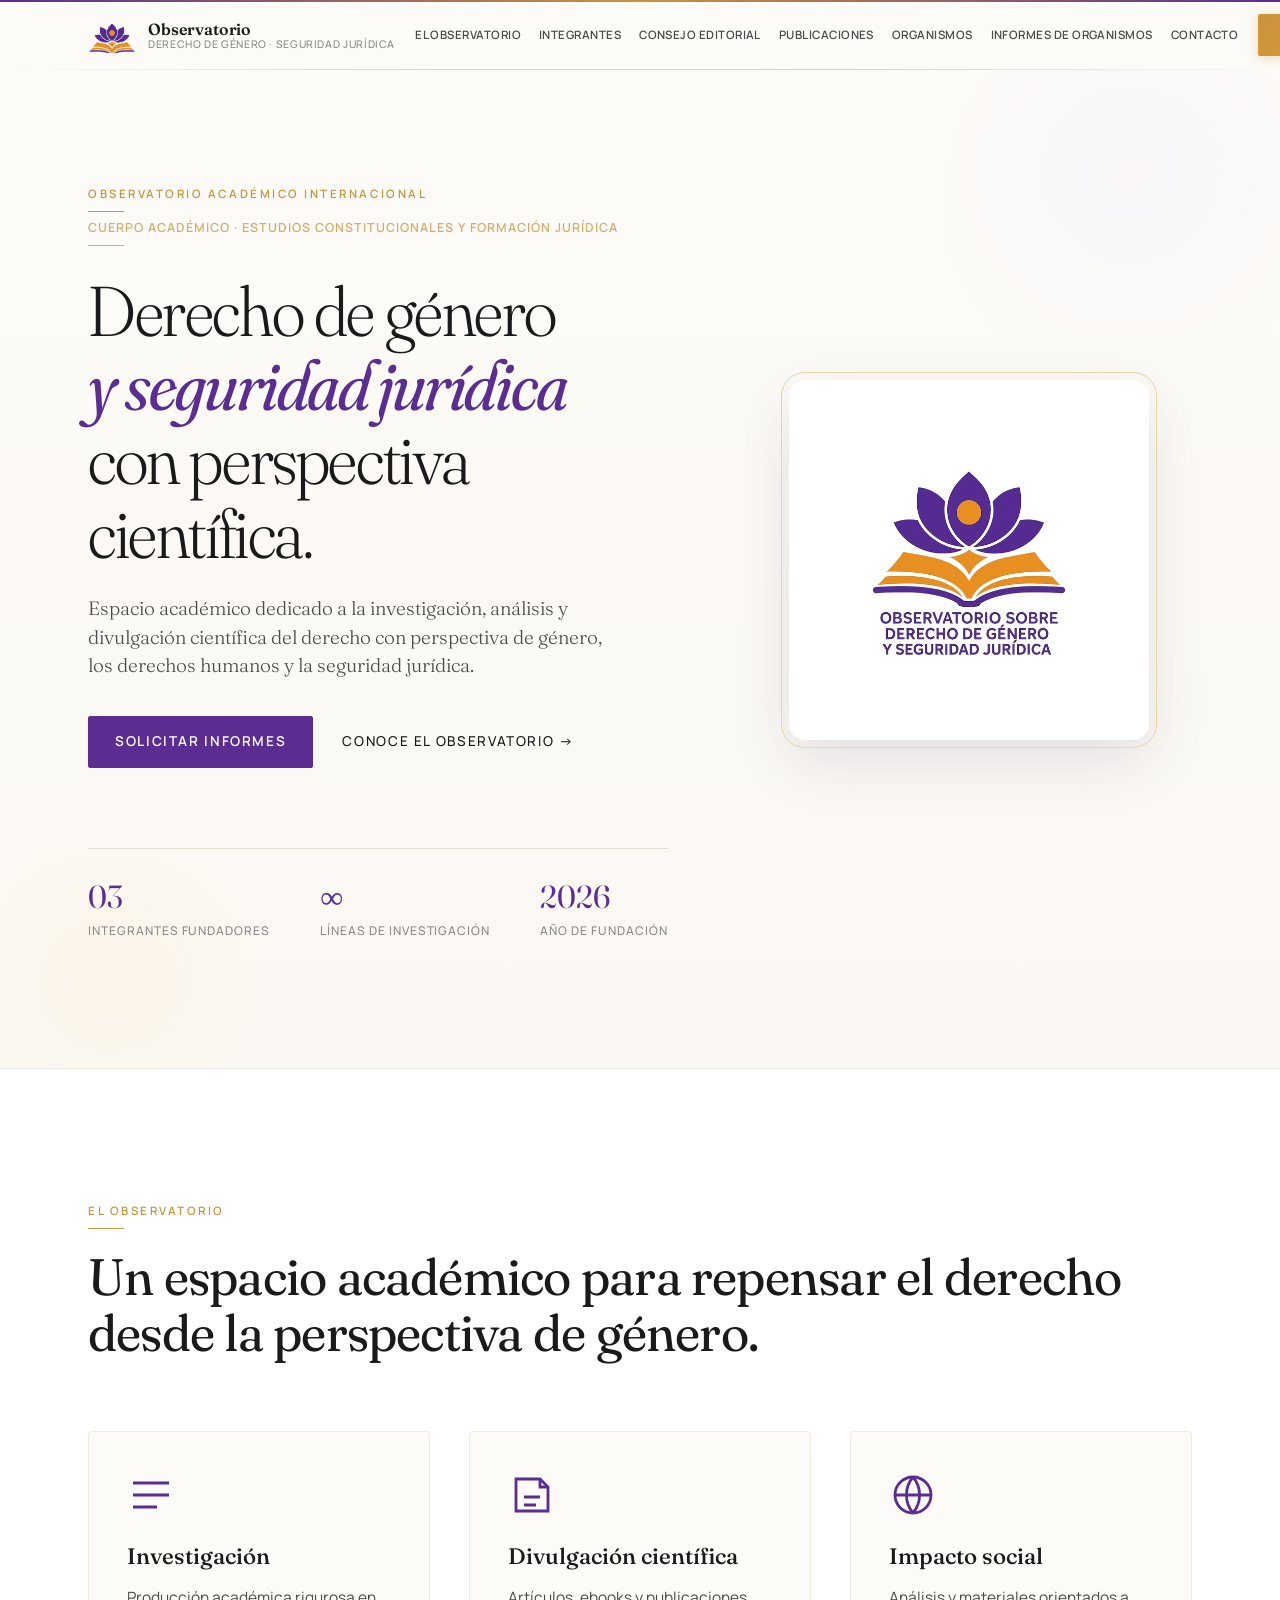
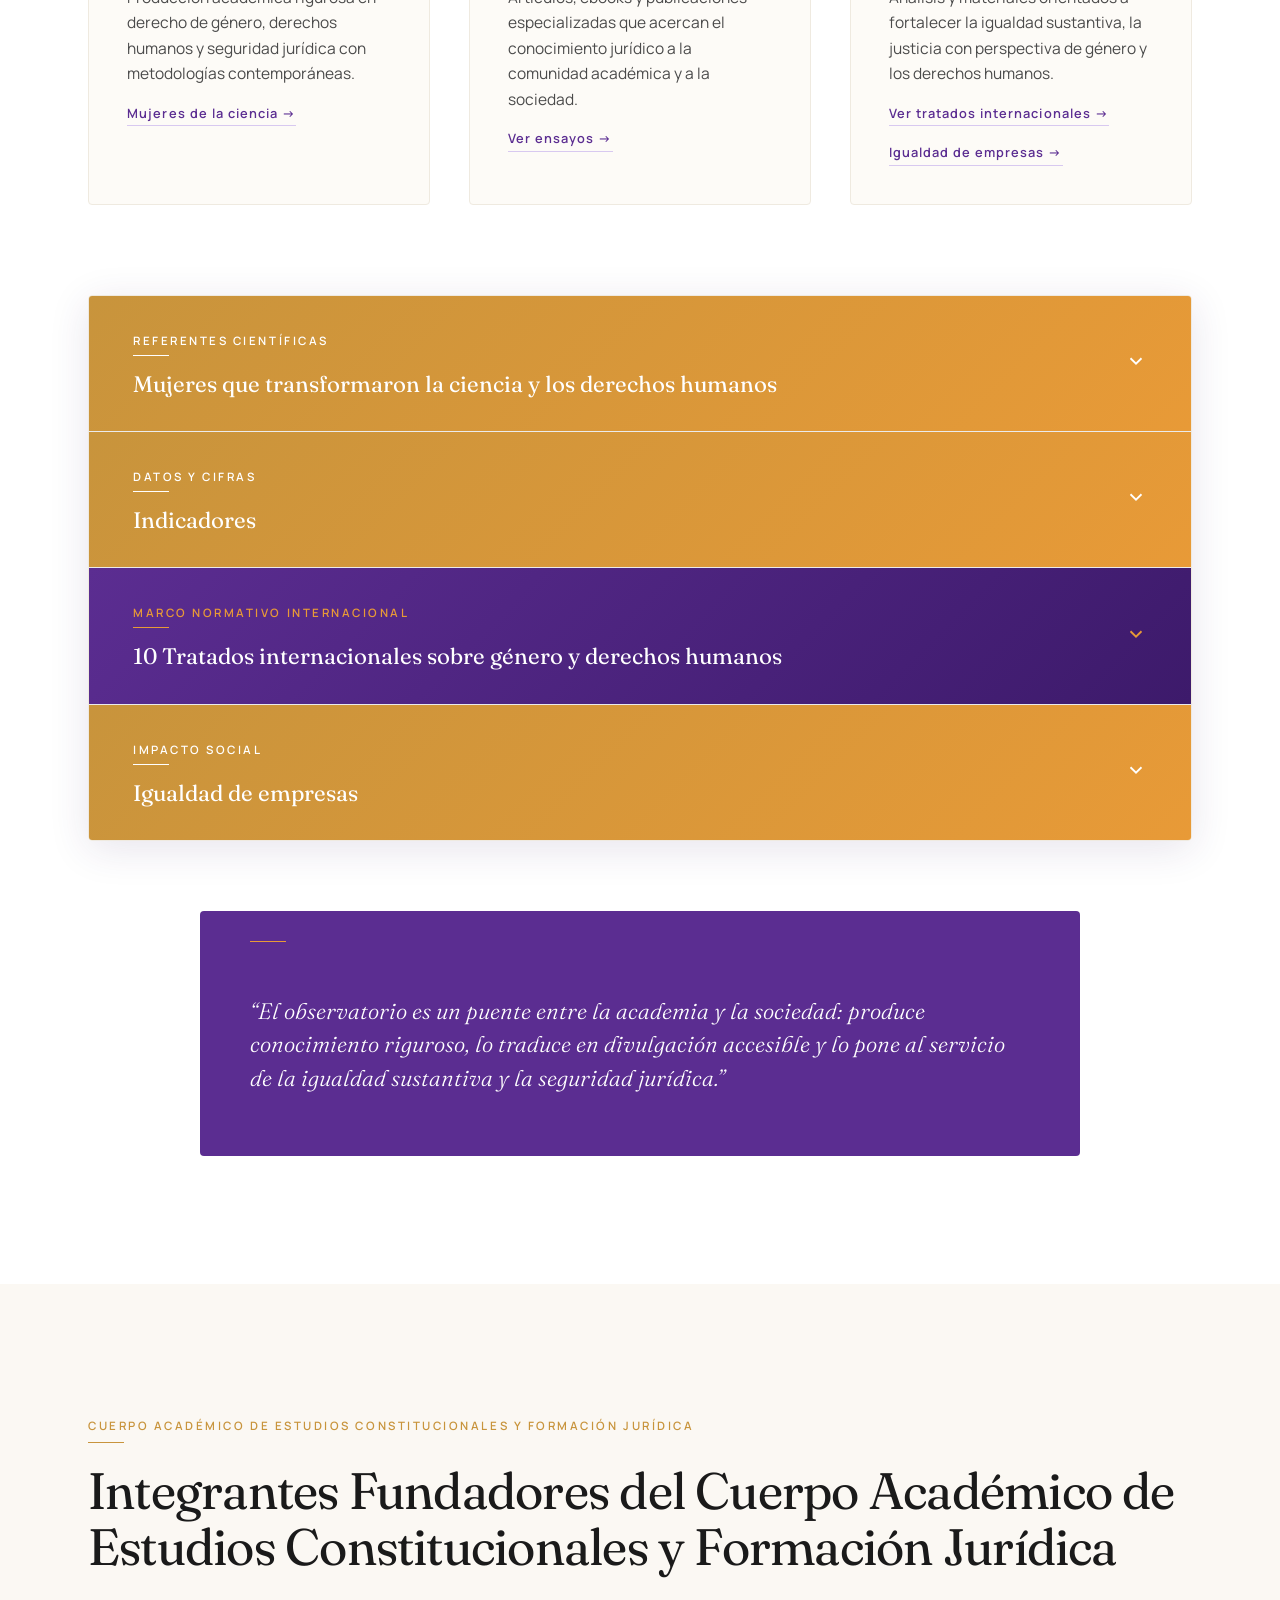
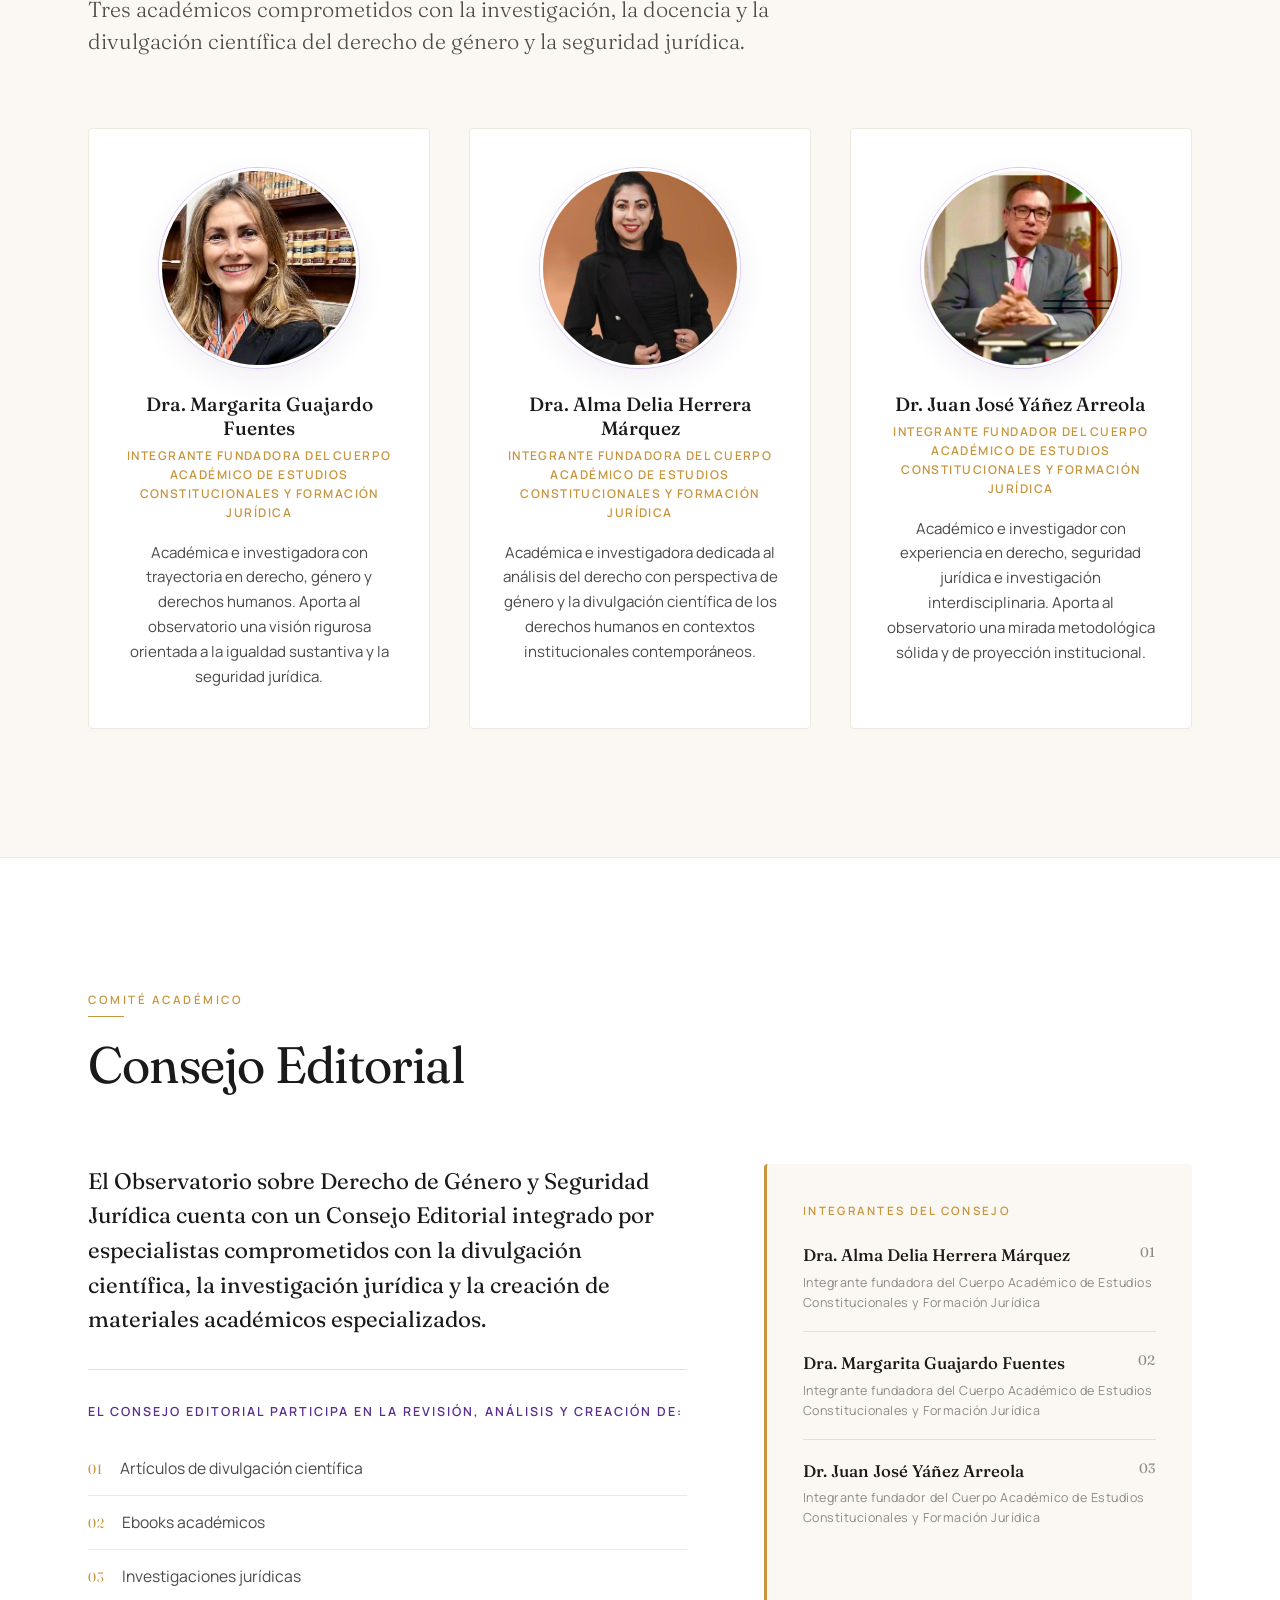
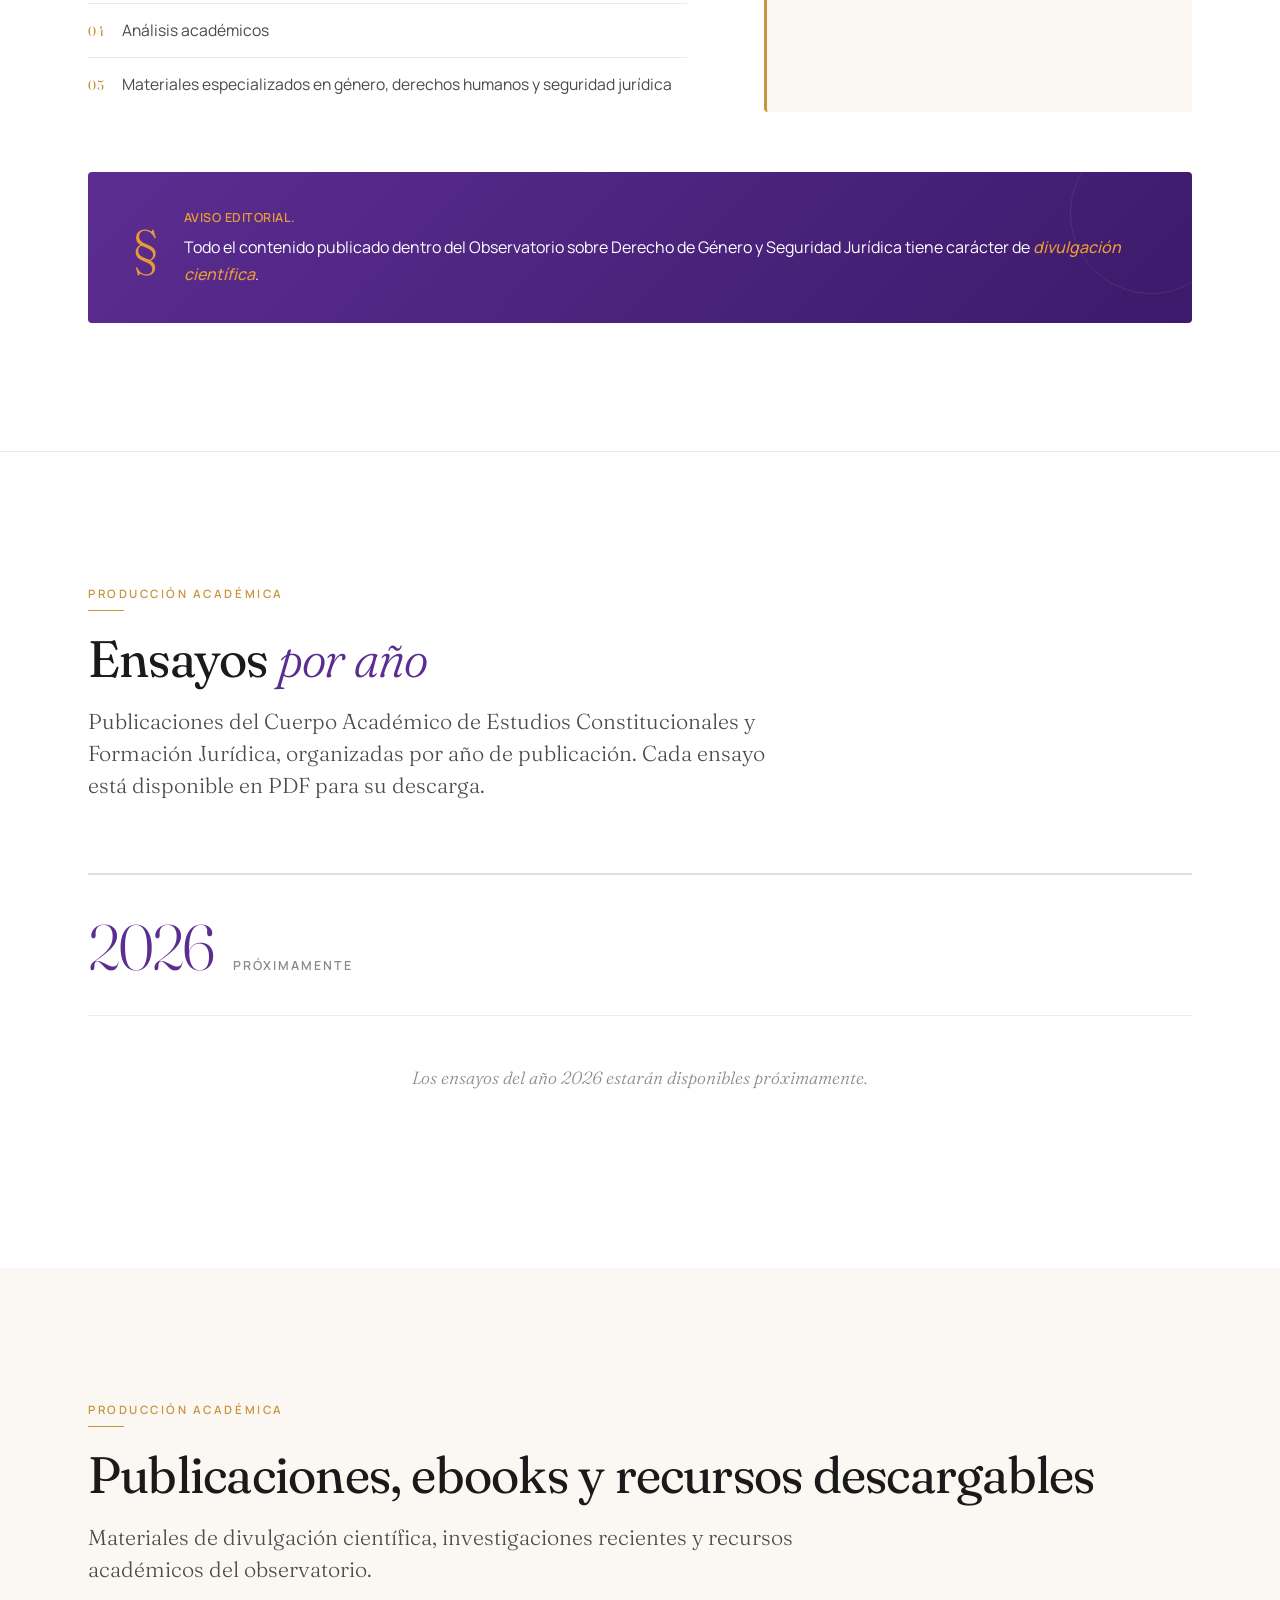
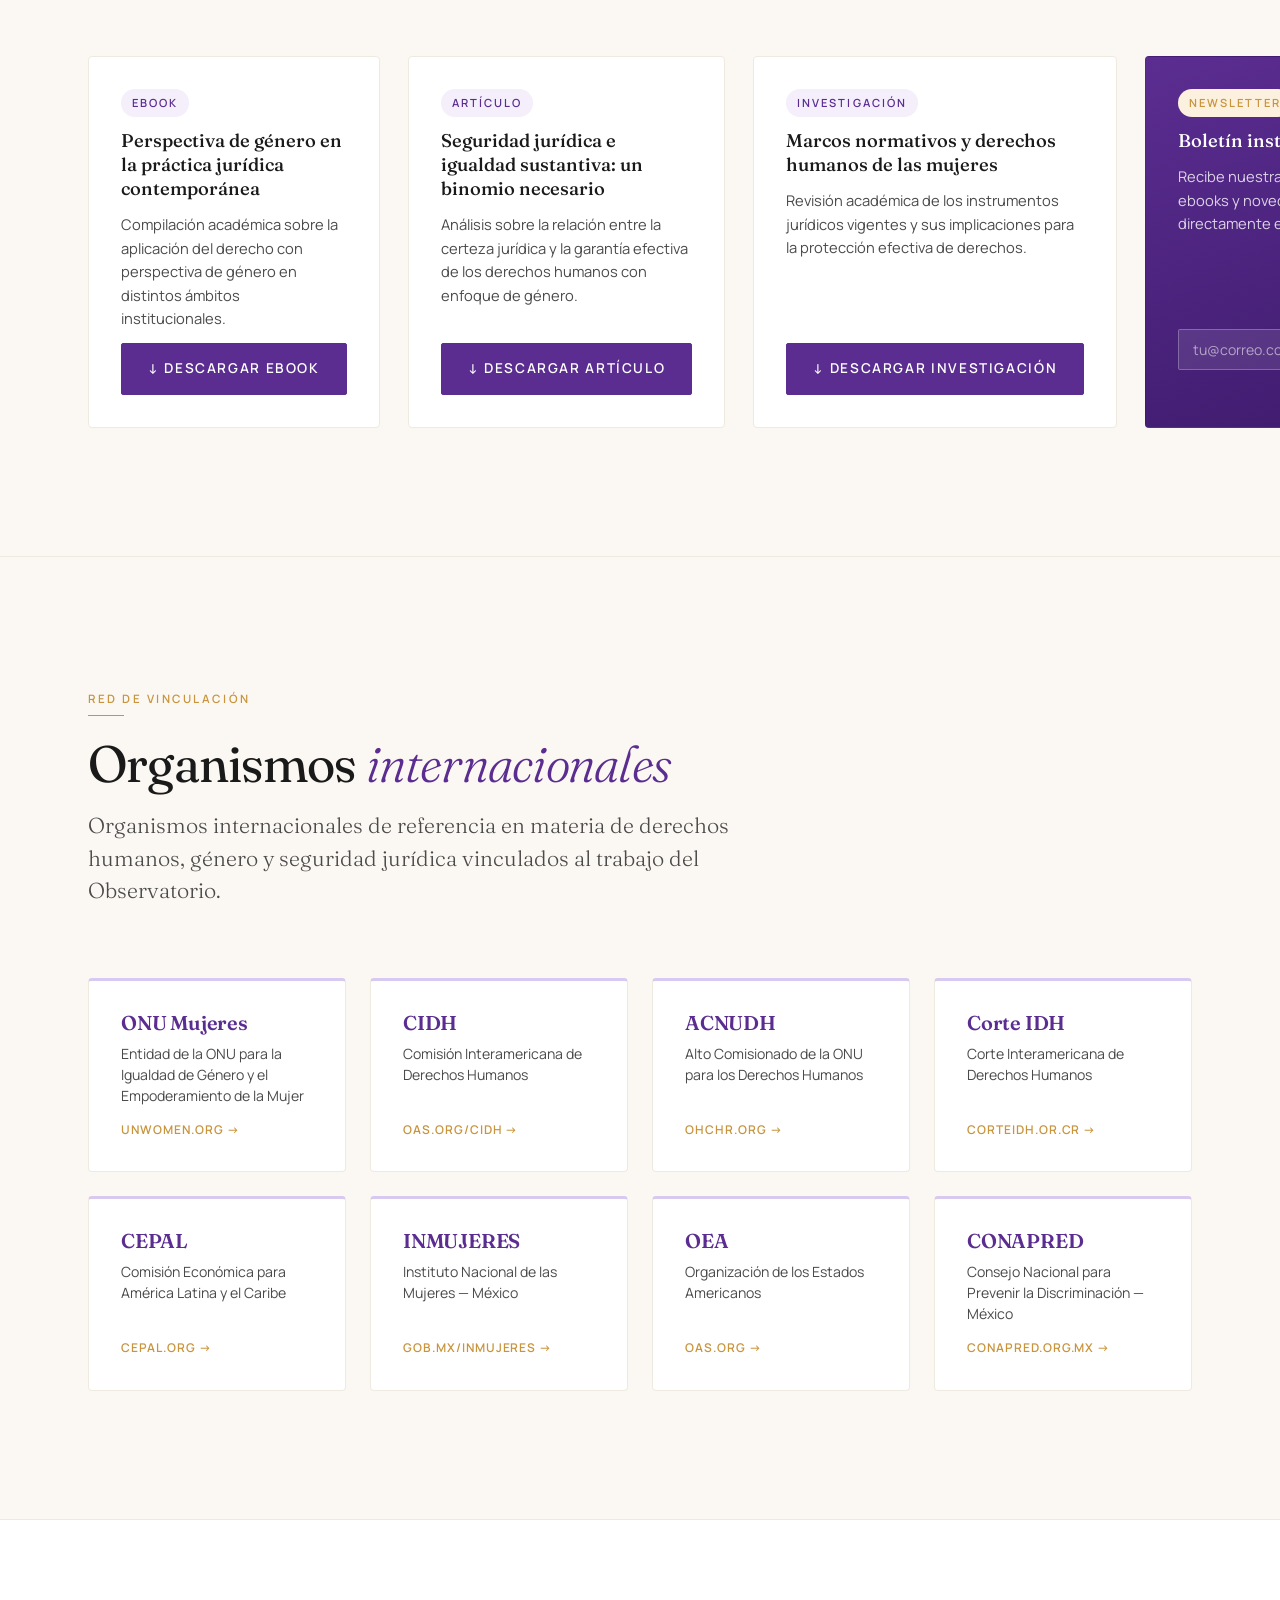
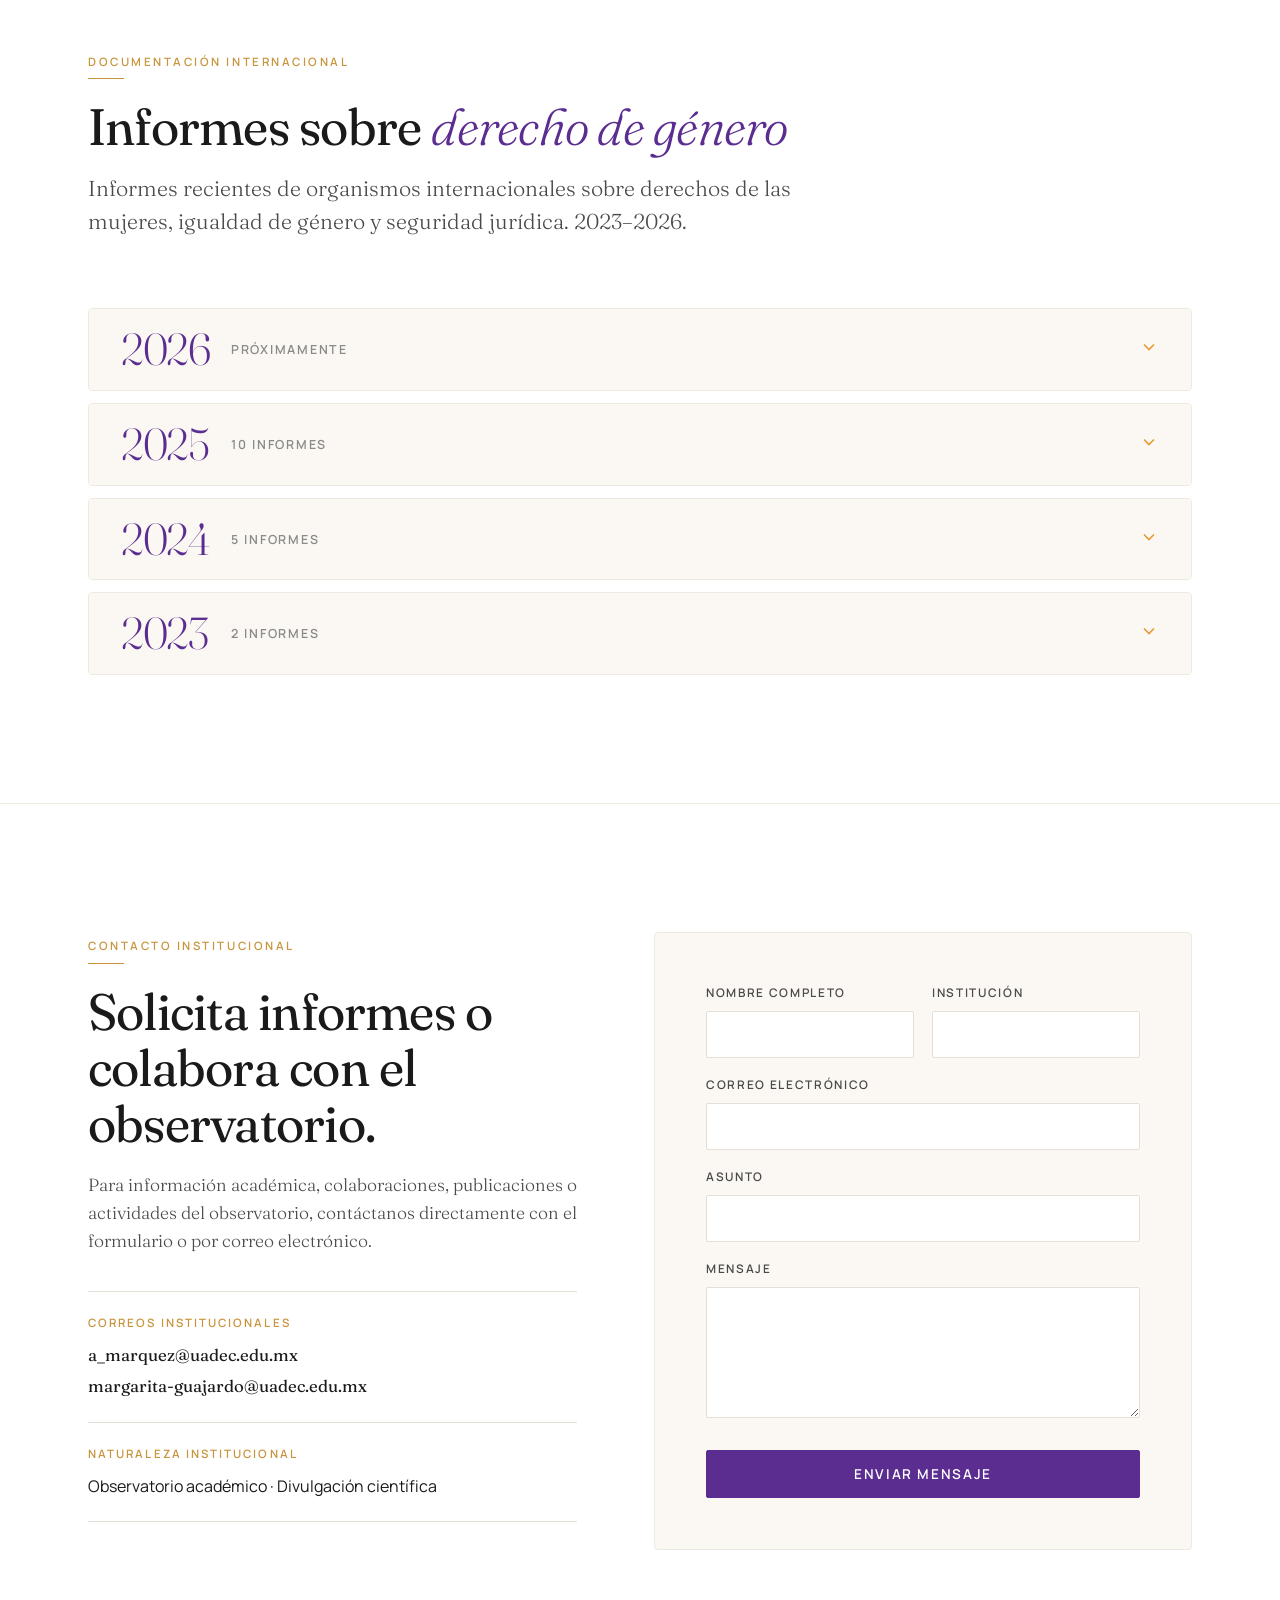
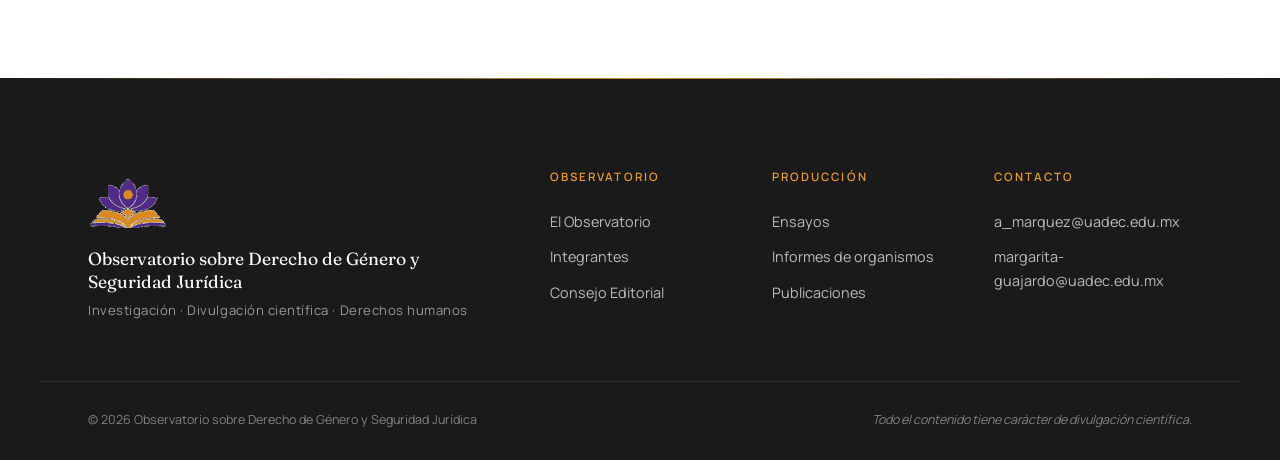
==== commit cf620a85: "Diseño premium: agrupar bloques, gradientes y sombra cohesionada" ====
--- a/index.html
+++ b/index.html
@@ -304,7 +304,7 @@
         </article>
       </div>
 
-      <!-- ── BIOGRAFÍAS MUJERES DE LA CIENCIA ── -->
+      <div class="bloques-grupo">
       <div class="biografias-block" id="biografias" data-open="false">
         <button class="biografias-head" onclick="toggleBiografias()" aria-expanded="false">
           <div>
@@ -675,6 +675,8 @@
           </div>
         </div>
       </div>
+
+      </div><!-- /bloques-grupo -->
 
       <div class="quote-block">
         <p>
--- a/styles.css
+++ b/styles.css
@@ -469,6 +469,26 @@
 }
 .pillar-link:hover { color: var(--gold); border-color: var(--gold); }
 
+/* ── Grupo de bloques colapsables ── */
+.bloques-grupo {
+  display: flex;
+  flex-direction: column;
+  margin: clamp(40px, 5vw, 60px) 0 clamp(50px, 6vw, 70px);
+  border-radius: var(--radius);
+  overflow: hidden;
+  box-shadow: 0 8px 40px rgba(60, 30, 100, 0.12);
+  border: 1px solid var(--line-soft);
+}
+.bloques-grupo > div {
+  margin: 0 !important;
+  border-radius: 0 !important;
+  border: none !important;
+  border-bottom: 1px solid rgba(0,0,0,0.08) !important;
+}
+.bloques-grupo > div:last-child {
+  border-bottom: none !important;
+}
+
 /* ── Biografías Mujeres de la Ciencia ── */
 .biografias-block {
   margin: clamp(40px, 5vw, 60px) 0 0;
@@ -479,8 +499,8 @@
 
 .biografias-head {
   width: 100%;
-  background: var(--gold);
-  padding: clamp(20px, 2.5vw, 28px) clamp(24px, 3vw, 36px);
+  background: linear-gradient(135deg, var(--gold) 0%, var(--gold-light) 100%);
+  padding: clamp(22px, 2.8vw, 32px) clamp(28px, 3.5vw, 44px);
   border: none;
   cursor: pointer;
   display: flex;
@@ -488,9 +508,9 @@
   justify-content: space-between;
   gap: 16px;
   text-align: left;
-  transition: background .2s ease;
-}
-.biografias-head:hover { background: var(--gold-light); }
+  transition: filter .2s ease;
+}
+.biografias-head:hover { filter: brightness(1.08); }
 .biografias-head .eyebrow { color: var(--white); }
 .biografias-head .eyebrow::after { background: var(--white); }
 
@@ -605,8 +625,8 @@
 }
 .indicadores-head {
   width: 100%;
-  background: var(--gold);
-  padding: clamp(20px, 2.5vw, 28px) clamp(24px, 3vw, 36px);
+  background: linear-gradient(135deg, var(--gold) 0%, var(--gold-light) 100%);
+  padding: clamp(22px, 2.8vw, 32px) clamp(28px, 3.5vw, 44px);
   border: none;
   cursor: pointer;
   display: flex;
@@ -614,9 +634,9 @@
   justify-content: space-between;
   gap: 16px;
   text-align: left;
-  transition: background .2s ease;
-}
-.indicadores-head:hover { background: var(--gold-light); }
+  transition: filter .2s ease;
+}
+.indicadores-head:hover { filter: brightness(1.08); }
 .indicadores-head .eyebrow { color: var(--white); }
 .indicadores-head .eyebrow::after { background: var(--white); }
 .indicadores-title {
@@ -657,8 +677,8 @@
 }
 .igualdad-empresas-head {
   width: 100%;
-  background: var(--gold);
-  padding: clamp(20px, 2.5vw, 28px) clamp(24px, 3vw, 36px);
+  background: linear-gradient(135deg, var(--gold) 0%, var(--gold-light) 100%);
+  padding: clamp(22px, 2.8vw, 32px) clamp(28px, 3.5vw, 44px);
   border: none;
   cursor: pointer;
   display: flex;
@@ -666,9 +686,9 @@
   justify-content: space-between;
   gap: 16px;
   text-align: left;
-  transition: background .2s ease;
-}
-.igualdad-empresas-head:hover { background: var(--gold-light); }
+  transition: filter .2s ease;
+}
+.igualdad-empresas-head:hover { filter: brightness(1.08); }
 .igualdad-empresas-head .eyebrow { color: var(--white); }
 .igualdad-empresas-head .eyebrow::after { background: var(--white); }
 .igualdad-empresas-title {
@@ -783,8 +803,8 @@
 
 .tratados-head {
   width: 100%;
-  background: var(--purple);
-  padding: clamp(20px, 2.5vw, 28px) clamp(24px, 3vw, 36px);
+  background: linear-gradient(135deg, var(--purple) 0%, var(--purple-deep) 100%);
+  padding: clamp(22px, 2.8vw, 32px) clamp(28px, 3.5vw, 44px);
   border: none;
   cursor: pointer;
   display: flex;
@@ -792,9 +812,9 @@
   justify-content: space-between;
   gap: 16px;
   text-align: left;
-  transition: background .2s ease;
-}
-.tratados-head:hover { background: var(--purple-deep); }
+  transition: filter .2s ease;
+}
+.tratados-head:hover { filter: brightness(1.12); }
 .tratados-head .eyebrow { color: var(--gold-light); }
 .tratados-head .eyebrow::after { background: var(--gold-light); }
 
